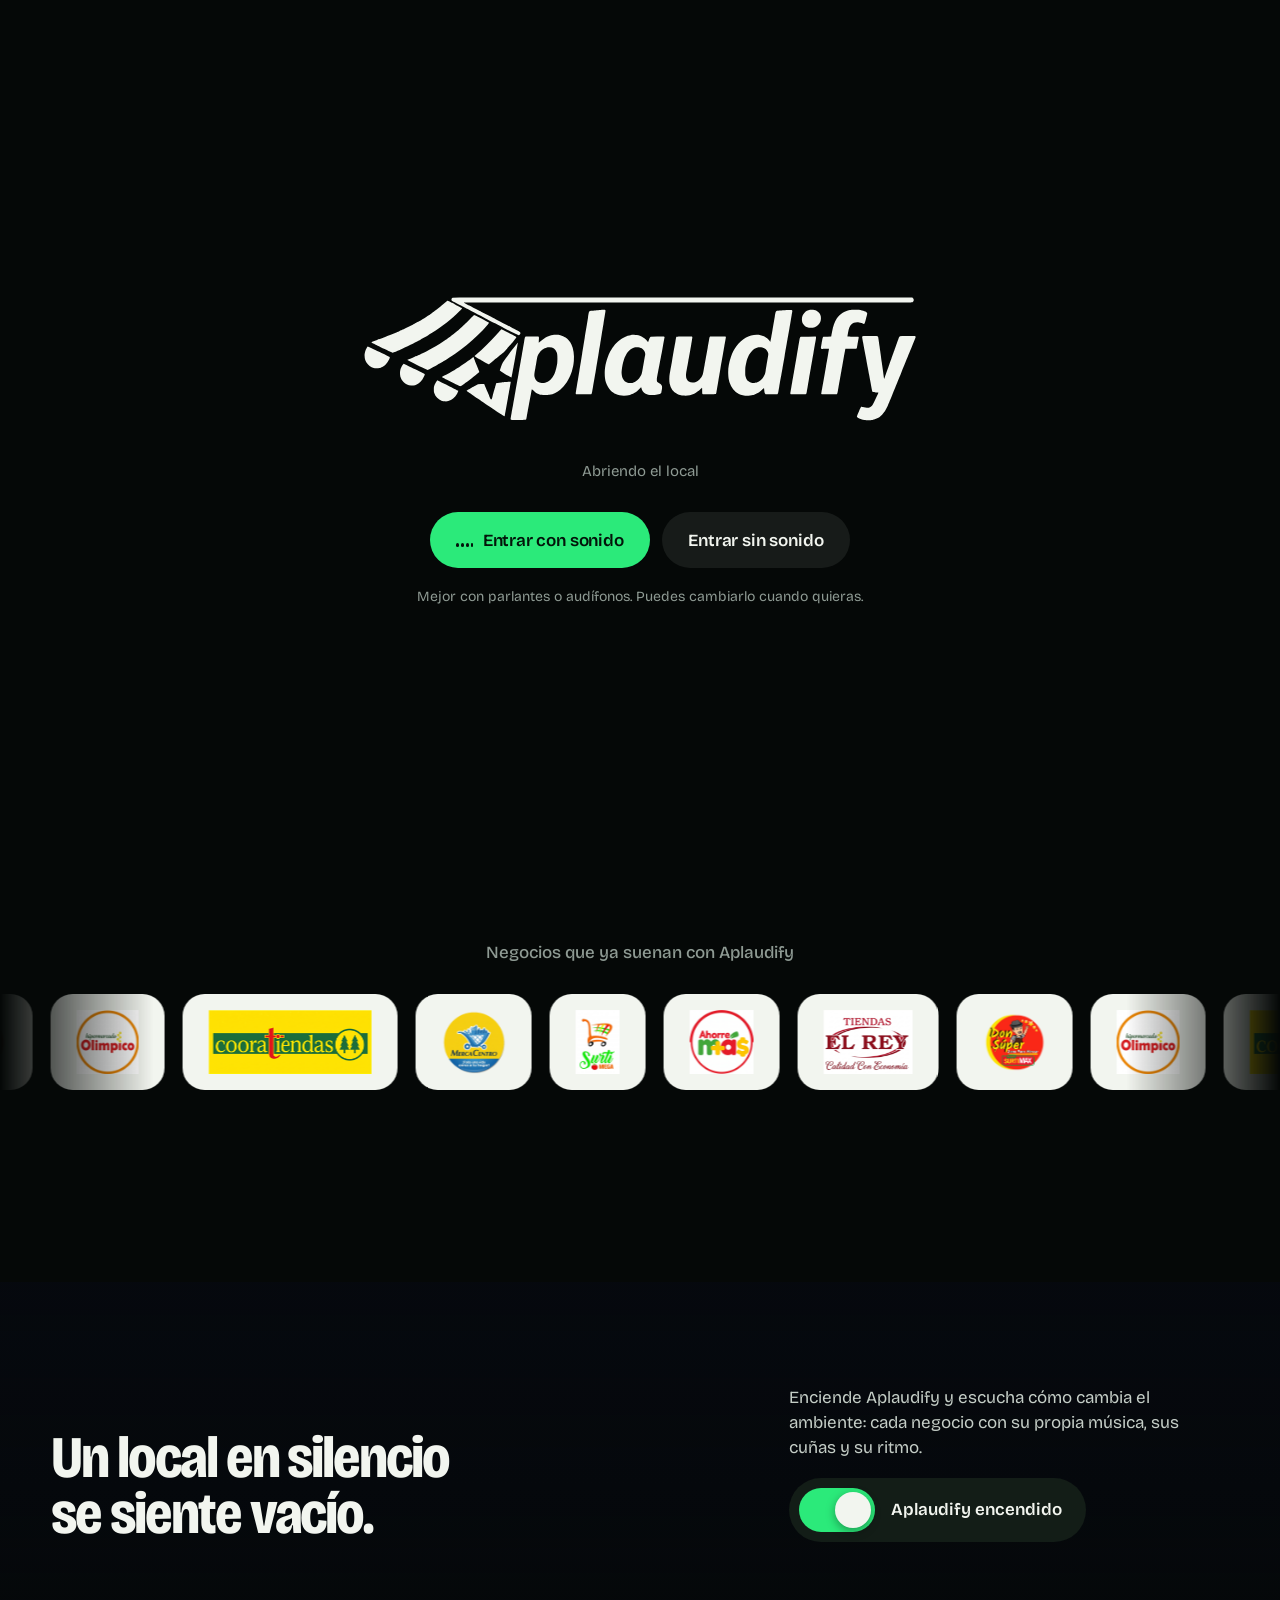
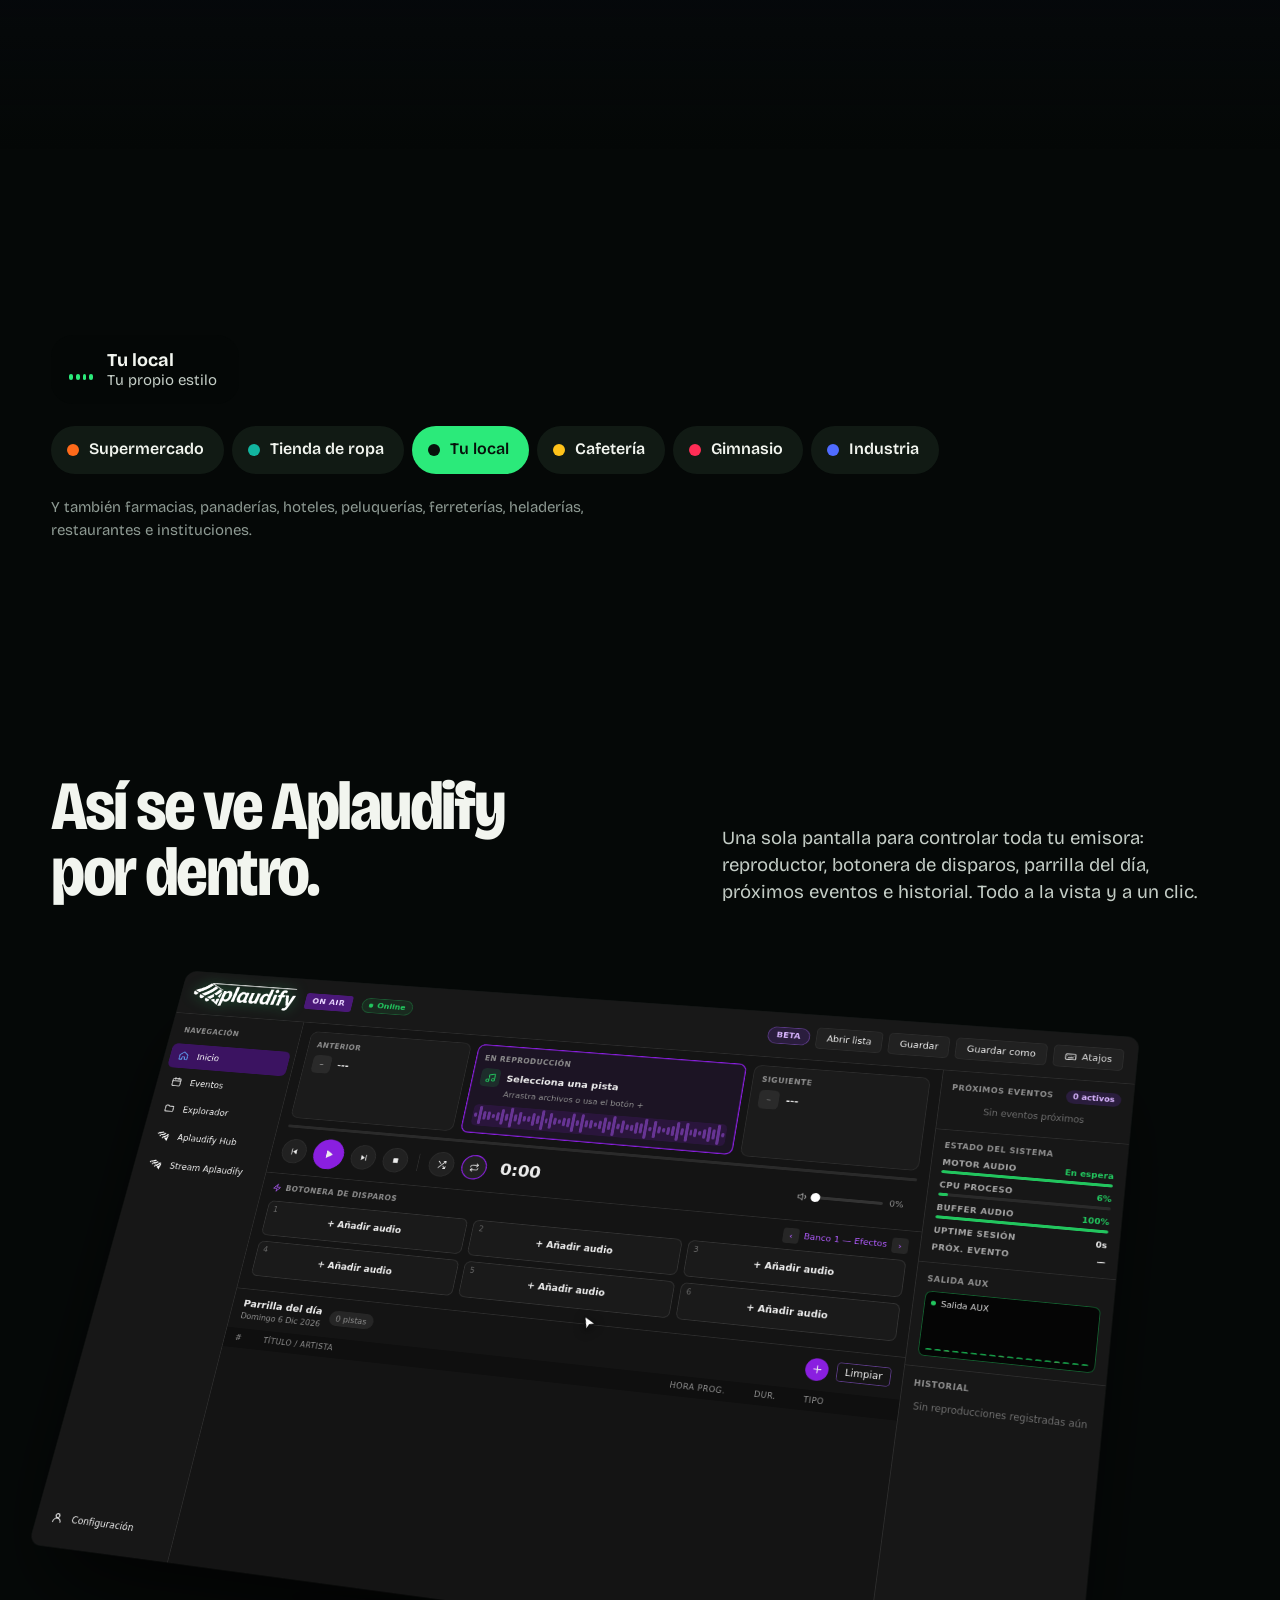
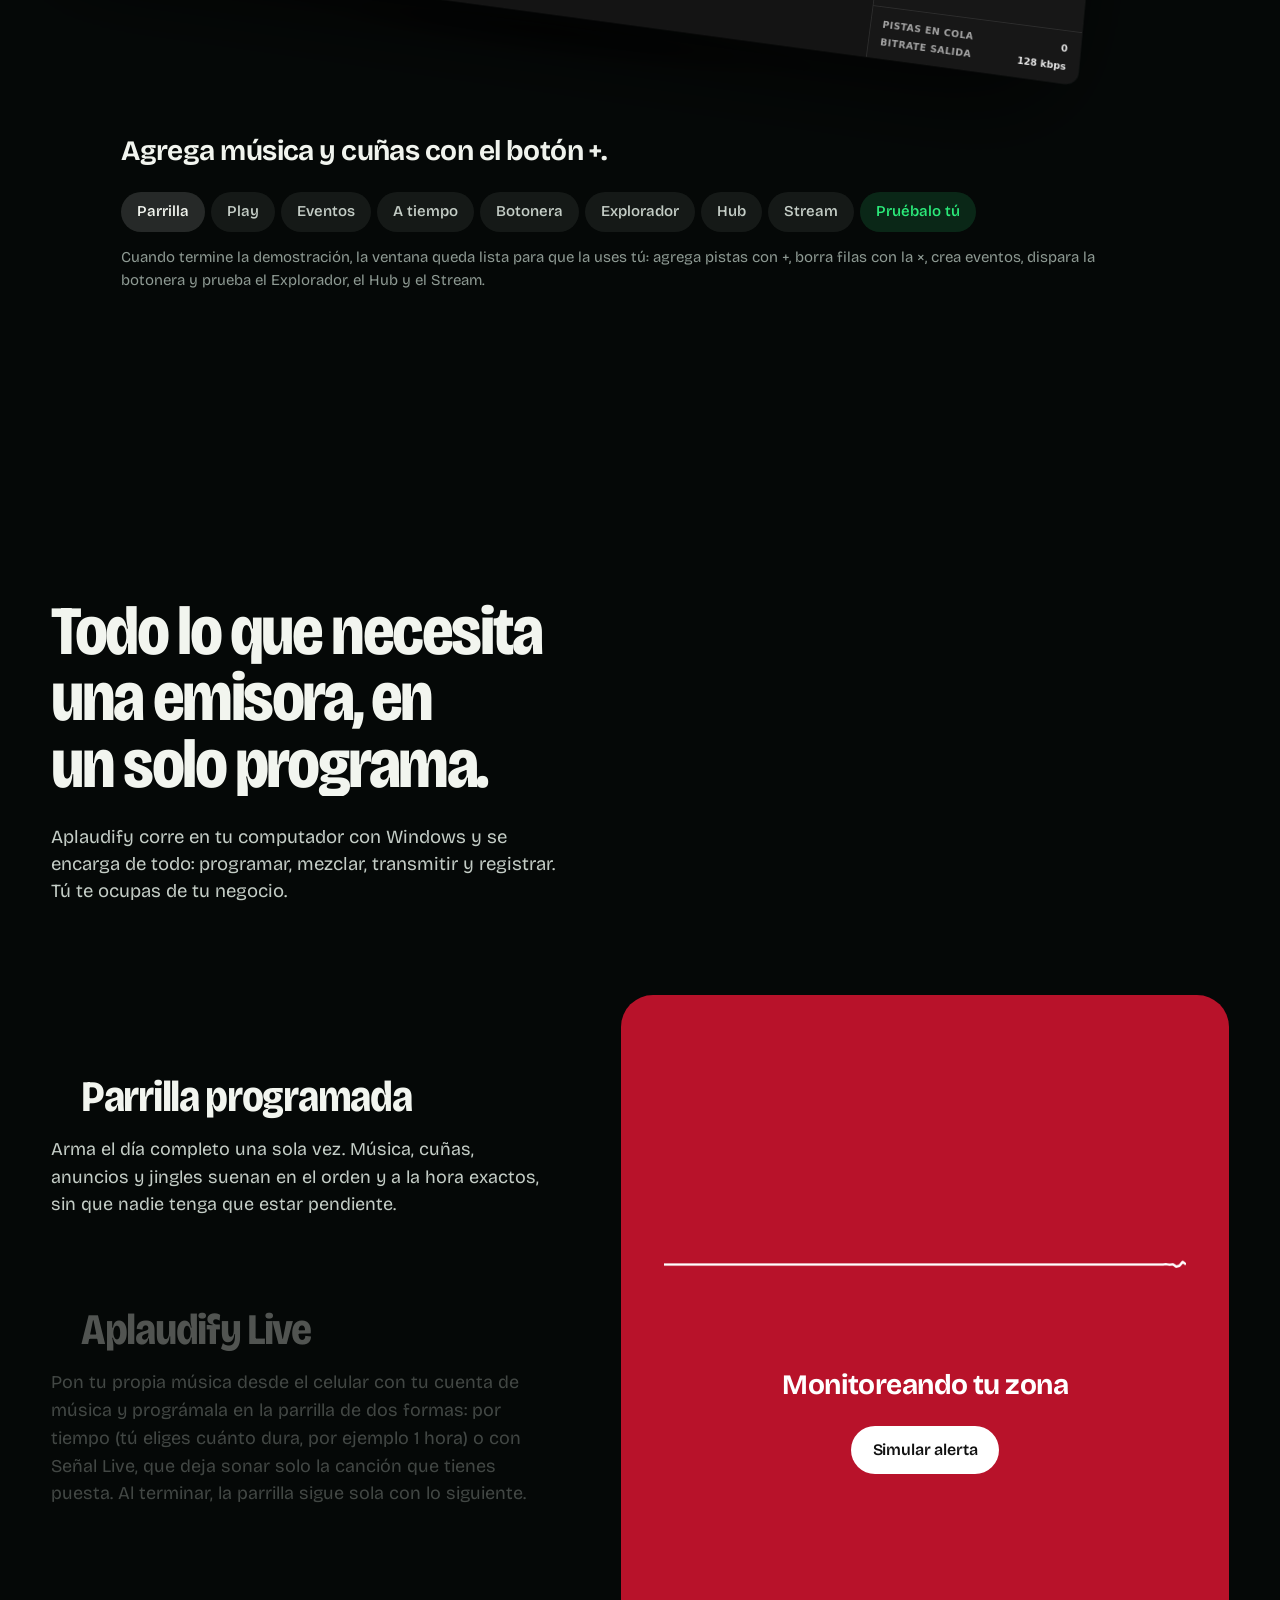
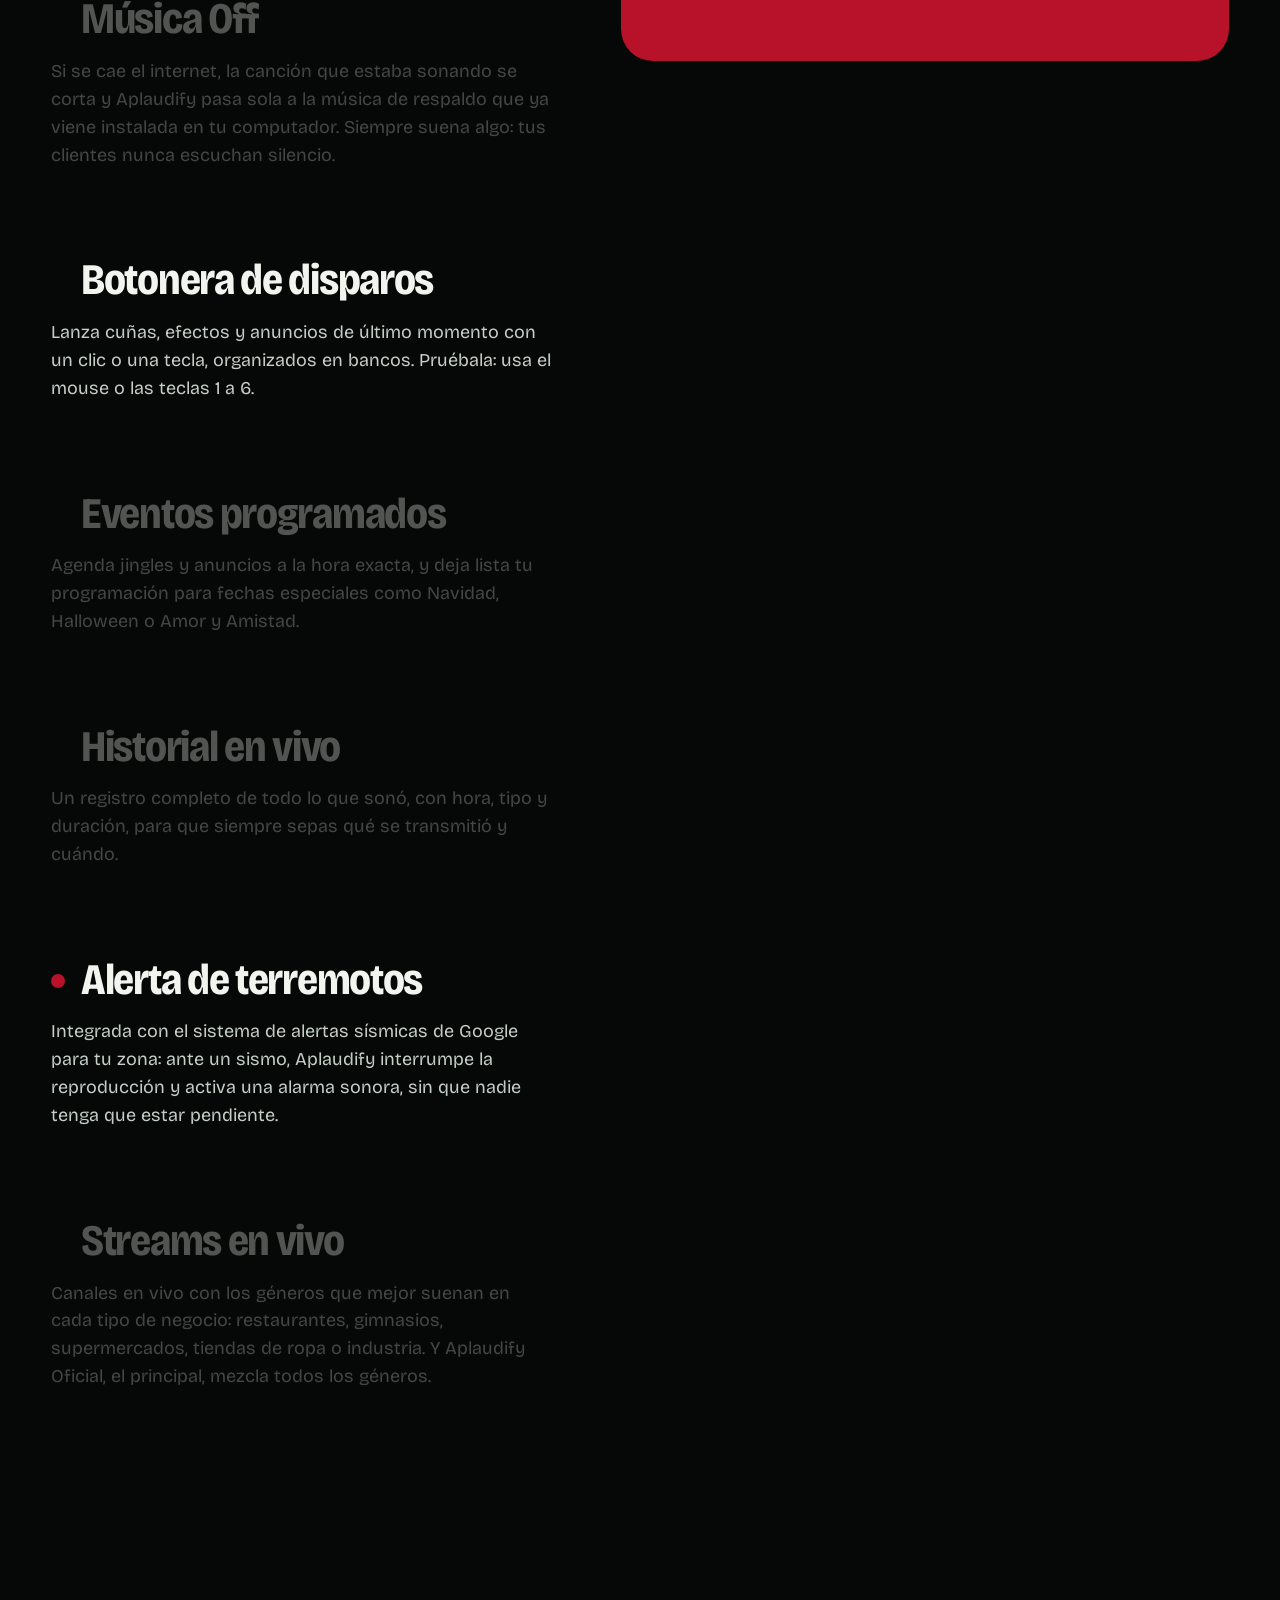
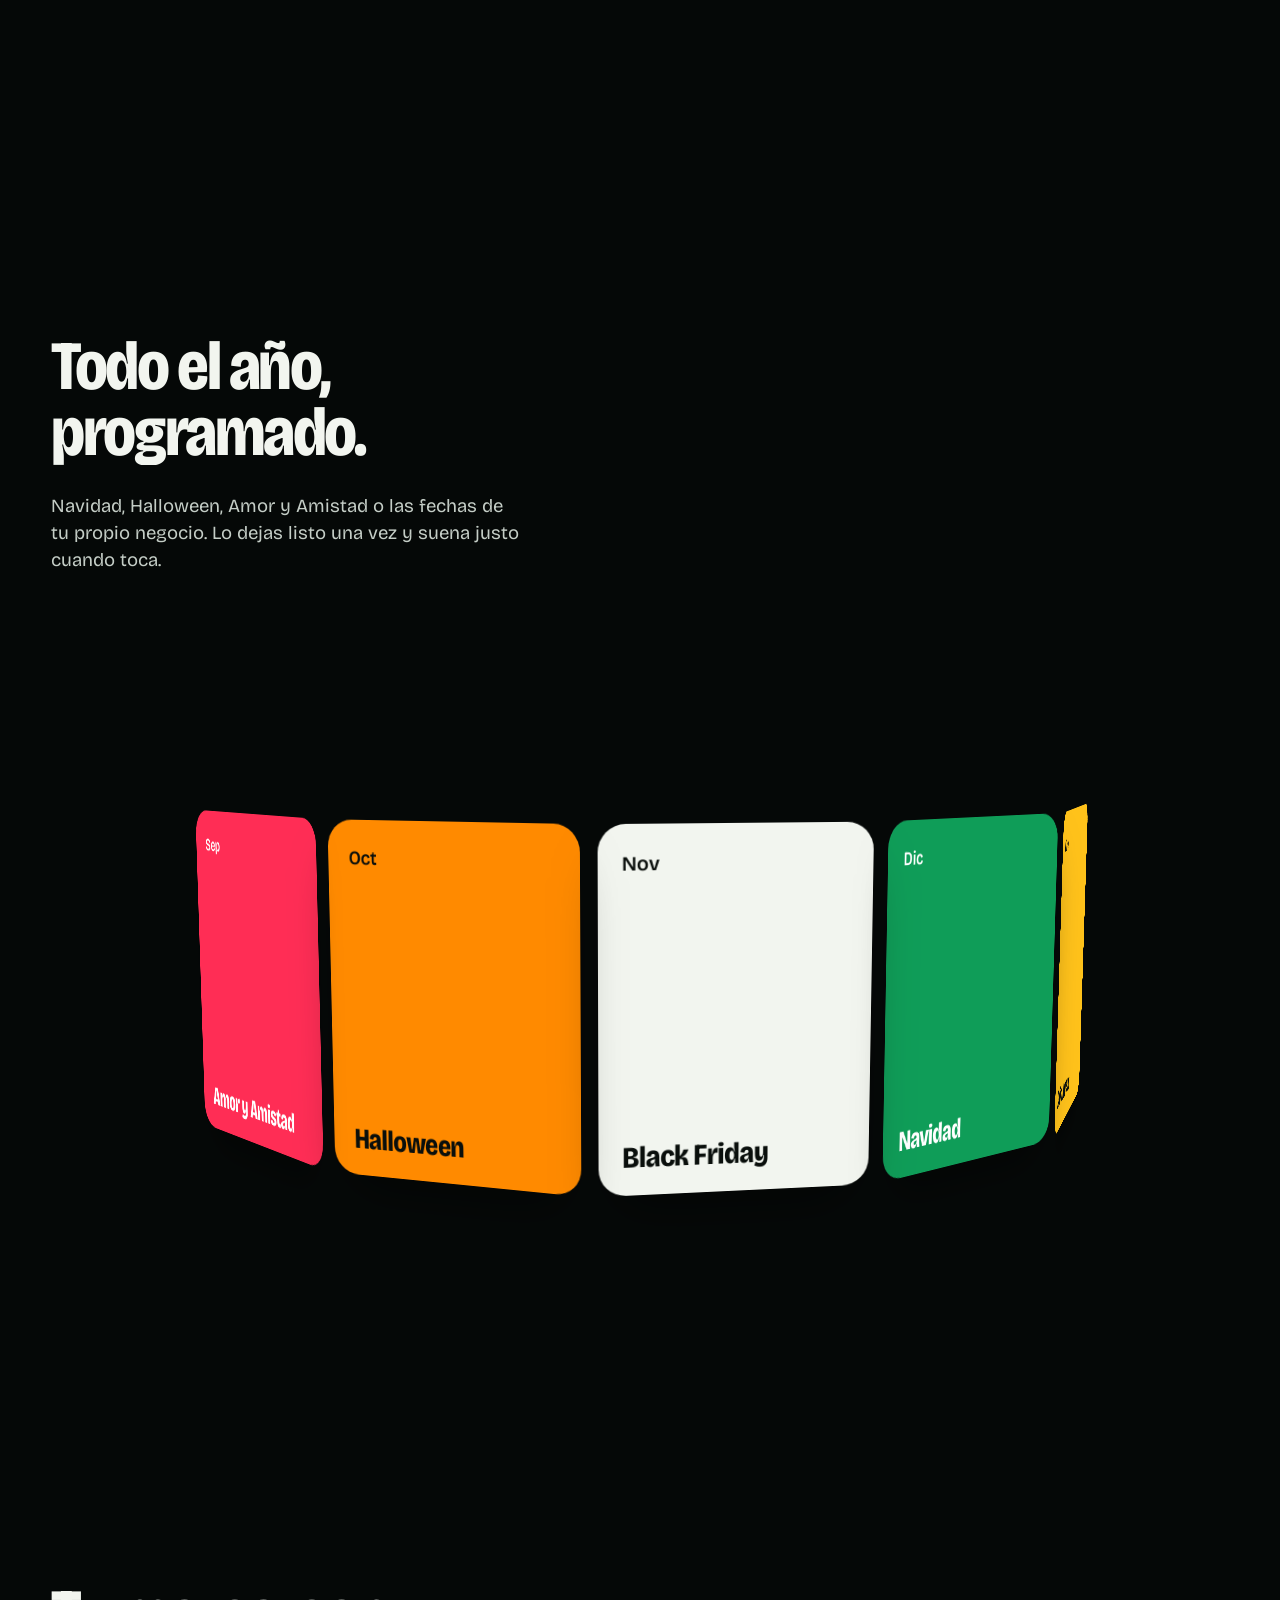
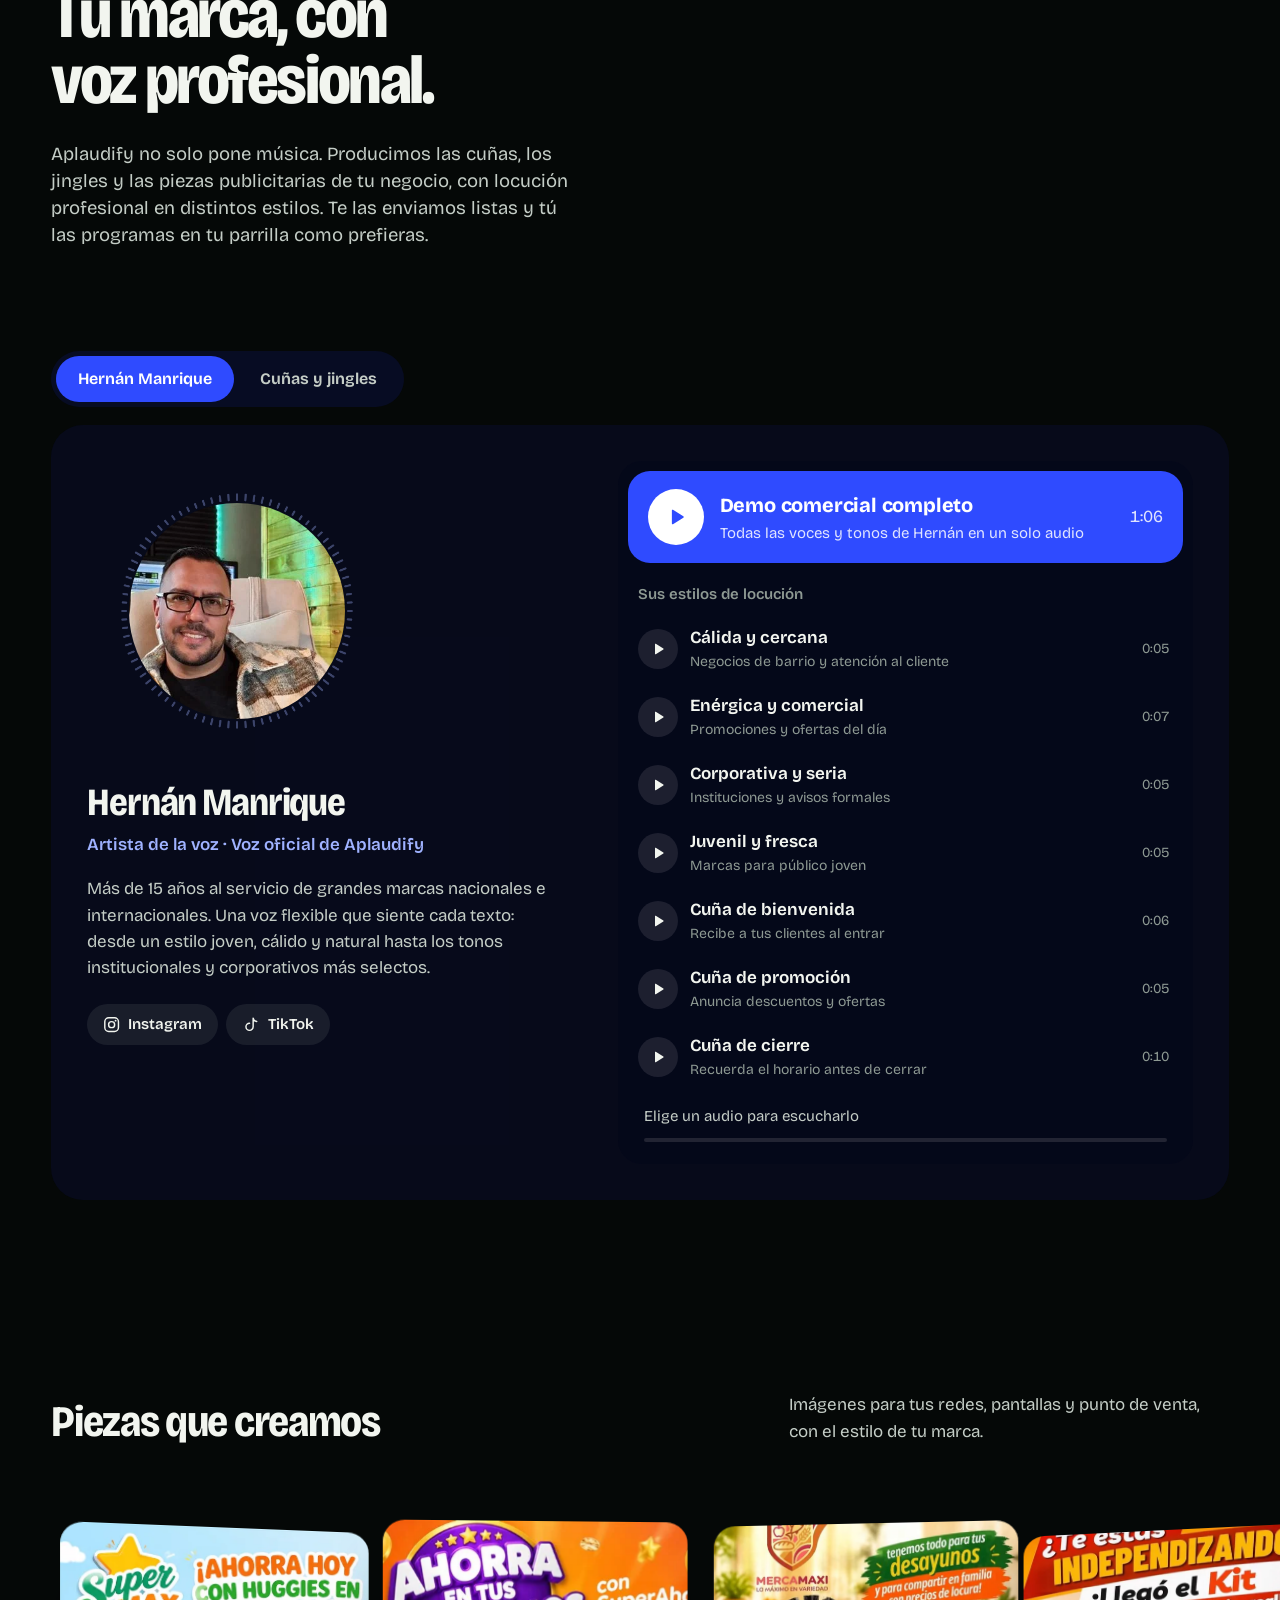
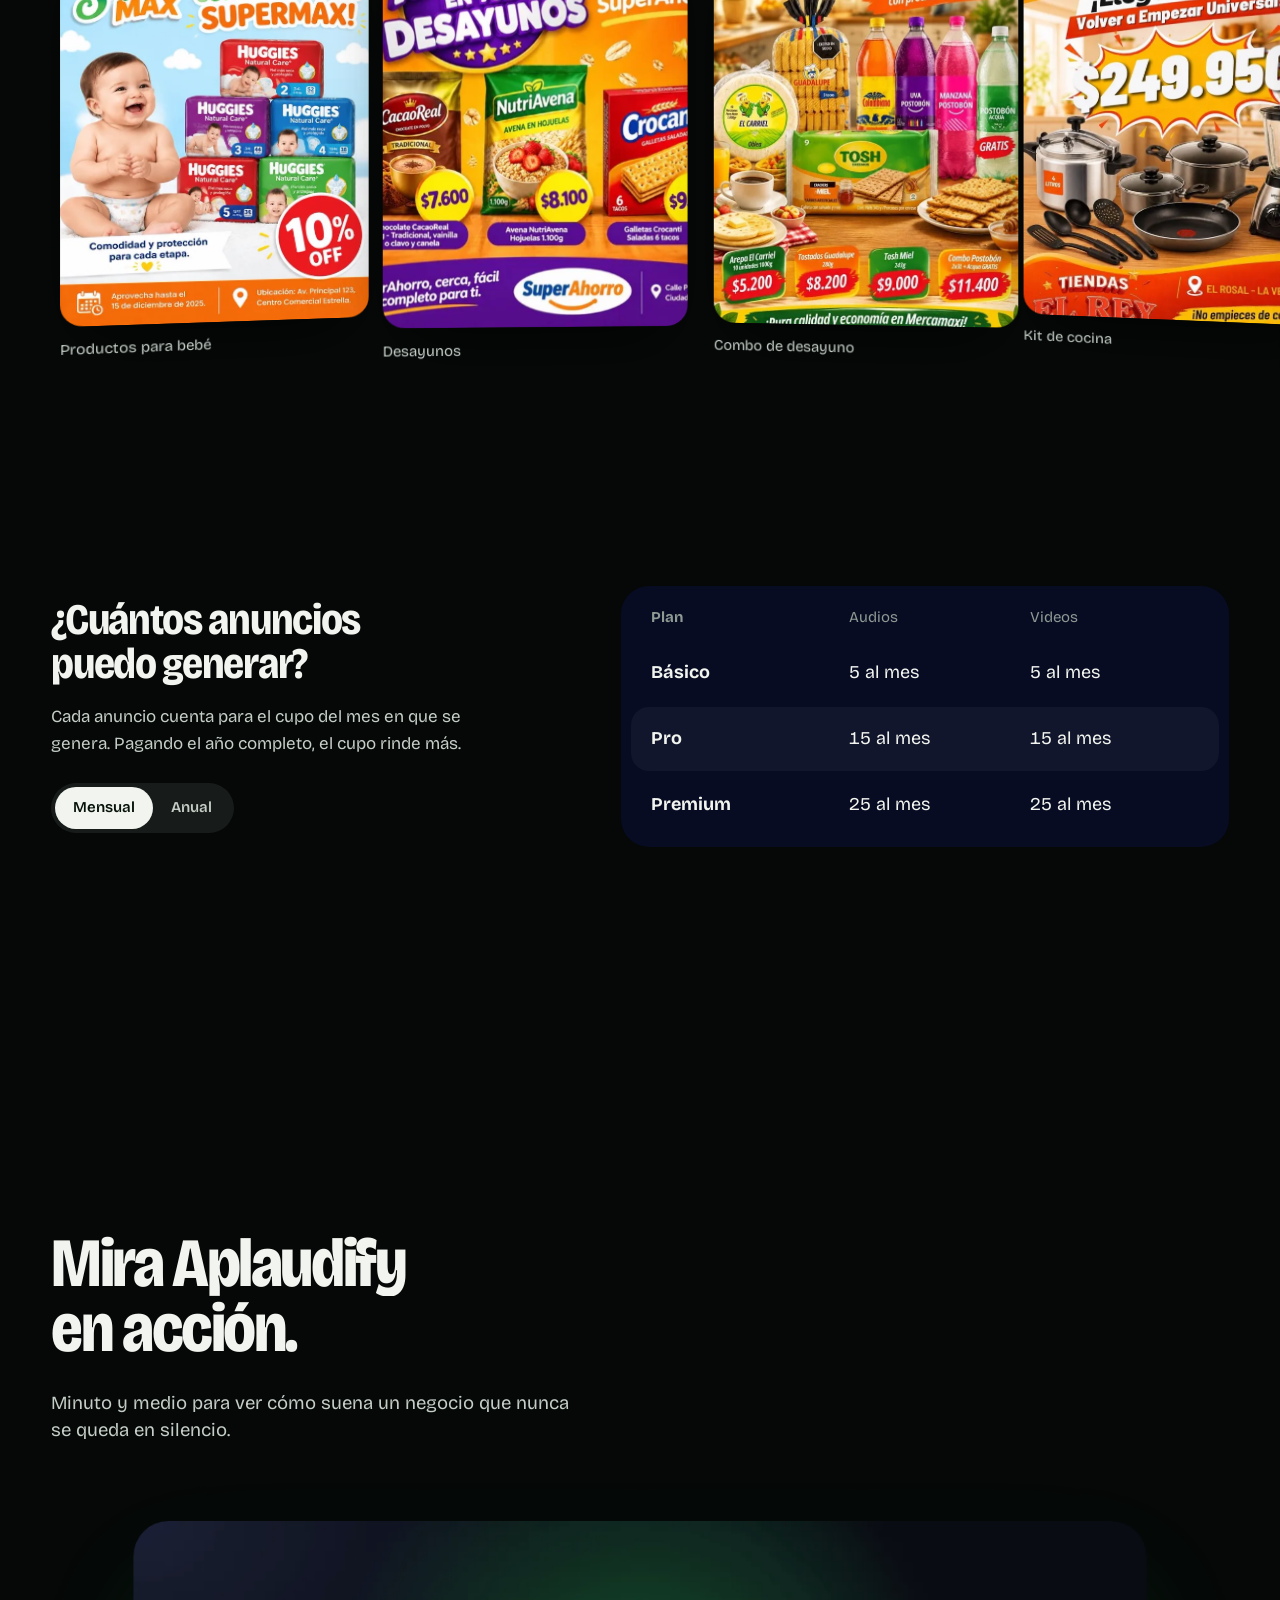
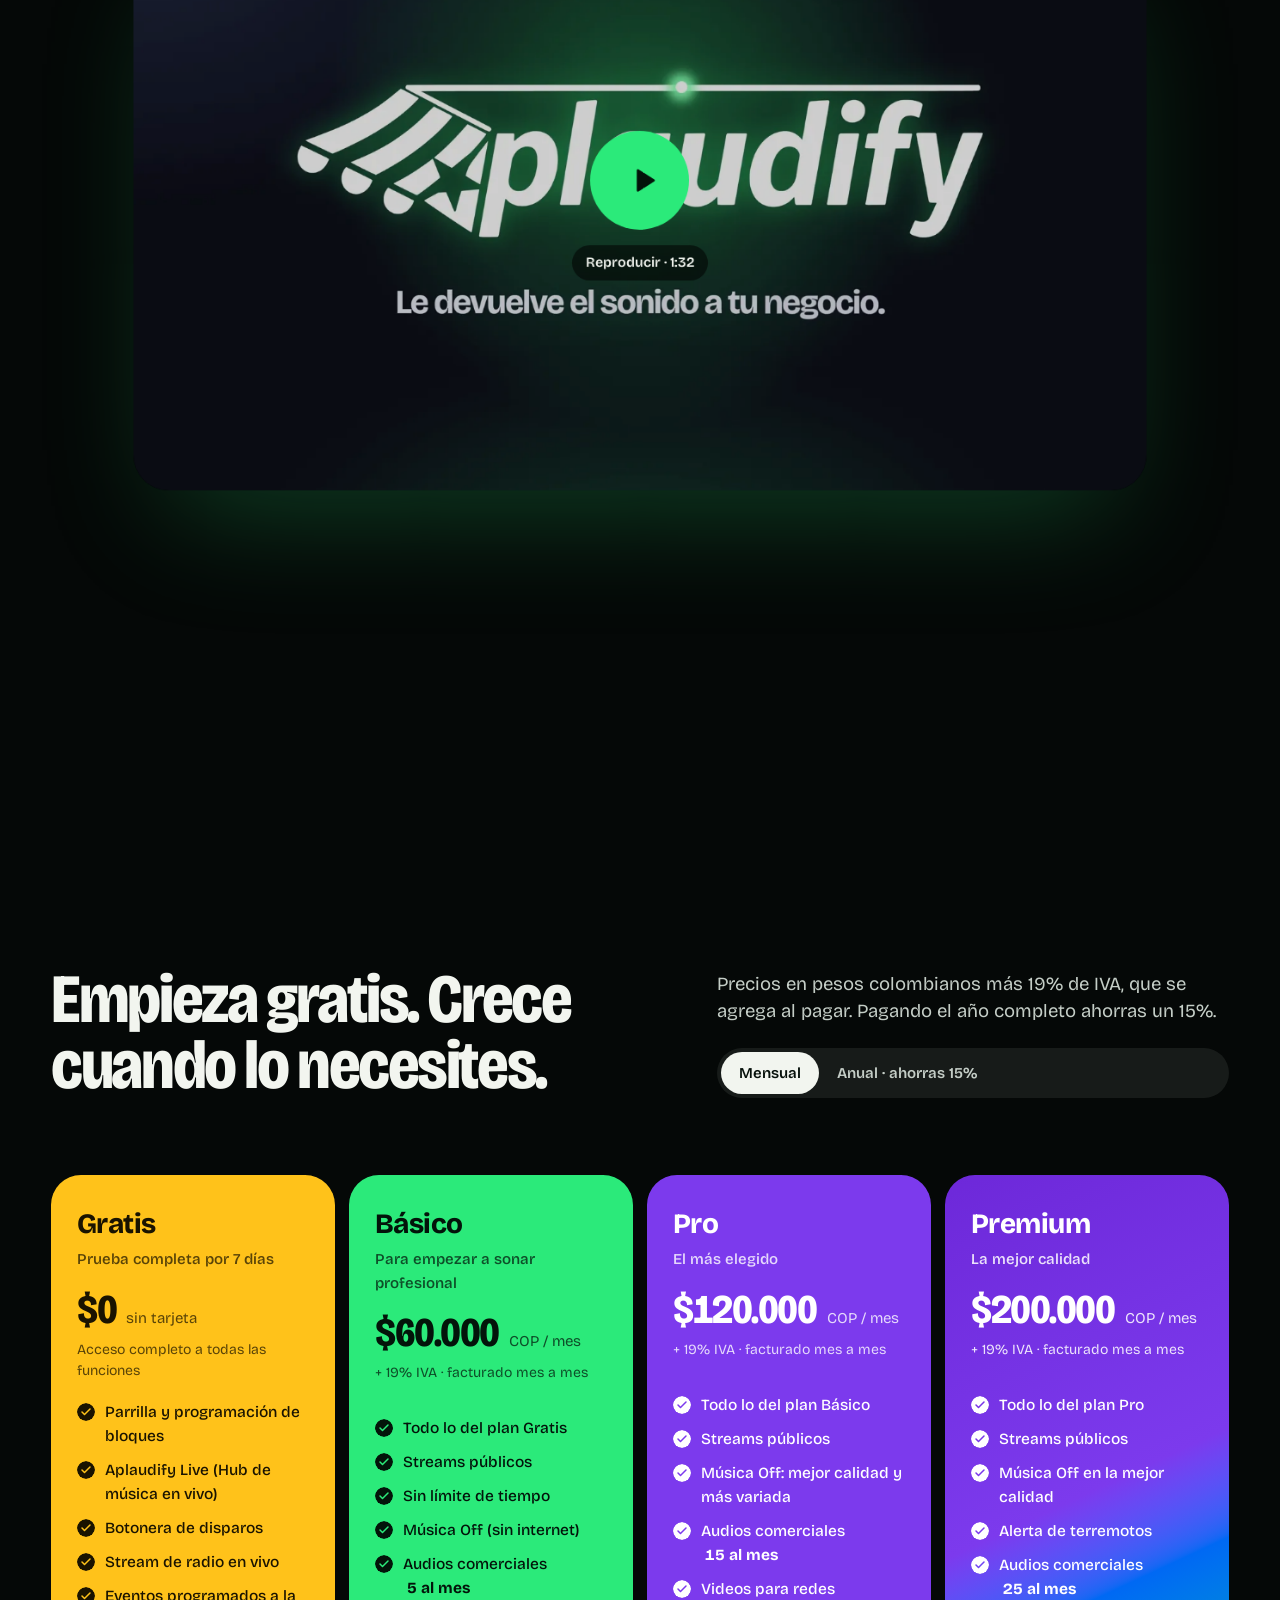
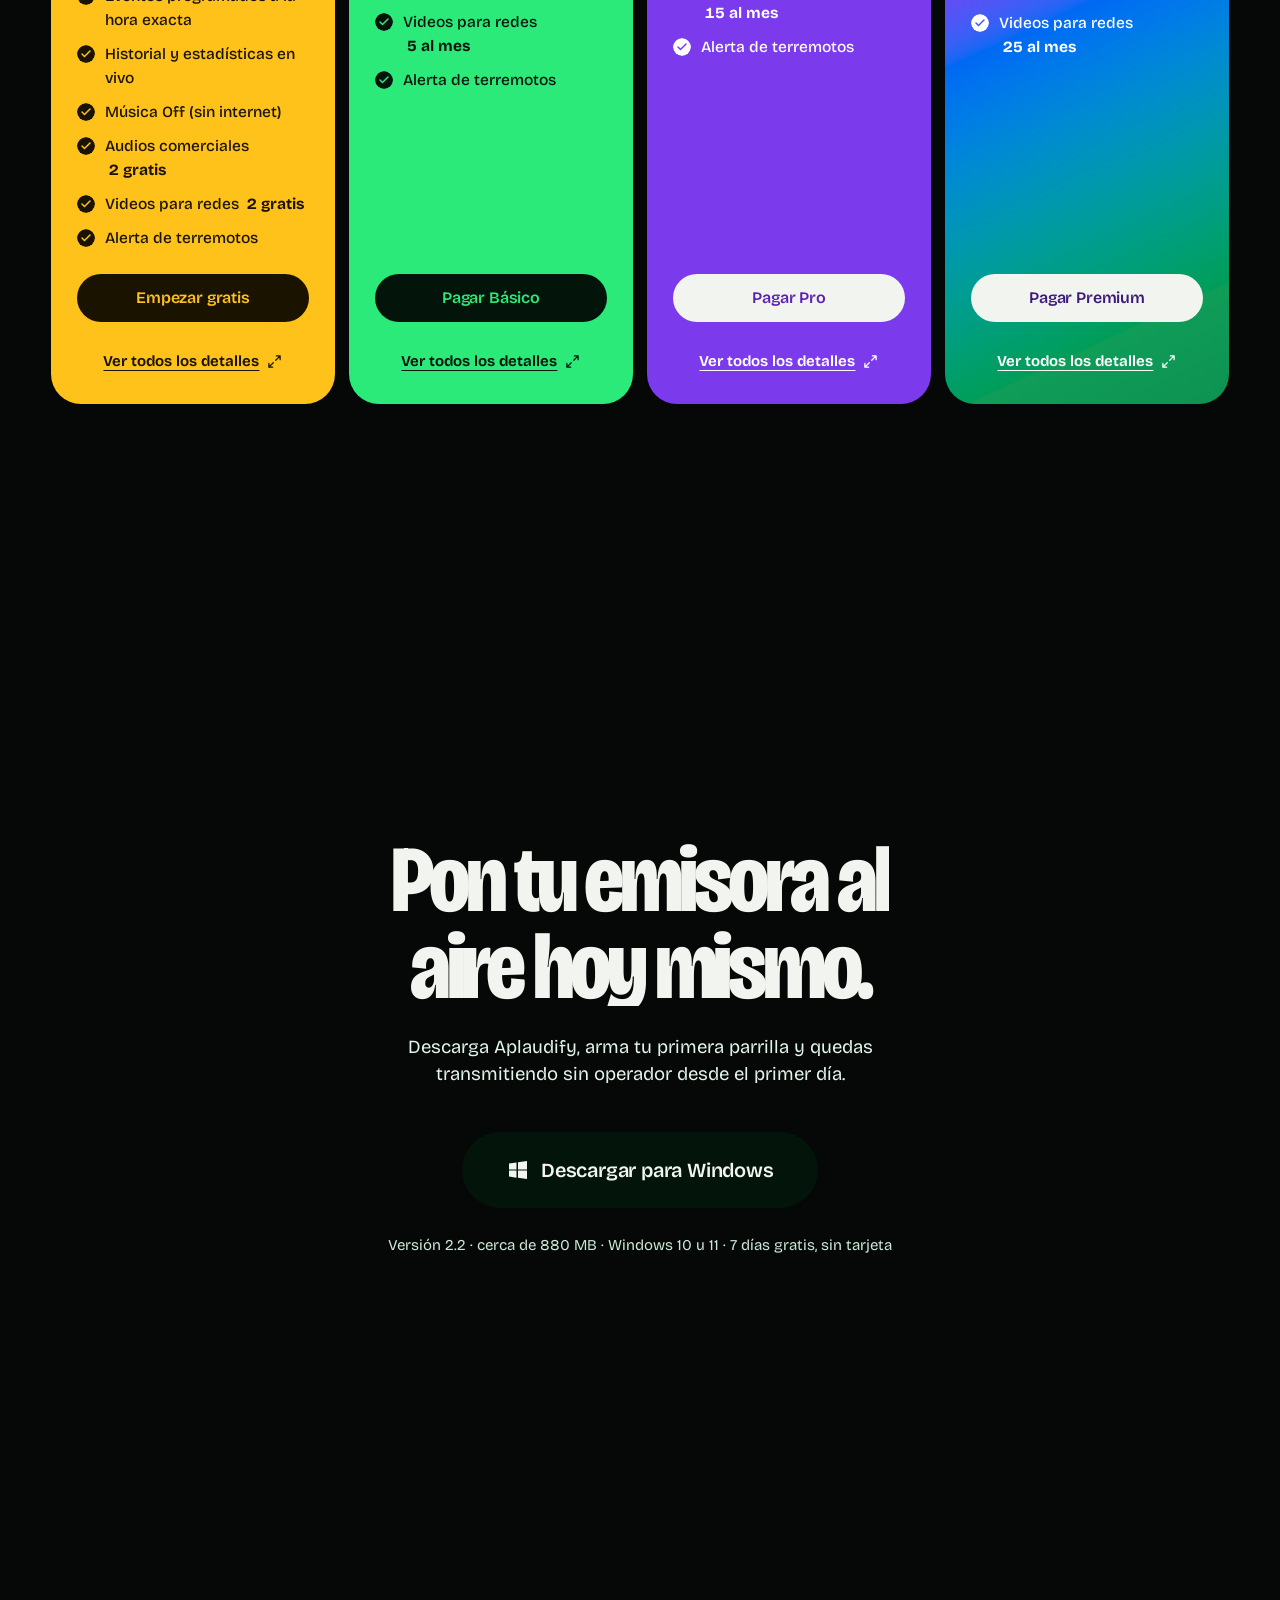
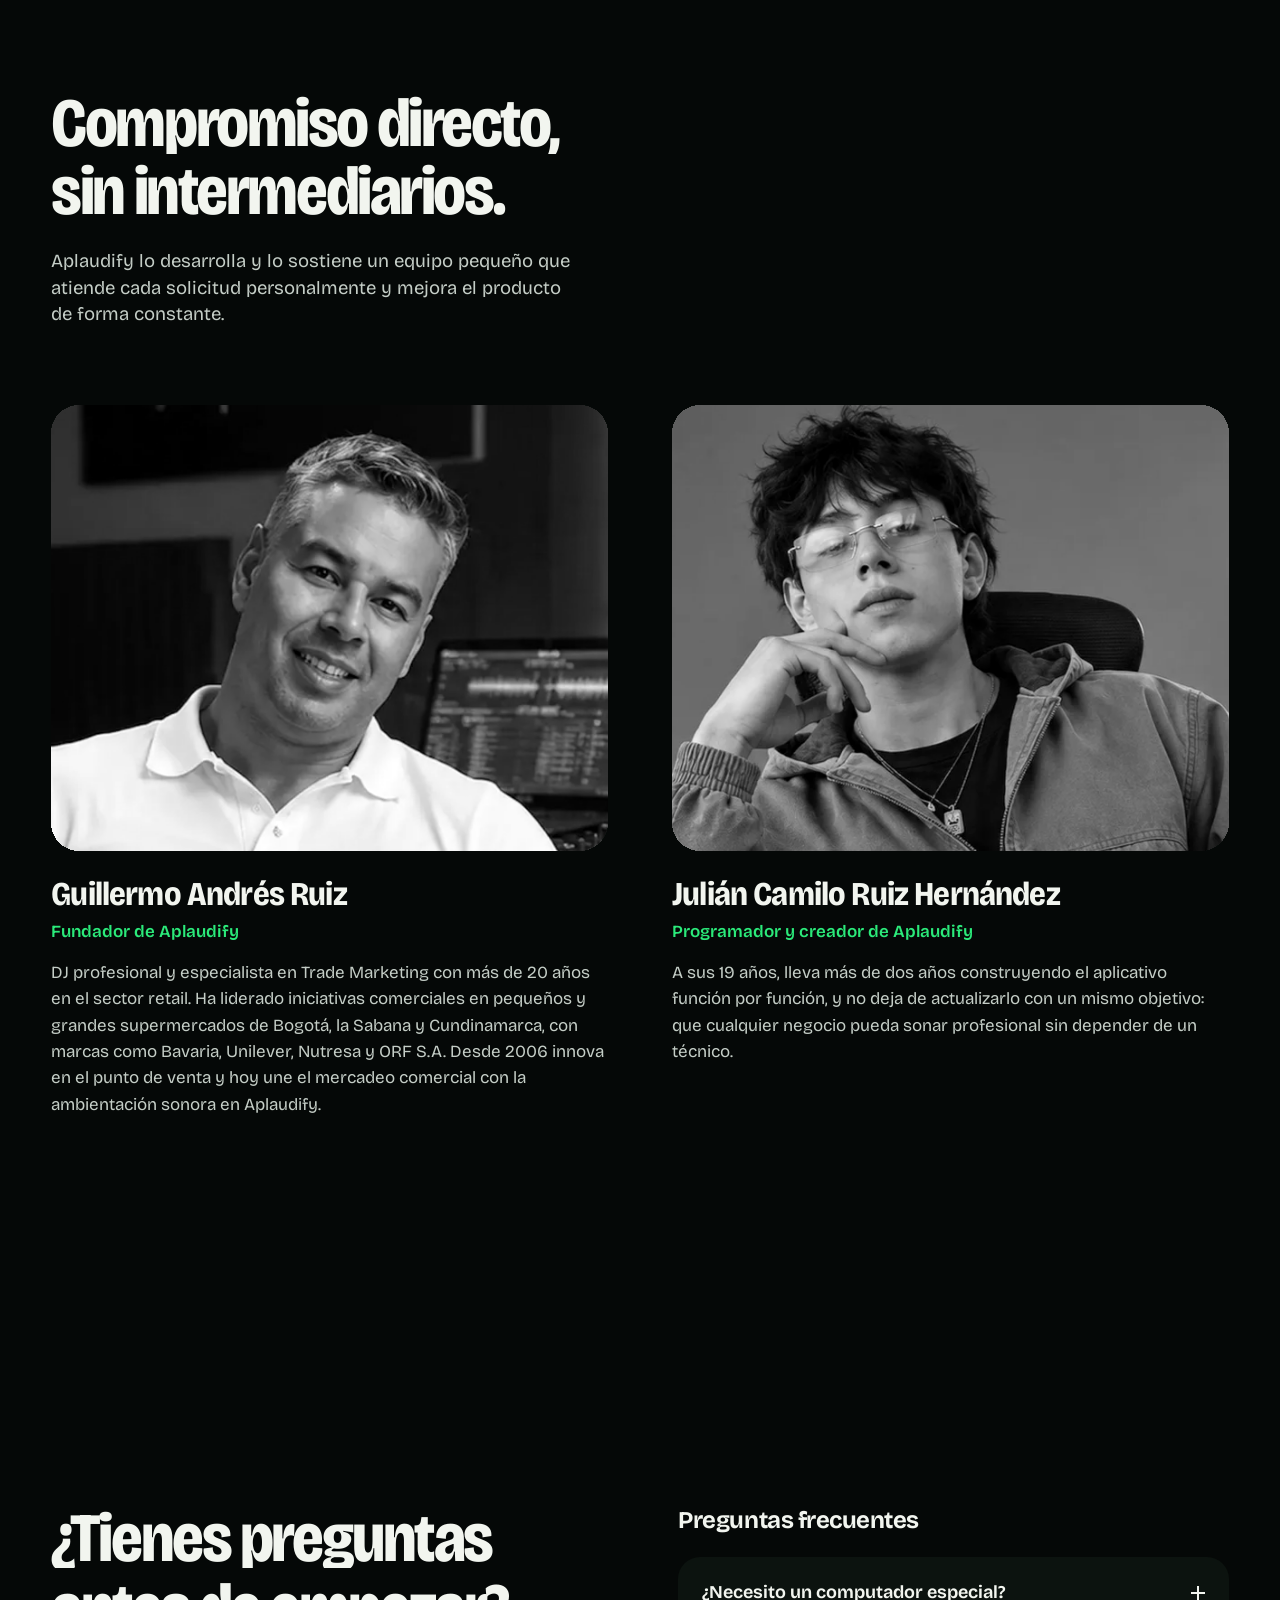
==== index.html @ 0aa70146 "Nueva web de Aplaudify: diseño inmersivo, páginas legales y aviso de cookies - Rediseño completo con" ====
<!doctype html>
<html lang="es-CO">
<head>
  <meta charset="utf-8">
  <meta name="viewport" content="width=device-width, initial-scale=1, viewport-fit=cover">
  <title>Aplaudify · Software de sonorización para negocios</title>
  <meta name="description" content="Aplaudify programa, mezcla y transmite la música, las cuñas y los jingles de tu negocio, sin operador y a la hora exacta. Pruébalo 7 días gratis en Windows 10 y 11.">
  <meta name="theme-color" content="#050807">
  <link rel="canonical" href="https://aplaudify.com/">
  <meta property="og:type" content="website">
  <meta property="og:url" content="https://aplaudify.com/">
  <meta property="og:title" content="Aplaudify · Tu emisora, sonando siempre">
  <meta property="og:description" content="Música, cuñas y jingles de tu negocio, programados una vez y al aire todo el día. 7 días gratis, sin tarjeta.">
  <meta property="og:image" content="https://aplaudify.com/assets/video/poster.webp">
  <meta name="twitter:card" content="summary_large_image">
  <link rel="icon" type="image/png" href="favicon.png">
  <link rel="preload" href="assets/fonts/bricolage-grotesque-var.woff2" as="font" type="font/woff2" crossorigin>
  <link rel="stylesheet" href="assets/css/main.css">
  <script type="importmap">
  {
    "imports": {
      "three": "./assets/vendor/three/three.module.min.js",
      "three/addons/": "./assets/vendor/three/addons/"
    }
  }
  </script>
  <script type="application/ld+json">
  {
    "@context": "https://schema.org",
    "@type": "SoftwareApplication",
    "name": "Aplaudify",
    "operatingSystem": "Windows 10, Windows 11",
    "applicationCategory": "MultimediaApplication",
    "description": "Software de sonorización para negocios: programa música, cuñas, jingles y eventos para que suenen solos, a la hora exacta.",
    "url": "https://aplaudify.com/",
    "offers": [
      { "@type": "Offer", "name": "Gratis", "price": "0", "priceCurrency": "COP" },
      { "@type": "Offer", "name": "Básico", "price": "60000", "priceCurrency": "COP" },
      { "@type": "Offer", "name": "Pro", "price": "120000", "priceCurrency": "COP" },
      { "@type": "Offer", "name": "Premium", "price": "200000", "priceCurrency": "COP" }
    ]
  }
  </script>
</head>
<body class="is-loading">
  <a class="skip" href="#contenido">Saltar al contenido</a>

  <svg class="sprite" aria-hidden="true" xmlns="http://www.w3.org/2000/svg">
    <defs>
      <symbol id="i-home" viewBox="0 0 24 24"><path d="M3 10.5 12 3l9 7.5V20a1 1 0 0 1-1 1h-5v-6H9v6H4a1 1 0 0 1-1-1z"/></symbol>
      <symbol id="i-calendar" viewBox="0 0 24 24"><rect x="3" y="4.5" width="18" height="17" rx="2.5"/><path d="M16 2.5v4M8 2.5v4M3 10h18"/></symbol>
      <symbol id="i-folder" viewBox="0 0 24 24"><path d="M3 7a2 2 0 0 1 2-2h4l2 2h8a2 2 0 0 1 2 2v8a2 2 0 0 1-2 2H5a2 2 0 0 1-2-2z"/></symbol>
      <symbol id="i-user" viewBox="0 0 24 24"><circle cx="12" cy="8" r="4"/><path d="M4 21a8 8 0 0 1 16 0"/></symbol>
      <symbol id="i-play" viewBox="0 0 24 24"><path d="M7.5 4.8v14.4a.8.8 0 0 0 1.2.7l11.3-7.2a.8.8 0 0 0 0-1.4L8.7 4.1a.8.8 0 0 0-1.2.7z" fill="currentColor" stroke="none"/></symbol>
      <symbol id="i-pause" viewBox="0 0 24 24"><rect x="6" y="4" width="4" height="16" rx="1" fill="currentColor" stroke="none"/><rect x="14" y="4" width="4" height="16" rx="1" fill="currentColor" stroke="none"/></symbol>
      <symbol id="i-prev" viewBox="0 0 24 24"><path d="M18 19 9 12l9-7z" fill="currentColor" stroke="none"/><path d="M6 5v14"/></symbol>
      <symbol id="i-next" viewBox="0 0 24 24"><path d="m6 5 9 7-9 7z" fill="currentColor" stroke="none"/><path d="M18 5v14"/></symbol>
      <symbol id="i-stop" viewBox="0 0 24 24"><rect x="6" y="6" width="12" height="12" rx="1.5" fill="currentColor" stroke="none"/></symbol>
      <symbol id="i-shuffle" viewBox="0 0 24 24"><path d="M16 3h5v5M4 20 21 3M21 16v5h-5M15 15l6 6M4 4l5 5"/></symbol>
      <symbol id="i-repeat" viewBox="0 0 24 24"><path d="m17 2 4 4-4 4"/><path d="M3 11v-1a4 4 0 0 1 4-4h14"/><path d="m7 22-4-4 4-4"/><path d="M21 13v1a4 4 0 0 1-4 4H3"/></symbol>
      <symbol id="i-volume" viewBox="0 0 24 24"><path d="M11 5 6 9H2v6h4l5 4z"/><path d="M15.5 8.5a5 5 0 0 1 0 7"/></symbol>
      <symbol id="i-plus" viewBox="0 0 24 24"><path d="M12 5v14M5 12h14"/></symbol>
      <symbol id="i-zap" viewBox="0 0 24 24"><path d="M13 2 3 14h9l-1 8 10-12h-9z"/></symbol>
      <symbol id="i-music" viewBox="0 0 24 24"><path d="M9 18V5l12-2v13"/><circle cx="6" cy="18" r="3"/><circle cx="18" cy="16" r="3"/></symbol>
      <symbol id="i-wifi" viewBox="0 0 24 24"><path d="M2 8.8a15 15 0 0 1 20 0M5 12.6a10 10 0 0 1 14 0M8.5 16.4a5 5 0 0 1 7 0"/><path d="M12 20h.01" stroke-width="3"/></symbol>
      <symbol id="i-wifi-off" viewBox="0 0 24 24"><path d="m2 2 20 20M8.5 16.4a5 5 0 0 1 7 0M5 12.6a10 10 0 0 1 5.2-2.7M16.7 10.6a10 10 0 0 1 2.3 2M2 8.8a15 15 0 0 1 4.2-2.6M10.7 5.1A15 15 0 0 1 22 8.8"/><path d="M12 20h.01" stroke-width="3"/></symbol>
      <symbol id="i-mic" viewBox="0 0 24 24"><rect x="9" y="2" width="6" height="12" rx="3"/><path d="M5 10a7 7 0 0 0 14 0M12 17v5"/></symbol>
      <symbol id="i-download" viewBox="0 0 24 24"><path d="M12 3v12M7 10l5 5 5-5M5 21h14"/></symbol>
      <symbol id="i-arrow" viewBox="0 0 24 24"><path d="M5 12h14M13 6l6 6-6 6"/></symbol>
      <symbol id="i-check" viewBox="0 0 24 24"><path d="M20 6 9 17l-5-5"/></symbol>
      <symbol id="i-clock" viewBox="0 0 24 24"><circle cx="12" cy="12" r="9"/><path d="M12 7v5l3 2"/></symbol>
      <symbol id="i-radio" viewBox="0 0 24 24"><circle cx="12" cy="12" r="2"/><path d="M16.2 7.8a6 6 0 0 1 0 8.4M7.8 16.2a6 6 0 0 1 0-8.4M19.1 4.9a10 10 0 0 1 0 14.2M4.9 19.1a10 10 0 0 1 0-14.2"/></symbol>
      <symbol id="i-pulse" viewBox="0 0 24 24"><path d="M22 12h-4l-3 9L9 3l-3 9H2"/></symbol>
      <symbol id="i-chat" viewBox="0 0 24 24"><path d="M7.9 20A9 9 0 1 0 4 16.1L2 22z"/></symbol>
      <symbol id="i-mail" viewBox="0 0 24 24"><rect x="2" y="4" width="20" height="16" rx="2.5"/><path d="m22 7-10 6L2 7"/></symbol>
      <symbol id="i-instagram" viewBox="0 0 24 24"><rect x="2.5" y="2.5" width="19" height="19" rx="5.5"/><circle cx="12" cy="12" r="4.2"/><path d="M17.5 6.5h.01" stroke-width="2.6"/></symbol>
      <symbol id="i-tiktok" viewBox="0 0 24 24"><path d="M15.5 3c.4 2.6 2.2 4.4 5 4.6M15.5 3v12a5 5 0 1 1-5-5"/></symbol>
      <symbol id="i-star" viewBox="0 0 24 24"><path d="m12 2.8 2.7 5.6 6.1.8-4.5 4.2 1.1 6.1L12 16.6l-5.4 2.9 1.1-6.1-4.5-4.2 6.1-.8z"/></symbol>
      <symbol id="i-windows" viewBox="0 0 24 24"><path d="M3 5.6 10.5 4.5v7.1H3zM12 4.3 21 3v8.6h-9zM3 12.6h7.5v7.2L3 18.6zM12 12.6h9V21l-9-1.3z" fill="currentColor" stroke="none"/></symbol>
      <symbol id="i-keyboard" viewBox="0 0 24 24"><rect x="2" y="6" width="20" height="12" rx="2"/><path d="M6 10h.01M10 10h.01M14 10h.01M18 10h.01M7 14h10"/></symbol>
      <symbol id="i-chev-l" viewBox="0 0 24 24"><path d="m15 18-6-6 6-6"/></symbol>
      <symbol id="i-chev-r" viewBox="0 0 24 24"><path d="m9 18 6-6-6-6"/></symbol>
      <symbol id="i-lock" viewBox="0 0 24 24"><rect x="4" y="11" width="16" height="10" rx="2"/><path d="M8 11V7a4 4 0 0 1 8 0v4"/></symbol>
      <symbol id="i-headphones" viewBox="0 0 24 24"><path d="M3 18v-6a9 9 0 0 1 18 0v6"/><path d="M21 19a2 2 0 0 1-2 2h-1v-6h3zM3 19a2 2 0 0 0 2 2h1v-6H3z"/></symbol>
      <symbol id="i-expand" viewBox="0 0 24 24"><path d="M15 3h6v6M9 21H3v-6M21 3l-7 7M3 21l7-7"/></symbol>
      <symbol id="i-awning" viewBox="0 0 24 24"><path d="M3 9h18l-1.5-5h-15z"/><path d="M3 9a2.25 2.25 0 0 0 4.5 0 2.25 2.25 0 0 0 4.5 0 2.25 2.25 0 0 0 4.5 0 2.25 2.25 0 0 0 4.5 0"/><path d="M5 12v8h14v-8M10 20v-5h4v5"/></symbol>
    </defs>
  </svg>

  <!-- Intro: el local abre -->
  <div class="intro" id="intro">
    <div class="intro__center">
      <div class="intro__logo" id="introLogo" role="img" aria-label="Aplaudify"></div>
      <p class="intro__status" id="introStatus" aria-live="polite">Preparando el escenario</p>
      <div class="intro__actions" id="introActions">
        <button class="btn btn--primary btn--lg" type="button" data-enter="sound">
          <span class="eq eq--dark eq--live" aria-hidden="true"><i></i><i></i><i></i><i></i></span>
          Entrar con sonido
        </button>
        <button class="btn btn--quiet btn--lg" type="button" data-enter="mute">Entrar sin sonido</button>
      </div>
      <p class="intro__hint" id="introHint">Mejor con parlantes o audífonos. Puedes cambiarlo cuando quieras.</p>
    </div>
    <div class="intro__awning" id="introAwning" aria-hidden="true"></div>
  </div>

  <canvas class="stage" id="stage" aria-hidden="true"></canvas>
  <div class="spot" id="spot" aria-hidden="true"></div>

  <div class="cursor" id="cursor" aria-hidden="true">
    <span class="cursor__dot"></span>
    <span class="cursor__ring"><span class="cursor__label" id="cursorLabel"></span></span>
  </div>

  <header class="nav" id="nav">
    <a class="nav__brand" href="#inicio" aria-label="Aplaudify, ir al inicio">
      <img src="assets/img/logo/aplaudify-logo-blanco.svg" alt="Aplaudify" width="136" height="32">
    </a>
    <nav class="nav__links" aria-label="Principal">
      <a href="#producto">Producto</a>
      <a href="#funciones">Funciones</a>
      <a href="#publicidad">Publicidad</a>
      <a href="#planes">Planes</a>
      <a href="#contacto">Contacto</a>
    </nav>
    <div class="nav__actions">
      <button class="sound" id="soundToggle" type="button" aria-pressed="false" aria-label="Activar sonido">
        <span class="eq" aria-hidden="true"><i></i><i></i><i></i><i></i></span>
        <span class="sound__txt" id="soundTxt">Sonido</span>
      </button>
      <a class="btn btn--primary btn--sm nav__cta" href="#descargar" data-magnetic>Descargar gratis</a>
      <button class="nav__burger" id="burger" type="button" aria-expanded="false" aria-controls="menu">
        <span></span><span></span><span class="sr-only">Abrir menú</span>
      </button>
    </div>
  </header>

  <div class="menu" id="menu" hidden>
    <nav aria-label="Menú móvil">
      <a href="#producto">Producto</a>
      <a href="#funciones">Funciones</a>
      <a href="#locales">Tu local</a>
      <a href="#publicidad">Publicidad</a>
      <a href="#video">Video</a>
      <a href="#planes">Planes</a>
      <a href="#equipo">Equipo</a>
      <a href="#contacto">Contacto</a>
    </nav>
    <a class="btn btn--primary btn--lg" href="#descargar">Descargar gratis</a>
  </div>

  <main id="contenido">

    <!-- HERO -->
    <section class="hero" id="inicio" data-shot="hero" data-world="#050807">
      <div class="hero__copy">
        <h1 class="hero__title"><span class="line"><span class="line__in">Tu emisora,</span></span> <span class="line"><span class="line__in">sonando siempre.</span></span></h1>
        <p class="hero__lead">Aplaudify programa, mezcla y transmite la música, las cuñas y los jingles de tu negocio. Sin operador, sin silencios y a la hora exacta.</p>
        <div class="hero__ctas">
          <a class="btn btn--primary btn--lg" href="#descargar" data-magnetic>
            <svg class="ic"><use href="#i-download"/></svg>Descargar gratis
          </a>
          <a class="btn btn--quiet btn--lg" href="#producto">Ver cómo funciona<svg class="ic"><use href="#i-arrow"/></svg></a>
        </div>
        <p class="hero__meta"><svg class="ic"><use href="#i-windows"/></svg>Windows 10 y 11 · 7 días gratis, sin tarjeta</p>
      </div>
      <div class="hero__stage" id="heroStage" data-cursor="Dale play"></div>
      <p class="hero__tip" id="heroTip">Haz clic sobre el logo y hazlo sonar</p>
    </section>

    <!-- CLIENTES -->
    <section class="clients" aria-labelledby="clientsTitle" data-shot="hero2">
      <h2 class="clients__title" id="clientsTitle">Negocios que ya suenan con Aplaudify</h2>
      <div class="marquee" id="marquee">
        <div class="marquee__track">
          <img src="assets/img/clientes/don-super.png" alt="Don Súper" loading="lazy" width="120" height="120">
          <img src="assets/img/clientes/hipermercado-olimpico.png" alt="Hipermercado Olímpico" loading="lazy" width="117" height="120">
          <img src="assets/img/clientes/cooratiendas.png" alt="Cooratiendas" loading="lazy" width="305" height="120">
          <img src="assets/img/clientes/mercacentro.png" alt="MercaCentro" loading="lazy" width="120" height="120">
          <img src="assets/img/clientes/surtimega.png" alt="SurtiMega" loading="lazy" width="83" height="120">
          <img src="assets/img/clientes/ahorre-mas.png" alt="Ahorre Más" loading="lazy" width="120" height="120">
          <img src="assets/img/clientes/tiendas-el-rey.png" alt="Tiendas El Rey" loading="lazy" width="167" height="120">
        </div>
      </div>
    </section>

    <!-- LA CALLE: música según tu local -->
    <section class="street" id="locales" data-shot="street" data-world="#06090f">
      <div class="street__intro" id="streetIntro">
        <h2 class="h2" data-split>Un local en silencio se siente vacío.</h2>
        <p class="lead">Enciende Aplaudify y escucha cómo cambia el ambiente: cada negocio con su propia música, sus cuñas y su ritmo.</p>
        <button class="power" id="powerBtn" type="button" aria-pressed="false">
          <span class="power__track"><span class="power__knob"></span></span>
          <span class="power__label" id="powerLabel">Encender Aplaudify</span>
        </button>
      </div>
      <div class="street__ui" id="streetUi">
        <div class="street__now" id="nowPlaying" aria-live="polite">
          <span class="eq" aria-hidden="true"><i></i><i></i><i></i><i></i></span>
          <p><span class="street__now-place" id="nowPlace">Tu local</span><span class="street__now-list" id="nowList">Tu propio estilo</span></p>
        </div>
        <div class="street__picker" id="storePicker" role="radiogroup" aria-label="Elige un tipo de negocio">
          <button type="button" role="radio" aria-checked="false" data-store="0" style="--c:#ff6a1a">Supermercado</button>
          <button type="button" role="radio" aria-checked="false" data-store="1" style="--c:#12b5a0">Tienda de ropa</button>
          <button type="button" role="radio" aria-checked="true" data-store="2" style="--c:#2bea7a">Tu local</button>
          <button type="button" role="radio" aria-checked="false" data-store="3" style="--c:#ffc21a">Cafetería</button>
          <button type="button" role="radio" aria-checked="false" data-store="4" style="--c:#ff2d55">Gimnasio</button>
          <button type="button" role="radio" aria-checked="false" data-store="5" style="--c:#4f6bff">Industria</button>
        </div>
        <p class="street__more">Y también farmacias, panaderías, hoteles, peluquerías, ferreterías, heladerías, restaurantes e instituciones.</p>
      </div>
    </section>

    <!-- PRODUCTO: la app por dentro -->
    <section class="product" id="producto" data-shot="product" data-world="#07080b">
      <div class="product__head">
        <h2 class="h2" data-split>Así se ve Aplaudify por dentro.</h2>
        <p class="lead">Una sola pantalla para controlar toda tu emisora: reproductor, botonera de disparos, parrilla del día, próximos eventos e historial. Todo a la vista y a un clic.</p>
      </div>

      <div class="product__stage" id="productStage">
        <div class="product__tilt" id="appTilt">
          <div class="appwin" id="appwin" data-ui tabindex="-1">
            <div class="ap-top">
              <img class="ap-logo" src="assets/img/logo/aplaudify-logo-blanco.svg" alt="" width="150" height="36">
              <span class="ap-onair" id="apOnAir">ON AIR</span>
              <span class="ap-online"><i></i>Online</span>
              <div class="ap-top__btns">
                <span class="ap-beta">BETA</span>
                <button type="button" class="ap-tb" data-ap-nav="explorador">Abrir lista</button>
                <button type="button" class="ap-tb" data-ap-act="guardar">Guardar</button>
                <button type="button" class="ap-tb" data-ap-act="guardar">Guardar como</button>
                <span class="ap-tb"><svg class="ic"><use href="#i-keyboard"/></svg>Atajos</span>
              </div>
            </div>

            <aside class="ap-side">
              <span class="ap-label">Navegación</span>
              <button type="button" class="ap-nav is-active" data-ap-nav="inicio"><svg class="ic"><use href="#i-home"/></svg>Inicio</button>
              <button type="button" class="ap-nav" data-ap-nav="eventos"><svg class="ic"><use href="#i-calendar"/></svg>Eventos</button>
              <button type="button" class="ap-nav" data-ap-nav="explorador"><svg class="ic"><use href="#i-folder"/></svg>Explorador</button>
              <button type="button" class="ap-nav" data-ap-nav="hub"><img src="assets/img/logo/isotipo.png" alt="" width="18" height="18">Aplaudify Hub</button>
              <button type="button" class="ap-nav ap-nav--stream" data-ap-nav="stream"><img src="assets/img/logo/isotipo.png" alt="" width="18" height="18">Stream Aplaudify</button>
              <button type="button" class="ap-nav ap-nav--cfg" data-ap-nav="config"><svg class="ic"><use href="#i-user"/></svg>Configuración</button>
            </aside>

            <div class="ap-main">
              <div class="ap-views">
                <section class="ap-view is-on" data-view="inicio">
                  <div class="ap-deck">
                    <div class="ap-card">
                      <span class="ap-label">Anterior</span>
                      <div class="ap-card__row"><i class="ap-chip">–</i><b id="apPrev">---</b></div>
                    </div>
                    <div class="ap-card ap-card--now" id="apNowCard">
                      <span class="ap-label">En reproducción</span>
                      <div class="ap-card__row"><i class="ap-chip ap-chip--music"><svg class="ic"><use href="#i-music"/></svg></i><b id="apNowTitle">Selecciona una pista</b></div>
                      <small id="apNowSub">Arrastra archivos o usa el botón +</small>
                      <div class="ap-wave" id="apWave"></div>
                    </div>
                    <div class="ap-card">
                      <span class="ap-label">Siguiente</span>
                      <div class="ap-card__row"><i class="ap-chip">–</i><b id="apNext">---</b></div>
                    </div>
                  </div>
                  <div class="ap-progress"><i id="apProg"></i></div>
                  <div class="ap-transport">
                    <button type="button" class="ap-round" data-ap-act="prev" aria-label="Anterior"><svg class="ic"><use href="#i-prev"/></svg></button>
                    <button class="ap-play" id="apPlay" type="button" data-ap-act="play" aria-label="Reproducir"><svg class="ic"><use href="#i-play"/></svg></button>
                    <button type="button" class="ap-round" data-ap-act="next" aria-label="Siguiente"><svg class="ic"><use href="#i-next"/></svg></button>
                    <button type="button" class="ap-round" data-ap-act="stop" aria-label="Detener"><svg class="ic"><use href="#i-stop"/></svg></button>
                    <span class="ap-sep"></span>
                    <button type="button" class="ap-round" data-ap-act="shuffle" aria-label="Aleatorio"><svg class="ic"><use href="#i-shuffle"/></svg></button>
                    <button type="button" class="ap-round ap-round--on" data-ap-act="repeat" aria-label="Repetir lista"><svg class="ic"><use href="#i-repeat"/></svg></button>
                    <b class="ap-time" id="apTime">0:00</b>
                    <span class="ap-vol"><svg class="ic"><use href="#i-volume"/></svg><i><b id="apVol"></b></i><em id="apVolTxt">0%</em></span>
                  </div>
                  <div class="ap-cart">
                    <div class="ap-cart__head">
                      <span class="ap-label"><svg class="ic"><use href="#i-zap"/></svg>Botonera de disparos</span>
                      <span class="ap-bank"><button type="button" data-ap-act="bank-prev" aria-label="Banco anterior">‹</button><span id="apBank">Banco 1 — Efectos</span><button type="button" data-ap-act="bank-next" aria-label="Banco siguiente">›</button></span>
                    </div>
                    <div class="ap-pads" id="apPads">
                      <button type="button" class="ap-pad" data-pad="timbre"><em>1</em><b>Timbre</b></button>
                      <button type="button" class="ap-pad" data-pad="bienvenida"><em>2</em><b>Bienvenida</b></button>
                      <button type="button" class="ap-pad" data-pad="oferta"><em>3</em><b>Oferta del día</b></button>
                      <button type="button" class="ap-pad" data-pad="brillo"><em>4</em><b>Brillo</b></button>
                      <button type="button" class="ap-pad" data-pad="cierre"><em>5</em><b>Cierre</b></button>
                      <button type="button" class="ap-pad" data-pad="impacto"><em>6</em><b>Impacto</b></button>
                    </div>
                  </div>
                </section>

                <section class="ap-view" data-view="explorador">
                  <div class="ap-ex">
                    <div class="ap-ex__col">
                      <div class="ap-ex__head"><b>Proyectos guardados</b><button type="button" class="ap-mini" data-ap-act="guardar">+ Guardar</button></div>
                      <ul class="ap-ex__projects" id="apProjects"></ul>
                      <p class="ap-hint">Doble clic: abrir (reemplaza la parrilla) · Arrastra: agrega al final</p>
                    </div>
                    <div class="ap-ex__col">
                      <div class="ap-ex__head"><b>Archivos</b><button type="button" class="ap-mini ap-mini--orange" id="apOpenFolder" data-ap-act="open-folder">Abrir Carpeta</button></div>
                      <p class="ap-crumbs" id="apCrumbs">Elige una carpeta de tu computador</p>
                      <ul class="ap-ex__files" id="apFolderFiles"></ul>
                      <p class="ap-hint">Arrastra MP3 a la Parrilla del día</p>
                    </div>
                  </div>
                </section>

                <section class="ap-view" data-view="hub">
                  <div class="ap-hub" id="apHub" data-state="off">
                    <div class="ap-hub__connect">
                      <img src="assets/img/logo/isotipo.png" alt="" width="54" height="54">
                      <b>Aplaudify Hub</b>
                      <p>Conecta tu cuenta de música para transmitir desde Aplaudify</p>
                      <button type="button" class="ap-green" id="apHubConnect" data-ap-act="hub-connect">Conectar cuenta</button>
                      <small id="apHubNote">Requiere cuenta de música Premium para reproducir audio.</small>
                    </div>
                    <div class="ap-hub__on">
                      <div class="ap-hub__left">
                        <div class="ap-ex__head"><b>Aplaudify Hub</b><span class="ap-prem">● Premium</span></div>
                        <div class="ap-search">Artista, canción, álbum...</div>
                        <div class="ap-hub__tabs"><span class="is-on">Para ti</span><span>Listas</span><span>Resultados</span></div>
                        <div class="ap-hub__lists">
                          <span style="--c:#1DB954">Éxitos chill</span><span style="--c:#ff6a1a">Pop en español</span><span style="--c:#ffc21a">Tropical clásico</span><span style="--c:#4f6bff">Lounge</span>
                        </div>
                        <p class="ap-hub__phone"><svg class="ic"><use href="#i-music"/></svg>Sonando desde tu celular: <b>Tu playlist favorita</b></p>
                      </div>
                      <div class="ap-hub__plan">
                        <b>Programar en Parrilla</b>
                        <div class="ap-seg" id="apHubSeg"><button type="button" class="is-on" data-hub-mode="tiempo">Bloque por Tiempo</button><button type="button" data-hub-mode="live">Señal Live</button></div>
                        <div class="ap-hub__dur" id="apHubDur"><span>Duración</span><label><input type="number" id="apHubH" min="0" max="12" value="2">h</label><label><input type="number" id="apHubM" min="0" max="59" value="0">m</label></div>
                        <p class="ap-hint" id="apHubHint">Suena durante la duración fija que elijas.</p>
                        <button type="button" class="ap-green" id="apHubAdd" data-ap-act="hub-add">Confirmar bloque de tiempo</button>
                      </div>
                    </div>
                  </div>
                </section>

                <section class="ap-view" data-view="stream">
                  <div class="ap-st">
                    <div class="ap-st__panel" id="apStPanel">
                      <div class="ap-st__sel"><i class="ap-bulb"></i><b id="apStName">Sin canal seleccionado</b></div>
                      <label class="ap-field2"><span>Nombre en parrilla</span><input type="text" id="apStLabel" placeholder="Elige un canal abajo"></label>
                      <label class="ap-check"><input type="checkbox" id="apStLive" checked>⟳ Live Stream continuo</label>
                      <button type="button" class="ap-purple" id="apStAdd" data-ap-act="stream-add">+ Añadir a la Parrilla</button>
                    </div>
                    <div class="ap-ex__head"><b>Canales recomendados</b></div>
                    <div class="ap-st__grid" id="apChannels"></div>
                  </div>
                </section>
              </div>

              <div class="ap-grid" id="apGrid">
                <div class="ap-grid__head">
                  <div><b>Parrilla del día</b><small id="apDate">Hoy</small></div>
                  <span class="ap-count" id="apCount">0 pistas</span>
                  <div class="ap-plus-wrap">
                    <button type="button" class="ap-add" id="apAdd" data-ap-act="plus" aria-label="Añadir a la parrilla"><svg class="ic"><use href="#i-plus"/></svg></button>
                    <div class="ap-plus" id="apPlus">
                      <div class="ap-plus__main">
                        <button type="button" class="ap-pm" data-pm="track"><i><svg class="ic"><use href="#i-music"/></svg></i><span><b>Añadir Pista</b><small>MP3, WAV, OGG, AAC…</small></span></button>
                        <button type="button" class="ap-pm" data-pm="folder"><i><svg class="ic"><use href="#i-folder"/></svg></i><span><b>Añadir Carpeta</b><small>Rota archivos al azar, sin repetir</small></span></button>
                        <button type="button" class="ap-pm" data-pm="url"><i><svg class="ic"><use href="#i-radio"/></svg></i><span><b>Añadir URL</b><small>Stream de radio en línea</small></span></button>
                        <button type="button" class="ap-pm" data-pm="pause"><i><svg class="ic"><use href="#i-pause"/></svg></i><span><b>Añadir Pausa</b><small>Insertar silencio de duración fija</small></span></button>
                      </div>
                      <div class="ap-plus__type">
                        <span class="ap-plus__title"><button type="button" data-pm="back">‹</button>Tipo de contenido</span>
                        <button type="button" class="ap-pm ap-pm--music" data-pm="music"><i><svg class="ic"><use href="#i-music"/></svg></i><span><b>MUSIC</b><small>Música regular</small></span></button>
                        <button type="button" class="ap-pm ap-pm--spot" data-pm="spot"><i><svg class="ic"><use href="#i-pulse"/></svg></i><span><b>SPOT</b><small>Anuncio comercial</small></span></button>
                      </div>
                    </div>
                  </div>
                  <button type="button" class="ap-clear" data-ap-act="clear">Limpiar</button>
                </div>
                <div class="ap-thead"><span>#</span><span>Título / artista</span><span>Hora prog.</span><span>Dur.</span><span>Tipo</span></div>
                <div class="ap-rows" id="apRows"></div>
              </div>
            </div>

            <aside class="ap-right">
              <div class="ap-sec">
                <div class="ap-sec__head"><span class="ap-label">Próximos eventos</span><em id="apEvCount">0 activos</em></div>
                <div id="apEvents"><p class="ap-empty">Sin eventos próximos</p></div>
              </div>
              <div class="ap-sec">
                <span class="ap-label">Estado del sistema</span>
                <div class="ap-stat"><span>Motor audio</span><em id="apMotor">En espera</em><i><b id="apBarMotor" style="width:100%"></b></i></div>
                <div class="ap-stat"><span>CPU proceso</span><em id="apCpuTxt">6%</em><i><b id="apBarCpu" style="width:6%"></b></i></div>
                <div class="ap-stat"><span>Buffer audio</span><em>100%</em><i><b style="width:100%"></b></i></div>
                <div class="ap-kv"><span>Uptime sesión</span><em id="apUptime">0s</em></div>
                <div class="ap-kv"><span>Próx. evento</span><em id="apNextEv">—</em></div>
              </div>
              <div class="ap-sec">
                <span class="ap-label">Salida AUX</span>
                <div class="ap-aux"><span><i></i>Salida AUX</span><div class="ap-meter" id="apMeter"></div></div>
              </div>
              <div class="ap-sec ap-sec--grow">
                <span class="ap-label">Historial</span>
                <div class="ap-hist" id="apHist"><p class="ap-empty">Sin reproducciones registradas aún</p></div>
              </div>
              <div class="ap-foot">
                <div class="ap-kv"><span>Pistas en cola</span><em id="apQueue">0</em></div>
                <div class="ap-kv"><span>Bitrate salida</span><em>128 kbps</em></div>
              </div>
            </aside>

            <div class="ap-modal" id="apModal" aria-hidden="true">
              <div class="ap-modal__card">
                <div class="ap-modal__head"><span><svg class="ic"><use href="#i-calendar"/></svg>Agregar evento</span><button type="button" class="ap-x" data-ap-act="ev-cancel" aria-label="Cerrar">×</button></div>
                <div class="ap-modal__body">
                  <label class="ap-field">
                    <span>Nombre del evento</span>
                    <input class="ap-input" id="apEvName" type="text" placeholder="Ej: Noticiero 8AM" autocomplete="off">
                  </label>
                  <div class="ap-field">
                    <span>Hora de disparo</span>
                    <input class="ap-clock" id="apEvClock" type="time" value="08:00">
                  </div>
                  <div class="ap-field">
                    <span>Días de la semana</span>
                    <div class="ap-days" id="apDays"><button type="button">Lu</button><button type="button">Ma</button><button type="button">Mi</button><button type="button">Ju</button><button type="button">Vi</button><button type="button">Sa</button><button type="button">Do</button></div>
                  </div>
                  <div class="ap-field">
                    <span>Modo de ejecución</span>
                    <div class="ap-modes" id="apModes">
                      <button type="button" class="ap-mode"><i></i><b>Interrupción con fundido</b><small>Baja la música, suena el evento y vuelve sola</small></button>
                      <button type="button" class="ap-mode"><i></i><b>Siguiente pista</b><small>Se inserta justo después de la pista actual</small></button>
                      <button type="button" class="ap-mode"><i></i><b>Simultáneo (ducking)</b><small>Suena encima, bajando la música</small></button>
                    </div>
                  </div>
                </div>
                <div class="ap-modal__foot"><button type="button" class="ap-tb" data-ap-act="ev-cancel">Cancelar</button><button type="button" class="ap-save" id="apSave" data-ap-act="ev-save"><svg class="ic"><use href="#i-check"/></svg>Guardar evento</button></div>
              </div>
            </div>

            <div class="ap-modal" id="apCfg" aria-hidden="true">
              <div class="ap-modal__card ap-cfg">
                <div class="ap-modal__head"><span><svg class="ic"><use href="#i-user"/></svg>Configuración</span><button type="button" class="ap-x" data-ap-act="cfg-close" aria-label="Cerrar">×</button></div>
                <div class="ap-modal__body">
                  <span class="ap-label">Audio</span>
                  <div class="ap-sliders" id="apSliders"></div>
                  <span class="ap-label">General</span>
                  <div class="ap-toggles">
                    <label class="ap-check"><input type="checkbox" checked>Iniciar con Windows</label>
                    <label class="ap-check"><input type="checkbox" checked>Reiniciar el programa si se cuelga</label>
                    <label class="ap-check"><input type="checkbox">Preguntar antes de cerrar</label>
                    <label class="ap-check"><input type="checkbox" checked>Iniciar reproducción de la lista</label>
                  </div>
                </div>
                <div class="ap-modal__foot"><button type="button" class="ap-save" data-ap-act="cfg-close"><svg class="ic"><use href="#i-check"/></svg>Listo</button></div>
              </div>
            </div>

            <div class="ap-modal" id="apFiles" aria-hidden="true">
              <div class="ap-modal__card ap-files">
                <div class="ap-modal__head"><span><svg class="ic"><use href="#i-folder"/></svg><span id="apFilesTitle">Abrir</span></span><button type="button" class="ap-x" data-ap-act="files-cancel" aria-label="Cerrar">×</button></div>
                <div class="ap-files__body">
                  <ul class="ap-files__side"><li class="is-on">Escritorio</li><li>Música</li><li>Descargas</li></ul>
                  <ul class="ap-files__list" id="apFileList"></ul>
                </div>
                <div class="ap-modal__foot"><span class="ap-files__tip" id="apFilesTip">Elige uno o varios archivos</span><button type="button" class="ap-tb" data-ap-act="files-cancel">Cancelar</button><button type="button" class="ap-save" id="apFilesOk" data-ap-act="files-ok">Abrir</button></div>
              </div>
            </div>

            <div class="ap-flash" id="apFlash"></div>
            <div class="ap-cursor" id="apCursor" aria-hidden="true"><svg viewBox="0 0 24 24"><path d="M5 3l14 8-6.5 1.6L9.5 19z"/></svg></div>
          </div>
        </div>
      </div>

      <div class="product__bar">
        <p class="product__caption" id="demoCaption" aria-live="polite">Agrega música y cuñas con el botón +.</p>
        <div class="product__steps" id="demoSteps" role="tablist" aria-label="Partes de la demostración">
          <button type="button" role="tab" data-step="0" aria-selected="true">Parrilla</button>
          <button type="button" role="tab" data-step="1" aria-selected="false">Play</button>
          <button type="button" role="tab" data-step="2" aria-selected="false">Eventos</button>
          <button type="button" role="tab" data-step="3" aria-selected="false">A tiempo</button>
          <button type="button" role="tab" data-step="4" aria-selected="false">Botonera</button>
          <button type="button" role="tab" data-step="5" aria-selected="false">Explorador</button>
          <button type="button" role="tab" data-step="6" aria-selected="false">Hub</button>
          <button type="button" role="tab" data-step="7" aria-selected="false">Stream</button>
          <button type="button" role="tab" data-step="8" aria-selected="false" class="product__try">Pruébalo tú</button>
        </div>
      </div>
      <p class="product__help" id="demoHelp">Cuando termine la demostración, la ventana queda lista para que la uses tú: agrega pistas con +, borra filas con la ×, crea eventos, dispara la botonera y prueba el Explorador, el Hub y el Stream.</p>
    </section>

    <!-- FUNCIONES -->
    <section class="features" id="funciones" data-shot="features" data-world="#050807">
      <div class="features__head">
        <h2 class="h2" data-split>Todo lo que necesita una emisora, en un solo programa.</h2>
        <p class="lead">Aplaudify corre en tu computador con Windows y se encarga de todo: programar, mezclar, transmitir y registrar. Tú te ocupas de tu negocio.</p>
      </div>
      <div class="features__body">
        <ul class="features__list" id="featureList">
          <li class="feature is-active" data-feature="parrilla" style="--c:#2f4bff">
            <h3>Parrilla programada</h3>
            <p>Arma el día completo una sola vez. Música, cuñas, anuncios y jingles suenan en el orden y a la hora exactos, sin que nadie tenga que estar pendiente.</p>
          </li>
          <li class="feature" data-feature="live" style="--c:#0f9d58">
            <h3>Aplaudify Live</h3>
            <p>Pon tu propia música desde el celular con tu cuenta de música y prográmala en la parrilla de dos formas: por tiempo (tú eliges cuánto dura, por ejemplo 1 hora) o con Señal Live, que deja sonar solo la canción que tienes puesta. Al terminar, la parrilla sigue sola con lo siguiente.</p>
          </li>
          <li class="feature" data-feature="off" style="--c:#e5242b">
            <h3>Música Off</h3>
            <p>Si se cae el internet, la canción que estaba sonando se corta y Aplaudify pasa sola a la música de respaldo que ya viene instalada en tu computador. Siempre suena algo: tus clientes nunca escuchan silencio.</p>
          </li>
          <li class="feature" data-feature="botonera" style="--c:#ff6a1a">
            <h3>Botonera de disparos</h3>
            <p>Lanza cuñas, efectos y anuncios de último momento con un clic o una tecla, organizados en bancos. Pruébala: usa el mouse o las teclas 1 a 6.</p>
          </li>
          <li class="feature" data-feature="eventos" style="--c:#ffc21a" data-ink="dark">
            <h3>Eventos programados</h3>
            <p>Agenda jingles y anuncios a la hora exacta, y deja lista tu programación para fechas especiales como Navidad, Halloween o Amor y Amistad.</p>
          </li>
          <li class="feature" data-feature="historial" style="--c:#0f8f80">
            <h3>Historial en vivo</h3>
            <p>Un registro completo de todo lo que sonó, con hora, tipo y duración, para que siempre sepas qué se transmitió y cuándo.</p>
          </li>
          <li class="feature" data-feature="sismo" style="--c:#b8122a">
            <h3>Alerta de terremotos</h3>
            <p>Integrada con el sistema de alertas sísmicas de Google para tu zona: ante un sismo, Aplaudify interrumpe la reproducción y activa una alarma sonora, sin que nadie tenga que estar pendiente.</p>
          </li>
          <li class="feature" data-feature="stream" style="--c:#0b7fc1">
            <h3>Streams en vivo</h3>
            <p>Canales en vivo con los géneros que mejor suenan en cada tipo de negocio: restaurantes, gimnasios, supermercados, tiendas de ropa o industria. Y Aplaudify Oficial, el principal, mezcla todos los géneros.</p>
          </li>
        </ul>

        <div class="features__stage" id="featureStage">
          <div class="fx" data-fx="parrilla">
            <div class="fx-day" aria-hidden="true">
              <div class="fx-day__hours"><span>8 a. m.</span><span>12 p. m.</span><span>4 p. m.</span><span>8 p. m.</span></div>
              <div class="fx-day__row"><b>Música</b><i class="fx-bar fx-bar--music" style="--x:0;--w:100"></i></div>
              <div class="fx-day__row"><b>Cuñas</b><i class="fx-bar" style="--x:2;--w:9"></i><i class="fx-bar" style="--x:33;--w:9"></i><i class="fx-bar" style="--x:64;--w:9"></i><i class="fx-bar" style="--x:90;--w:9"></i></div>
              <div class="fx-day__row"><b>Jingles</b><i class="fx-bar fx-bar--alt" style="--x:20;--w:8"></i><i class="fx-bar fx-bar--alt" style="--x:52;--w:8"></i><i class="fx-bar fx-bar--alt" style="--x:78;--w:8"></i></div>
              <div class="fx-day__row"><b>Eventos</b><i class="fx-bar fx-bar--ev" style="--x:0;--w:4"></i><i class="fx-bar fx-bar--ev" style="--x:47;--w:4"></i><i class="fx-bar fx-bar--ev" style="--x:96;--w:4"></i></div>
              <i class="fx-day__head" aria-hidden="true"></i>
            </div>
          </div>
          <div class="fx" data-fx="live">
            <div class="fx-live" id="fxLive" data-mode="tiempo">
              <div class="fx-live__modes" role="tablist" aria-label="Cómo se programa tu música en la parrilla">
                <button type="button" role="tab" aria-selected="true" data-live-mode="tiempo"><svg class="ic"><use href="#i-clock"/></svg>Bloque por tiempo</button>
                <button type="button" role="tab" aria-selected="false" data-live-mode="cancion"><svg class="ic"><use href="#i-repeat"/></svg>Señal Live</button>
              </div>
              <div class="fx-phone" aria-hidden="true">
                <div class="fx-phone__screen">
                  <span class="fx-phone__label">Tu música</span>
                  <div class="fx-phone__art"><svg class="ic"><use href="#i-music"/></svg></div>
                  <b class="fx-phone__song" id="fxLiveSong">Tu playlist favorita</b>
                  <span class="fx-phone__sub">Sonando desde tu celular</span>
                  <i class="fx-phone__bar"><b></b></i>
                  <div class="fx-phone__ctrl"><svg class="ic"><use href="#i-prev"/></svg><span><svg class="ic"><use href="#i-pause"/></svg></span><svg class="ic"><use href="#i-next"/></svg></div>
                </div>
              </div>
              <div class="fx-live__beam" aria-hidden="true"><i></i><i></i><i></i><i></i></div>
              <div class="fx-live__info">
                <ol class="fx-live__grid" aria-label="Así queda en tu parrilla">
                  <li><span>10:00 a. m.</span><b>Cuña de bienvenida</b><em>SPOT</em></li>
                  <li class="fx-live__row" id="fxLiveRow"><span>10:01 a. m.</span><b id="fxLiveTitle">Tu música · 1 hora</b><span class="fx-eq" id="fxEq" aria-hidden="true"></span><em><i class="fx-dot"></i>LIVE</em><i class="fx-live__bar" aria-hidden="true"></i></li>
                  <li id="fxLiveNext"><span id="fxLiveNextAt">11:01 a. m.</span><b>Promoción del día</b><em>SPOT</em></li>
                </ol>
                <p class="fx-live__block" id="fxLiveText">Tu música suena el tiempo que tú elijas, por ejemplo <b>1 hora</b>. Cuando se cumple, la parrilla sigue sola con lo que viene.</p>
              </div>
            </div>
          </div>
          <div class="fx" data-fx="off">
            <div class="fx-off" id="fxOff">
              <div class="fx-off__top">
                <svg class="fx-off__icon"><use href="#i-wifi" id="fxOffUse"/></svg>
                <p class="fx-off__state" id="fxOffState">Conectado a internet</p>
              </div>
              <div class="fx-off__now" id="fxOffNow">
                <span class="fx-off__tag" id="fxOffTag">Sonando</span>
                <b id="fxOffSong">Gardens</b>
                <span id="fxOffArtist">Tu parrilla · penguinmusic</span>
              </div>
              <canvas class="fx-off__wave" id="fxOffWave" width="640" height="140"></canvas>
              <p class="fx-off__note" id="fxOffNote">Dale clic para escuchar qué pasa cuando se va el internet.</p>
              <button class="btn btn--light" type="button" id="fxOffBtn">Simular caída de internet</button>
            </div>
          </div>
          <div class="fx" data-fx="botonera">
            <div class="fx-pads" id="fxPads">
              <button type="button" data-pad="timbre"><kbd>1</kbd>Timbre de anuncio</button>
              <button type="button" data-pad="bienvenida"><kbd>2</kbd>Bienvenida</button>
              <button type="button" data-pad="oferta"><kbd>3</kbd>Oferta del día</button>
              <button type="button" data-pad="brillo"><kbd>4</kbd>Brillo</button>
              <button type="button" data-pad="cierre"><kbd>5</kbd>Cierre</button>
              <button type="button" data-pad="impacto"><kbd>6</kbd>Impacto</button>
            </div>
          </div>
          <div class="fx" data-fx="eventos">
            <div class="fx-clock">
              <p class="fx-clock__time" id="fxClock">07:59</p>
              <ul class="fx-clock__list" id="fxClockList">
                <li data-at="480"><b>8:00 a. m.</b>Cuña de bienvenida</li>
                <li data-at="720"><b>12:00 p. m.</b>Promoción del día</li>
                <li data-at="1080"><b>6:00 p. m.</b>Jingle de la casa</li>
                <li data-at="1200"><b>8:00 p. m.</b>Cuña de cierre</li>
              </ul>
            </div>
          </div>
          <div class="fx" data-fx="historial">
            <div class="fx-log" id="fxLog"></div>
          </div>
          <div class="fx" data-fx="sismo">
            <div class="fx-quake" id="fxQuake">
              <canvas class="fx-quake__wave" id="fxQuakeWave" width="640" height="200"></canvas>
              <p class="fx-quake__state" id="fxQuakeState">Monitoreando tu zona</p>
              <button class="btn btn--light" type="button" id="fxQuakeBtn">Simular alerta</button>
            </div>
          </div>
          <div class="fx" data-fx="stream">
            <div class="fx-stream">
              <ul class="fx-stream__grid" id="fxStations">
                <li class="st st--main is-on"><span class="st__badge"><svg class="ic"><use href="#i-radio"/></svg>Principal</span><b>Aplaudify Oficial</b><span class="st__genres">Todos los géneros disponibles, combinados</span></li>
                <li class="st"><b>Restaurantes</b><span class="st__genres">Acústico · Bossa nova · Jazz suave · Baladas</span></li>
                <li class="st"><b>Gimnasios</b><span class="st__genres">Electrónica · Reggaetón · Rock · Hip hop</span></li>
                <li class="st"><b>Supermercados</b><span class="st__genres">Pop · Tropical · Salsa · Vallenato</span></li>
                <li class="st"><b>Tiendas de ropa</b><span class="st__genres">Urbano · Pop · House · Electrónica</span></li>
                <li class="st"><b>Industria</b><span class="st__genres">Instrumental · Lounge · Clásicos suaves</span></li>
                <li class="st"><b>Cafeterías</b><span class="st__genres">Lo-fi · Acústico · Jazz</span></li>
              </ul>
              <p class="fx-stream__foot"><i class="st__bulb"></i>Al aire 24/7 · 128 kbps</p>
            </div>
          </div>
        </div>
      </div>
    </section>

    <!-- CALENDARIO -->
    <section class="calendar" id="temporadas" data-shot="calendar" data-world="#12040c">
      <div class="calendar__head">
        <h2 class="h2" data-split>Todo el año, programado.</h2>
        <p class="lead">Navidad, Halloween, Amor y Amistad o las fechas de tu propio negocio. Lo dejas listo una vez y suena justo cuando toca.</p>
      </div>
      <div class="ring" id="ring" data-cursor="Arrastra">
        <div class="ring__spin" id="ringSpin">
          <article class="month" style="--c:#ffc21a"><span>Ene</span><b>Año Nuevo</b></article>
          <article class="month" style="--c:#2f4bff"><span>Feb</span><b>Regreso a clases</b></article>
          <article class="month" style="--c:#e0337a"><span>Mar</span><b>Día de la Mujer</b></article>
          <article class="month" style="--c:#12b5a0"><span>Abr</span><b>Semana Santa</b></article>
          <article class="month" style="--c:#ff6a1a"><span>May</span><b>Día de la Madre</b></article>
          <article class="month" style="--c:#0ea5e9"><span>Jun</span><b>Día del Padre</b></article>
          <article class="month month--own"><span>Jul · Tu evento</span><b>Liquidación</b></article>
          <article class="month month--own"><span>Ago · Tu evento</span><b>Aniversario</b></article>
          <article class="month" style="--c:#ff2d55"><span>Sep</span><b>Amor y Amistad</b></article>
          <article class="month" style="--c:#ff8a00"><span>Oct</span><b>Halloween</b></article>
          <article class="month" style="--c:#f2f5ef"><span>Nov</span><b>Black Friday</b></article>
          <article class="month" style="--c:#0f9d58"><span>Dic</span><b>Navidad</b></article>
        </div>
      </div>
    </section>

    <!-- PUBLICIDAD -->
    <section class="ads" id="publicidad" data-shot="ads" data-world="#070b24">
      <div class="ads__head">
        <h2 class="h2" data-split>Tu marca, con voz profesional.</h2>
        <p class="lead">Aplaudify no solo pone música. Producimos las cuñas, los jingles y las piezas publicitarias de tu negocio, con locución profesional en distintos estilos. Te las enviamos listas y tú las programas en tu parrilla como prefieras.</p>
      </div>

      <div class="voice" id="voice" data-who="hernan">
        <div class="voice__tabs" role="tablist" aria-label="Voces de Aplaudify">
          <button type="button" role="tab" aria-selected="true" data-who="hernan">Hernán Manrique</button>
          <button type="button" role="tab" aria-selected="false" data-who="equipo">Cuñas y jingles</button>
        </div>
        <div class="voice__card">
          <div class="voice__profile">
            <figure class="voice__photo">
              <canvas class="voice__viz" id="voiceViz" width="560" height="560" aria-hidden="true"></canvas>
              <img class="voice__face voice__face--hernan" src="assets/img/equipo/hernan-manrique.webp" alt="Hernán Manrique, voz oficial de Aplaudify" width="340" height="340" loading="lazy">
              <span class="voice__face voice__face--equipo"><img src="assets/img/logo/isotipo.png" alt="Equipo Aplaudify" width="923" height="923" loading="lazy"></span>
            </figure>
            <div class="voice__bio voice__bio--hernan">
              <h3>Hernán Manrique</h3>
              <p class="voice__role">Artista de la voz · Voz oficial de Aplaudify</p>
              <p>Más de 15 años al servicio de grandes marcas nacionales e internacionales. Una voz flexible que siente cada texto: desde un estilo joven, cálido y natural hasta los tonos institucionales y corporativos más selectos.</p>
              <div class="voice__social">
                <a href="https://www.instagram.com/hernanmanrique.vo/?hl=es" target="_blank" rel="noopener"><svg class="ic"><use href="#i-instagram"/></svg>Instagram</a>
                <a href="https://www.tiktok.com/@hernan.vo" target="_blank" rel="noopener"><svg class="ic"><use href="#i-tiktok"/></svg>TikTok</a>
              </div>
            </div>
            <div class="voice__bio voice__bio--equipo">
              <h3>Equipo Aplaudify</h3>
              <p class="voice__role">Cuñas y jingles a la medida de tu negocio</p>
              <p>Producimos tus cuñas con distintas voces y estilos, y los jingles de cada temporada. Te los enviamos listos y tú los programas en tu parrilla a tu gusto.</p>
            </div>
          </div>
          <div class="player" id="player">
            <div class="player__panel" data-panel="hernan">
              <button class="demo-track" type="button" data-src="assets/audio/voces/demo-comercial.mp3"><svg class="ic"><use href="#i-play"/></svg><b>Demo comercial completo</b><span>Todas las voces y tonos de Hernán en un solo audio</span><em>1:06</em></button>
              <p class="tracks__label">Sus estilos de locución</p>
              <ul class="tracks">
                <li><button type="button" data-src="assets/audio/voces/calida.mp3"><svg class="ic"><use href="#i-play"/></svg><b>Cálida y cercana</b><span>Negocios de barrio y atención al cliente</span><em>0:05</em></button></li>
                <li><button type="button" data-src="assets/audio/voces/energica.mp3"><svg class="ic"><use href="#i-play"/></svg><b>Enérgica y comercial</b><span>Promociones y ofertas del día</span><em>0:07</em></button></li>
                <li><button type="button" data-src="assets/audio/voces/corporativa.mp3"><svg class="ic"><use href="#i-play"/></svg><b>Corporativa y seria</b><span>Instituciones y avisos formales</span><em>0:05</em></button></li>
                <li><button type="button" data-src="assets/audio/voces/juvenil.mp3"><svg class="ic"><use href="#i-play"/></svg><b>Juvenil y fresca</b><span>Marcas para público joven</span><em>0:05</em></button></li>
                <li><button type="button" data-src="assets/audio/voces/cuna-bienvenida.mp3"><svg class="ic"><use href="#i-play"/></svg><b>Cuña de bienvenida</b><span>Recibe a tus clientes al entrar</span><em>0:06</em></button></li>
                <li><button type="button" data-src="assets/audio/voces/cuna-promocion.mp3"><svg class="ic"><use href="#i-play"/></svg><b>Cuña de promoción</b><span>Anuncia descuentos y ofertas</span><em>0:05</em></button></li>
                <li><button type="button" data-src="assets/audio/voces/cuna-cierre.mp3"><svg class="ic"><use href="#i-play"/></svg><b>Cuña de cierre</b><span>Recuerda el horario antes de cerrar</span><em>0:10</em></button></li>
              </ul>
            </div>
            <div class="player__panel" data-panel="equipo" hidden>
              <p class="tracks__label">Cuñas con otras voces</p>
              <ul class="tracks">
                <li><button type="button" data-src="assets/audio/voces/estilo-calida.mp3"><svg class="ic"><use href="#i-play"/></svg><b>Restaurantes y panaderías</b><span>Voz cálida y cercana</span><em>0:28</em></button></li>
                <li><button type="button" data-src="assets/audio/voces/estilo-energica.mp3"><svg class="ic"><use href="#i-play"/></svg><b>Supermercados y promociones</b><span>Voz enérgica y comercial</span><em>0:38</em></button></li>
                <li><button type="button" data-src="assets/audio/voces/estilo-juvenil.mp3"><svg class="ic"><use href="#i-play"/></svg><b>Vitrinas y moda</b><span>Voz juvenil y fresca</span><em>0:26</em></button></li>
                <li><button type="button" data-src="assets/audio/voces/estilo-elegante.mp3"><svg class="ic"><use href="#i-play"/></svg><b>Elegante y boutique</b><span>Dale estilo a tu marca</span><em>0:30</em></button></li>
                <li><button type="button" data-src="assets/audio/voces/estilo-animada.mp3"><svg class="ic"><use href="#i-play"/></svg><b>Animada y de pasadía</b><span>Zonas de entretenimiento y recreación</span><em>0:24</em></button></li>
              </ul>
              <p class="tracks__label">Jingles</p>
              <ul class="tracks">
                <li><button type="button" data-src="assets/audio/jingles/noche-magica.mp3"><svg class="ic"><use href="#i-play"/></svg><b>Noche Mágica</b><span>Para eventos nocturnos</span><em>0:34</em></button></li>
                <li><button type="button" data-src="assets/audio/jingles/mes-de-las-mamitas.mp3"><svg class="ic"><use href="#i-play"/></svg><b>Mes de las Mamitas</b><span>Para el Día de la Madre</span><em>0:31</em></button></li>
                <li><button type="button" data-src="assets/audio/jingles/cumpleanos-de-precios.mp3"><svg class="ic"><use href="#i-play"/></svg><b>Cumpleaños de Precios</b><span>Para aniversarios y ofertas especiales</span><em>0:38</em></button></li>
                <li><button type="button" data-src="assets/audio/jingles/amor-y-amistad.mp3"><svg class="ic"><use href="#i-play"/></svg><b>Celebra el Amor y la Amistad</b><span>Para la temporada de septiembre</span><em>0:37</em></button></li>
                <li><button type="button" data-src="assets/audio/jingles/navidad.mp3"><svg class="ic"><use href="#i-play"/></svg><b>Navidad</b><span>Para la temporada decembrina</span><em>2:16</em></button></li>
              </ul>
            </div>
            <div class="player__now" id="playerNow">
              <span id="playerTitle">Elige un audio para escucharlo</span>
              <i class="player__bar"><b id="playerBar"></b></i>
            </div>
          </div>
        </div>
      </div>

      <div class="gallery">
        <div class="gallery__head">
          <h3>Piezas que creamos</h3>
          <p>Imágenes para tus redes, pantallas y punto de venta, con el estilo de tu marca.</p>
        </div>
        <div class="gallery__rail" id="gallery" data-cursor="Arrastra">
          <figure><img src="assets/img/publicidad/bebe.webp" alt="Promoción de productos para bebé" loading="lazy" width="600" height="800"><figcaption>Productos para bebé</figcaption></figure>
          <figure><img src="assets/img/publicidad/desayunos.webp" alt="Promoción de desayunos" loading="lazy" width="600" height="800"><figcaption>Desayunos</figcaption></figure>
          <figure><img src="assets/img/publicidad/combo-desayuno.webp" alt="Combo de desayuno" loading="lazy" width="600" height="800"><figcaption>Combo de desayuno</figcaption></figure>
          <figure><img src="assets/img/publicidad/kit-cocina.webp" alt="Kit de cocina" loading="lazy" width="600" height="800"><figcaption>Kit de cocina</figcaption></figure>
          <figure><img src="assets/img/publicidad/ofertas-supermercado.webp" alt="Ofertas de supermercado" loading="lazy" width="600" height="800"><figcaption>Ofertas de supermercado</figcaption></figure>
          <figure><img src="assets/img/publicidad/pan.webp" alt="Promoción de pan" loading="lazy" width="600" height="800"><figcaption>Promoción de pan</figcaption></figure>
          <figure><img src="assets/img/publicidad/amor-amistad.webp" alt="Campaña de Amor y Amistad" loading="lazy" width="600" height="800"><figcaption>Amor y Amistad</figcaption></figure>
          <figure><img src="assets/img/publicidad/navidad.webp" alt="Campaña de Navidad" loading="lazy" width="600" height="800"><figcaption>Navidad</figcaption></figure>
        </div>
      </div>

      <div class="quota">
        <div class="quota__copy">
          <h3>¿Cuántos anuncios puedo generar?</h3>
          <p>Cada anuncio cuenta para el cupo del mes en que se genera. Pagando el año completo, el cupo rinde más.</p>
          <div class="cycle" role="group" aria-label="Ciclo de los cupos">
            <button type="button" class="is-on" data-quota-cycle="m" aria-pressed="true">Mensual</button>
            <button type="button" data-quota-cycle="a" aria-pressed="false">Anual</button>
          </div>
        </div>
        <div class="quota__table" role="table" aria-label="Cupos de anuncios por plan">
          <div role="row" class="quota__row quota__row--head"><span role="columnheader">Plan</span><span role="columnheader">Audios</span><span role="columnheader">Videos</span></div>
          <div role="row" class="quota__row"><span role="cell">Básico</span><span role="cell" data-m="5 al mes" data-a="70 al año">5 al mes</span><span role="cell" data-m="5 al mes" data-a="70 al año">5 al mes</span></div>
          <div role="row" class="quota__row"><span role="cell">Pro</span><span role="cell" data-m="15 al mes" data-a="210 al año">15 al mes</span><span role="cell" data-m="15 al mes" data-a="210 al año">15 al mes</span></div>
          <div role="row" class="quota__row"><span role="cell">Premium</span><span role="cell" data-m="25 al mes" data-a="350 al año">25 al mes</span><span role="cell" data-m="25 al mes" data-a="350 al año">25 al mes</span></div>
        </div>
      </div>
    </section>

    <!-- VIDEO OFICIAL -->
    <section class="film" id="video" data-shot="film" data-world="#020303">
      <div class="film__head">
        <h2 class="h2" data-split>Mira Aplaudify en acción.</h2>
        <p class="lead">Minuto y medio para ver cómo suena un negocio que nunca se queda en silencio.</p>
      </div>
      <div class="film__frame" id="filmFrame" data-cursor="Reproducir">
        <video id="film" playsinline preload="none" poster="assets/video/poster.webp" width="1920" height="1080">
          <source src="assets/video/aplaudify-oficial-1080p.mp4" type="video/mp4">
        </video>
        <button class="film__play" id="filmPlay" type="button" aria-label="Reproducir el video de Aplaudify">
          <span class="film__btn"><svg class="ic"><use href="#i-play"/></svg></span>
          <span class="film__len">Reproducir · 1:32</span>
        </button>
      </div>
    </section>

    <!-- PLANES -->
    <section class="plans" id="planes" data-shot="plans" data-world="#04100a">
      <div class="plans__head">
        <h2 class="h2" data-split>Empieza gratis. Crece cuando lo necesites.</h2>
        <p class="lead">Precios en pesos colombianos más 19% de IVA, que se agrega al pagar. Pagando el año completo ahorras un 15%.</p>
        <div class="cycle" role="group" aria-label="Ciclo de pago">
          <button type="button" class="is-on" data-cycle="m" aria-pressed="true">Mensual</button>
          <button type="button" data-cycle="a" aria-pressed="false">Anual · ahorras 15%</button>
        </div>
      </div>

      <div class="plans__grid" id="plansGrid">
        <article class="plan plan--free" data-tilt>
          <header><h3>Gratis</h3><p class="plan__note">Prueba completa por 7 días</p></header>
          <p class="plan__price"><b>$0</b><span>sin tarjeta</span></p>
          <p class="plan__bill">Acceso completo a todas las funciones</p>
          <ul class="plan__list">
            <li>Parrilla y programación de bloques</li>
            <li>Aplaudify Live (Hub de música en vivo)</li>
            <li>Botonera de disparos</li>
            <li>Stream de radio en vivo</li>
            <li>Eventos programados a la hora exacta</li>
            <li>Historial y estadísticas en vivo</li>
            <li>Música Off (sin internet)</li>
            <li>Audios comerciales <em>2 gratis</em></li>
            <li>Videos para redes <em>2 gratis</em></li>
            <li>Alerta de terremotos</li>
          </ul>
          <a class="btn btn--dark plan__cta" href="#descargar">Empezar gratis</a>
          <button class="plan__more" type="button" data-details="gratis">Ver todos los detalles<svg class="ic"><use href="#i-expand"/></svg></button>
        </article>

        <article class="plan plan--basic" data-tilt>
          <header><h3>Básico</h3><p class="plan__note">Para empezar a sonar profesional</p></header>
          <p class="plan__price"><b data-m="60.000" data-a="51.000">$60.000</b><span>COP / mes</span></p>
          <p class="plan__bill" data-m="+ 19% IVA · facturado mes a mes" data-a="+ 19% IVA · $612.000 una vez al año">+ 19% IVA · facturado mes a mes</p>
          <ul class="plan__list">
            <li>Todo lo del plan Gratis</li>
            <li>Streams públicos</li>
            <li>Sin límite de tiempo</li>
            <li>Música Off (sin internet)</li>
            <li>Audios comerciales <em data-m="5 al mes" data-a="70 al año">5 al mes</em></li>
            <li>Videos para redes <em data-m="5 al mes" data-a="70 al año">5 al mes</em></li>
            <li>Alerta de terremotos</li>
          </ul>
          <button class="btn btn--dark plan__cta" type="button" data-pay="basic">Pagar Básico</button>
          <button class="plan__more" type="button" data-details="basic">Ver todos los detalles<svg class="ic"><use href="#i-expand"/></svg></button>
        </article>

        <article class="plan plan--pro" data-tilt>
          <header><h3>Pro</h3><p class="plan__note">El más elegido</p></header>
          <p class="plan__price"><b data-m="120.000" data-a="102.000">$120.000</b><span>COP / mes</span></p>
          <p class="plan__bill" data-m="+ 19% IVA · facturado mes a mes" data-a="+ 19% IVA · $1.224.000 una vez al año">+ 19% IVA · facturado mes a mes</p>
          <ul class="plan__list">
            <li>Todo lo del plan Básico</li>
            <li>Streams públicos</li>
            <li>Música Off: mejor calidad y más variada</li>
            <li>Audios comerciales <em data-m="15 al mes" data-a="210 al año">15 al mes</em></li>
            <li>Videos para redes <em data-m="15 al mes" data-a="210 al año">15 al mes</em></li>
            <li>Alerta de terremotos</li>
          </ul>
          <button class="btn btn--light plan__cta" type="button" data-pay="pro">Pagar Pro</button>
          <button class="plan__more" type="button" data-details="pro">Ver todos los detalles<svg class="ic"><use href="#i-expand"/></svg></button>
        </article>

        <article class="plan plan--premium" data-tilt>
          <header><h3>Premium</h3><p class="plan__note">La mejor calidad</p></header>
          <p class="plan__price"><b data-m="200.000" data-a="170.000">$200.000</b><span>COP / mes</span></p>
          <p class="plan__bill" data-m="+ 19% IVA · facturado mes a mes" data-a="+ 19% IVA · $2.040.000 una vez al año">+ 19% IVA · facturado mes a mes</p>
          <ul class="plan__list">
            <li>Todo lo del plan Pro</li>
            <li>Streams públicos</li>
            <li>Música Off en la mejor calidad</li>
            <li>Alerta de terremotos</li>
            <li>Audios comerciales <em data-m="25 al mes" data-a="350 al año">25 al mes</em></li>
            <li>Videos para redes <em data-m="25 al mes" data-a="350 al año">25 al mes</em></li>
          </ul>
          <button class="btn btn--light plan__cta" type="button" data-pay="premium">Pagar Premium</button>
          <button class="plan__more" type="button" data-details="premium">Ver todos los detalles<svg class="ic"><use href="#i-expand"/></svg></button>
        </article>
      </div>

      <div class="plan-detail" id="planDetail" hidden>
        <div class="plan-detail__scrim" data-close></div>
        <div class="plan-detail__panel" id="pdPanel" role="dialog" aria-modal="true" aria-labelledby="pdTitle">
          <header class="pd-head">
            <div><h3 id="pdTitle">Plan</h3><p class="pd-note" id="pdNote"></p></div>
            <p class="pd-price"><b id="pdPrice"></b><span id="pdBill"></span></p>
            <button class="pd-close" type="button" data-close aria-label="Cerrar los detalles"><svg class="ic"><use href="#i-plus"/></svg></button>
          </header>
          <div class="pd-body" id="pdBody"></div>
          <footer class="pd-foot">
            <p id="pdFoot">Precios en pesos colombianos más 19% de IVA, que se agrega al pagar.</p>
            <a class="btn btn--lg pd-cta" id="pdCta" href="#descargar">Pagar</a>
          </footer>
        </div>
      </div>
    </section>

    <!-- DESCARGAR -->
    <section class="download" id="descargar" data-shot="download" data-world="#06703f">
      <div class="download__inner">
        <h2 class="download__title" data-split>Pon tu emisora al aire hoy mismo.</h2>
        <p class="lead">Descarga Aplaudify, arma tu primera parrilla y quedas transmitiendo sin operador desde el primer día.</p>
        <a class="btn btn--dark btn--xl" href="https://github.com/Aplaudify/aplaudify-releases/releases/latest/download/Aplaudify-Setup.exe" data-magnetic data-sfx="pop-b">
          <svg class="ic"><use href="#i-windows"/></svg>Descargar para Windows
        </a>
        <p class="download__meta">Versión 2.2 · cerca de 880 MB · Windows 10 u 11 · 7 días gratis, sin tarjeta</p>
      </div>
    </section>

    <!-- EQUIPO -->
    <section class="team" id="equipo" data-shot="team" data-world="#050807">
      <div class="team__head">
        <h2 class="h2" data-split>Compromiso directo, sin intermediarios.</h2>
        <p class="lead">Aplaudify lo desarrolla y lo sostiene un equipo pequeño que atiende cada solicitud personalmente y mejora el producto de forma constante.</p>
      </div>
      <div class="team__grid">
        <article class="person">
          <div class="person__photo"><img src="assets/img/equipo/andres-ruiz.webp" alt="Guillermo Andrés Ruiz, fundador de Aplaudify" width="640" height="640" loading="lazy"></div>
          <h3>Guillermo Andrés Ruiz</h3>
          <p class="person__role">Fundador de Aplaudify</p>
          <p>DJ profesional y especialista en Trade Marketing con más de 20 años en el sector retail. Ha liderado iniciativas comerciales en pequeños y grandes supermercados de Bogotá, la Sabana y Cundinamarca, con marcas como Bavaria, Unilever, Nutresa y ORF S.A. Desde 2006 innova en el punto de venta y hoy une el mercadeo comercial con la ambientación sonora en Aplaudify.</p>
        </article>
        <article class="person">
          <div class="person__photo"><img src="assets/img/equipo/julian-ruiz.webp" alt="Julián Camilo Ruiz Hernández, programador y creador de Aplaudify" width="640" height="640" loading="lazy"></div>
          <h3>Julián Camilo Ruiz Hernández</h3>
          <p class="person__role">Programador y creador de Aplaudify</p>
          <p>A sus 19 años, lleva más de dos años construyendo el aplicativo función por función, y no deja de actualizarlo con un mismo objetivo: que cualquier negocio pueda sonar profesional sin depender de un técnico.</p>
        </article>
      </div>
    </section>

    <!-- CONTACTO + FAQ -->
    <section class="contact" id="contacto" data-shot="contact" data-world="#050807">
      <div class="contact__main">
        <h2 class="h2" data-split>¿Tienes preguntas antes de empezar?</h2>
        <p class="lead">Escríbenos y te ayudamos a dejar tu negocio sonando profesional: instalación, planes, cuñas y jingles a tu medida.</p>
        <div class="contact__ways">
          <a class="way" href="https://wa.me/573108883571?text=Hola%2C%20quiero%20m%C3%A1s%20informaci%C3%B3n%20sobre%20Aplaudify" target="_blank" rel="noopener" data-magnetic>
            <svg class="ic"><use href="#i-chat"/></svg><span><b>WhatsApp</b>+57 310 888 3571</span>
          </a>
          <a class="way" href="mailto:aplaudify@gmail.com" data-mail="aplaudify@gmail.com" data-magnetic>
            <svg class="ic"><use href="#i-mail"/></svg><span><b>Correo</b>aplaudify@gmail.com</span>
          </a>
        </div>
      </div>
      <div class="faq">
        <h3>Preguntas frecuentes</h3>
        <details>
          <summary>¿Necesito un computador especial?</summary>
          <p>No. Aplaudify funciona en computadores con Windows 10 u 11.</p>
        </details>
        <details>
          <summary>¿Puedo probarlo antes de pagar?</summary>
          <p>Sí. El plan Gratis incluye 7 días de prueba con acceso completo, sin tarjeta.</p>
        </details>
        <details>
          <summary>¿Tengo que estar operando la aplicación todo el tiempo?</summary>
          <p>No. Programas una vez y Aplaudify reproduce todo solo, a la hora exacta, todos los días.</p>
        </details>
        <details>
          <summary>¿Qué pasa si se cae el internet?</summary>
          <p>Aplaudify pasa sola a la música de respaldo que viene instalada en tu computador, así tu negocio nunca se queda en silencio. Música Off está incluido en todos los planes; en Pro y Premium la música de respaldo es de mejor calidad y más variada.</p>
        </details>
      </div>
    </section>
  </main>

  <footer class="footer" data-shot="footer">
    <div class="footer__logo" id="footerLogo" role="img" aria-label="Aplaudify"></div>
    <div class="footer__row">
      <nav class="footer__nav" aria-label="Pie de página">
        <a href="#producto">Producto</a>
        <a href="#funciones">Funciones</a>
        <a href="#publicidad">Publicidad</a>
        <a href="#planes">Planes</a>
        <a href="#equipo">Equipo</a>
        <a href="#contacto">Contacto</a>
      </nav>
      <nav class="footer__legal" aria-label="Legal">
        <a href="terminos.html">Términos y condiciones</a>
        <a href="privacidad.html">Tratamiento de datos</a>
        <a href="reembolsos.html">Reembolsos y retracto</a>
        <a href="cookies.html">Política de cookies</a>
        <a href="#cookies" data-cookies>Preferencias de cookies</a>
      </nav>
    </div>
    <p class="footer__copy">© <span id="year">2026</span> Aplaudify · Hecho en Colombia · <a href="mailto:aplaudify@gmail.com">aplaudify@gmail.com</a> · WhatsApp +57 310 888 3571</p>
    <p class="footer__credits">Música de fondo: “Gardens” de penguinmusic (Pixabay), y “Lounge” de CyberSDF, “Lazy beach breaks” de K4MMERER y “Upbeat Lounge Background” de Soundrider/Dope, bajo licencia <a href="https://creativecommons.org/licenses/by/3.0/" target="_blank" rel="noopener">CC BY 3.0</a>.</p>
  </footer>

  <div class="toast" id="toast" role="status" aria-live="polite"></div>

  <script src="assets/vendor/gsap.min.js" defer></script>
  <script src="assets/vendor/ScrollTrigger.min.js" defer></script>
  <script src="assets/vendor/SplitText.min.js" defer></script>
  <script type="module" src="assets/js/main.js"></script>
</body>
</html>
---- assets/css/main.css ----
/* ==========================================================================
   Aplaudify · sitio web
   Mundo: un local que abre de noche. Fondo casi negro con verde de marca,
   y cada capítulo de la página enciende su propio color.
   ========================================================================== */

@font-face {
  font-family: "Bricolage";
  src: url("../fonts/bricolage-grotesque-var.woff2") format("woff2-variations"),
       url("../fonts/bricolage-grotesque-var.woff2") format("woff2");
  font-weight: 200 800;
  font-stretch: 75% 100%;
  font-style: normal;
  font-display: swap;
}

:root {
  --bg: #050807;
  --surface-1: #0c130f;
  --surface-2: #131d17;
  --surface-3: #1b2820;
  --ink: #f2f5ef;
  --ink-2: #c4cdc6;
  --ink-3: #8e9a93;
  --brand: #06703f;
  --green: #2bea7a;
  --green-2: #5cf59a;
  --green-ink: #03140a;
  --violet: #7c3aed;
  --font: "Bricolage", ui-sans-serif, system-ui, -apple-system, "Segoe UI", Roboto, sans-serif;
  --gutter: clamp(16px, 4vw, 56px);
  --maxw: 1360px;
  --section: clamp(112px, 15vw, 220px);
  --ease-out: cubic-bezier(0.23, 1, 0.32, 1);
  --ease-io: cubic-bezier(0.77, 0, 0.175, 1);
  --ease-drawer: cubic-bezier(0.32, 0.72, 0, 1);
}

*, *::before, *::after { box-sizing: border-box; }

html {
  background: var(--bg);
  color: var(--ink);
  -webkit-text-size-adjust: 100%;
  scrollbar-color: #2a3a31 var(--bg);
  scrollbar-width: thin;
}

body {
  margin: 0;
  font-family: var(--font);
  font-size: 1.0625rem;
  line-height: 1.55;
  font-optical-sizing: auto;
  font-kerning: normal;
  overflow-x: clip;
  -webkit-font-smoothing: antialiased;
  -moz-osx-font-smoothing: grayscale;
  /* Los clics no seleccionan texto por accidente; los campos y el contacto sí se pueden copiar. */
  -webkit-user-select: none;
  user-select: none;
}
input, textarea, select, [contenteditable], .way span { -webkit-user-select: text; user-select: text; }

body.is-loading { overflow: hidden; }

::selection { background: var(--green); color: var(--green-ink); }
::-webkit-scrollbar { width: 10px; height: 10px; }
::-webkit-scrollbar-track { background: var(--bg); }
::-webkit-scrollbar-thumb { background: #22322a; border-radius: 10px; border: 2px solid var(--bg); }
::-webkit-scrollbar-thumb:hover { background: #2f4a3c; }

:focus { outline: none; }
:focus-visible { outline: 2px solid var(--green); outline-offset: 3px; border-radius: 8px; }

img, video, canvas, svg { display: block; max-width: 100%; }
img { height: auto; }
a { color: inherit; text-underline-offset: .2em; text-decoration-thickness: 1px; }
button { font: inherit; color: inherit; }
h1, h2, h3, p, ul, dl, figure { margin: 0; }
ul { padding: 0; list-style: none; }

.ic {
  width: 1.15em; height: 1.15em; flex: none;
  fill: none; stroke: currentColor; stroke-width: 2; stroke-linecap: round; stroke-linejoin: round;
}
.sprite { position: absolute; width: 0; height: 0; overflow: hidden; }
.sr-only { position: absolute; width: 1px; height: 1px; overflow: hidden; clip: rect(0 0 0 0); white-space: nowrap; }

.skip {
  position: fixed; left: 16px; top: -60px; z-index: 300;
  background: var(--ink); color: var(--bg); padding: 10px 16px; border-radius: 999px; font-weight: 600;
  transition: top .2s var(--ease-out);
}
.skip:focus { top: 16px; }

/* ---------- escenario 3D fijo ---------- */
.stage {
  position: fixed; inset: 0; width: 100%; height: 100%; height: 100lvh;
  z-index: 0; display: block; background: var(--bg);
}
.spot {
  position: fixed; inset: 0; z-index: 1; pointer-events: none;
  background: radial-gradient(120% 90% at 50% 40%, transparent 55%, rgba(0, 0, 0, .42) 100%);
}
main, .footer { position: relative; z-index: 2; }

/* ---------- tipografía ---------- */
.h2 {
  font-size: clamp(2.4rem, 5.4vw, 5.6rem);
  font-weight: 760;
  font-stretch: 84%;
  line-height: .95;
  letter-spacing: -0.035em;
  text-wrap: balance;
  max-width: 15ch;
}
.lead {
  margin-top: 28px;
  font-size: clamp(1.125rem, 1.45vw, 1.4rem);
  line-height: 1.45;
  color: var(--ink-2);
  max-width: 44ch;
  text-wrap: pretty;
}
.split-mask { overflow: clip; padding-bottom: .08em; margin-bottom: -.08em; }

/* ---------- botones ---------- */
.btn {
  --h: 48px;
  display: inline-flex; align-items: center; justify-content: center; gap: .55em;
  height: var(--h); padding: 0 1.35em;
  border: 0; border-radius: 999px;
  font-family: var(--font); font-size: 1rem; font-weight: 600; letter-spacing: -0.01em; line-height: 1;
  text-decoration: none; white-space: nowrap; cursor: pointer;
  transition: transform .16s var(--ease-out), background-color .25s ease, color .25s ease;
  will-change: transform;
}
.btn:active { transform: scale(.97); }
.btn .ic { width: 1.2em; height: 1.2em; }
.btn--primary { background: var(--green); color: var(--green-ink); }
.btn--primary:hover { background: var(--green-2); }
.btn--quiet { background: rgba(242, 245, 239, .08); color: var(--ink); }
.btn--quiet:hover { background: rgba(242, 245, 239, .15); }
.btn--light { background: var(--ink); color: #07110b; }
.btn--light:hover { background: #fff; }
.btn--dark { background: #03140a; color: var(--ink); }
.btn--dark:hover { background: #000; }
.btn--violet { background: var(--violet); color: #fff; }
.btn--violet:hover { background: #8d52f0; }
.btn--sm { --h: 40px; padding: 0 1.05em; font-size: .9375rem; }
.btn--lg { --h: 56px; padding: 0 1.55em; font-size: 1.0625rem; }
.btn--xl { --h: 76px; padding: 0 2.2em; font-size: 1.25rem; }

.eq { display: inline-flex; align-items: flex-end; gap: 2px; height: 14px; width: 17px; }
.eq i { width: 3px; height: 28%; background: currentColor; border-radius: 2px; }
.eq--dark i { background: var(--green-ink); }
.sound-on .eq i,
.eq--live i { animation: eq .9s var(--ease-io) infinite alternate; }
.sound-on .eq i:nth-child(2), .eq--live i:nth-child(2) { animation-delay: -.3s; animation-duration: .7s; }
.sound-on .eq i:nth-child(3), .eq--live i:nth-child(3) { animation-delay: -.55s; animation-duration: 1.1s; }
.sound-on .eq i:nth-child(4), .eq--live i:nth-child(4) { animation-delay: -.15s; animation-duration: .8s; }
@keyframes eq { from { height: 22%; } to { height: 100%; } }

/* ---------- intro ---------- */
.intro {
  position: fixed; inset: 0; z-index: 100;
  display: grid; place-items: center;
  background: var(--bg);
  padding: 24px;
}
.intro.is-gone { display: none; }
.intro__center { display: grid; justify-items: center; text-align: center; width: min(620px, 100%); }
.intro__logo { width: min(560px, 82vw); aspect-ratio: 3068 / 722; }
.intro__logo svg { width: 100%; height: 100%; overflow: visible; }
.intro__status { margin-top: 36px; color: var(--ink-3); font-size: .9375rem; min-height: 1.5em; font-variant-numeric: tabular-nums; }
.intro__actions { display: flex; flex-wrap: wrap; justify-content: center; gap: 12px; margin-top: 28px; opacity: 0; visibility: hidden; }
.intro__hint { margin-top: 18px; color: var(--ink-3); font-size: .875rem; opacity: 0; }
.intro__awning { position: absolute; inset: 0; display: flex; pointer-events: none; z-index: 2; }
.intro__stripe { position: relative; flex: 1; height: 100%; background: var(--brand); transform: scaleY(0); transform-origin: 50% 0; }
.intro__stripe:nth-child(even) { background: #f2f5ef; }
.intro__stripe::after {
  content: ""; position: absolute; left: 0; right: 0; top: calc(100% - 1px);
  aspect-ratio: 2 / 1; border-radius: 0 0 999px 999px; background: inherit;
}

/* ---------- cursor ---------- */
.cursor { position: fixed; left: 0; top: 0; z-index: 400; pointer-events: none; display: none; }
.has-cursor .cursor { display: block; }
.has-cursor, .has-cursor a, .has-cursor button, .has-cursor [data-cursor], .has-cursor summary, .has-cursor label { cursor: none; }
.cursor__dot, .cursor__ring { position: absolute; left: 0; top: 0; will-change: transform; }
.cursor__dot { width: 6px; height: 6px; margin: -3px 0 0 -3px; border-radius: 50%; background: var(--ink); }
.cursor__ring {
  width: 40px; height: 40px; margin: -20px 0 0 -20px; border-radius: 50%;
  box-shadow: inset 0 0 0 1.5px rgba(242, 245, 239, .55);
  display: grid; place-items: center;
  transition: width .35s var(--ease-out), height .35s var(--ease-out), margin .35s var(--ease-out), background-color .3s ease, box-shadow .3s ease;
}
.cursor.is-hover .cursor__ring { width: 58px; height: 58px; margin: -29px 0 0 -29px; background: rgba(242, 245, 239, .1); }
.cursor.is-label .cursor__ring { width: 100px; height: 100px; margin: -50px 0 0 -50px; background: var(--green); box-shadow: none; }
.cursor.is-label .cursor__dot { opacity: 0; }
.cursor__label { font-size: .8125rem; font-weight: 650; color: var(--green-ink); opacity: 0; transition: opacity .2s ease; white-space: nowrap; }
.cursor.is-label .cursor__label { opacity: 1; }
.cursor.is-down .cursor__ring { transform: scale(.85); }

/* ---------- nav ---------- */
.nav {
  position: fixed; inset: 0 0 auto 0; z-index: 50;
  height: 76px; padding: 0 var(--gutter);
  display: flex; align-items: center; justify-content: space-between; gap: 24px;
  transition: transform .45s var(--ease-drawer), background-color .3s ease;
}
.nav.is-solid { background: rgba(5, 8, 7, .94); }
.nav.is-hidden { transform: translateY(-100%); }
.nav__brand img { width: 136px; height: auto; }
.nav__links { display: flex; gap: 6px; }
.nav__links a {
  padding: 9px 14px; border-radius: 999px; text-decoration: none;
  font-size: .9375rem; font-weight: 500; color: var(--ink-2);
  transition: color .2s ease, background-color .2s ease;
}
.nav__links a:hover, .nav__links a.is-current { color: var(--ink); background: rgba(242, 245, 239, .08); }
.nav__actions { display: flex; align-items: center; gap: 10px; }
.sound {
  display: inline-flex; align-items: center; gap: 10px;
  height: 40px; padding: 0 14px 0 13px; border: 0; border-radius: 999px;
  background: rgba(242, 245, 239, .08); cursor: pointer; font-size: .9375rem; font-weight: 500;
  transition: background-color .2s ease;
}
.sound:hover { background: rgba(242, 245, 239, .15); }
.sound-on .sound { background: rgba(43, 234, 122, .16); color: var(--green); }
.nav__burger { display: none; width: 44px; height: 44px; border: 0; border-radius: 50%; background: rgba(242, 245, 239, .08); cursor: pointer; position: relative; }
.nav__burger span:not(.sr-only) { position: absolute; left: 13px; right: 13px; height: 2px; background: var(--ink); border-radius: 2px; transition: transform .35s var(--ease-out); }
.nav__burger span:nth-child(1) { top: 18px; }
.nav__burger span:nth-child(2) { top: 25px; }
.nav__burger[aria-expanded="true"] span:nth-child(1) { transform: translateY(3.5px) rotate(45deg); }
.nav__burger[aria-expanded="true"] span:nth-child(2) { transform: translateY(-3.5px) rotate(-45deg); }

.menu {
  position: fixed; inset: 0; z-index: 45; background: var(--bg);
  display: flex; flex-direction: column; justify-content: center; gap: 40px;
  padding: 96px var(--gutter) 48px;
}
.menu[hidden] { display: none; }
.menu nav { display: grid; gap: 2px; }
.menu nav a { font-size: clamp(2.2rem, 9vw, 3.4rem); font-weight: 720; font-stretch: 85%; letter-spacing: -0.03em; text-decoration: none; line-height: 1.12; }
.menu .btn { align-self: flex-start; }

/* ---------- hero ---------- */
.hero {
  position: relative;
  min-height: 100svh;
  display: grid; align-items: center;
  grid-template-columns: minmax(0, 1.08fr) minmax(0, .92fr);
  padding: 120px var(--gutter) 80px;
}
.hero__copy { position: relative; z-index: 3; max-width: 760px; }
.hero__title {
  font-size: clamp(2.6rem, 6.5vw, 7.25rem);
  font-weight: 780;
  font-stretch: 80%;
  line-height: .9;
  letter-spacing: -0.045em;
}
.hero__title .line { display: block; overflow: clip; padding-bottom: .07em; margin-bottom: -.07em; }
.hero__title .line__in { display: inline-block; will-change: transform; }
.hero__lead { margin-top: 30px; max-width: 34ch; font-size: clamp(1.125rem, 1.5vw, 1.375rem); line-height: 1.45; color: var(--ink-2); }
.hero__ctas { display: flex; flex-wrap: wrap; gap: 12px; margin-top: 38px; }
.hero__meta { display: flex; align-items: center; gap: 10px; margin-top: 26px; color: var(--ink-3); font-size: .9375rem; }
.hero__stage { position: absolute; z-index: 2; top: 0; bottom: 0; right: 0; width: 50%; }
.hero__tip {
  position: absolute; z-index: 3; right: var(--gutter); bottom: 32px;
  color: var(--ink-3); font-size: .875rem;
  transition: opacity .5s ease;
}
.hero__tip.is-done { opacity: 0; }

/* ---------- clientes ---------- */
.clients { padding: 40px 0 var(--section); }
.clients__title { text-align: center; font-size: 1.0625rem; font-weight: 500; color: var(--ink-3); padding: 0 var(--gutter); }
.marquee {
  margin-top: 28px; overflow: hidden;
  -webkit-mask-image: linear-gradient(90deg, transparent, #000 12%, #000 88%, transparent);
          mask-image: linear-gradient(90deg, transparent, #000 12%, #000 88%, transparent);
}
.marquee__track { display: flex; align-items: center; gap: 18px; width: max-content; will-change: transform; }
.marquee__track img {
  height: 96px; width: auto; padding: 16px 26px; box-sizing: border-box;
  background: #f2f5ef; border-radius: 22px; object-fit: contain;
  transition: transform .4s var(--ease-out);
}
.marquee__track img:hover { transform: translateY(-4px) rotate(-1.5deg); }

/* ---------- la calle ---------- */
.street {
  position: relative;
  min-height: 100svh;
  display: flex; flex-direction: column; justify-content: space-between; gap: 32px;
  padding: 104px var(--gutter) 40px;
}
.street::before {
  content: ""; position: absolute; inset: 0 0 auto 0; height: 52%; pointer-events: none;
  background: linear-gradient(rgba(6, 9, 15, .92), rgba(6, 9, 15, .6) 55%, transparent);
}
.street > * { position: relative; }
.street__intro { display: grid; grid-template-columns: minmax(0, 1fr) minmax(0, 440px); gap: 18px 56px; align-items: end; max-width: var(--maxw); }
.street__intro .h2 { grid-row: span 2; font-size: clamp(2.4rem, 4.6vw, 4.8rem); }
.street__intro .lead { max-width: 38ch; margin-top: 0; font-size: clamp(1.0625rem, 1.25vw, 1.25rem); }
.street__intro .power { margin-top: 0; justify-self: start; }
.power {
  display: inline-flex; align-items: center; gap: 16px;
  padding: 10px 24px 10px 10px; border: 0; border-radius: 999px;
  background: var(--surface-2); cursor: pointer;
  font-size: 1.0625rem; font-weight: 600;
  transition: background-color .3s ease;
}
.power:hover { background: var(--surface-3); }
.power__track { position: relative; width: 76px; height: 44px; border-radius: 999px; background: #2a3530; transition: background-color .35s var(--ease-out); }
.power__knob {
  position: absolute; left: 4px; top: 4px; width: 36px; height: 36px; border-radius: 50%; background: var(--ink);
  box-shadow: 0 3px 10px rgba(0, 0, 0, .35);
  transition: transform .45s var(--ease-drawer);
}
.power[aria-pressed="true"] .power__track { background: var(--green); }
.power[aria-pressed="true"] .power__knob { transform: translateX(32px); }
.street__ui { display: grid; gap: 22px; justify-items: start; opacity: .25; transition: opacity .6s ease; }
.street.is-on .street__ui { opacity: 1; }
.street__now {
  display: inline-flex; align-items: center; gap: 14px;
  padding: 14px 22px 14px 18px; border-radius: 22px;
  background: rgba(5, 8, 7, .78);
}
.street__now .eq { color: var(--green); height: 22px; width: 24px; gap: 3px; }
.street__now .eq i { width: 4px; }
.street__now p { display: grid; line-height: 1.25; }
.street__now-place { font-weight: 700; font-size: 1.125rem; }
.street__now-list { color: var(--ink-2); font-size: .9375rem; }
.street__picker { display: flex; flex-wrap: wrap; gap: 8px; }
.street__picker button {
  display: inline-flex; align-items: center; gap: 10px;
  height: 48px; padding: 0 20px 0 16px; border: 0; border-radius: 999px;
  background: rgba(19, 29, 23, .9); cursor: pointer; font-size: 1rem; font-weight: 600;
  transition: background-color .3s ease, color .3s ease, transform .16s var(--ease-out);
}
.street__picker button::before { content: ""; width: 12px; height: 12px; border-radius: 50%; background: var(--c); transition: background-color .3s ease; }
.street__picker button:hover { background: var(--surface-3); }
.street__picker button:active { transform: scale(.97); }
.street__picker button[aria-checked="true"] { background: var(--c); color: #07110b; }
.street__picker button[aria-checked="true"]::before { background: #07110b; }
.street__more { color: var(--ink-3); font-size: .9375rem; max-width: 60ch; }

/* ---------- producto: la app ---------- */
.product { position: relative; padding: var(--section) 0 calc(var(--section) * .6); }
.product__head { padding: 0 var(--gutter); max-width: var(--maxw); margin: 0 auto; display: grid; grid-template-columns: minmax(0, 1.1fr) minmax(0, .9fr); gap: 4vw; align-items: end; }
.product__head .lead { margin-top: 0; }
.product__stage { perspective: 2400px; perspective-origin: 50% 20%; padding: 8vh var(--gutter) 0; }
.product__tilt {
  position: relative; width: min(1140px, 100%); margin: 0 auto; aspect-ratio: 1280 / 800;
  transform-style: preserve-3d; transform-origin: 50% 0;
  will-change: transform;
}
.product__float { position: relative; transform-style: preserve-3d; }
.product__tilt::after {
  content: ""; position: absolute; left: 6%; right: 6%; bottom: -6%; height: 12%; z-index: -1;
  background: radial-gradient(50% 50% at 50% 50%, rgba(0, 0, 0, .7), transparent 70%);
  transform: translateZ(-80px);
}
.product__bar { max-width: 1140px; margin: 40px auto 0; padding: 0 var(--gutter); display: flex; flex-wrap: wrap; align-items: center; justify-content: space-between; gap: 18px; }
.product__caption { font-size: clamp(1.375rem, 2.2vw, 2rem); font-weight: 680; letter-spacing: -0.02em; min-height: 1.3em; }
.product__steps { display: flex; flex-wrap: wrap; gap: 6px; }
.product__steps button {
  height: 40px; padding: 0 16px; border: 0; border-radius: 999px;
  background: rgba(242, 245, 239, .07); color: var(--ink-2); cursor: pointer; font-size: .9375rem; font-weight: 550;
  position: relative; overflow: hidden;
  transition: color .25s ease, background-color .25s ease;
}
.product__steps button::after { content: ""; position: absolute; left: 0; bottom: 0; height: 3px; width: calc(var(--p, 0) * 100%); background: var(--green); }
.product__steps button[aria-selected="true"] { color: var(--ink); background: rgba(242, 245, 239, .14); }

/* La app (fragmento de interfaz real: conserva su propio estilo) */
.appwin {
  --ap-bg: #141414; --ap-panel: #1b1b1b; --ap-panel-2: #212121; --ap-line: #2c2c2c;
  --ap-text: #ececec; --ap-dim: #8d8d8d; --ap-purple: #8a1fe0; --ap-purple-2: #b25cff; --ap-green: #22c55e;
  position: absolute; left: 0; top: 0; width: 1280px; height: 800px;
  transform: scale(var(--s, 1)); transform-origin: 0 0;
  display: grid; grid-template-columns: 186px minmax(0, 1fr) 236px; grid-template-rows: 64px minmax(0, 1fr);
  background: var(--ap-bg); color: var(--ap-text);
  font-family: "Segoe UI", system-ui, -apple-system, Roboto, sans-serif; font-size: 12px; line-height: 1.35;
  border-radius: 14px; overflow: hidden;
  box-shadow: 0 50px 120px -30px rgba(0, 0, 0, .9), 0 0 0 1px rgba(255, 255, 255, .06);
  user-select: none;
}
.appwin .ic { width: 15px; height: 15px; }
.appwin b { font-weight: 600; }
.ap-label { display: inline-flex; align-items: center; gap: 6px; font-size: 10px; font-weight: 600; letter-spacing: .06em; text-transform: uppercase; color: var(--ap-dim); }
.ap-top { grid-column: 1 / -1; display: flex; align-items: center; gap: 14px; padding: 0 16px; background: #181818; box-shadow: inset 0 -1px 0 var(--ap-line); }
.ap-logo { width: 150px; height: auto; filter: drop-shadow(0 0 10px rgba(43, 234, 122, .35)); }
.ap-onair { padding: 5px 10px; border-radius: 4px; background: #4a1878; color: #e9d5ff; font-weight: 700; letter-spacing: .05em; font-size: 11px; transition: background-color .3s ease, box-shadow .3s ease; }
.ap-onair.is-live { background: var(--ap-purple); box-shadow: 0 0 18px rgba(138, 31, 224, .7); animation: onair 1.6s ease-in-out infinite; }
@keyframes onair { 50% { box-shadow: 0 0 6px rgba(138, 31, 224, .4); } }
.ap-online { display: inline-flex; align-items: center; gap: 6px; padding: 4px 10px; border-radius: 999px; background: rgba(34, 197, 94, .1); color: var(--ap-green); font-size: 11px; font-weight: 600; box-shadow: inset 0 0 0 1px rgba(34, 197, 94, .3); }
.ap-online i { width: 6px; height: 6px; border-radius: 50%; background: var(--ap-green); }
.ap-top__btns { margin-left: auto; display: flex; align-items: center; gap: 8px; }
.ap-beta { padding: 5px 12px; border-radius: 999px; background: #2a1d3d; color: #d8b4fe; font-weight: 700; font-size: 11px; box-shadow: inset 0 0 0 1px #5b3a86; }
.ap-tb { display: inline-flex; align-items: center; gap: 6px; padding: 7px 14px; border-radius: 6px; background: var(--ap-panel-2); color: #d4d4d4; font-size: 12px; box-shadow: inset 0 0 0 1px var(--ap-line); }
.ap-side { background: #171717; box-shadow: inset -1px 0 0 var(--ap-line); padding: 18px 8px; display: flex; flex-direction: column; gap: 3px; }
.ap-side .ap-label { padding: 0 10px 10px; }
.ap-nav { display: flex; align-items: center; gap: 12px; padding: 10px 12px; border-radius: 8px; color: #cfcfcf; font-size: 12.5px; transition: background-color .25s ease, color .25s ease; }
.ap-nav img { width: 18px; height: 18px; border-radius: 4px; }
.ap-nav.is-active { background: #3b1361; color: #fff; }
.ap-nav.is-active .ic { color: #60a5fa; }
.ap-nav--cfg { margin-top: auto; }
.ap-main { display: grid; grid-template-rows: auto auto auto auto minmax(0, 1fr); min-width: 0; }
.ap-deck { display: grid; grid-template-columns: 1fr 1.6fr 1fr; gap: 10px; padding: 12px 14px 8px; }
.ap-card { padding: 11px 12px; border-radius: 10px; background: var(--ap-panel); box-shadow: inset 0 0 0 1px var(--ap-line); min-width: 0; }
.ap-card__row { display: flex; align-items: center; gap: 9px; margin-top: 7px; }
.ap-card__row b { white-space: nowrap; overflow: hidden; text-overflow: ellipsis; font-size: 13px; }
.ap-chip { display: grid; place-items: center; width: 26px; height: 26px; border-radius: 6px; background: #2a2a2a; color: var(--ap-dim); font-style: normal; flex: none; }
.ap-chip--music { background: rgba(34, 197, 94, .14); color: var(--ap-green); }
.ap-card--now { background: #1c1424; box-shadow: inset 0 0 0 1.5px var(--ap-purple); }
.ap-card--now small { display: block; margin: 3px 0 0 35px; color: var(--ap-dim); font-size: 11px; }
.ap-card--now.is-event { background: #2a0f45; }
.ap-wave { display: flex; align-items: center; gap: 2px; height: 30px; margin-top: 8px; padding: 0 2px; border-radius: 6px; background: rgba(138, 31, 224, .12); }
.ap-wave i { flex: 1; height: 15%; border-radius: 2px; background: var(--ap-purple-2); opacity: .45; transition: opacity .3s ease; }
.ap-wave i.is-past { opacity: 1; }
.ap-progress { height: 4px; margin: 2px 14px 0; border-radius: 4px; background: #2a2a2a; overflow: hidden; }
.ap-progress i { display: block; height: 100%; width: 0; background: var(--ap-purple); }
.ap-transport { display: flex; align-items: center; gap: 10px; padding: 12px 14px; box-shadow: inset 0 -1px 0 var(--ap-line); }
.ap-round { display: grid; place-items: center; width: 34px; height: 34px; border-radius: 50%; background: var(--ap-panel-2); color: #bdbdbd; box-shadow: inset 0 0 0 1px var(--ap-line); }
.ap-round .ic { width: 13px; height: 13px; }
.ap-round--on { color: var(--ap-purple-2); box-shadow: inset 0 0 0 1.5px var(--ap-purple); }
.ap-play { display: grid; place-items: center; width: 42px; height: 42px; border: 0; border-radius: 50%; background: var(--ap-purple); color: #fff; cursor: pointer; transition: transform .14s var(--ease-out), box-shadow .3s ease; }
.ap-play:active { transform: scale(.94); }
.ap-play.is-press { transform: scale(.9); }
.ap-play .ic { width: 16px; height: 16px; }
.ap-sep { width: 1px; height: 24px; background: var(--ap-line); margin: 0 4px; }
.ap-time { font-size: 22px; font-weight: 700; margin-left: 8px; font-variant-numeric: tabular-nums; letter-spacing: -0.01em; }
.ap-vol { margin-left: auto; display: flex; align-items: center; gap: 8px; color: var(--ap-dim); }
.ap-vol i { position: relative; width: 84px; height: 4px; border-radius: 4px; background: #333; }
.ap-vol i b { position: absolute; left: 0; top: 0; bottom: 0; width: var(--v, 0%); border-radius: 4px; background: #e5e5e5; transition: width .6s var(--ease-out); }
.ap-vol i b::after { content: ""; position: absolute; right: -6px; top: -4px; width: 12px; height: 12px; border-radius: 50%; background: #fff; }
.ap-vol em { font-style: normal; font-size: 11px; width: 30px; }
.ap-cart { padding: 10px 14px 12px; box-shadow: inset 0 -1px 0 var(--ap-line); }
.ap-cart__head { display: flex; justify-content: space-between; align-items: center; margin-bottom: 8px; }
.ap-cart__head .ap-label .ic { color: var(--ap-purple-2); width: 12px; height: 12px; }
.ap-bank { color: var(--ap-purple-2); font-size: 11px; }
.ap-pads { display: grid; grid-template-columns: repeat(3, 1fr); gap: 8px; }
.ap-pad {
  position: relative; height: 48px; border: 0; border-radius: 8px; cursor: pointer;
  background: #1a1a1a; box-shadow: inset 0 0 0 1px #333; color: #9a9a9a;
  display: grid; place-items: center; font-size: 12px; overflow: hidden;
  transition: background-color .25s ease, color .25s ease, box-shadow .25s ease;
}
.ap-pad em { position: absolute; left: 8px; top: 5px; font-style: normal; font-size: 10px; color: #6b6b6b; }
.ap-pad b { font-weight: 600; }
.ap-pad.is-loaded { background: #241634; color: #f3e8ff; box-shadow: inset 0 0 0 1px #5b2a8a; }
.ap-pad.is-hit { background: var(--ap-purple); color: #fff; box-shadow: 0 0 22px rgba(138, 31, 224, .65); }
.ap-pad::after { content: ""; position: absolute; left: 0; bottom: 0; height: 3px; width: calc(var(--p, 0) * 100%); background: #fff; opacity: .8; }
.ap-grid { display: grid; grid-template-rows: auto auto minmax(0, 1fr); min-height: 0; }
.ap-grid__head { display: flex; align-items: center; gap: 10px; padding: 10px 14px; }
.ap-grid__head > div { display: grid; }
.ap-grid__head b { font-size: 13px; }
.ap-grid__head small { color: var(--ap-dim); font-size: 10.5px; }
.ap-count { padding: 3px 9px; border-radius: 999px; background: #262626; color: var(--ap-dim); font-size: 10.5px; }
.ap-add { margin-left: auto; display: grid; place-items: center; width: 28px; height: 28px; border-radius: 50%; background: var(--ap-purple); color: #fff; transition: transform .14s var(--ease-out); }
.ap-add.is-press { transform: scale(.85); }
.ap-clear { padding: 4px 10px; border-radius: 5px; color: #d8b4fe; font-size: 11px; box-shadow: inset 0 0 0 1px #5b3a86; }
.ap-thead, .ap-row { display: grid; grid-template-columns: 30px minmax(0, 1fr) 96px 52px 70px; align-items: center; gap: 8px; padding: 0 14px; }
.ap-thead { height: 26px; background: #0f0f0f; color: var(--ap-dim); font-size: 10px; letter-spacing: .05em; text-transform: uppercase; }
.ap-rows { overflow: hidden; }
.ap-row { height: 31px; box-shadow: inset 0 -1px 0 #202020; font-size: 11.5px; }
.ap-row > span:first-child { color: var(--ap-dim); }
.ap-row b { font-weight: 500; white-space: nowrap; overflow: hidden; text-overflow: ellipsis; }
.ap-row small { color: var(--ap-dim); font-size: 11px; }
.ap-row.is-now { background: rgba(138, 31, 224, .16); }
.ap-row.is-now b { color: #fff; }
.ap-type { justify-self: start; padding: 2px 8px; border-radius: 4px; font-size: 10px; font-weight: 600; }
.ap-type--musica { background: rgba(34, 197, 94, .14); color: #4ade80; }
.ap-type--cuna { background: rgba(250, 204, 21, .14); color: #facc15; }
.ap-type--jingle { background: rgba(96, 165, 250, .16); color: #93c5fd; }
.ap-right { background: #171717; box-shadow: inset 1px 0 0 var(--ap-line); display: flex; flex-direction: column; min-height: 0; }
.ap-sec { padding: 14px; box-shadow: inset 0 -1px 0 var(--ap-line); display: grid; gap: 8px; }
.ap-sec--grow { flex: 1; align-content: start; overflow: hidden; }
.ap-sec__head { display: flex; justify-content: space-between; align-items: center; }
.ap-sec__head em { font-style: normal; padding: 2px 8px; border-radius: 999px; background: #2a1d3d; color: #d8b4fe; font-size: 10px; font-weight: 600; }
.ap-empty { color: #6e6e6e; text-align: center; font-size: 11.5px; padding: 6px 0; }
.ap-ev { display: grid; grid-template-columns: auto 1fr auto; gap: 8px; align-items: center; padding: 8px 10px; border-radius: 8px; background: #221532; box-shadow: inset 0 0 0 1px #4c2a74; font-size: 11.5px; }
.ap-ev b { color: #e9d5ff; font-variant-numeric: tabular-nums; }
.ap-ev em { font-style: normal; color: #c084fc; font-variant-numeric: tabular-nums; }
.ap-ev.is-fired { background: var(--ap-purple); box-shadow: 0 0 18px rgba(138, 31, 224, .55); }
.ap-ev.is-fired b, .ap-ev.is-fired em { color: #fff; }
.ap-stat { display: grid; grid-template-columns: 1fr auto; gap: 4px 8px; font-size: 10.5px; }
.ap-stat span { text-transform: uppercase; letter-spacing: .05em; color: #a3a3a3; font-weight: 600; }
.ap-stat em { font-style: normal; color: var(--ap-green); font-weight: 600; font-variant-numeric: tabular-nums; }
.ap-stat i { grid-column: 1 / -1; height: 4px; border-radius: 4px; background: #2a2a2a; overflow: hidden; }
.ap-stat i b { display: block; height: 100%; background: var(--ap-green); border-radius: 4px; transition: width .6s var(--ease-out); }
.ap-kv { display: flex; justify-content: space-between; font-size: 10.5px; color: #a3a3a3; text-transform: uppercase; letter-spacing: .05em; font-weight: 600; }
.ap-kv em { font-style: normal; color: #e5e5e5; text-transform: none; letter-spacing: 0; font-variant-numeric: tabular-nums; }
.ap-aux { border-radius: 8px; padding: 8px; background: #050505; box-shadow: inset 0 0 0 1px rgba(34, 197, 94, .45); }
.ap-aux span { display: flex; align-items: center; gap: 6px; font-size: 10.5px; color: #d4d4d4; }
.ap-aux span i { width: 6px; height: 6px; border-radius: 50%; background: var(--ap-green); }
.ap-meter { display: flex; align-items: flex-end; gap: 3px; height: 46px; margin-top: 6px; }
.ap-meter i { flex: 1; height: 4%; border-radius: 2px 2px 0 0; background: linear-gradient(to top, #16a34a 0 60%, #facc15 60% 85%, #ef4444 85%); background-size: 100% 46px; background-position: bottom; }
.ap-hist { display: grid; gap: 6px; }
.ap-hrow { display: grid; grid-template-columns: auto 1fr auto; gap: 8px; font-size: 11px; color: #d4d4d4; }
.ap-hrow span { color: var(--ap-dim); font-variant-numeric: tabular-nums; }
.ap-hrow b { font-weight: 500; white-space: nowrap; overflow: hidden; text-overflow: ellipsis; }
.ap-hrow em { font-style: normal; color: var(--ap-dim); }
.ap-foot { padding: 12px 14px; display: grid; gap: 6px; }
.ap-modal { position: absolute; inset: 0; z-index: 5; display: grid; place-items: center; background: rgba(0, 0, 0, .55); opacity: 0; visibility: hidden; }
.ap-modal__card { width: 460px; border-radius: 12px; background: #161616; box-shadow: 0 0 0 1px #3b2a52, 0 30px 80px rgba(0, 0, 0, .7); overflow: hidden; }
.ap-modal__head { display: flex; justify-content: space-between; align-items: center; padding: 14px 18px; box-shadow: inset 0 -1px 0 var(--ap-line); font-size: 14px; font-weight: 600; }
.ap-modal__head span { display: flex; align-items: center; gap: 10px; }
.ap-modal__head .ic { color: var(--ap-purple-2); }
.ap-modal__head i { font-style: normal; color: var(--ap-dim); font-size: 18px; }
.ap-modal__body { display: grid; gap: 14px; padding: 16px 18px; }
.ap-field > span { display: block; font-size: 11px; font-weight: 600; color: #d4d4d4; margin-bottom: 6px; }
.ap-input { height: 32px; padding: 0 10px; display: flex; align-items: center; border-radius: 6px; background: #1f1f1f; box-shadow: inset 0 0 0 1px #333; font-size: 12px; }
.ap-input.is-focus { box-shadow: inset 0 0 0 1.5px var(--ap-purple); }
.ap-ph { color: #6e6e6e; }
.ap-caret { display: inline-block; width: 1px; height: 14px; margin-left: 1px; background: #fff; animation: caret 1s steps(1) infinite; }
@keyframes caret { 50% { opacity: 0; } }
.ap-clock { display: inline-block; padding: 8px 14px; border-radius: 6px; background: #1d0f2c; box-shadow: inset 0 0 0 1px #5b2a8a; color: #c084fc; font: 700 20px/1 "Consolas", ui-monospace, monospace; letter-spacing: .06em; }
.ap-days { display: flex; gap: 6px; }
.ap-days i { display: grid; place-items: center; width: 36px; height: 26px; border-radius: 5px; font-style: normal; font-size: 11px; background: #222; color: #a3a3a3; box-shadow: inset 0 0 0 1px #333; transition: background-color .2s ease, color .2s ease; }
.ap-days i.is-on { background: var(--ap-purple); color: #fff; box-shadow: none; }
.ap-modes { display: grid; gap: 6px; }
.ap-mode { display: grid; grid-template-columns: auto 1fr; gap: 0 10px; padding: 8px 10px; border-radius: 8px; background: #1c1c1c; box-shadow: inset 0 0 0 1px #2e2e2e; transition: background-color .25s ease, box-shadow .25s ease; }
.ap-mode i { grid-row: span 2; align-self: center; width: 13px; height: 13px; border-radius: 50%; box-shadow: inset 0 0 0 1.5px #777; }
.ap-mode b { font-size: 12px; }
.ap-mode small { color: var(--ap-dim); font-size: 10.5px; }
.ap-mode.is-on { background: #23122f; box-shadow: inset 0 0 0 1.5px var(--ap-purple); }
.ap-mode.is-on i { box-shadow: inset 0 0 0 4px var(--ap-purple-2); }
.ap-modal__foot { display: flex; justify-content: flex-end; gap: 8px; padding: 12px 18px; box-shadow: inset 0 1px 0 var(--ap-line); }
.ap-save { display: inline-flex; align-items: center; gap: 6px; padding: 8px 16px; border-radius: 6px; background: var(--ap-purple); color: #fff; font-weight: 600; transition: transform .14s var(--ease-out); }
.ap-save.is-press { transform: scale(.92); }
.ap-flash { position: absolute; inset: 0; z-index: 4; pointer-events: none; background: radial-gradient(60% 60% at 50% 30%, rgba(138, 31, 224, .35), transparent 70%); opacity: 0; }
.ap-cursor { position: absolute; left: 0; top: 0; z-index: 9; width: 26px; height: 26px; pointer-events: none; transform: translate(640px, 420px); }
.ap-cursor svg { width: 100%; height: 100%; fill: #fff; stroke: #111; stroke-width: 1.4; stroke-linejoin: round; filter: drop-shadow(0 3px 6px rgba(0, 0, 0, .5)); }
.ap-cursor::after { content: ""; position: absolute; left: -9px; top: -9px; width: 18px; height: 18px; border-radius: 50%; background: rgba(255, 255, 255, .55); transform: scale(0); opacity: 0; }
.ap-cursor.is-click::after { animation: apclick .45s var(--ease-out); }
@keyframes apclick { 0% { transform: scale(0); opacity: 1; } 100% { transform: scale(2.4); opacity: 0; } }

/* La app: vistas, menú +, explorador, hub, stream, diálogos y modo "Pruébalo tú" */
.appwin button { font: inherit; color: inherit; }
.ap-main { grid-template-rows: 380px minmax(0, 1fr); }
.ap-views { position: relative; min-height: 0; box-shadow: inset 0 -1px 0 var(--ap-line); }
.ap-view { position: absolute; inset: 0; opacity: 0; visibility: hidden; transition: opacity .35s ease, visibility .35s; overflow: hidden; }
.ap-view.is-on { opacity: 1; visibility: visible; }
.ap-view[data-view="inicio"] .ap-cart { box-shadow: none; }
.ap-nav { border: 0; background: transparent; width: 100%; text-align: left; cursor: pointer; }
.ap-nav:hover:not(.is-active) { background: #222; }
.ap-tb { border: 0; cursor: pointer; }
.ap-tb:hover { background: #2a2a2a; }
.ap-round { border: 0; cursor: pointer; }
.ap-round:hover { color: #fff; }
.ap-bank { display: inline-flex; align-items: center; gap: 6px; }
.ap-bank button { width: 20px; height: 20px; border: 0; border-radius: 4px; background: #262626; cursor: pointer; line-height: 1; }
.ap-add { border: 0; cursor: pointer; }
.ap-clear { background: transparent; border: 0; cursor: pointer; }
.ap-plus-wrap { position: relative; margin-left: auto; }
.ap-plus {
  position: absolute; right: 0; top: calc(100% + 8px); z-index: 6; width: 262px; padding: 6px; border-radius: 10px;
  background: #1c1c1c; box-shadow: 0 0 0 1px #333, 0 20px 50px rgba(0, 0, 0, .6);
  opacity: 0; visibility: hidden; transform: translateY(-6px) scale(.98); transform-origin: top right;
  transition: opacity .18s ease, transform .22s var(--ease-out), visibility .18s;
}
.ap-plus.is-open { opacity: 1; visibility: visible; transform: none; }
.ap-plus__type { display: none; }
.ap-plus.is-type .ap-plus__main { display: none; }
.ap-plus.is-type .ap-plus__type { display: block; }
.ap-plus__title { display: flex; align-items: center; gap: 8px; padding: 4px 6px 8px; color: #aaa; font-size: 10.5px; box-shadow: inset 0 -1px 0 #2c2c2c; margin-bottom: 4px; }
.ap-plus__title button { border: 0; border-radius: 4px; padding: 1px 7px; background: #2a2a2a; cursor: pointer; }
.ap-pm { width: 100%; display: flex; align-items: center; gap: 10px; padding: 8px; border: 0; border-radius: 7px; background: transparent; text-align: left; cursor: pointer; transition: background-color .15s ease; }
.ap-pm:hover, .ap-pm.is-hover { background: #2a2a2a; }
.ap-pm i { display: grid; place-items: center; width: 28px; height: 28px; border-radius: 6px; background: #262626; box-shadow: inset 0 0 0 1px #3a3a3a; flex: none; }
.ap-pm i .ic { width: 13px; height: 13px; }
.ap-pm span { display: grid; }
.ap-pm b { font-size: 12px; }
.ap-pm small { color: #8d8d8d; font-size: 10.5px; }
.ap-pm--music { box-shadow: inset 3px 0 0 #2ecc71; }
.ap-pm--music b { color: #2ecc71; }
.ap-pm--spot { box-shadow: inset 3px 0 0 #ff9500; }
.ap-pm--spot b { color: #ff9500; }
.ap-thead, .ap-row { grid-template-columns: 30px minmax(0, 1fr) 96px 52px 70px 22px; }
.ap-row { cursor: default; transition: background-color .15s ease; }
.ap-row:hover { background: rgba(255, 255, 255, .03); }
.ap-row.is-sel { background: rgba(138, 31, 224, .1); }
.ap-row.is-new { animation: rownew 1.4s ease; }
@keyframes rownew { 0% { background: rgba(43, 234, 122, .3); } 100% { background: transparent; } }
.ap-del { width: 20px; height: 20px; border: 0; border-radius: 4px; background: transparent; color: #777; cursor: pointer; opacity: 0; transition: opacity .15s ease, background-color .15s ease, color .15s ease; }
.ap-row:hover .ap-del, .ap-row.is-sel .ap-del { opacity: 1; }
.ap-del:hover { background: #3a1212; color: #ff6b6b; }
.ap-type.t-music { background: rgba(56, 189, 248, .14); color: #38bdf8; box-shadow: inset 0 0 0 1px rgba(56, 189, 248, .28); }
.ap-type.t-spot { background: rgba(255, 149, 0, .14); color: #ff9500; box-shadow: inset 0 0 0 1px rgba(255, 149, 0, .28); }
.ap-type.t-stream { background: rgba(127, 10, 202, .14); color: #a855f7; box-shadow: inset 0 0 0 1px rgba(127, 10, 202, .28); }
.ap-type.t-pause { background: rgba(136, 136, 136, .12); color: #888; box-shadow: inset 0 0 0 1px rgba(136, 136, 136, .2); }
.ap-type.t-spotify { background: rgba(29, 185, 84, .14); color: #1DB954; box-shadow: inset 0 0 0 1px rgba(29, 185, 84, .28); }
.ap-type.t-tracklist { background: rgba(244, 114, 182, .14); color: #f472b6; box-shadow: inset 0 0 0 1px rgba(244, 114, 182, .28); }
.ap-type.t-event { background: rgba(127, 10, 202, .18); color: #c084fc; box-shadow: inset 0 0 0 1px rgba(127, 10, 202, .3); }
.ap-type.t-offmusic { background: rgba(232, 57, 42, .14); color: #e8392a; box-shadow: inset 0 0 0 1px rgba(232, 57, 42, .28); }
.ap-row .ap-bulbs { display: inline-flex; align-items: center; gap: 4px; }
.ap-bulb { display: inline-block; width: 7px; height: 7px; border-radius: 50%; background: #22c55e; box-shadow: 0 0 6px rgba(34, 197, 94, .8); }
.ap-mini { padding: 4px 9px; border: 0; border-radius: 5px; background: #262626; box-shadow: inset 0 0 0 1px #3a3a3a; font-size: 10.5px; font-weight: 700; cursor: pointer; }
.ap-mini--orange { background: rgba(255, 149, 0, .15); color: #ff9500 !important; box-shadow: inset 0 0 0 1px rgba(255, 149, 0, .35); }
.ap-hint { color: #7a7a7a; font-size: 10.5px; }
.ap-ex { height: 100%; display: grid; grid-template-columns: minmax(0, 1fr) minmax(0, 1.25fr); gap: 0; }
.ap-ex__col { display: grid; grid-template-rows: auto auto minmax(0, 1fr) auto; gap: 8px; padding: 14px; min-height: 0; }
.ap-ex__col + .ap-ex__col { box-shadow: inset 1px 0 0 var(--ap-line); }
.ap-ex__head { display: flex; align-items: center; justify-content: space-between; gap: 8px; }
.ap-ex__head b { font-size: 13px; }
.ap-ex__projects, .ap-ex__files { display: grid; gap: 6px; align-content: start; overflow: hidden; }
.ap-ex__projects li { display: flex; align-items: center; gap: 10px; padding: 9px 10px; border-radius: 8px; background: #1b1b1b; box-shadow: inset 0 0 0 1px var(--ap-line); cursor: pointer; transition: background-color .15s ease; }
.ap-ex__projects li:hover, .ap-ex__projects li.is-hover { background: #242424; }
.ap-ex__projects li .ic { color: #ff9500; }
.ap-ex__projects li span { margin-left: auto; color: #8d8d8d; font-size: 10.5px; }
.ap-crumbs { color: #a3a3a3; font-size: 11px; }
.ap-ex__files li { display: grid; grid-template-columns: 22px minmax(0, 1fr) auto 26px; align-items: center; gap: 8px; padding: 7px 8px; border-radius: 8px; background: #1b1b1b; box-shadow: inset 0 0 0 1px var(--ap-line); cursor: grab; touch-action: none; }
.ap-ex__files li:active { cursor: grabbing; }
.ap-ex__files li .ic { color: #38bdf8; }
.ap-ex__files li b { font-weight: 500; white-space: nowrap; overflow: hidden; text-overflow: ellipsis; }
.ap-ex__files li span { color: #8d8d8d; font-size: 10.5px; font-variant-numeric: tabular-nums; }
.ap-ex__files li button { width: 24px; height: 24px; border: 0; border-radius: 5px; background: #2a1d3d; color: #d8b4fe; cursor: pointer; font-size: 14px; line-height: 1; }
.ap-ghost {
  position: fixed; z-index: 500; pointer-events: none; display: flex; align-items: center; gap: 8px; padding: 8px 12px; border-radius: 8px;
  background: #241634; color: #f3e8ff; box-shadow: 0 0 0 1px #8a1fe0, 0 18px 40px rgba(0, 0, 0, .55); font: 600 12px/1.2 "Segoe UI", system-ui, sans-serif;
  transform: translate(-30%, -60%) rotate(-3deg);
}
.appwin .ap-ghost { position: absolute; left: 0; top: 0; z-index: 9; }
.ap-sizer { display: none; }
.product__tilt.is-scroll { overflow: auto; overscroll-behavior: contain; }
.product__tilt.is-scroll .ap-sizer { display: block; width: var(--sw); height: var(--sh); }
.ap-grid.is-drop { box-shadow: inset 0 0 0 2px #8a1fe0; background: rgba(138, 31, 224, .06); }
.ap-green { padding: 9px 16px; border: 0; border-radius: 999px; background: #1DB954; color: #04140a !important; font-weight: 700; cursor: pointer; transition: transform .14s var(--ease-out); }
.ap-green.is-press, .ap-purple.is-press, .ap-mini.is-press { transform: scale(.92); }
.ap-purple { padding: 9px 16px; border: 0; border-radius: 8px; background: var(--ap-purple); color: #fff !important; font-weight: 700; cursor: pointer; transition: transform .14s var(--ease-out); }
.ap-hub { height: 100%; }
.ap-hub__connect { height: 100%; display: grid; place-content: center; justify-items: center; gap: 8px; text-align: center; }
.ap-hub__connect b { font-size: 18px; }
.ap-hub__connect p { color: #bdbdbd; max-width: 34ch; }
.ap-hub__connect small { color: #7a7a7a; }
.ap-hub__on { display: none; height: 100%; grid-template-columns: minmax(0, 1.3fr) minmax(0, 1fr); }
.ap-hub[data-state="on"] .ap-hub__connect { display: none; }
.ap-hub[data-state="on"] .ap-hub__on { display: grid; }
.ap-hub__left { display: grid; align-content: start; gap: 10px; padding: 14px; }
.ap-prem { color: #1DB954; font-weight: 700; font-size: 11px; }
.ap-search { padding: 8px 12px; border-radius: 999px; background: #1f1f1f; box-shadow: inset 0 0 0 1px #333; color: #7a7a7a; }
.ap-hub__tabs { display: flex; gap: 14px; color: #8d8d8d; font-weight: 600; }
.ap-hub__tabs .is-on { color: #fff; box-shadow: inset 0 -2px 0 #1DB954; padding-bottom: 3px; }
.ap-hub__lists { display: grid; grid-template-columns: repeat(4, minmax(0, 1fr)); gap: 8px; }
.ap-hub__lists span { aspect-ratio: 1; border-radius: 8px; padding: 8px; display: flex; align-items: flex-end; font-weight: 700; font-size: 11px; background: color-mix(in srgb, var(--c) 70%, #000); color: #fff; }
.ap-hub__phone { display: flex; align-items: center; gap: 8px; color: #bdbdbd; font-size: 11.5px; }
.ap-hub__phone .ic { color: #1DB954; }
.ap-hub__plan { display: grid; align-content: start; gap: 12px; padding: 14px; box-shadow: inset 1px 0 0 var(--ap-line); }
.ap-hub__plan > b { font-size: 13px; }
.ap-seg { display: grid; grid-template-columns: 1fr 1fr; gap: 4px; padding: 4px; border-radius: 8px; background: #1f1f1f; }
.ap-seg button { padding: 7px 6px; border: 0; border-radius: 6px; background: transparent; color: #a3a3a3; font-weight: 600; cursor: pointer; }
.ap-seg button.is-on { background: #1DB954; color: #04140a; }
.ap-hub__dur { display: flex; align-items: center; gap: 8px; color: #bdbdbd; }
.ap-hub__dur label { display: inline-flex; align-items: center; gap: 4px; }
.ap-hub__dur input, .ap-field2 input { width: 48px; padding: 6px 8px; border: 0; border-radius: 6px; background: #1f1f1f; box-shadow: inset 0 0 0 1px #333; color: #fff; font: inherit; color-scheme: dark; }
.ap-hub__dur.is-off { opacity: .35; pointer-events: none; }
.ap-st { height: 100%; display: grid; grid-template-rows: auto auto minmax(0, 1fr); gap: 10px; padding: 12px 14px; }
.ap-st__panel { display: grid; grid-template-columns: minmax(0, 1.1fr) minmax(0, 1.2fr) auto auto; align-items: end; gap: 12px; padding: 12px; border-radius: 10px; background: #1b1b1b; box-shadow: inset 0 0 0 1px var(--ap-line); }
.ap-st__sel { display: flex; align-items: center; gap: 8px; align-self: center; }
.ap-st__sel b { font-size: 13px; }
.ap-st__sel .ap-bulb { background: #555; box-shadow: none; }
.ap-st__panel.is-set .ap-st__sel .ap-bulb { background: #22c55e; box-shadow: 0 0 6px rgba(34, 197, 94, .8); }
.ap-field2 { display: grid; gap: 4px; }
.ap-field2 span { color: #a3a3a3; font-size: 10.5px; font-weight: 600; }
.ap-field2 input { width: 100%; }
.ap-check { display: inline-flex; align-items: center; gap: 6px; color: #d4d4d4; white-space: nowrap; }
.ap-check input { accent-color: #8a1fe0; }
.ap-st__grid { display: grid; grid-template-columns: repeat(3, minmax(0, 1fr)); gap: 8px; align-content: start; }
.ap-ch { position: relative; display: grid; gap: 2px; padding: 10px 12px; border: 0; border-radius: 9px; background: #1b1b1b; box-shadow: inset 0 0 0 1px var(--ap-line); text-align: left; cursor: pointer; transition: background-color .15s ease, box-shadow .15s ease; }
.ap-ch:hover, .ap-ch.is-hover { background: #232323; }
.ap-ch.is-on { box-shadow: inset 0 0 0 1.5px #a855f7; background: #20142c; }
.ap-ch b { font-size: 12px; }
.ap-ch small { color: #8d8d8d; font-size: 10px; }
.ap-ch .ap-bulb { position: absolute; right: 10px; top: 12px; }
.ap-ch em { justify-self: start; font-style: normal; padding: 1px 6px; border-radius: 4px; background: #a855f7; color: #fff; font-size: 9px; font-weight: 800; letter-spacing: .05em; margin-bottom: 2px; }
.ap-x { width: 26px; height: 26px; border: 0; border-radius: 6px; background: transparent; color: #8d8d8d; font-size: 18px; cursor: pointer; }
.ap-x:hover { background: #2a2a2a; color: #fff; }
.ap-input { width: 100%; border: 0; outline: none; color: #fff; font: inherit; }
.ap-input:focus, .ap-input.is-focus { box-shadow: inset 0 0 0 1.5px var(--ap-purple); }
.ap-clock { border: 0; outline: none; color-scheme: dark; }
.ap-days button { display: grid; place-items: center; width: 36px; height: 26px; border: 0; border-radius: 5px; font-size: 11px; background: #222; color: #a3a3a3; box-shadow: inset 0 0 0 1px #333; cursor: pointer; transition: background-color .2s ease, color .2s ease; }
.ap-days button.is-on { background: var(--ap-purple); color: #fff; box-shadow: none; }
.ap-mode { width: 100%; border: 0; text-align: left; cursor: pointer; }
.ap-modal { cursor: default; }
.ap-cfg { width: 520px; }
.ap-sliders { display: grid; grid-template-columns: 1fr 1fr; gap: 10px 20px; margin-bottom: 4px; }
.ap-slider { display: grid; grid-template-columns: 1fr auto; gap: 4px; font-size: 11px; color: #d4d4d4; }
.ap-slider input { grid-column: 1 / -1; width: 100%; accent-color: #8a1fe0; }
.ap-slider em { font-style: normal; color: #c084fc; font-variant-numeric: tabular-nums; }
.ap-toggles { display: grid; grid-template-columns: 1fr 1fr; gap: 8px; }
.ap-files { width: 560px; }
.ap-files__body { display: grid; grid-template-columns: 140px minmax(0, 1fr); min-height: 230px; }
.ap-files__side { padding: 10px; display: grid; align-content: start; gap: 2px; box-shadow: inset -1px 0 0 var(--ap-line); }
.ap-files__side li { padding: 7px 9px; border-radius: 6px; color: #bdbdbd; }
.ap-files__side li.is-on { background: #2a2a2a; color: #fff; }
.ap-files__list { padding: 10px; display: grid; align-content: start; gap: 4px; }
.ap-files__list li { display: grid; grid-template-columns: 16px minmax(0, 1fr) auto; align-items: center; gap: 10px; padding: 8px 10px; border-radius: 6px; cursor: pointer; transition: background-color .12s ease; }
.ap-files__list li:hover { background: #222; }
.ap-files__list li.is-sel { background: #3b1361; }
.ap-files__list li i { width: 14px; height: 14px; border-radius: 3px; box-shadow: inset 0 0 0 1.5px #777; }
.ap-files__list li.is-sel i { background: #b25cff; box-shadow: none; }
.ap-files__list li span { color: #8d8d8d; font-variant-numeric: tabular-nums; }
.ap-files__tip { margin-right: auto; align-self: center; color: #8d8d8d; }
.ap-toast { position: absolute; left: 50%; bottom: 18px; z-index: 8; padding: 8px 14px; border-radius: 8px; background: #241634; color: #f3e8ff; box-shadow: 0 0 0 1px #5b2a8a; font-weight: 600; transform: translate(-50%, 20px); opacity: 0; transition: opacity .25s ease, transform .3s var(--ease-out); pointer-events: none; }
.ap-toast.is-on { opacity: 1; transform: translate(-50%, 0); }
.appwin.is-try .ap-cursor { display: none; }
.product__steps .product__try { background: rgba(43, 234, 122, .14); color: var(--green); }
.product__steps .product__try[aria-selected="true"] { background: var(--green); color: var(--green-ink); }
.product__help { max-width: 1140px; margin: 14px auto 0; padding: 0 var(--gutter); color: var(--ink-3); font-size: .9375rem; }
.product.is-try .product__help { color: var(--ink); }

/* ---------- funciones ---------- */
.features { padding: var(--section) 0 0; }
.features__head { padding: 0 var(--gutter); max-width: var(--maxw); margin: 0 auto; }
.features__body {
  max-width: var(--maxw); margin: 0 auto; padding: 0 var(--gutter);
  display: grid; grid-template-columns: minmax(0, 5fr) minmax(0, 6fr); gap: clamp(32px, 5vw, 88px);
}
.features__list { padding: 14vh 0 34vh; }
.feature { padding: 5vh 0; opacity: .32; transition: opacity .45s ease; }
.feature.is-active { opacity: 1; }
.feature h3 {
  display: flex; align-items: center; gap: 16px;
  font-size: clamp(2rem, 3.4vw, 3.4rem); font-weight: 730; font-stretch: 86%; line-height: 1; letter-spacing: -0.03em;
}
.feature h3::before { content: ""; width: .32em; height: .32em; border-radius: 50%; background: var(--c); flex: none; transform: scale(0); transition: transform .45s var(--ease-out); }
.feature.is-active h3::before { transform: scale(1); }
.feature p { margin-top: 16px; max-width: 42ch; color: var(--ink-2); font-size: 1.125rem; }
.features__stage {
  position: sticky; top: 13vh; height: 74vh; margin-top: 10vh; border-radius: 32px; overflow: hidden;
  background: var(--fx-c, #2f4bff); color: #fff;
  transition: color .4s ease;
}
.features__wipe { position: absolute; inset: 0; clip-path: inset(100% 0 0 0); pointer-events: none; }
.features__stage.is-dark { color: #120d00; }
.fx { position: absolute; inset: 0; display: grid; place-items: center; padding: 7%; opacity: 0; visibility: hidden; transform: scale(.97); transition: opacity .45s ease, visibility .45s, transform .6s var(--ease-out); }
.fx.is-active { opacity: 1; visibility: visible; transform: none; }
.fx .btn--light { background: #fff; color: #111; }

.fx-day { width: 100%; display: grid; gap: 14px; position: relative; }
.fx-day__hours { display: flex; justify-content: space-between; margin-left: 96px; font-size: .9375rem; opacity: .75; font-variant-numeric: tabular-nums; }
.fx-day__row { position: relative; height: 54px; margin-left: 96px; border-radius: 12px; background: rgba(255, 255, 255, .12); }
.fx-day__row b { position: absolute; right: calc(100% + 16px); top: 50%; transform: translateY(-50%); font-size: 1rem; font-weight: 600; }
.fx-bar { position: absolute; top: 8px; bottom: 8px; left: calc(var(--x) * 1%); width: calc(var(--w) * 1%); border-radius: 8px; background: #fff; transform-origin: left; }
.fx-bar--music { background: rgba(255, 255, 255, .9); }
.fx-bar--alt { background: #ffc21a; }
.fx-bar--ev { background: #2bea7a; }
.fx-day__head { position: absolute; top: 30px; bottom: -8px; left: 96px; width: 3px; border-radius: 3px; background: #fff; box-shadow: 0 0 0 4px rgba(255, 255, 255, .25); animation: playhead 14s linear infinite; }
@keyframes playhead { from { transform: translateX(0); } to { transform: translateX(calc(var(--track, 400px))); } }

.fx-live {
  width: 100%; display: grid; grid-template-columns: auto 34px minmax(0, 1fr); grid-template-areas: "modes modes modes" "phone beam info";
  align-items: center; gap: 26px 16px;
}
.fx-live > .fx-live__modes { grid-area: modes; justify-self: start; }
.fx-live > .fx-phone { grid-area: phone; }
.fx-live > .fx-live__beam { grid-area: beam; }
.fx-live > .fx-live__info { grid-area: info; }
.fx-phone { width: clamp(132px, 11vw, 168px); aspect-ratio: 9 / 18.5; border-radius: 28px; padding: 8px; background: #0b130e; box-shadow: 0 30px 60px -24px rgba(0, 0, 0, .55); }
.fx-phone__screen { height: 100%; border-radius: 21px; background: #121d16; color: #f2f5ef; display: flex; flex-direction: column; align-items: center; padding: 14px 10px 12px; gap: 6px; text-align: center; overflow: hidden; }
.fx-phone__label { font-size: .6875rem; opacity: .7; }
.fx-phone__art { width: 66%; aspect-ratio: 1; border-radius: 14px; display: grid; place-items: center; background: #0f9d58; margin: 6px 0 4px; animation: art 2.4s ease-in-out infinite; }
.fx-phone__art .ic { width: 42%; height: 42%; }
@keyframes art { 50% { transform: scale(1.04); } }
.fx-phone__song { font-size: .8125rem; line-height: 1.15; }
.fx-phone__sub { font-size: .6875rem; line-height: 1.2; opacity: .7; }
.fx-phone__bar { width: 100%; height: 4px; border-radius: 4px; background: rgba(255, 255, 255, .18); margin-top: auto; overflow: hidden; }
.fx-phone__bar b { display: block; height: 100%; width: 40%; background: #2bea7a; animation: phonebar 9s linear infinite; }
@keyframes phonebar { from { width: 0; } to { width: 100%; } }
.fx-phone__ctrl { display: flex; align-items: center; gap: 12px; margin-top: 6px; }
.fx-phone__ctrl span { display: grid; place-items: center; width: 30px; height: 30px; border-radius: 50%; background: #f2f5ef; color: #0b130e; }
.fx-phone__ctrl .ic { width: 15px; height: 15px; }
.fx-live__beam { display: flex; justify-content: space-between; align-items: center; }
.fx-live__beam i { width: 6px; height: 6px; border-radius: 50%; background: #fff; animation: beam 1.2s ease-in-out infinite; opacity: .2; }
.fx-live__beam i:nth-child(2) { animation-delay: .15s; }
.fx-live__beam i:nth-child(3) { animation-delay: .3s; }
.fx-live__beam i:nth-child(4) { animation-delay: .45s; }
@keyframes beam { 40% { opacity: 1; transform: scale(1.3); } }
.fx-live__info { display: grid; justify-items: start; gap: 16px; min-width: 0; }
.fx-live__modes { display: inline-flex; gap: 4px; padding: 4px; border-radius: 999px; background: rgba(0, 0, 0, .22); }
.fx-live__modes button {
  display: inline-flex; align-items: center; gap: 7px; height: 38px; padding: 0 15px; border: 0; border-radius: 999px;
  background: transparent; color: #fff; font: inherit; font-size: .9063rem; font-weight: 650; cursor: pointer;
  transition: background-color .3s var(--ease-out), color .3s ease;
}
.fx-live__modes button:hover:not([aria-selected="true"]) { background: rgba(255, 255, 255, .12); }
.fx-live__modes button[aria-selected="true"] { background: #fff; color: #0a6b3b; }
.fx-live__modes .ic { width: 16px; height: 16px; }
.fx-live__grid { width: 100%; display: grid; gap: 6px; margin: 0; padding: 0; list-style: none; }
.fx-live__grid li {
  position: relative; display: grid; grid-template-columns: 66px minmax(0, 1fr) auto; align-items: center; gap: 8px;
  min-height: 46px; padding: 0 10px 0 12px; border-radius: 12px; background: rgba(0, 0, 0, .16); font-size: .875rem; overflow: hidden;
  transition: background-color .4s ease, color .4s ease, box-shadow .4s ease;
}
.fx-live__grid li > span:first-child { opacity: .78; font-size: .75rem; font-variant-numeric: tabular-nums; white-space: nowrap; }
.fx-live__grid b { font-weight: 650; white-space: nowrap; overflow: hidden; text-overflow: ellipsis; }
.fx-live__grid em { display: inline-flex; align-items: center; gap: 6px; padding: 4px 8px; border-radius: 6px; background: rgba(255, 255, 255, .18); font-style: normal; font-size: .6875rem; font-weight: 800; letter-spacing: .06em; }
.fx-live__grid li.fx-live__row { grid-template-columns: 66px minmax(0, 1fr) auto auto; background: #fff; color: #08391f; box-shadow: 0 14px 30px -18px rgba(0, 0, 0, .5); }
.fx-live__row em { background: #0f9d58; color: #fff; }
.fx-live__row.is-done { background: rgba(255, 255, 255, .72); }
.fx-live__grid li.is-on { background: rgba(255, 255, 255, .3); box-shadow: inset 0 0 0 2px #fff; }
.fx-live__bar { position: absolute; left: 0; bottom: 0; height: 3px; width: calc(var(--p, 0) * 100%); background: #0f9d58; }
.fx-dot { width: 7px; height: 7px; border-radius: 50%; background: #ff3b5c; animation: blink 1.2s ease-in-out infinite; }
.fx-live__row.is-done .fx-dot { animation: none; background: rgba(255, 255, 255, .6); }
@keyframes blink { 50% { opacity: .25; } }
.fx-eq { display: flex; align-items: flex-end; gap: 2px; width: 30px; height: 16px; }
.fx-eq i { flex: 1; height: 12%; border-radius: 2px; background: #0f9d58; will-change: height; }
.fx-live__block { font-size: 1.0625rem; line-height: 1.45; max-width: 36ch; }
.fx-live__block b { font-weight: 750; }

.fx-off { width: 100%; display: grid; justify-items: center; gap: 16px; text-align: center; }
.fx-off__top { display: flex; align-items: center; gap: 14px; }
.fx-off__icon { width: 52px; height: 52px; fill: none; stroke: #fff; stroke-width: 1.8; stroke-linecap: round; stroke-linejoin: round; }
.fx-off__state { font-size: clamp(1.25rem, 2vw, 1.75rem); font-weight: 700; letter-spacing: -0.02em; }
.fx-off__now { display: grid; justify-items: center; gap: 2px; padding: 16px 26px; border-radius: 20px; background: rgba(0, 0, 0, .22); min-width: min(320px, 100%); }
.fx-off__now b { font-size: clamp(1.5rem, 2.6vw, 2.25rem); font-weight: 760; letter-spacing: -0.02em; line-height: 1.1; transition: opacity .3s ease; }
.fx-off__now span { font-size: .9375rem; opacity: .85; }
.fx-off__tag { padding: 3px 12px; border-radius: 999px; background: #fff; color: #b8122a; font-weight: 700; font-size: .8125rem; opacity: 1 !important; margin-bottom: 6px; }
.fx-off__now.is-cut b { text-decoration: line-through; opacity: .55; }
.fx-off__wave { width: 100%; height: auto; }
.fx-off__note { max-width: 42ch; font-size: 1rem; line-height: 1.4; opacity: .92; min-height: 2.8em; }
.fx-off .btn:disabled { opacity: .6; cursor: progress; }
.features__stage.is-offline { background: #3a0710 !important; }

.fx-pads { width: 100%; display: grid; grid-template-columns: repeat(3, minmax(0, 1fr)); gap: 14px; }
.fx-pads button {
  position: relative; aspect-ratio: 1.25; border: 0; border-radius: 22px; cursor: pointer;
  background: rgba(0, 0, 0, .2); color: #fff; font-size: clamp(1rem, 1.4vw, 1.25rem); font-weight: 700; letter-spacing: -0.01em;
  display: grid; place-items: end start; padding: 18px; overflow: hidden; text-align: left;
  transition: background-color .2s ease, color .2s ease, transform .14s var(--ease-out);
}
.fx-pads button:hover { background: rgba(0, 0, 0, .3); }
.fx-pads button:active, .fx-pads button.is-hit { transform: scale(.96); background: #fff; color: #c2410c; }
.fx-pads kbd { position: absolute; left: 16px; top: 14px; font: 600 .875rem/1 var(--font); opacity: .75; }
.fx-pads button::after { content: ""; position: absolute; left: 0; bottom: 0; height: 5px; width: calc(var(--p, 0) * 100%); background: currentColor; opacity: .7; }

.fx-clock { width: 100%; display: grid; gap: 28px; }
.fx-clock__time { font-size: clamp(5rem, 12vw, 11rem); font-weight: 780; font-stretch: 80%; line-height: .85; letter-spacing: -0.04em; font-variant-numeric: tabular-nums; }
.fx-clock__time small { font-size: .26em; font-stretch: 100%; font-weight: 650; letter-spacing: 0; margin-left: .3em; }
.fx-clock__list { display: grid; gap: 8px; }
.fx-clock__list li { display: grid; grid-template-columns: 9ch 1fr; padding: 12px 18px; border-radius: 14px; background: rgba(18, 13, 0, .08); font-size: 1.0625rem; transition: background-color .3s ease, color .3s ease; }
.fx-clock__list li b { font-variant-numeric: tabular-nums; }
.fx-clock__list li.is-done { opacity: .55; }
.fx-clock__list li.is-now { background: #120d00; color: #ffc21a; }

.fx-log { width: 100%; height: 100%; display: flex; flex-direction: column; justify-content: center; gap: 10px; overflow: hidden; }
.fx-log__row { display: grid; grid-template-columns: 7.5ch minmax(0, 1fr) auto 5ch; align-items: center; gap: 14px; padding: 14px 18px; border-radius: 14px; background: rgba(0, 0, 0, .2); font-size: 1.0625rem; }
.fx-log__row span { opacity: .8; font-variant-numeric: tabular-nums; }
.fx-log__row b { font-weight: 600; white-space: nowrap; overflow: hidden; text-overflow: ellipsis; }
.fx-log__row em { font-style: normal; padding: 3px 10px; border-radius: 999px; background: rgba(255, 255, 255, .16); font-size: .875rem; }
.fx-log__row i { font-style: normal; text-align: right; opacity: .8; font-variant-numeric: tabular-nums; }

.fx-quake { width: 100%; display: grid; justify-items: center; gap: 18px; text-align: center; }
.fx-quake__wave { width: 100%; height: auto; }
.fx-quake__state { font-size: clamp(1.375rem, 2.2vw, 2rem); font-weight: 700; letter-spacing: -0.02em; }
.features__stage.is-alarm { animation: alarm .5s steps(2) 6; }
@keyframes alarm { 50% { background-color: #ff2d55; } }

.fx-stream { width: 100%; display: grid; gap: 14px; }
.fx-stream__grid { display: grid; grid-template-columns: repeat(2, minmax(0, 1fr)); gap: 10px; }
.st { position: relative; display: grid; align-content: start; gap: 4px; padding: 14px 16px; border-radius: 16px; background: rgba(0, 0, 0, .2); transition: background-color .35s ease, color .35s ease, transform .35s var(--ease-out); }
.st b { font-size: 1.125rem; letter-spacing: -0.01em; }
.st__genres { font-size: .875rem; opacity: .85; line-height: 1.35; }
.st--main { grid-column: 1 / -1; padding: 18px 20px; }
.st--main b { font-size: clamp(1.375rem, 2.2vw, 1.875rem); font-weight: 760; }
.st__badge { display: inline-flex; align-items: center; gap: 6px; justify-self: start; padding: 3px 10px; border-radius: 999px; background: rgba(255, 255, 255, .18); font-size: .8125rem; font-weight: 650; margin-bottom: 4px; }
.st__badge .ic { width: 14px; height: 14px; }
.st.is-on { background: #fff; color: #0b4f78; transform: scale(1.015); }
.st.is-on .st__badge { background: #0b7fc1; color: #fff; }
.fx-stream__foot { display: flex; align-items: center; gap: 8px; font-size: .9375rem; opacity: .9; }
.st__bulb { width: 9px; height: 9px; border-radius: 50%; background: #2bea7a; box-shadow: 0 0 0 4px rgba(43, 234, 122, .25); animation: blink 1.6s ease-in-out infinite; }

/* ---------- calendario ---------- */
.calendar { padding: var(--section) 0 calc(var(--section) * .5); overflow: clip; }
.calendar__head { padding: 0 var(--gutter); max-width: var(--maxw); margin: 0 auto; }
.ring { height: min(78vh, 720px); perspective: 1700px; display: grid; place-items: center; margin-top: 2vh; touch-action: pan-y; user-select: none; }
.ring__spin { position: relative; width: clamp(210px, 22vw, 290px); aspect-ratio: 3 / 4; transform-style: preserve-3d; will-change: transform; }
.month {
  position: absolute; inset: 0; border-radius: 28px; padding: 24px;
  background: var(--c, #fff); color: var(--ci, #0a0f0c);
  display: flex; flex-direction: column; justify-content: space-between;
  backface-visibility: hidden; -webkit-backface-visibility: hidden;
  box-shadow: 0 30px 60px -20px rgba(0, 0, 0, .6);
}
.month span { font-size: 1.25rem; font-weight: 600; }
.month b { font-size: clamp(1.75rem, 2.4vw, 2.4rem); font-weight: 760; font-stretch: 86%; line-height: .98; letter-spacing: -0.03em; }
.month--own { background: #0b1a12; color: var(--green); box-shadow: inset 0 0 0 2px var(--green), 0 30px 60px -20px rgba(0, 0, 0, .6); }

/* ---------- publicidad ---------- */
.ads { padding: var(--section) var(--gutter) var(--section); }
.ads__head { max-width: var(--maxw); margin: 0 auto; }
.voice { max-width: var(--maxw); margin: clamp(56px, 8vw, 112px) auto 0; }
.voice__tabs { display: inline-flex; gap: 4px; padding: 5px; border-radius: 999px; background: rgba(9, 13, 40, .85); margin-bottom: 18px; }
.voice__tabs button { height: 46px; padding: 0 22px; border: 0; border-radius: 999px; background: transparent; color: var(--ink-2); cursor: pointer; font-weight: 650; font-size: 1rem; transition: background-color .3s var(--ease-out), color .3s ease; }
.voice__tabs button[aria-selected="true"] { background: #2f4bff; color: #fff; }
.voice__card {
  display: grid; grid-template-columns: minmax(0, 5fr) minmax(0, 6fr); gap: clamp(24px, 4vw, 56px); align-items: start;
  padding: clamp(18px, 3vw, 36px); border-radius: 32px; background: rgba(9, 13, 40, .6);
}
.voice__profile { display: grid; justify-items: start; gap: 22px; position: sticky; top: 110px; }
.voice__photo { position: relative; width: min(300px, 70%); aspect-ratio: 1; display: grid; place-items: center; }
.voice__face { grid-area: 1 / 1; width: 72%; aspect-ratio: 1; border-radius: 50%; position: relative; z-index: 1; transition: opacity .5s ease, transform .6s var(--ease-out); }
img.voice__face { object-fit: cover; }
/* Cuñas y jingles: el isotipo original de Aplaudify, plano, en un círculo verde como la foto de Hernán. */
.voice__face--equipo {
  display: grid; place-items: center;
  background: radial-gradient(circle at 30% 25%, #1fc874 0%, #0f9d58 45%, #08703d 100%);
  box-shadow: inset 0 0 0 1px rgba(255, 255, 255, .14), 0 24px 60px -20px rgba(15, 157, 88, .55);
}
.voice__face--equipo img { width: 68%; height: auto; filter: drop-shadow(0 6px 14px rgba(0, 40, 20, .35)); }
.voice[data-who="hernan"] .voice__face--equipo, .voice[data-who="equipo"] .voice__face--hernan { opacity: 0; transform: scale(.85) rotate(-8deg); }
.voice__bio { grid-area: 2 / 1; }
.voice__photo + .voice__bio, .voice__bio { grid-column: 1; }
.voice[data-who="hernan"] .voice__bio--equipo, .voice[data-who="equipo"] .voice__bio--hernan { display: none; }
.voice__viz { position: absolute; inset: 0; width: 100%; height: 100%; }
.player__panel { display: grid; gap: 6px; }
.player__panel[hidden] { display: none; }
.demo-track {
  display: grid; grid-template-columns: 56px minmax(0, 1fr) auto; grid-template-rows: auto auto; column-gap: 16px; align-items: center;
  padding: 18px 20px; border: 0; border-radius: 22px; background: #2f4bff; color: #fff; text-align: left; cursor: pointer;
  transition: transform .2s var(--ease-out), background-color .25s ease;
}
.demo-track:hover { background: #3d58ff; }
.demo-track:active { transform: scale(.985); }
.demo-track .ic { grid-row: span 2; width: 56px; height: 56px; padding: 17px; border-radius: 50%; background: #fff; color: #2f4bff; }
.demo-track b { font-size: 1.25rem; font-weight: 750; letter-spacing: -0.01em; }
.demo-track span { grid-column: 2; opacity: .85; font-size: .9375rem; }
.demo-track em { grid-row: 1 / span 2; grid-column: 3; font-style: normal; font-variant-numeric: tabular-nums; opacity: .85; }
.demo-track.is-playing { background: #1f36d6; }
.tracks__label { margin: 14px 10px 2px; color: var(--ink-3); font-size: .9375rem; font-weight: 600; }
.voice__bio h3 { font-size: clamp(2rem, 3vw, 2.8rem); font-weight: 740; font-stretch: 86%; letter-spacing: -0.03em; line-height: 1; }
.voice__role { margin: 10px 0 18px; color: #9fb2ff; font-weight: 600; }
.voice__bio p:not(.voice__role) { color: var(--ink-2); }
.voice__social { display: flex; gap: 8px; margin-top: 22px; }
.voice__social a { display: inline-flex; align-items: center; gap: 8px; padding: 9px 16px; border-radius: 999px; background: rgba(242, 245, 239, .08); text-decoration: none; font-weight: 600; font-size: .9375rem; transition: background-color .2s ease; }
.voice__social a:hover { background: rgba(242, 245, 239, .16); }
.player { border-radius: 24px; background: rgba(5, 8, 26, .7); padding: 10px; }
.tracks { display: block; }
.tracks button {
  width: 100%; display: grid; grid-template-columns: 40px minmax(0, 1fr) auto; grid-template-rows: auto auto; column-gap: 12px; align-items: center;
  padding: 10px 14px 10px 10px; border: 0; border-radius: 18px; background: transparent; text-align: left; cursor: pointer;
  transition: background-color .2s ease;
}
.tracks button:hover { background: rgba(242, 245, 239, .06); }
.tracks button .ic { grid-row: span 2; width: 40px; height: 40px; padding: 12px; border-radius: 50%; background: rgba(242, 245, 239, .1); transition: background-color .2s ease, color .2s ease; }
.tracks button b { font-weight: 650; }
.tracks button span { grid-column: 2; color: var(--ink-3); font-size: .875rem; }
.tracks button em { grid-row: 1 / span 2; grid-column: 3; font-style: normal; color: var(--ink-3); font-size: .875rem; font-variant-numeric: tabular-nums; }
.tracks button.is-playing { background: rgba(47, 75, 255, .22); }
.tracks button.is-playing .ic { background: #2f4bff; color: #fff; }
.player__now { display: grid; gap: 10px; padding: 14px 16px 12px; }
.player__now span { font-size: .9375rem; color: var(--ink-2); }
.player__bar { height: 4px; border-radius: 4px; background: rgba(242, 245, 239, .12); overflow: hidden; }
.player__bar b { display: block; height: 100%; width: 0; background: #7c8fff; }

.gallery { margin-top: var(--section); }
.gallery__head { max-width: var(--maxw); margin: 0 auto; display: flex; flex-wrap: wrap; justify-content: space-between; align-items: end; gap: 12px 32px; }
.gallery__head h3 { font-size: clamp(2rem, 3.4vw, 3.2rem); font-weight: 740; font-stretch: 86%; letter-spacing: -0.03em; line-height: 1; }
.gallery__head p { color: var(--ink-2); max-width: 40ch; }
.gallery__rail {
  display: flex; gap: clamp(14px, 2vw, 28px); margin: 44px calc(var(--gutter) * -1) 0; padding: 30px var(--gutter);
  perspective: 1400px; touch-action: pan-y; user-select: none; overflow: hidden;
}
.gallery__rail figure { flex: none; width: clamp(220px, 24vw, 340px); transform-style: preserve-3d; will-change: transform; }
.gallery__rail img { width: 100%; aspect-ratio: 3 / 4; object-fit: cover; border-radius: 22px; pointer-events: none; -webkit-user-drag: none; box-shadow: 0 30px 60px -24px rgba(0, 0, 0, .8); }
.gallery__rail figcaption { margin-top: 12px; color: var(--ink-2); font-size: .9375rem; }

.quota {
  max-width: var(--maxw); margin: var(--section) auto 0;
  display: grid; grid-template-columns: minmax(0, 1fr) minmax(0, 1.2fr); gap: clamp(28px, 5vw, 80px); align-items: center;
}
.quota h3 { font-size: clamp(2rem, 3.4vw, 3.2rem); font-weight: 740; font-stretch: 86%; letter-spacing: -0.03em; line-height: 1; max-width: 14ch; }
.quota__copy p { margin-top: 18px; color: var(--ink-2); max-width: 40ch; }
.quota__copy .cycle { margin-top: 26px; }
.quota__table { border-radius: 28px; background: rgba(9, 13, 40, .85); padding: 10px; }
.quota__row { display: grid; grid-template-columns: 1.1fr 1fr 1fr; gap: 12px; padding: 18px 20px; border-radius: 18px; font-size: 1.125rem; font-variant-numeric: tabular-nums; }
.quota__row + .quota__row { margin-top: 2px; }
.quota__row:not(.quota__row--head):nth-child(odd) { background: rgba(242, 245, 239, .04); }
.quota__row span:first-child { font-weight: 700; }
.quota__row--head { color: var(--ink-3); font-size: .9375rem; padding-block: 10px; }

.cycle { display: inline-flex; padding: 4px; border-radius: 999px; background: rgba(242, 245, 239, .08); }
.cycle button { height: 42px; padding: 0 18px; border: 0; border-radius: 999px; background: transparent; color: var(--ink-2); cursor: pointer; font-weight: 600; font-size: .9375rem; transition: background-color .3s var(--ease-out), color .3s ease; }
.cycle button.is-on { background: var(--ink); color: #07110b; }

/* ---------- video ---------- */
.film { padding: var(--section) var(--gutter); }
.film__head { max-width: var(--maxw); margin: 0 auto; }
.film__frame {
  position: relative; max-width: 1560px; margin: clamp(40px, 6vw, 80px) auto 0;
  aspect-ratio: 16 / 9; border-radius: 28px; overflow: hidden; background: #000;
  transform-origin: 50% 0; will-change: transform;
  box-shadow: 0 60px 140px -40px rgba(43, 234, 122, .25);
}
.film__frame video { width: 100%; height: 100%; object-fit: cover; }
.film__play {
  position: absolute; inset: 0; display: grid; place-items: center; align-content: center; gap: 18px;
  border: 0; background: rgba(0, 0, 0, .18); cursor: pointer; color: var(--ink);
  transition: opacity .4s ease, visibility .4s;
}
.film__btn { display: grid; place-items: center; width: clamp(84px, 9vw, 128px); aspect-ratio: 1; border-radius: 50%; background: var(--green); color: var(--green-ink); transition: transform .4s var(--ease-out); }
.film__btn .ic { width: 34%; height: 34%; margin-left: 6%; }
.film__play:hover .film__btn { transform: scale(1.08); }
.film__len { font-weight: 600; font-size: 1rem; padding: 8px 16px; border-radius: 999px; background: rgba(0, 0, 0, .55); }
.film.is-playing .film__play { opacity: 0; visibility: hidden; }

/* ---------- planes ---------- */
.plans { padding: var(--section) var(--gutter); }
.plans__head { max-width: var(--maxw); margin: 0 auto; display: grid; grid-template-columns: minmax(0, 1.2fr) minmax(0, 1fr); gap: 20px 4vw; align-items: end; }
.plans__head .h2 { grid-row: span 2; }
.plans__head .lead { margin-top: 0; }
.plans__grid { max-width: var(--maxw); margin: clamp(48px, 6vw, 88px) auto 0; display: grid; grid-template-columns: repeat(4, minmax(0, 1fr)); gap: 14px; perspective: 1600px; }
.plan {
  --mx: 50%; --my: 0%;
  --pc: var(--ink); --pc-2: rgba(242, 245, 239, .72); --check: var(--green);
  position: relative; display: flex; flex-direction: column; gap: 18px;
  padding: 28px 26px 22px; border-radius: 30px; background: var(--surface-1); color: var(--pc);
  transform-style: preserve-3d; will-change: transform; isolation: isolate;
}
.plan::before {
  content: ""; position: absolute; inset: 0; border-radius: inherit; z-index: -1; pointer-events: none;
  background: radial-gradient(360px circle at var(--mx) var(--my), rgba(255, 255, 255, .28), transparent 65%);
  opacity: 0; transition: opacity .4s ease;
}
.plan:hover::before { opacity: 1; }
.plan header h3 { font-size: 1.75rem; font-weight: 760; letter-spacing: -0.02em; }
.plan__note { color: var(--pc-2); font-size: .9375rem; margin-top: 2px; font-weight: 550; }
.plan__price { display: flex; align-items: baseline; gap: 10px; flex-wrap: wrap; }
.plan__price b { font-size: clamp(2.4rem, 3.2vw, 3.3rem); font-weight: 780; font-stretch: 84%; letter-spacing: -0.035em; line-height: 1; font-variant-numeric: tabular-nums; }
.plan__price span { color: var(--pc-2); font-size: .9375rem; }
.plan__bill { color: var(--pc-2); font-size: .875rem; margin-top: -10px; min-height: 2.6em; }
.plan__list { display: grid; gap: 10px; flex: 1; align-content: start; font-size: .9688rem; font-weight: 500; }
.plan__list li { position: relative; padding-left: 28px; }
.plan__list li::before {
  content: ""; position: absolute; left: 0; top: 3px; width: 18px; height: 18px; border-radius: 50%; background: var(--check);
  -webkit-mask: url("data:image/svg+xml,%3Csvg xmlns='http://www.w3.org/2000/svg' viewBox='0 0 24 24'%3E%3Cpath d='M20 6 9 17l-5-5' fill='none' stroke='%23000' stroke-width='3' stroke-linecap='round' stroke-linejoin='round'/%3E%3C/svg%3E") center / 12px no-repeat, linear-gradient(#000 0 0);
  -webkit-mask-composite: xor; mask-composite: exclude;
}
.plan__list em { display: inline-block; font-style: normal; font-weight: 700; margin-left: 4px; font-variant-numeric: tabular-nums; white-space: nowrap; }
.plan__cta { width: 100%; margin-top: 6px; }
.plan__more {
  display: inline-flex; align-items: center; justify-content: center; gap: 8px; width: 100%; height: 42px;
  border: 0; border-radius: 999px; background: transparent; color: var(--pc); cursor: pointer;
  font-size: .9375rem; font-weight: 650; text-decoration: underline; text-underline-offset: .25em;
  transition: background-color .2s ease;
}
.plan__more .ic { width: 15px; height: 15px; }
.plan__more:hover { background: rgba(0, 0, 0, .1); }
.plan--free { background: #ffc21a; --pc: #1a1300; --pc-2: rgba(26, 19, 0, .72); --check: #1a1300; }
.plan--free .btn--dark { background: #1a1300; color: #ffc21a; }
.plan--basic { background: #2bea7a; --pc: #03140a; --pc-2: rgba(3, 20, 10, .72); --check: #03140a; }
.plan--basic .btn--dark { background: #03140a; color: #2bea7a; }
.plan--pro { background: #7c3aed; --pc: #fff; --pc-2: rgba(255, 255, 255, .8); --check: #fff; }
.plan--pro .btn--light { color: #5b21b6; }
/* Premium: morado y verde fusionados siempre a la vista (sin tener que pasar el cursor);
   el degradado se mueve despacio para que se sienta vivo. */
.plan--premium {
  background: linear-gradient(155deg, #6d28d9 0%, #7c3aed 22%, #3b5bdb 50%, #12946a 78%, #0b7a45 100%);
  background: linear-gradient(in oklch 155deg, #6d28d9 0%, #7c3aed 32%, #0f9d58 70%, #0b7a45 100%);
  background-size: 125% 125%; background-position: 0% 0%;
  --pc: #fff; --pc-2: rgba(255, 255, 255, .86); --check: #fff;
  animation: premium 9s ease-in-out infinite alternate;
}
@keyframes premium { to { background-position: 100% 100%; } }
.plan--premium .btn--light { color: #3b1a7a; }

/* Pago en línea: resumen con IVA, aceptación de términos y salida a ePayco */
.pay { position: fixed; inset: 0; z-index: 160; display: grid; place-items: center; padding: 20px; }
.pay__scrim { position: absolute; inset: 0; background: rgba(2, 5, 3, .74); opacity: 0; transition: opacity .3s ease; }
.pay__panel {
  position: relative; width: min(460px, 100%); max-height: calc(100dvh - 40px); overflow: auto; overscroll-behavior: contain;
  padding: 30px 28px 22px; border-radius: 26px; background: #0c120e; color: var(--ink);
  box-shadow: 0 0 0 1px rgba(242, 245, 239, .1), 0 40px 100px -30px rgba(0, 0, 0, .9);
  opacity: 0; transform: translateY(16px) scale(.97); transition: opacity .3s ease, transform .4s var(--ease-out);
}
.pay.is-open .pay__scrim { opacity: 1; }
.pay.is-open .pay__panel { opacity: 1; transform: none; }
.pay__x { position: absolute; right: 14px; top: 12px; width: 36px; height: 36px; border: 0; border-radius: 50%; background: rgba(242, 245, 239, .08); color: var(--ink); font-size: 22px; line-height: 1; cursor: pointer; }
.pay__x:hover { background: rgba(242, 245, 239, .16); }
.pay__eyebrow { color: var(--green); font-size: .8125rem; font-weight: 700; letter-spacing: .08em; text-transform: uppercase; }
.pay__title { margin: 6px 0 18px; font-size: 1.75rem; font-weight: 760; letter-spacing: -0.02em; line-height: 1.1; }
.pay__title span { color: var(--ink-2); font-weight: 600; font-size: 1.125rem; }
.pay__sum { display: grid; gap: 8px; margin: 0 0 16px; padding: 14px 16px; border-radius: 16px; background: rgba(242, 245, 239, .05); }
.pay__sum div { display: flex; justify-content: space-between; gap: 12px; color: var(--ink-2); font-size: .9375rem; }
.pay__sum dd { margin: 0; font-variant-numeric: tabular-nums; color: var(--ink); }
.pay__sum .is-total { padding-top: 8px; border-top: 1px solid rgba(242, 245, 239, .1); color: var(--ink); font-weight: 700; font-size: 1.0625rem; }
.pay__sum .is-total small { color: var(--ink-2); font-weight: 500; font-size: .8125rem; }
.pay__text { color: var(--ink-2); font-size: .9375rem; line-height: 1.5; }
.pay__check { display: grid; grid-template-columns: 22px minmax(0, 1fr); gap: 10px; align-items: start; margin: 16px 0 14px; font-size: .9063rem; line-height: 1.45; cursor: pointer; }
.pay__check input { width: 20px; height: 20px; margin: 1px 0 0; accent-color: var(--green); cursor: pointer; }
.pay__check a { color: var(--green); }
.pay__error { margin: 0 0 12px; padding: 10px 12px; border-radius: 12px; background: rgba(229, 36, 43, .14); color: #ffb3b6; font-size: .875rem; }
.pay__btn { width: 100%; }
.pay__btn:disabled { opacity: .45; cursor: not-allowed; }
.pay__btn.is-loading { pointer-events: none; opacity: .7; }
.pay__link { display: block; width: 100%; margin-top: 12px; padding: 6px; border: 0; background: none; color: var(--ink-2); font: inherit; font-size: .9063rem; text-align: center; text-decoration: underline; text-underline-offset: .25em; cursor: pointer; }
.pay__link:hover { color: var(--ink); }
.pay__steps { margin: 14px 0; padding-left: 20px; color: var(--ink-2); line-height: 1.6; }
.pay__steps b, .pay__text b { color: var(--ink); }
.pay__fine { margin-bottom: 16px; color: var(--ink-3); font-size: .8125rem; }
.pay__force { position: fixed; top: 14px; right: 14px; z-index: 999999; padding: 8px 14px; border: 1px solid rgba(255, 255, 255, .3); border-radius: 10px; background: #1a1a1a; color: #fff; font: 700 12px/1.2 system-ui, sans-serif; cursor: pointer; }

/* Detalles completos de un plan: la tarjeta se transforma en un panel grande */
.plan-detail { position: fixed; inset: 0; z-index: 150; display: grid; place-items: center; padding: 24px; }
.plan-detail[hidden] { display: none; }
.plan-detail__scrim { position: absolute; inset: 0; background: rgba(2, 5, 3, .72); }
.plan-detail__panel {
  --pc: #fff; --pc-2: rgba(255, 255, 255, .8); --check: #fff;
  position: relative; width: min(1100px, 100%); max-height: min(860px, calc(100svh - 48px));
  display: grid; grid-template-rows: auto minmax(0, 1fr) auto; border-radius: 32px; overflow: hidden;
  background: #7c3aed; color: var(--pc); transform-origin: 0 0;
  box-shadow: 0 60px 160px -40px rgba(0, 0, 0, .8);
}
.plan-detail__panel[data-plan="gratis"] { background: #ffc21a; --pc: #1a1300; --pc-2: rgba(26, 19, 0, .74); --check: #1a1300; }
.plan-detail__panel[data-plan="basic"] { background: #2bea7a; --pc: #03140a; --pc-2: rgba(3, 20, 10, .74); --check: #03140a; }
.plan-detail__panel[data-plan="premium"] {
  background: linear-gradient(155deg, #6d28d9 0%, #7c3aed 22%, #3b5bdb 50%, #12946a 78%, #0b7a45 100%);
  background: linear-gradient(in oklch 155deg, #6d28d9 0%, #7c3aed 32%, #0f9d58 70%, #0b7a45 100%);
}
.pd-head { display: grid; grid-template-columns: minmax(0, 1fr) auto 48px; align-items: center; gap: 16px 28px; padding: 28px 32px 18px; }
.pd-head h3 { font-size: clamp(2rem, 3.4vw, 3rem); font-weight: 780; font-stretch: 86%; letter-spacing: -0.03em; line-height: 1; }
.pd-note { color: var(--pc-2); margin-top: 6px; font-weight: 550; }
.pd-price { display: grid; justify-items: end; text-align: right; }
.pd-price b { font-size: clamp(1.75rem, 2.6vw, 2.5rem); font-weight: 780; font-stretch: 86%; letter-spacing: -0.03em; font-variant-numeric: tabular-nums; }
.pd-price span { color: var(--pc-2); font-size: .875rem; }
.pd-close { width: 48px; height: 48px; border: 0; border-radius: 50%; background: rgba(0, 0, 0, .14); color: inherit; cursor: pointer; display: grid; place-items: center; transition: background-color .2s ease; }
.pd-close:hover { background: rgba(0, 0, 0, .24); }
.pd-close .ic { width: 22px; height: 22px; transform: rotate(45deg); }
.pd-body { overflow-y: auto; padding: 6px 32px 18px; display: grid; grid-template-columns: minmax(0, 2fr) minmax(0, 1fr); gap: 18px 36px; align-content: start; }
.pd-body.is-single { grid-template-columns: 1fr; }
.pd-right { display: grid; gap: 20px; align-content: start; }
.pd-group--core ul { grid-template-columns: repeat(2, minmax(0, 1fr)); column-gap: 28px; row-gap: 12px; }
.pd-group h4 { font-size: 1rem; font-weight: 750; margin-bottom: 10px; padding-bottom: 8px; box-shadow: inset 0 -2px 0 rgba(0, 0, 0, .12); }
.pd-group ul { display: grid; gap: 10px; }
.pd-group--wide { grid-column: 1 / -1; }
.pd-group--wide ul { grid-template-columns: repeat(auto-fit, minmax(240px, 1fr)); column-gap: 32px; }
.pd-group li { position: relative; padding-left: 28px; display: grid; gap: 1px; }
.pd-group li::before {
  content: ""; position: absolute; left: 0; top: 3px; width: 18px; height: 18px; border-radius: 50%; background: var(--check);
  -webkit-mask: url("data:image/svg+xml,%3Csvg xmlns='http://www.w3.org/2000/svg' viewBox='0 0 24 24'%3E%3Cpath d='M20 6 9 17l-5-5' fill='none' stroke='%23000' stroke-width='3' stroke-linecap='round' stroke-linejoin='round'/%3E%3C/svg%3E") center / 12px no-repeat, linear-gradient(#000 0 0);
  -webkit-mask-composite: xor; mask-composite: exclude;
}
.pd-group li b { font-weight: 720; font-size: .9688rem; }
.pd-group li span { color: var(--pc-2); font-size: .875rem; line-height: 1.4; }
.pd-foot { display: flex; flex-wrap: wrap; align-items: center; justify-content: space-between; gap: 14px 24px; padding: 18px 32px 24px; background: rgba(0, 0, 0, .1); }
.pd-foot p { color: var(--pc-2); font-size: .875rem; max-width: 52ch; }
.pd-cta { background: var(--pc); color: #7c3aed; min-width: 220px; }
.plan-detail__panel[data-plan="gratis"] .pd-cta { background: #1a1300; color: #ffc21a; }
.plan-detail__panel[data-plan="basic"] .pd-cta { background: #03140a; color: #2bea7a; }
.plan-detail__panel[data-plan="premium"] .pd-cta { color: #3b1a7a; }

/* ---------- descargar ---------- */
.download { min-height: 100svh; display: grid; place-items: center; padding: var(--section) var(--gutter); text-align: center; }
.download__inner { display: grid; justify-items: center; }
.download__title { font-size: clamp(2.8rem, 7.4vw, 8rem); font-weight: 790; font-stretch: 80%; line-height: .9; letter-spacing: -0.045em; max-width: 13ch; text-wrap: balance; }
.download .lead { color: #e2f5ea; margin-inline: auto; max-width: 40ch; margin-bottom: 44px; }
.download__meta { margin-top: 26px; color: #cde8d7; font-size: .9375rem; }

/* ---------- equipo ---------- */
.team { padding: var(--section) var(--gutter); }
.team__head { max-width: var(--maxw); margin: 0 auto; }
.team__grid { max-width: var(--maxw); margin: clamp(48px, 6vw, 96px) auto 0; display: grid; grid-template-columns: repeat(2, minmax(0, 1fr)); gap: clamp(28px, 5vw, 80px); }
.person__photo { aspect-ratio: 5 / 4; border-radius: 28px; overflow: hidden; background: var(--surface-2); }
.person__photo img { width: 100%; height: 100%; object-fit: cover; object-position: 50% 30%; filter: grayscale(1) contrast(1.05); transform: scale(1.04); transition: filter .8s var(--ease-out), transform 1.2s var(--ease-out); }
.person:hover .person__photo img { filter: none; transform: scale(1); }
.person h3 { margin-top: 26px; font-size: clamp(1.75rem, 2.6vw, 2.4rem); font-weight: 740; font-stretch: 88%; letter-spacing: -0.025em; line-height: 1.05; }
.person__role { margin: 8px 0 14px; color: var(--green); font-weight: 600; }
.person p:not(.person__role) { color: var(--ink-2); max-width: 54ch; }

/* ---------- contacto ---------- */
.contact { padding: var(--section) var(--gutter); max-width: calc(var(--maxw) + var(--gutter) * 2); margin: 0 auto; display: grid; grid-template-columns: minmax(0, 1fr) minmax(0, 1fr); gap: clamp(40px, 6vw, 96px); align-items: start; }
.contact__ways { display: grid; gap: 10px; margin-top: 40px; max-width: 460px; }
.way { display: flex; align-items: center; gap: 18px; padding: 20px 24px; border-radius: 24px; background: var(--surface-1); text-decoration: none; transition: background-color .25s ease; }
.way:hover { background: var(--surface-2); }
.way .ic { width: 28px; height: 28px; color: var(--green); }
.way span { display: grid; color: var(--ink-2); }
.way b { color: var(--ink); font-size: 1.125rem; }
.faq h3 { font-size: 1.5rem; font-weight: 700; letter-spacing: -0.02em; margin-bottom: 18px; }
.faq details { border-radius: 22px; background: var(--surface-1); margin-bottom: 8px; transition: background-color .25s ease; }
.faq details[open] { background: var(--surface-2); }
.faq summary { list-style: none; display: flex; justify-content: space-between; align-items: center; gap: 16px; padding: 22px 24px; cursor: pointer; font-weight: 650; font-size: 1.125rem; }
.faq summary::-webkit-details-marker { display: none; }
.faq summary::after { content: ""; flex: none; width: 14px; height: 14px; background: linear-gradient(currentColor 0 0) center / 100% 2px no-repeat, linear-gradient(currentColor 0 0) center / 2px 100% no-repeat; transition: transform .35s var(--ease-out); }
.faq details[open] summary::after { transform: rotate(45deg); }
.faq details p { padding: 0 24px 22px; color: var(--ink-2); max-width: 56ch; }

/* ---------- footer ---------- */
.footer { padding: var(--section) var(--gutter) 36px; }
.footer__logo { position: relative; width: 100%; max-width: 1600px; margin: 0 auto; aspect-ratio: 3068 / 722; }
/* Orbes verdes (las mismas del logo en la app) que salen de detrás del logo y suben como cenizas. */
.footer__embers { position: absolute; inset: 0; z-index: 0; pointer-events: none; }
.footer__embers i {
  position: absolute; width: 6px; height: 6px; border-radius: 50%;
  background: rgb(29, 185, 84); box-shadow: 0 0 10px 2px rgba(29, 185, 84, .6), 0 0 22px 4px rgba(29, 185, 84, .22);
  opacity: 0; will-change: transform, opacity;
}
.footer__embers i.is-sm { width: 4px; height: 4px; box-shadow: 0 0 8px 2px rgba(29, 185, 84, .5); }
.footer__embers.is-on i { animation: ember var(--dur, 4s) linear var(--delay, 0s) infinite; }
.footer__embers.is-paused i { animation-play-state: paused; }
@keyframes ember {
  0% { transform: translate(0, 0); opacity: 0; }
  12% { opacity: 1; }
  75% { opacity: .55; }
  100% { transform: translate(var(--dx, 0), calc(var(--rise, 200px) * -1)); opacity: 0; }
}
@media (prefers-reduced-motion: reduce) { .footer__embers { display: none; } }
.footer__logo svg { position: relative; z-index: 1; width: 100%; height: 100%; overflow: visible; }
.footer__logo path { fill: var(--ink); transform-box: fill-box; transform-origin: 50% 100%; }
.footer__row { max-width: 1600px; margin: 56px auto 0; display: flex; flex-wrap: wrap; justify-content: space-between; gap: 18px 40px; }
.footer__nav, .footer__legal { display: flex; flex-wrap: wrap; gap: 6px 22px; }
.footer a { text-decoration: none; color: var(--ink-2); font-weight: 500; transition: color .2s ease; }
.footer a:hover { color: var(--ink); }
.footer__legal a { color: var(--ink-3); font-size: .9375rem; }
.footer__copy { max-width: 1600px; margin: 28px auto 0; color: var(--ink-3); font-size: .875rem; }
.footer__credits { max-width: 1600px; margin: 8px auto 0; color: var(--ink-3); font-size: .8125rem; line-height: 1.5; }
.footer__credits a { color: var(--ink-2); text-decoration: underline; }
.footer__copy a { color: var(--ink-2); }

/* Aviso de cookies: discreto, abajo, sin tapar la página */
.consent {
  position: fixed; left: 16px; bottom: 16px; z-index: 140; width: min(440px, calc(100vw - 32px));
  display: grid; gap: 14px; padding: 18px 18px 16px; border-radius: 20px;
  background: rgba(12, 18, 14, .96); color: var(--ink); backdrop-filter: blur(12px);
  box-shadow: 0 0 0 1px rgba(242, 245, 239, .1), 0 24px 60px -20px rgba(0, 0, 0, .8);
  opacity: 0; transform: translateY(20px); transition: opacity .4s ease, transform .5s var(--ease-out);
}
.consent.is-on { opacity: 1; transform: none; }
.consent p { margin: 0; color: var(--ink-2); font-size: .9063rem; line-height: 1.5; }
.consent p b { display: block; margin-bottom: 4px; color: var(--ink); font-size: 1rem; }
.consent a { color: var(--green); }
.consent__btns { display: flex; flex-wrap: wrap; justify-content: flex-end; gap: 8px; }
@media (max-width: 520px) { .consent__btns .btn { flex: 1; } }

/* ---------- toast ---------- */
.toast {
  position: fixed; left: 50%; bottom: 24px; z-index: 300;
  max-width: calc(100vw - 32px); padding: 14px 22px; border-radius: 999px;
  background: var(--ink); color: #07110b; font-weight: 600; font-size: .9375rem;
  transform: translate(-50%, 160%); visibility: hidden;
  transition: transform .5s var(--ease-drawer), visibility 0s linear .5s;
}
.toast.is-on { transform: translate(-50%, 0); visibility: visible; transition: transform .5s var(--ease-drawer); }

/* ---------- responsive ---------- */
@media (max-width: 1100px) {
  .nav__links { display: none; }
  .nav__burger { display: block; }
  .voice__card { grid-template-columns: 1fr; }
  .voice__profile { position: static; grid-template-columns: minmax(0, 220px) minmax(0, 1fr); align-items: center; }
  .voice__photo { width: 100%; grid-row: 1; }
  .voice__bio { grid-area: 1 / 2; }
  .plans__grid { grid-template-columns: repeat(2, minmax(0, 1fr)); }
  .product__head { grid-template-columns: 1fr; }
}

@media (max-width: 860px) {
  .hero { grid-template-columns: 1fr; align-items: start; padding-top: 112px; padding-bottom: 0; min-height: 100svh; }
  .hero__copy { max-width: none; }
  .hero__stage { top: auto; height: 42svh; width: 100%; }
  .hero__tip { left: var(--gutter); right: auto; }
  .hero__ctas .btn { flex: 1 1 auto; }
  .features__body { grid-template-columns: 1fr; }
  .features__list { padding: 6vh 0 0; }
  .feature { opacity: 1; padding: 0 0 56px; }
  .feature h3::before { transform: scale(1); }
  .features__stage { display: none; }
  .feature .fx { position: relative; inset: auto; opacity: 1; visibility: visible; transform: none; margin-top: 22px; border-radius: 26px; min-height: 340px; background: var(--c); color: #fff; padding: 28px 22px; }
  .feature[data-ink="dark"] .fx { color: #120d00; }
  .fx-day__hours, .fx-day__row, .fx-day__head { margin-left: 74px; }
  .fx-day__head { left: 74px; }
  .fx-live { grid-template-columns: 1fr; grid-template-areas: "modes" "phone" "info"; justify-items: center; gap: 22px; }
  .fx-live > .fx-live__modes { justify-self: center; }
  .fx-live__beam, .fx-live > .fx-phone, .fx-live__grid .fx-eq { display: none; }
  .fx-live__modes button { height: 36px; padding: 0 12px; font-size: .8438rem; white-space: nowrap; }
  .fx-live__grid li.fx-live__row { grid-template-columns: 66px minmax(0, 1fr) auto; }
  .fx-live__info { justify-items: center; text-align: center; width: 100%; }
  .fx-live__grid { text-align: left; }
  .fx-stream__grid { grid-template-columns: 1fr; }
  .contact { grid-template-columns: 1fr; }
  .quota { grid-template-columns: 1fr; }
  .team__grid { grid-template-columns: 1fr; }
  .plans__head { grid-template-columns: 1fr; }
  .plans__head .h2 { grid-row: auto; }
  .street { padding-top: 92px; padding-bottom: 24px; }
  .street__intro { grid-template-columns: 1fr; gap: 14px; }
  .street__intro .h2 { grid-row: auto; font-size: clamp(2.1rem, 8.4vw, 3rem); }
}

@media (max-width: 760px) {
  .product__tilt { aspect-ratio: 4 / 5; overflow: hidden; border-radius: 20px; }
  .product__tilt::after { display: none; }
  .appwin { border-radius: 0; }
}

@media (max-width: 640px) {
  :root { --section: 104px; }
  body { font-size: 1rem; }
  .nav { height: 66px; }
  .nav__brand img { width: 118px; }
  .nav__cta { display: none; }
  .sound__txt { display: none; }
  .sound { padding: 0 13px; }
  .hero__title { font-stretch: 76%; }
  .voice__tabs { display: flex; width: 100%; }
  .voice__tabs button { flex: 1; padding: 0 12px; font-size: .9375rem; }
  .voice__profile { grid-template-columns: 1fr; justify-items: center; text-align: center; }
  .voice__photo { width: 70%; }
  .voice__bio { grid-area: auto; }
  .voice__social { justify-content: center; }
  .plans__grid { grid-template-columns: 1fr; }
  .plan-detail { padding: 0; }
  .plan-detail__panel { height: 100svh; max-height: 100svh; border-radius: 0; }
  .pd-head { grid-template-columns: minmax(0, 1fr) 44px; padding: 22px 20px 12px; }
  .pd-price { grid-column: 1 / -1; grid-row: 2; justify-items: start; text-align: left; }
  .pd-close { grid-column: 2; grid-row: 1; width: 44px; height: 44px; }
  .pd-body { padding: 4px 20px 16px; grid-template-columns: 1fr; }
  .pd-group--core ul { grid-template-columns: 1fr; }
  .pd-foot { padding: 14px 20px 20px; }
  .pd-cta { width: 100%; }
  .marquee__track img { height: 76px; padding: 12px 18px; border-radius: 18px; }
  .street__picker { flex-wrap: nowrap; overflow-x: auto; width: calc(100% + var(--gutter) * 2); margin-inline: calc(var(--gutter) * -1); padding: 0 var(--gutter) 6px; scrollbar-width: none; }
  .street__picker::-webkit-scrollbar { display: none; }
  .street__picker button { flex: none; }
  .fx-log__row { grid-template-columns: 7ch minmax(0, 1fr) 4.5ch; font-size: .9375rem; padding: 12px 14px; }
  .fx-log__row em { display: none; }
  .fx-clock__list li { grid-template-columns: 8.5ch 1fr; font-size: .9688rem; }
  .film__frame { border-radius: 18px; margin-inline: calc(var(--gutter) * -1 + 8px); }
  .product__stage { padding-inline: 10px; }
  .btn--xl { --h: 64px; font-size: 1.125rem; padding: 0 1.6em; }
}

@media (prefers-reduced-motion: reduce) {
  *, *::before, *::after { animation-duration: .01ms !important; animation-iteration-count: 1 !important; transition-duration: .01ms !important; scroll-behavior: auto !important; }
}
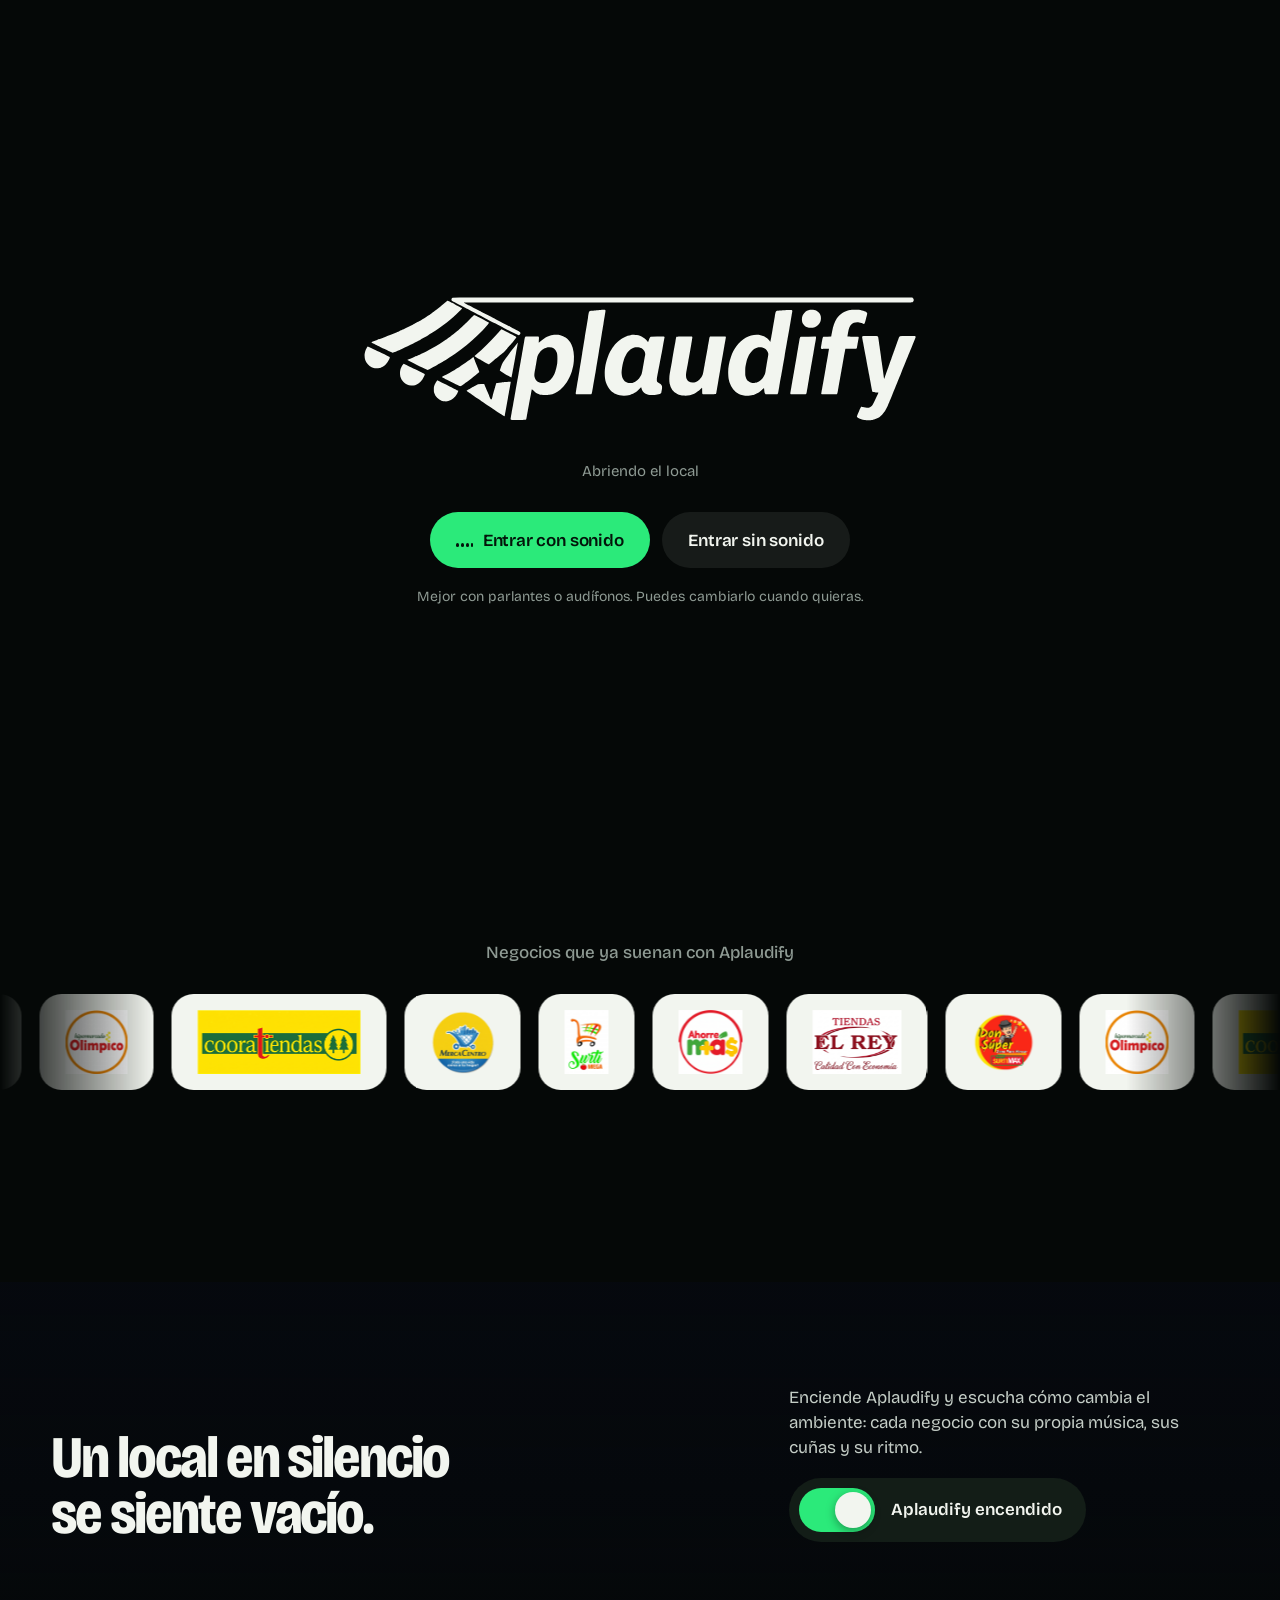
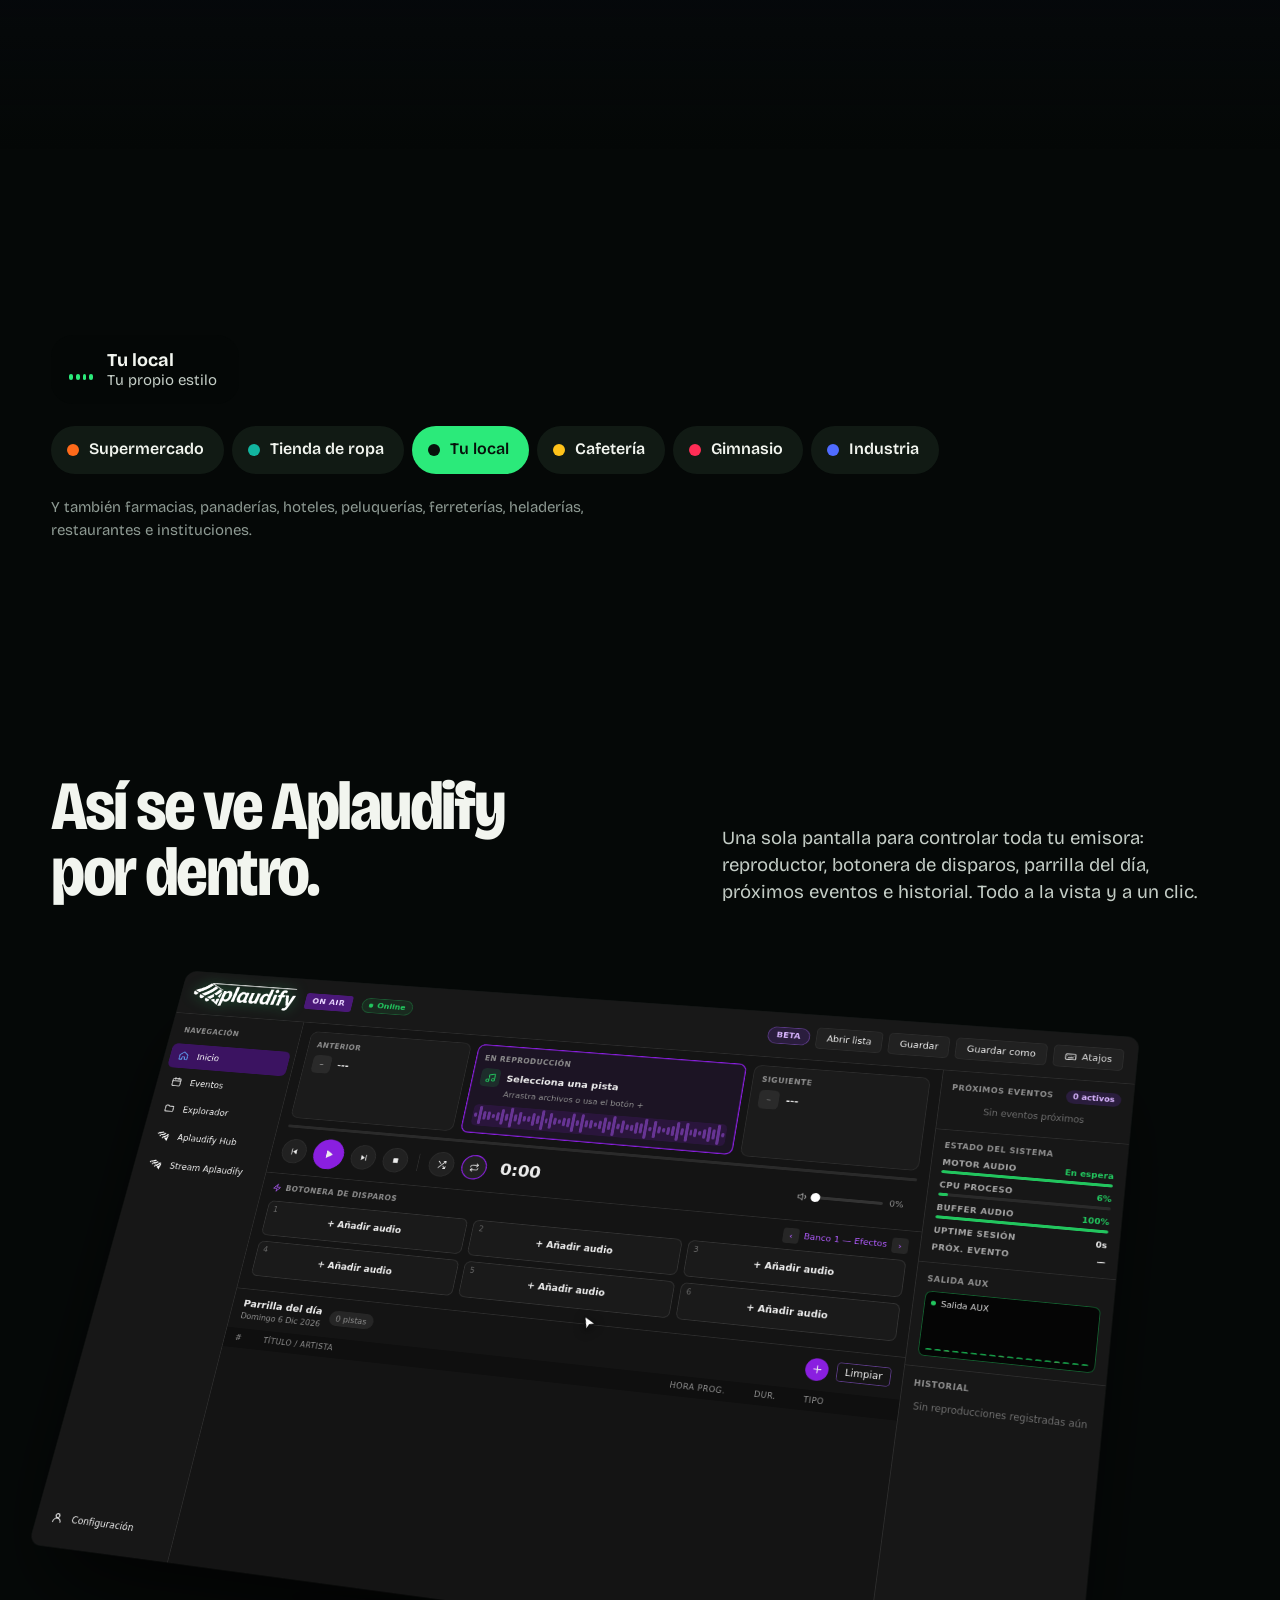
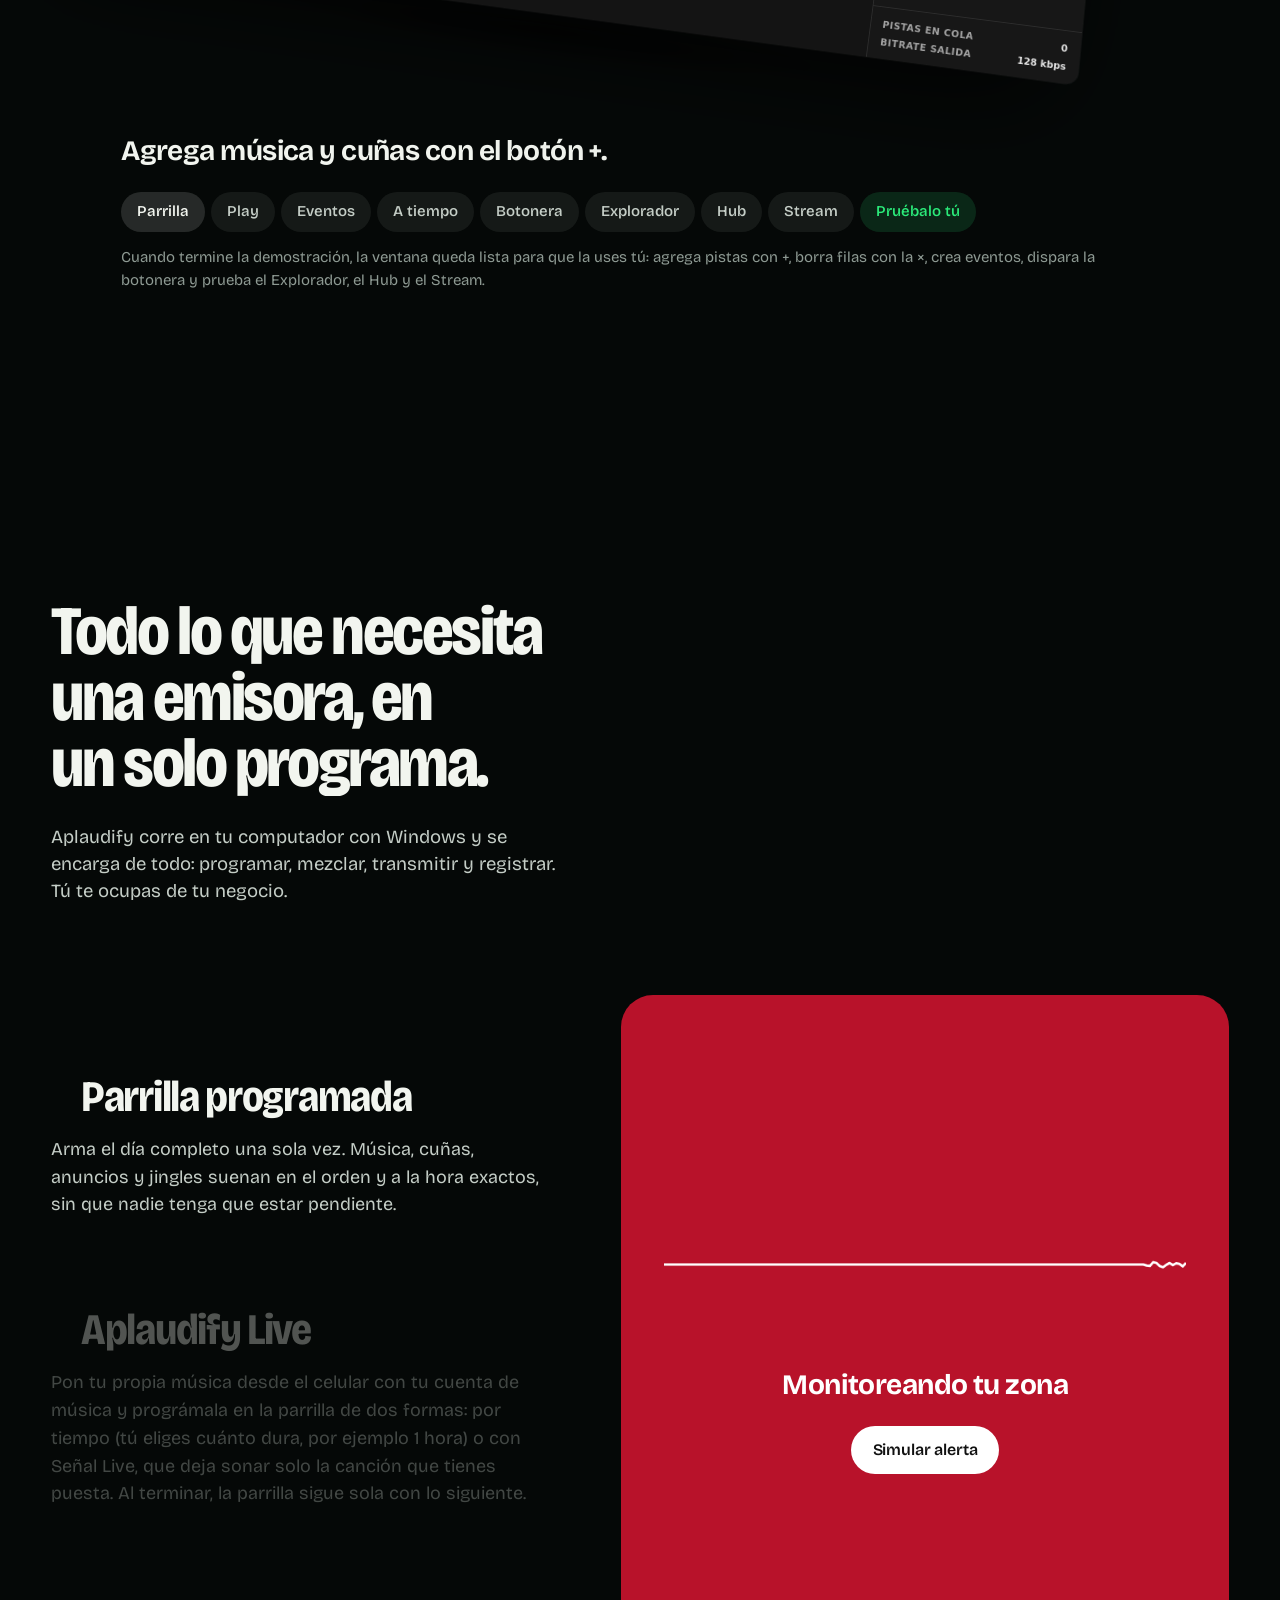
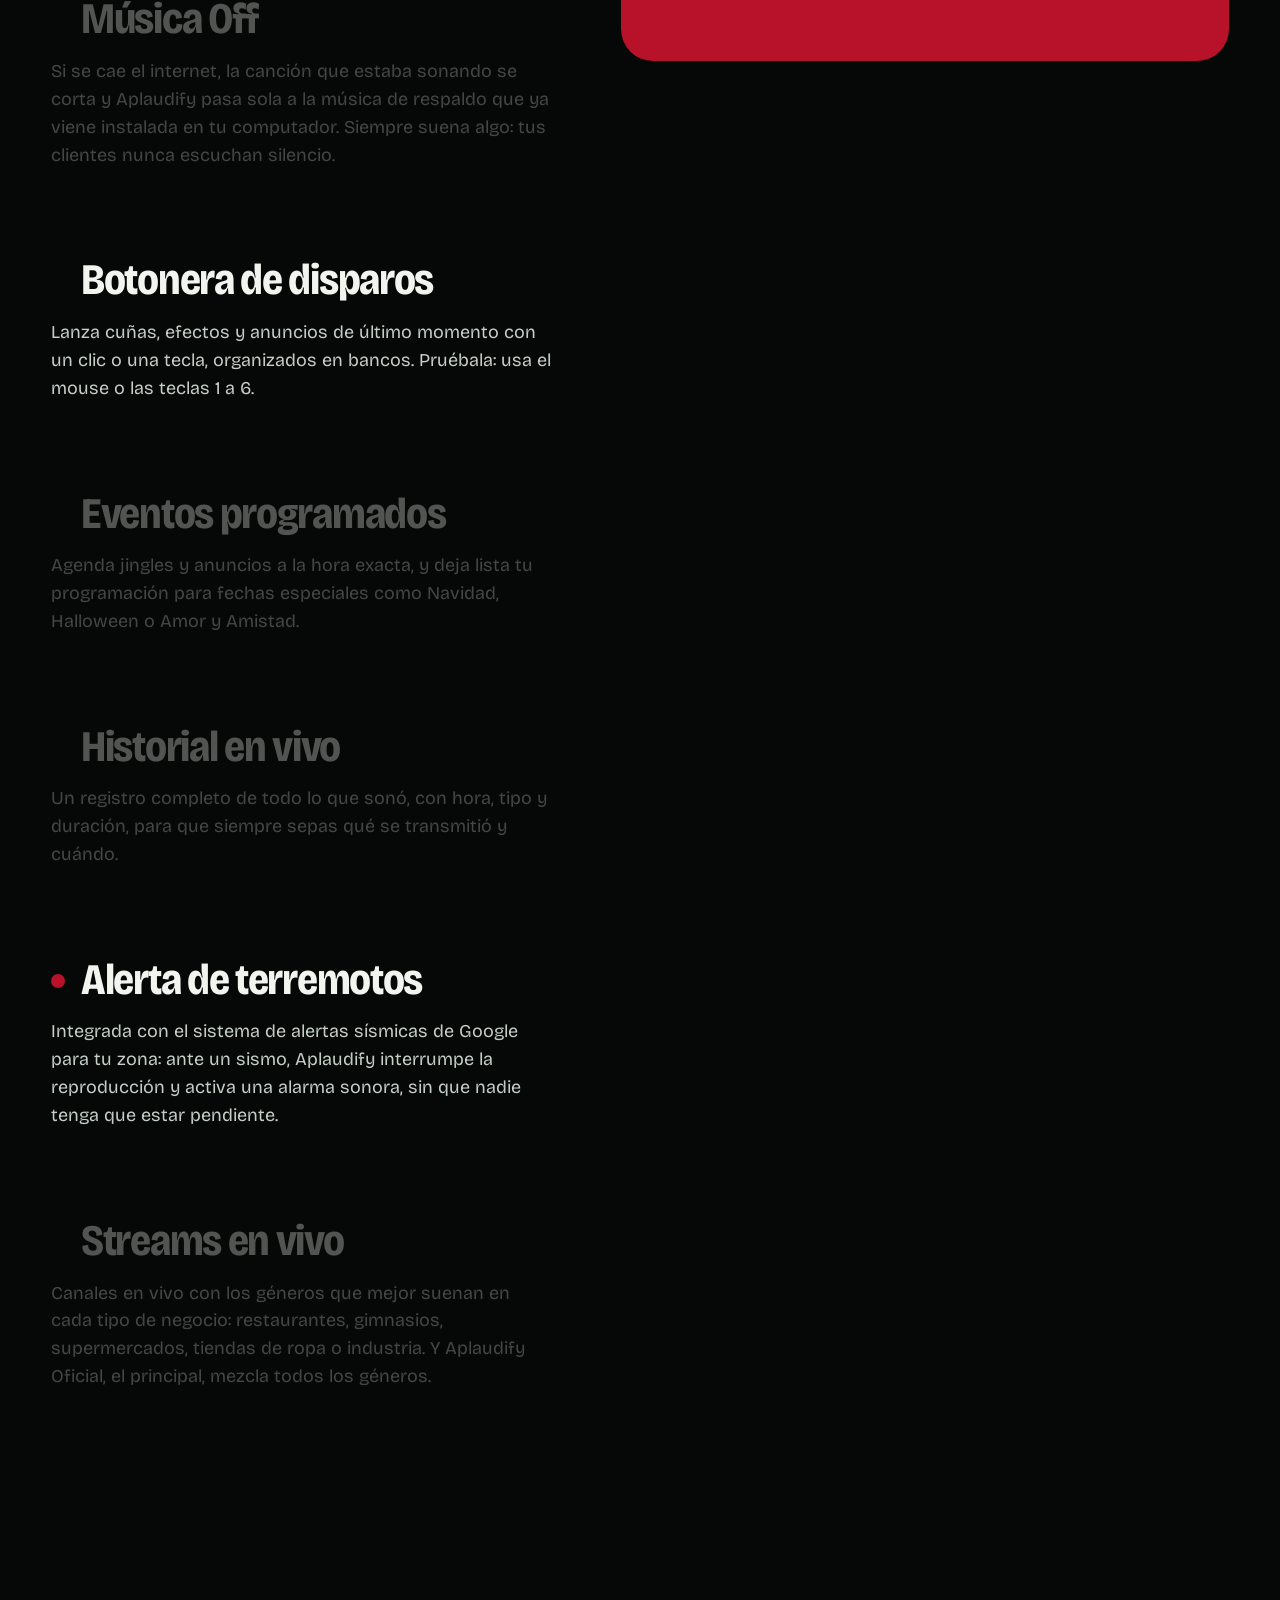
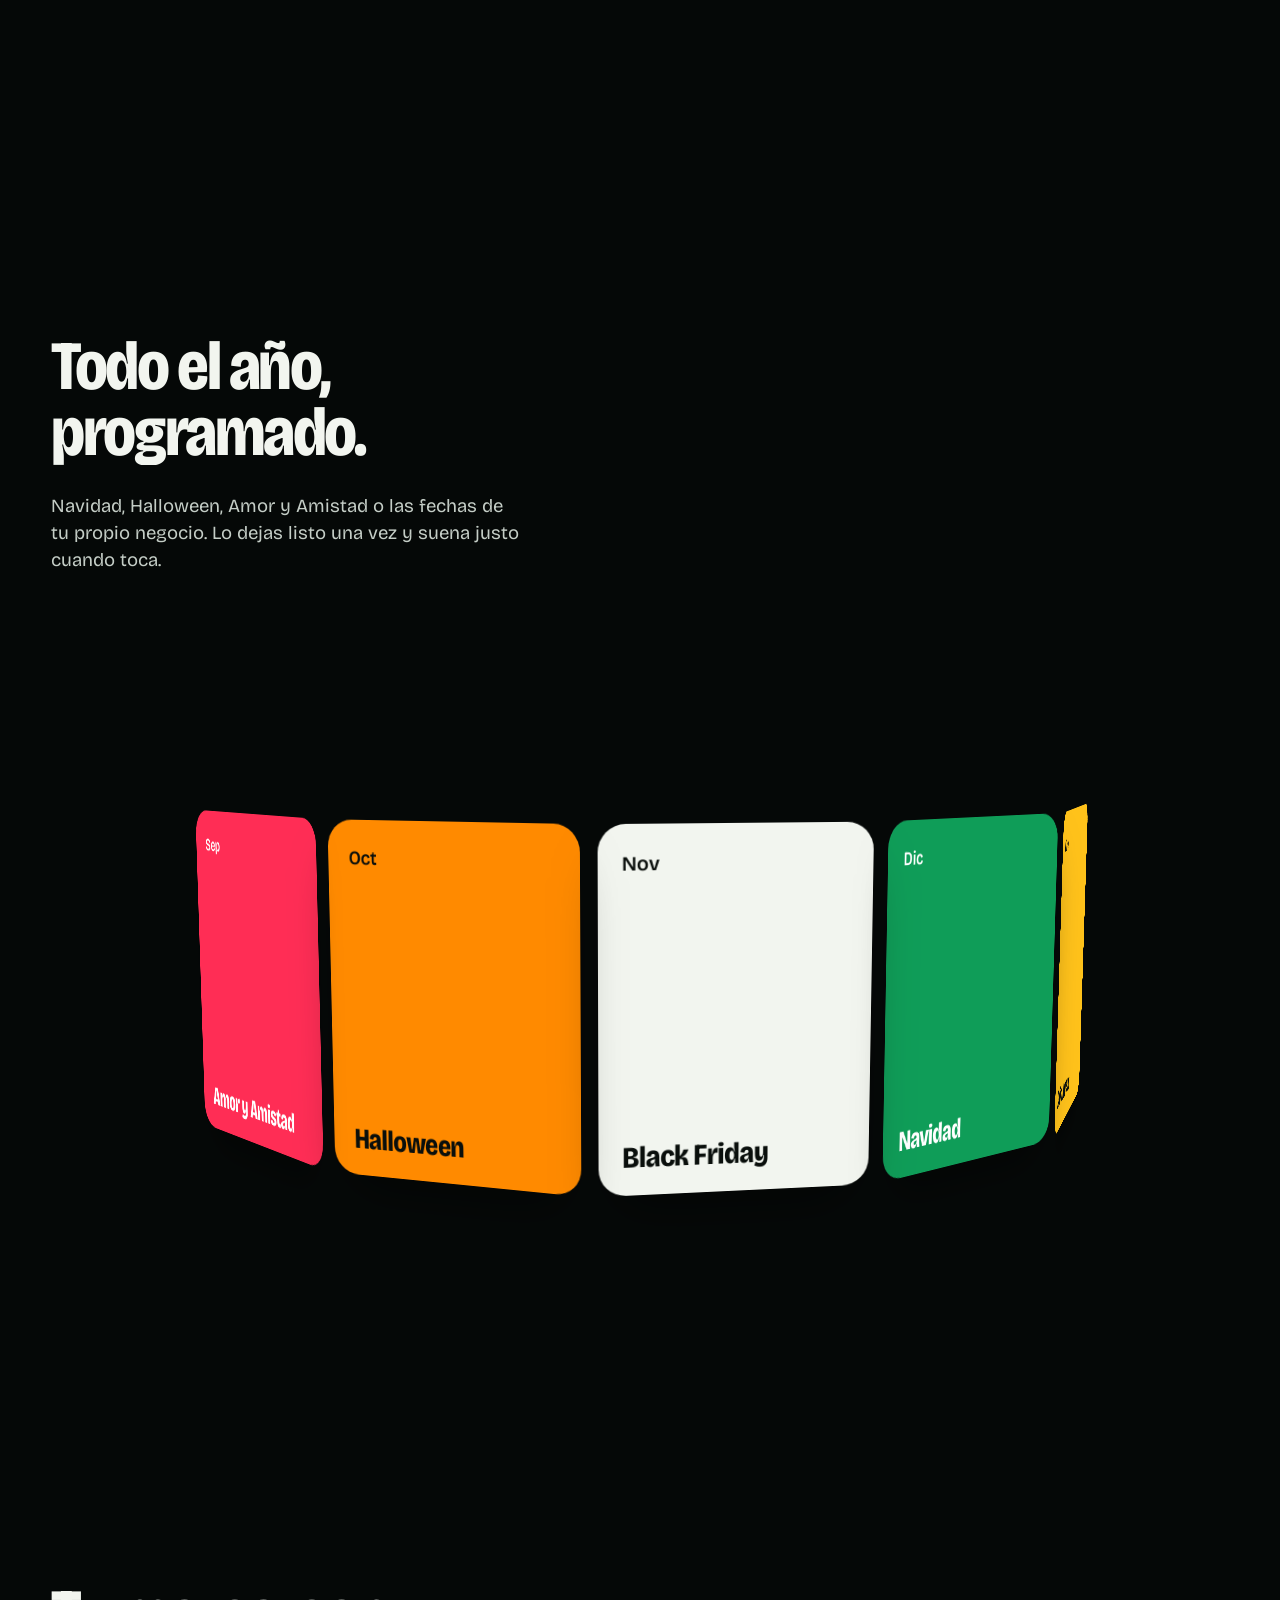
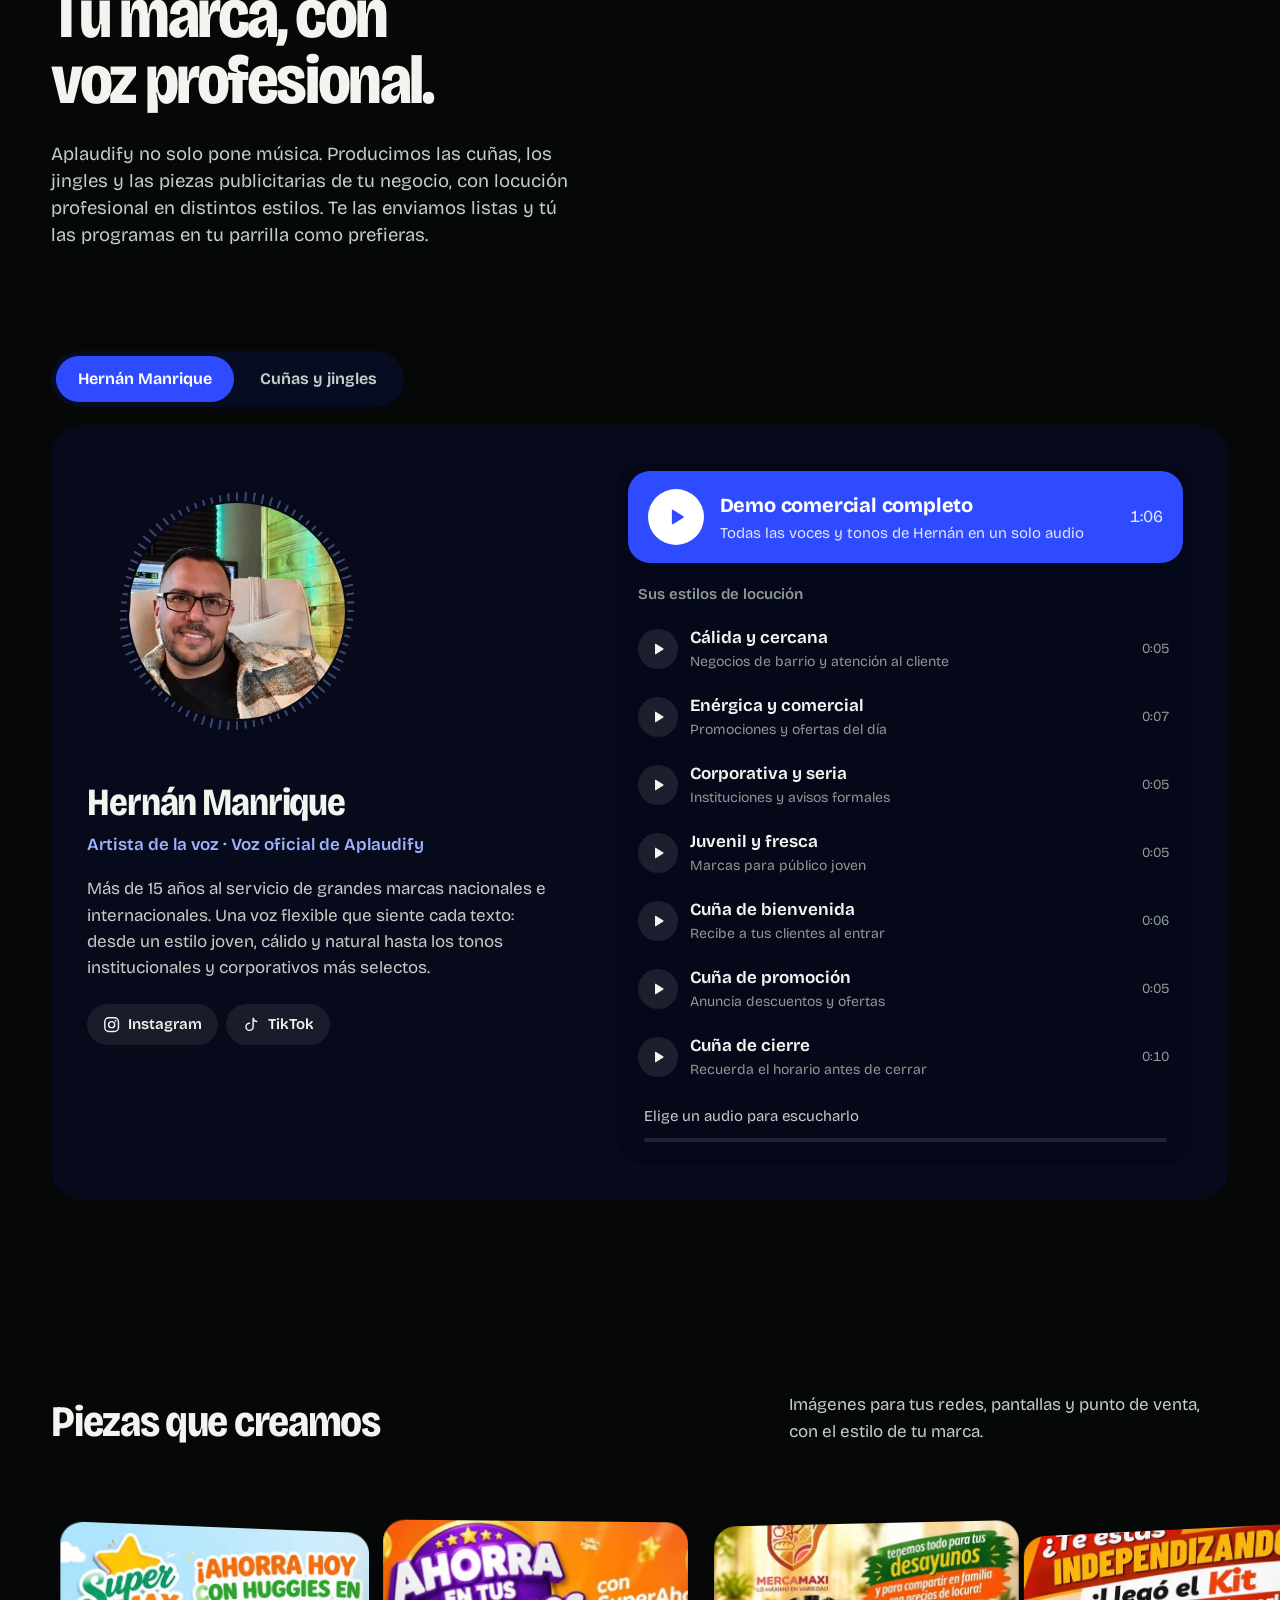
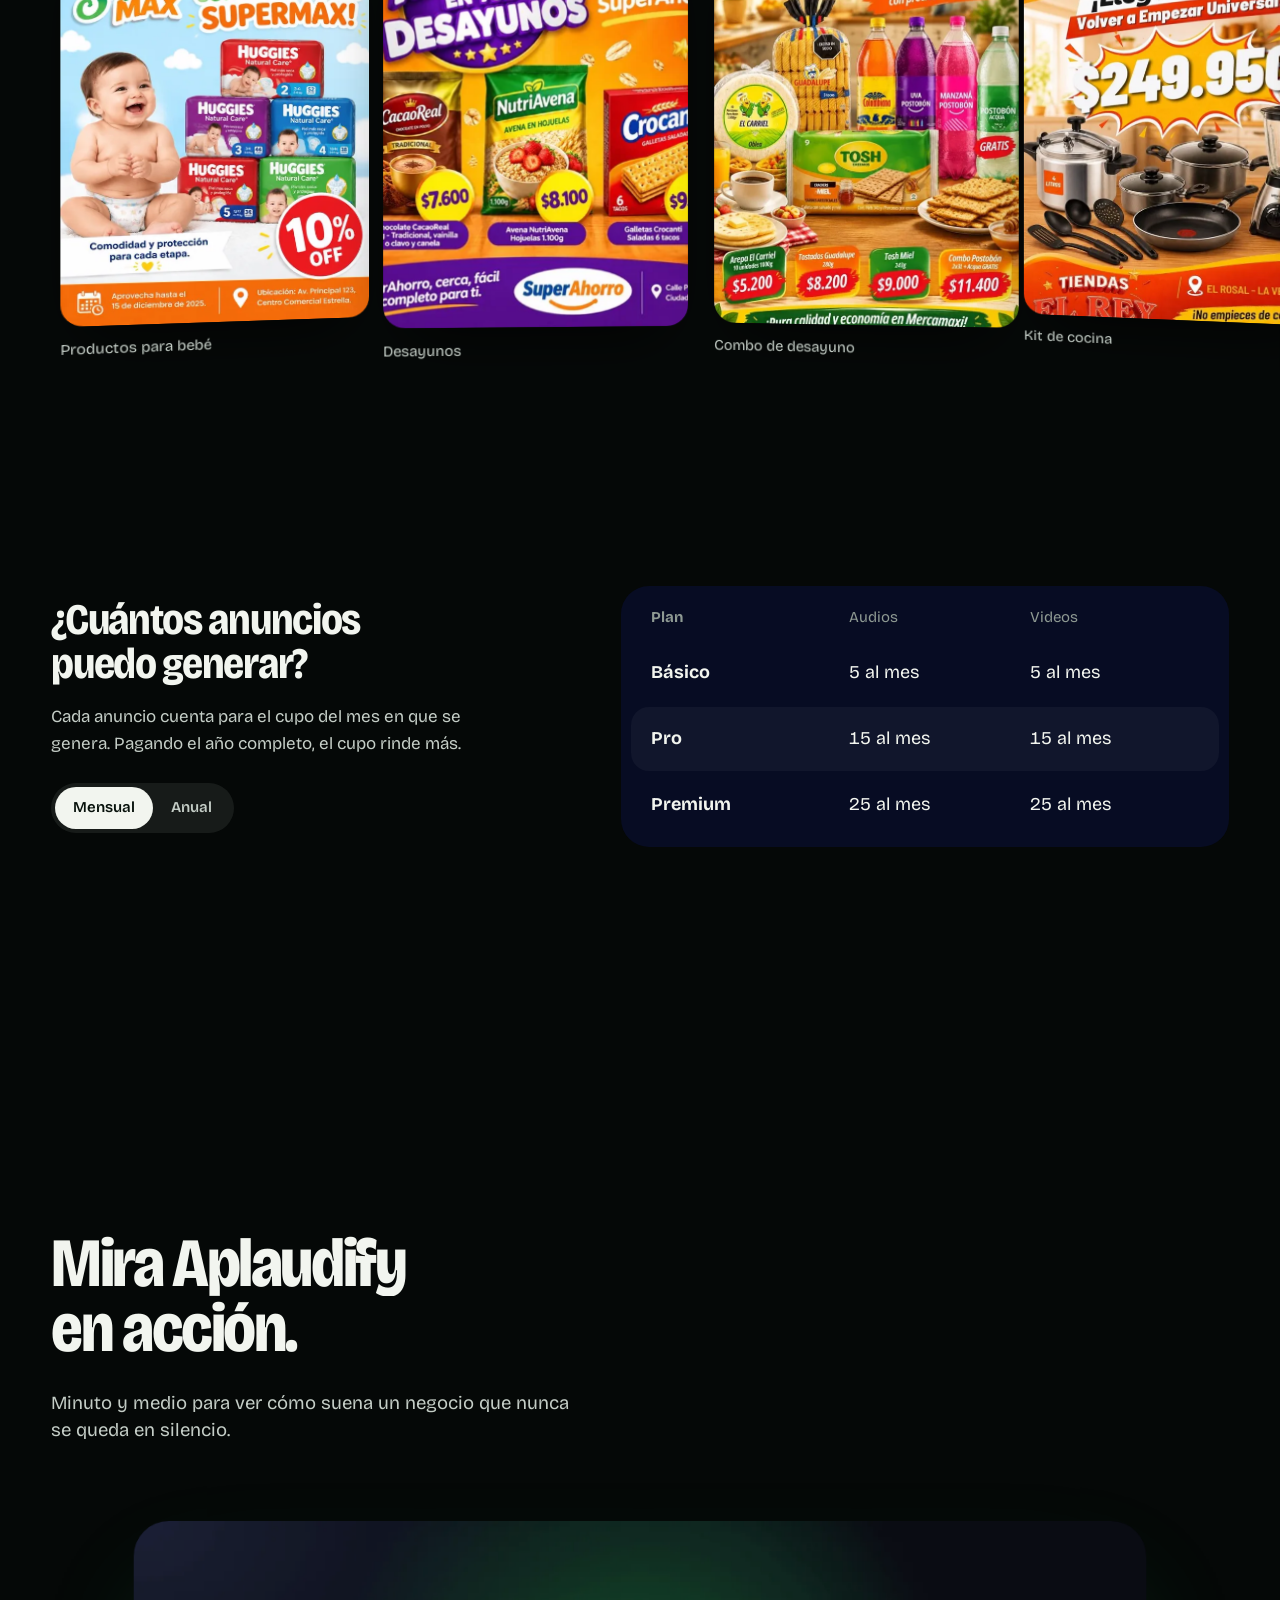
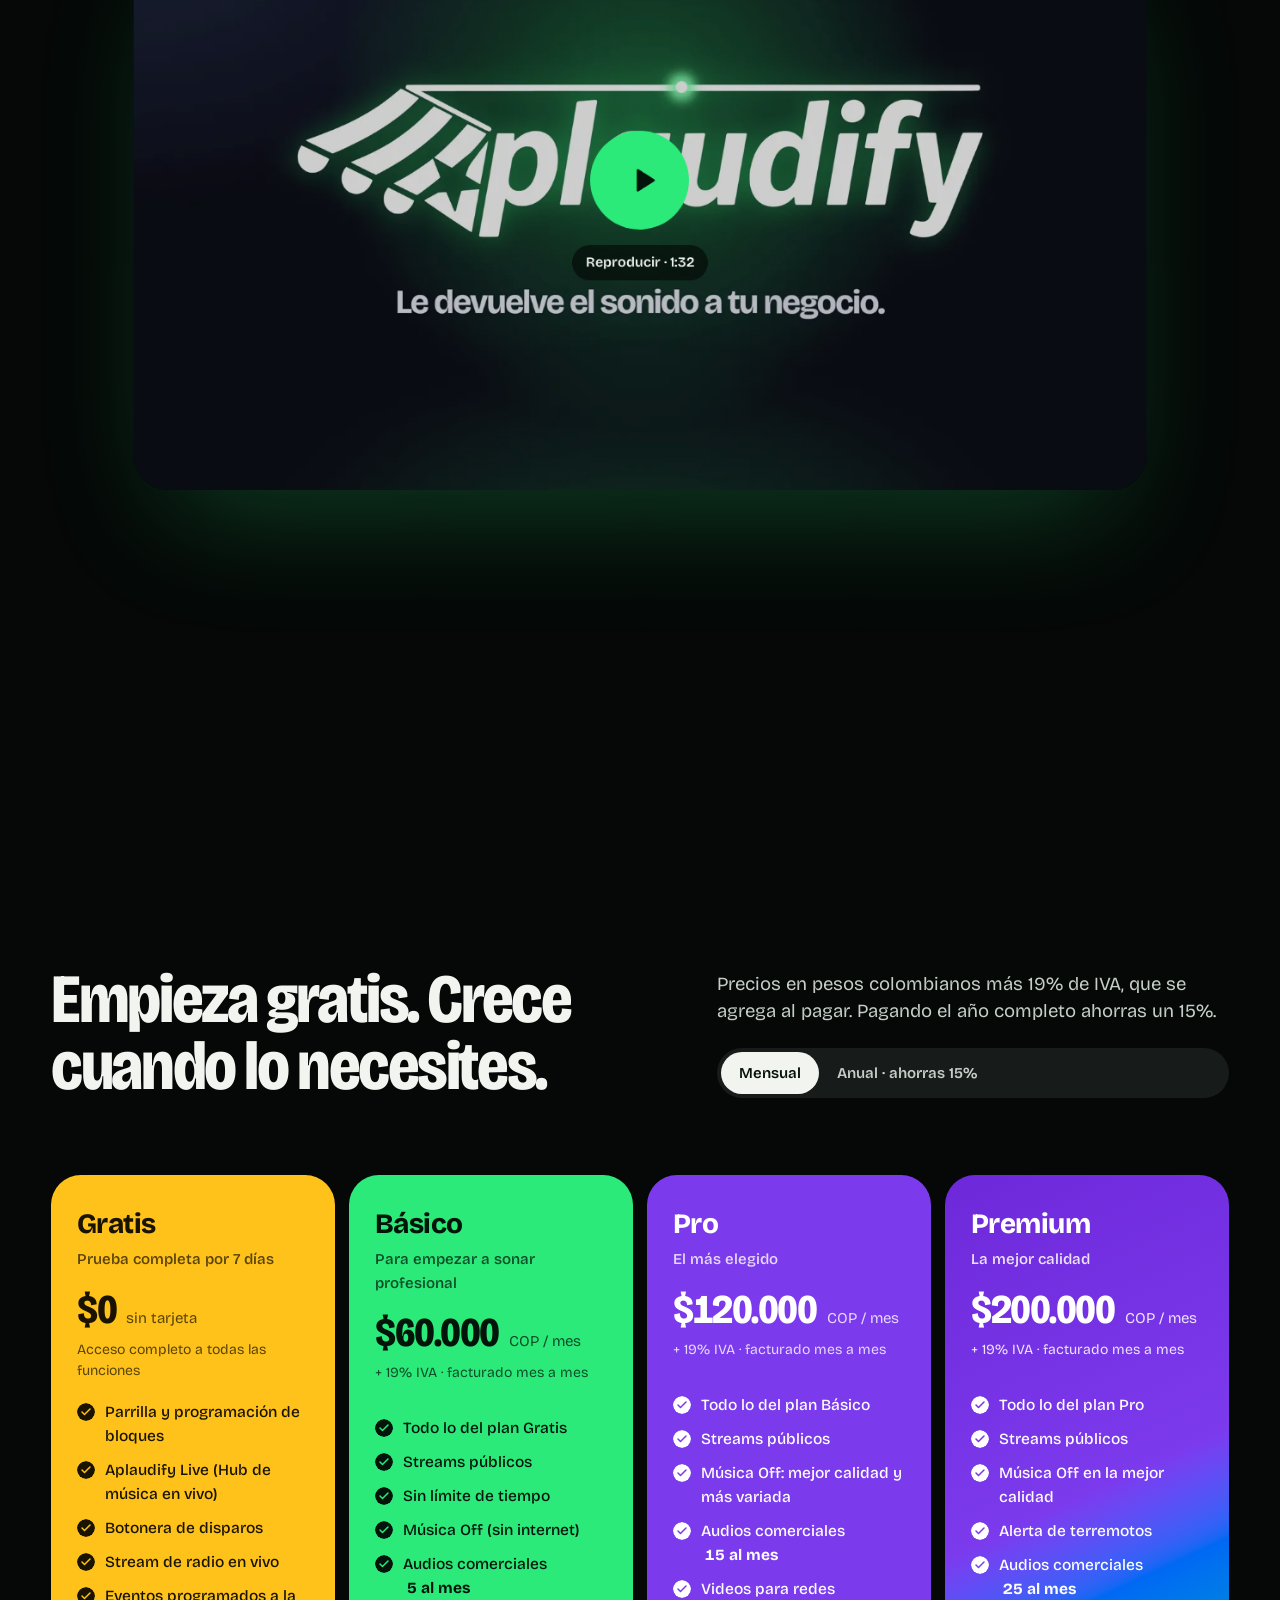
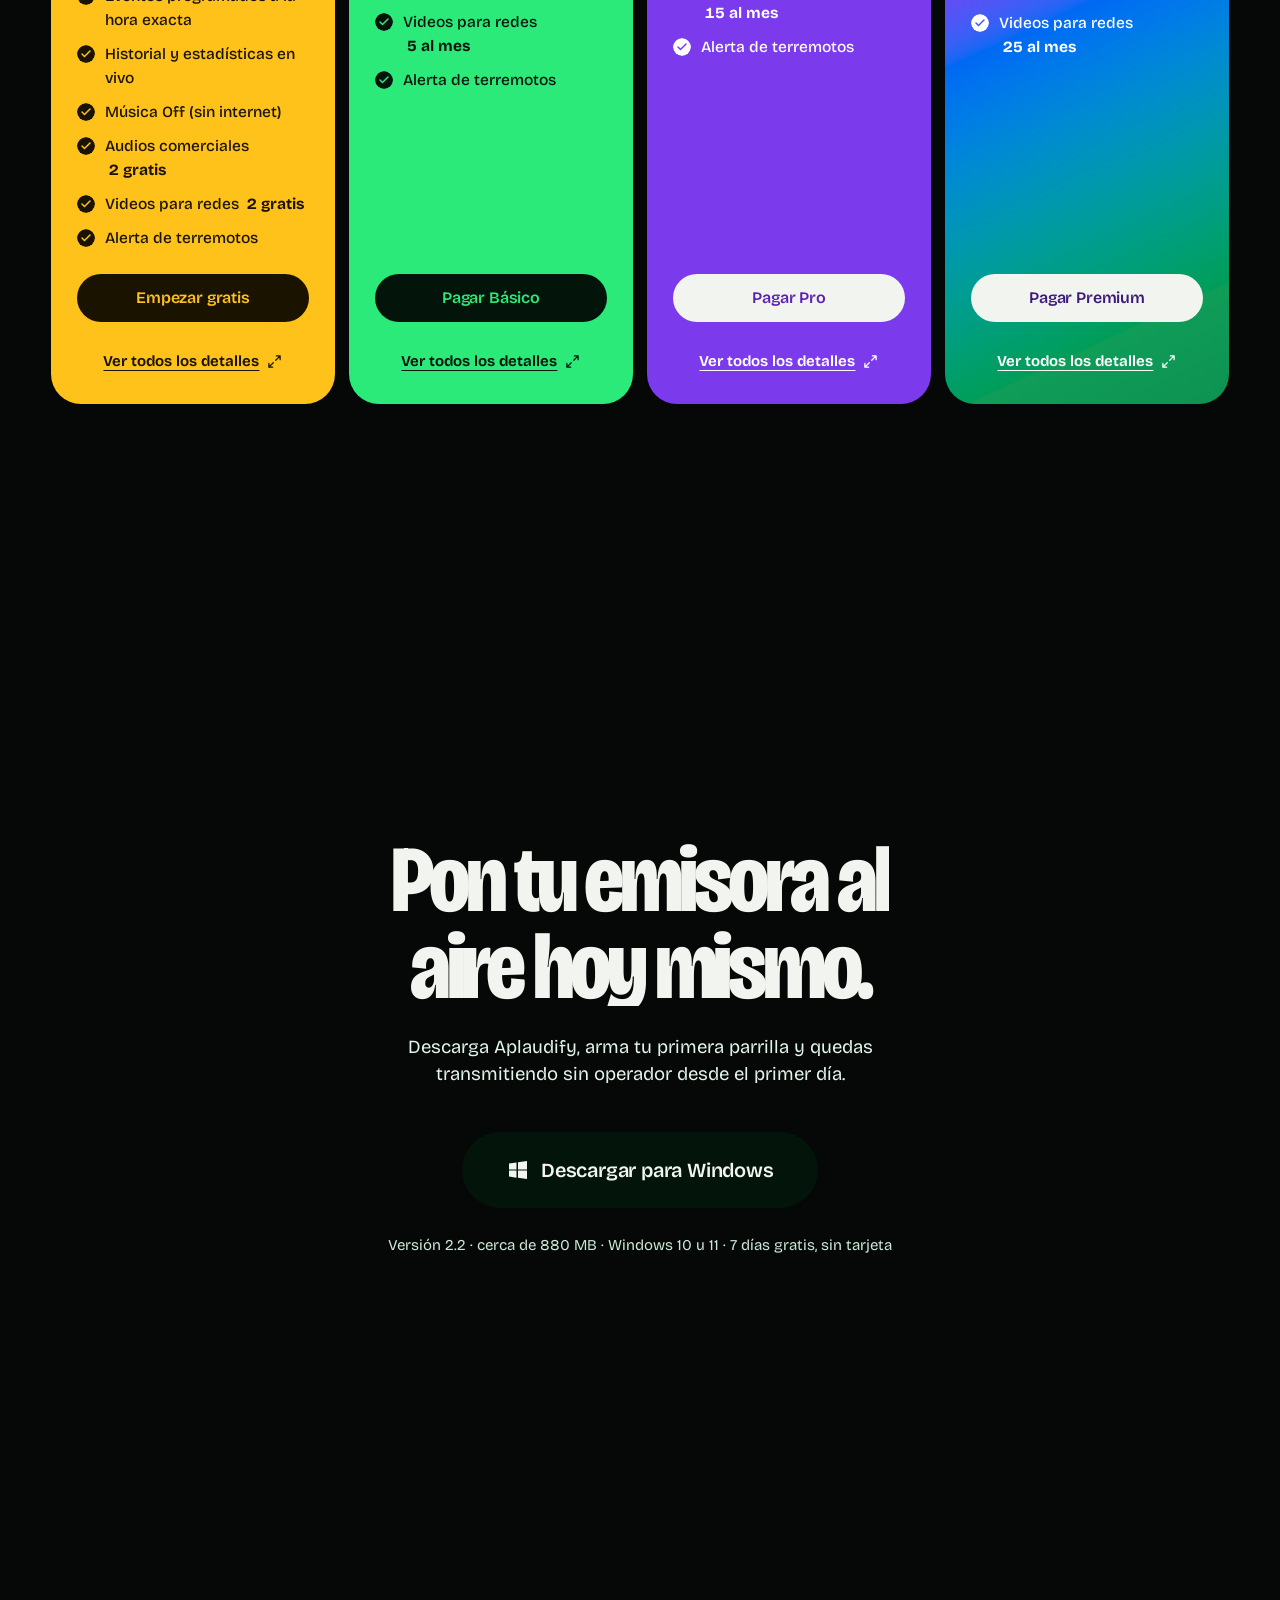
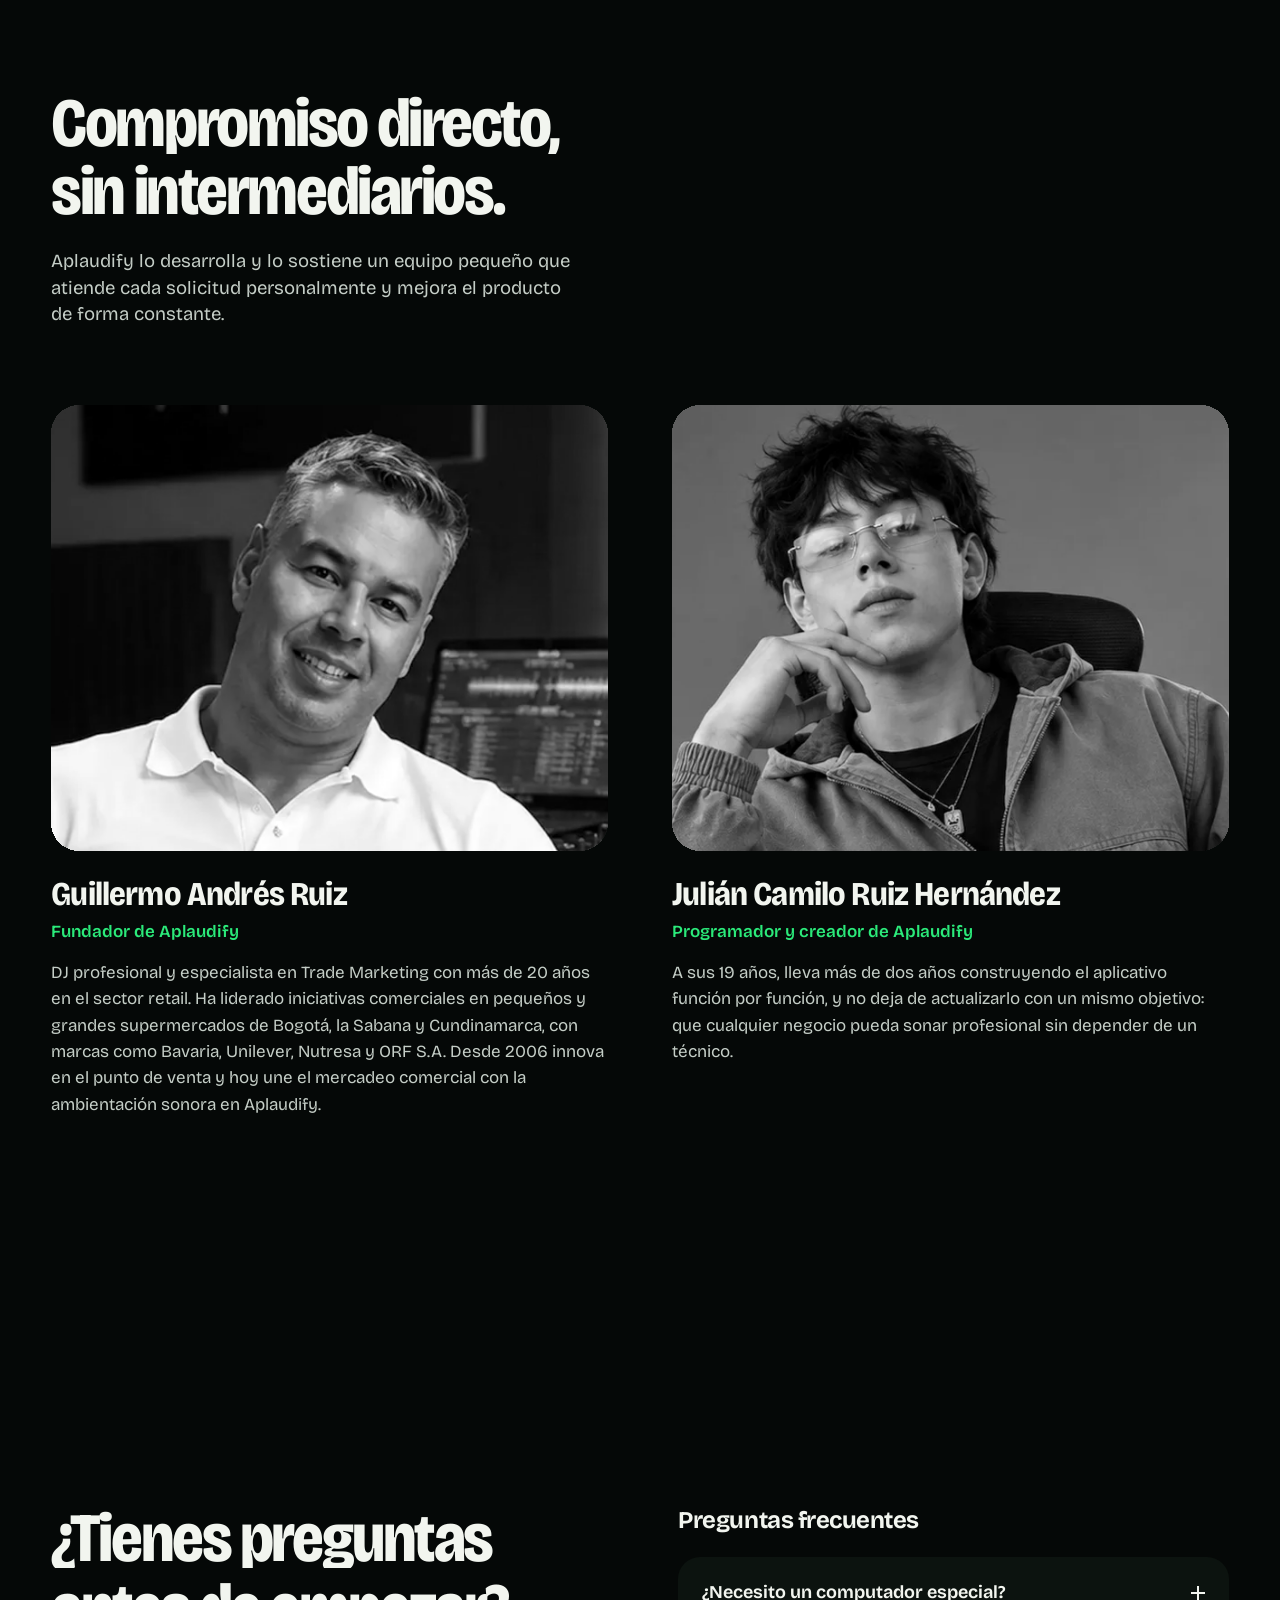
==== commit c36cb439: "Datos del responsable en el pie y en las páginas legales Co-Authored-By: Claude Opus 5.5 <noreply@an" ====
--- a/index.html
+++ b/index.html
@@ -969,7 +969,7 @@
         <a href="#cookies" data-cookies>Preferencias de cookies</a>
       </nav>
     </div>
-    <p class="footer__copy">© <span id="year">2026</span> Aplaudify · Hecho en Colombia · <a href="mailto:aplaudify@gmail.com">aplaudify@gmail.com</a> · WhatsApp +57 310 888 3571</p>
+    <p class="footer__copy">© <span id="year">2026</span> Aplaudify · Guillermo Andrés Ruiz · NIT 1074616041-7 · Cra. 4 # 7-44, Colombia · <a href="mailto:aplaudify@gmail.com">aplaudify@gmail.com</a> · WhatsApp +57 310 888 3571</p>
     <p class="footer__credits">Música de fondo: “Gardens” de penguinmusic (Pixabay), y “Lounge” de CyberSDF, “Lazy beach breaks” de K4MMERER y “Upbeat Lounge Background” de Soundrider/Dope, bajo licencia <a href="https://creativecommons.org/licenses/by/3.0/" target="_blank" rel="noopener">CC BY 3.0</a>.</p>
   </footer>
 
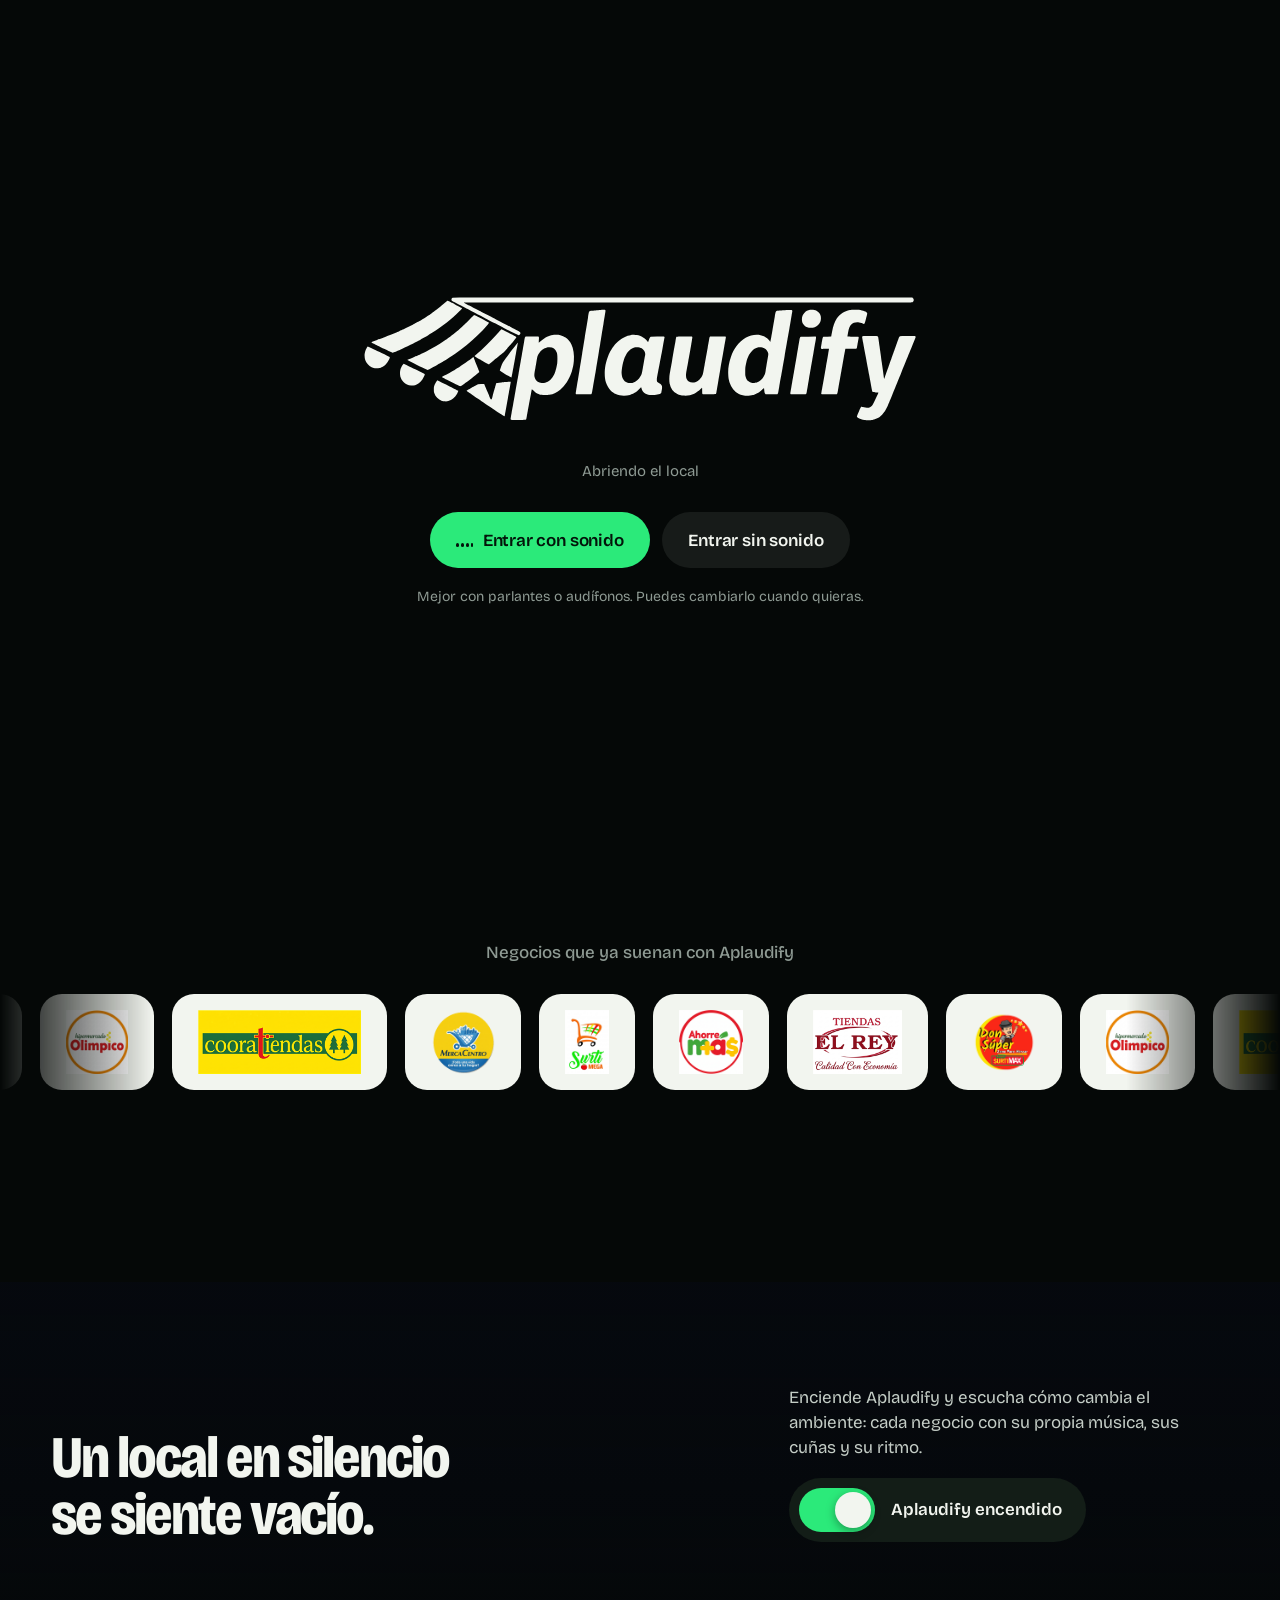
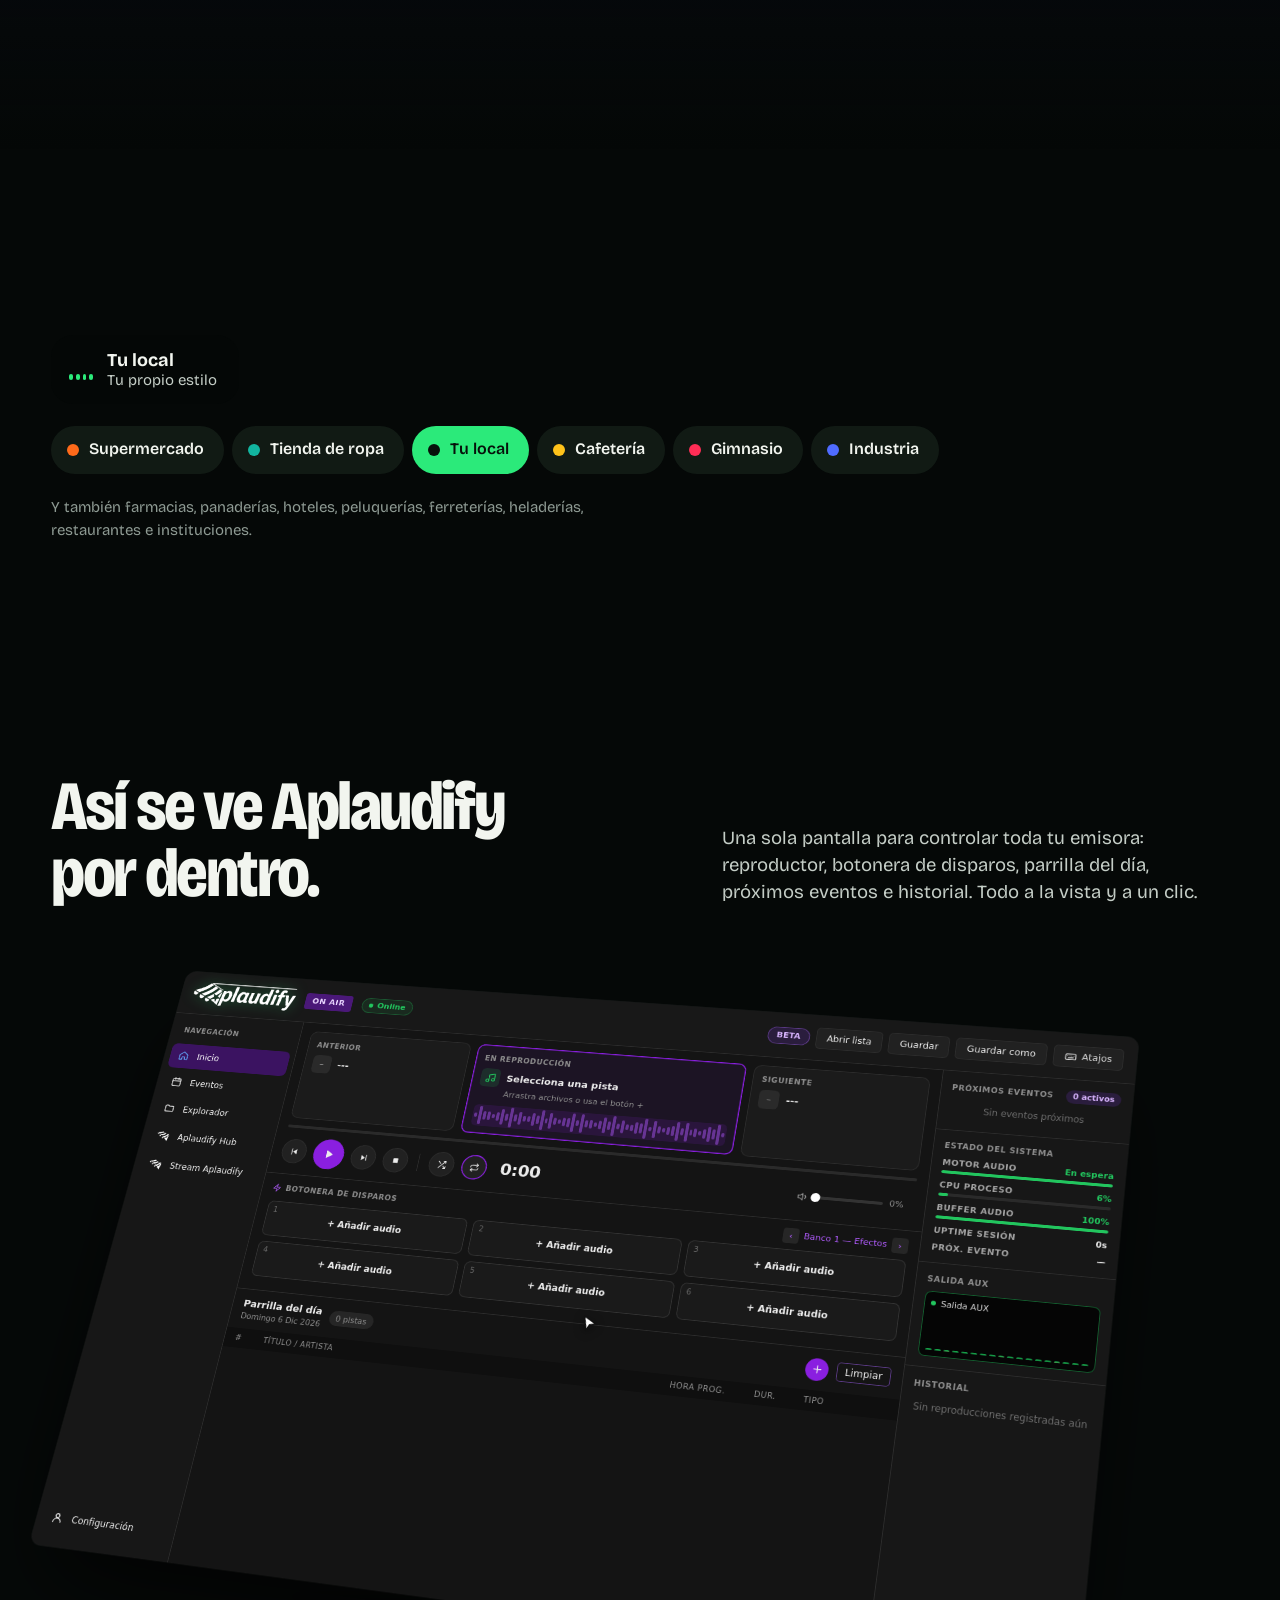
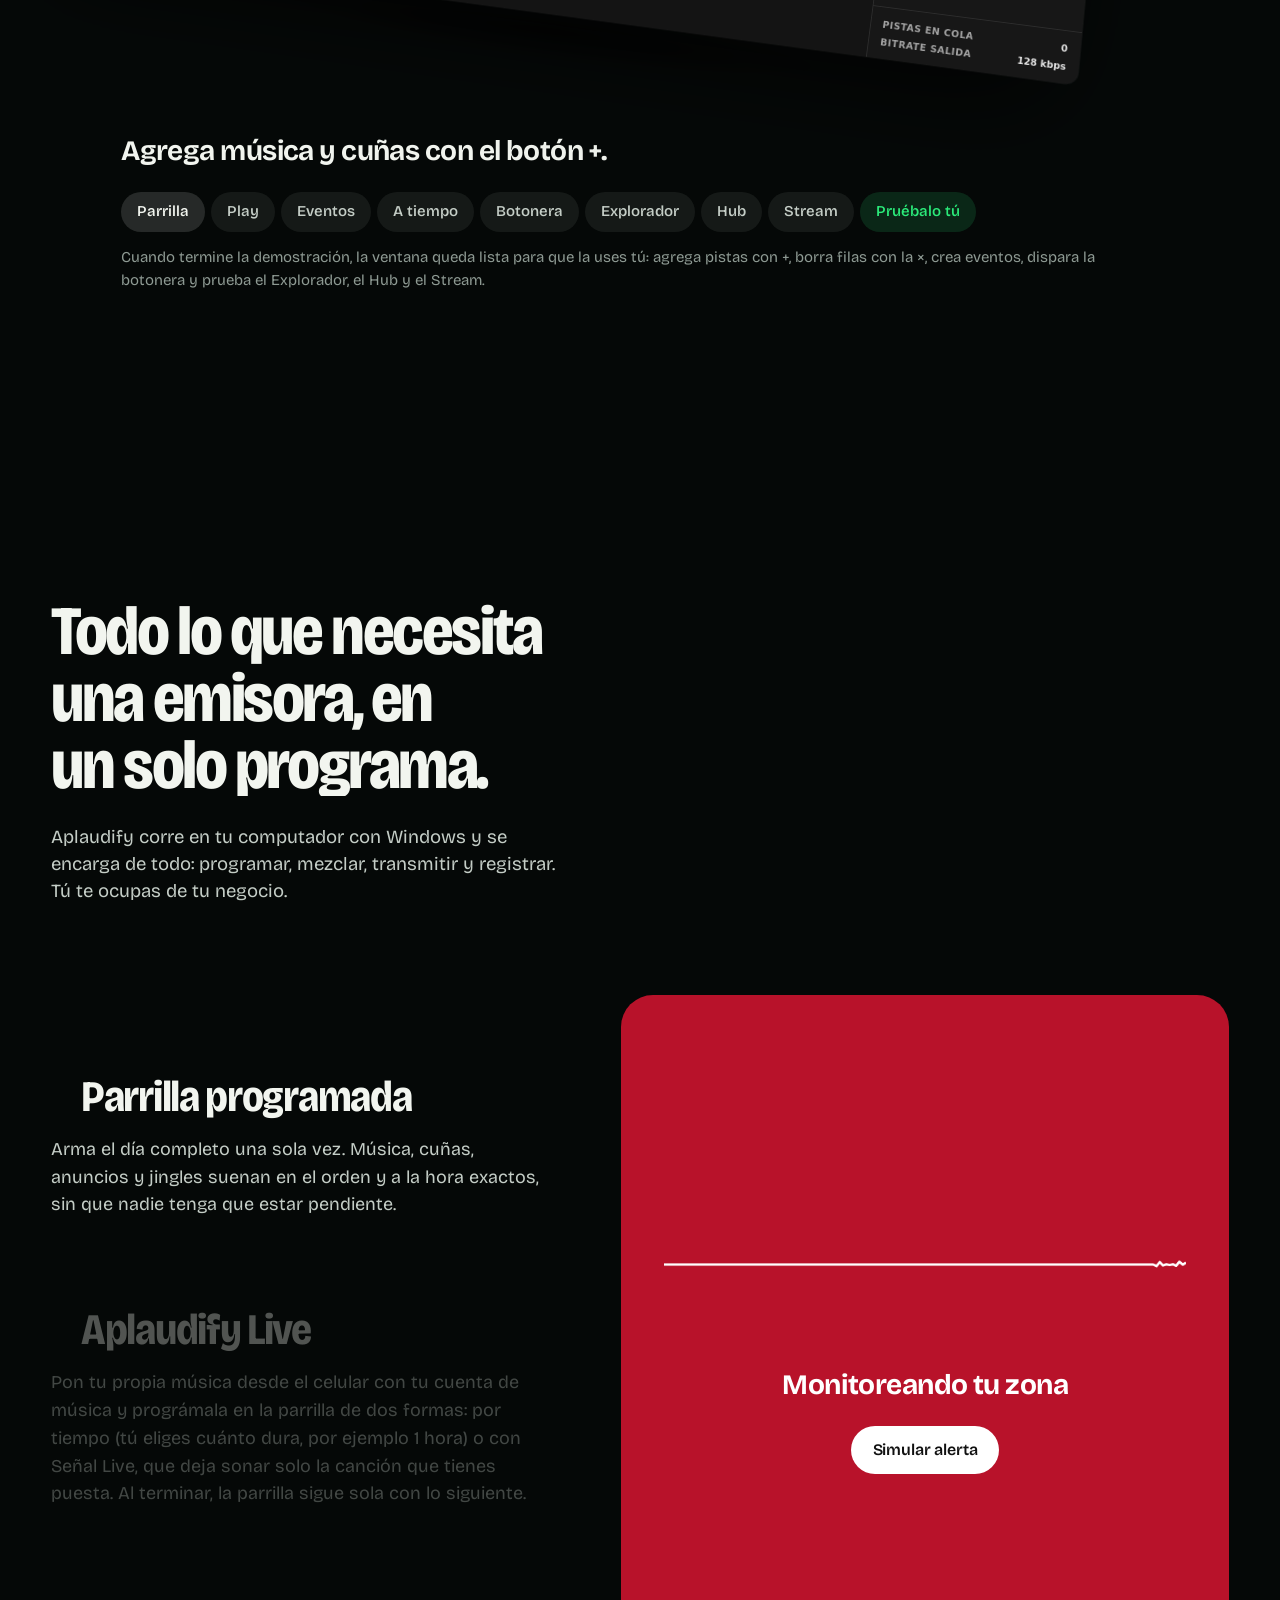
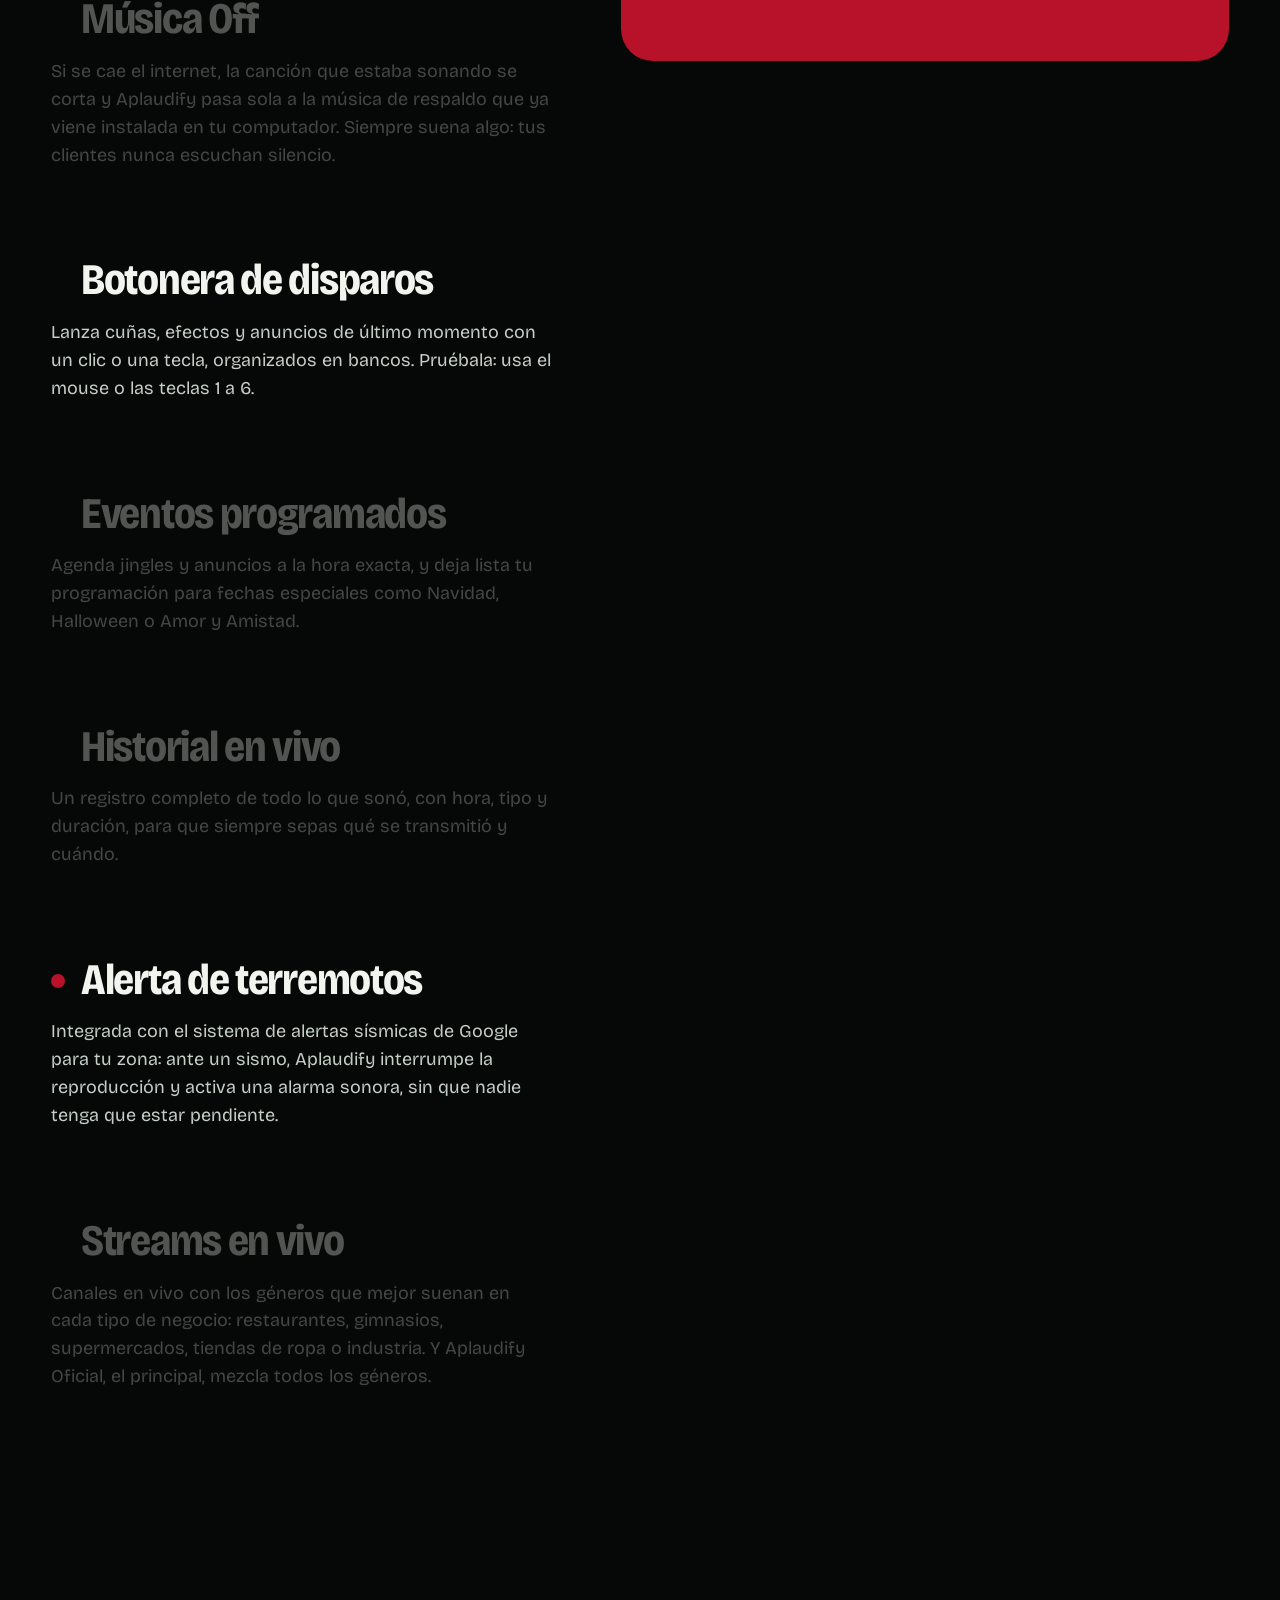
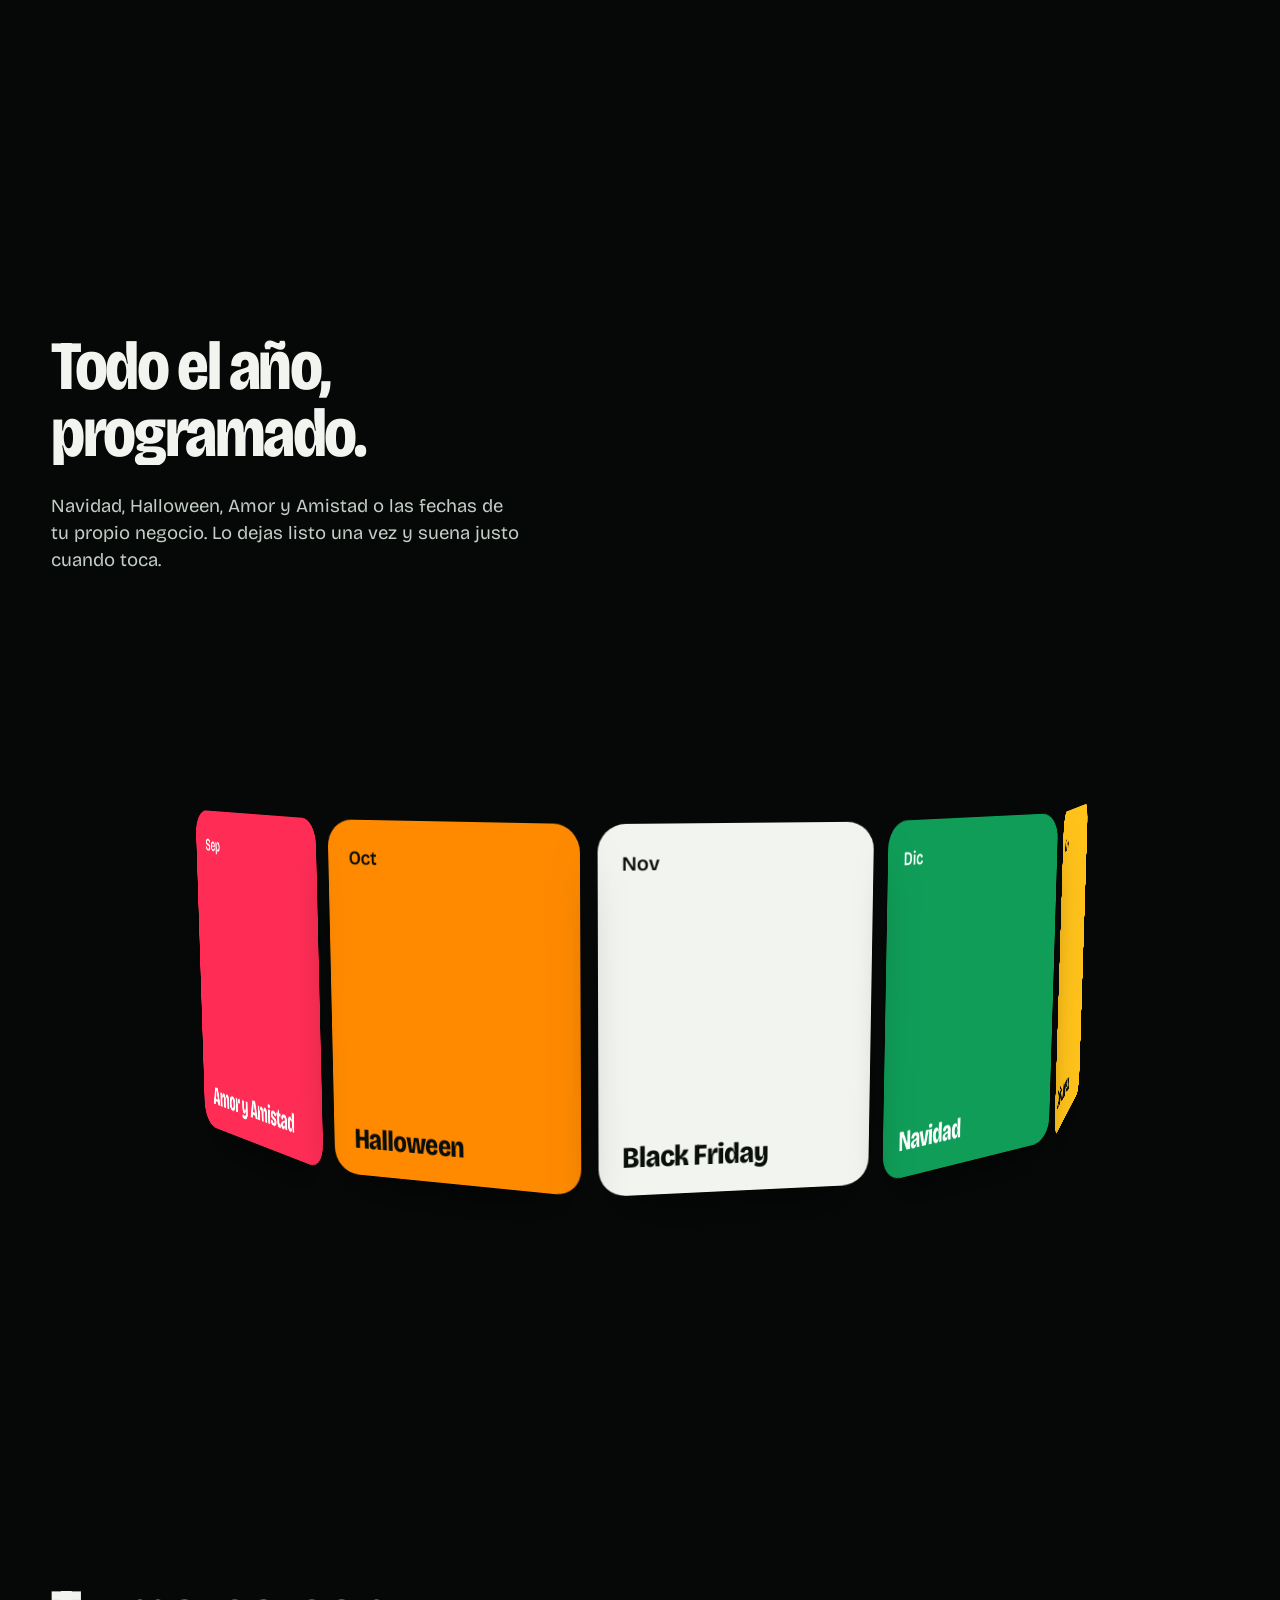
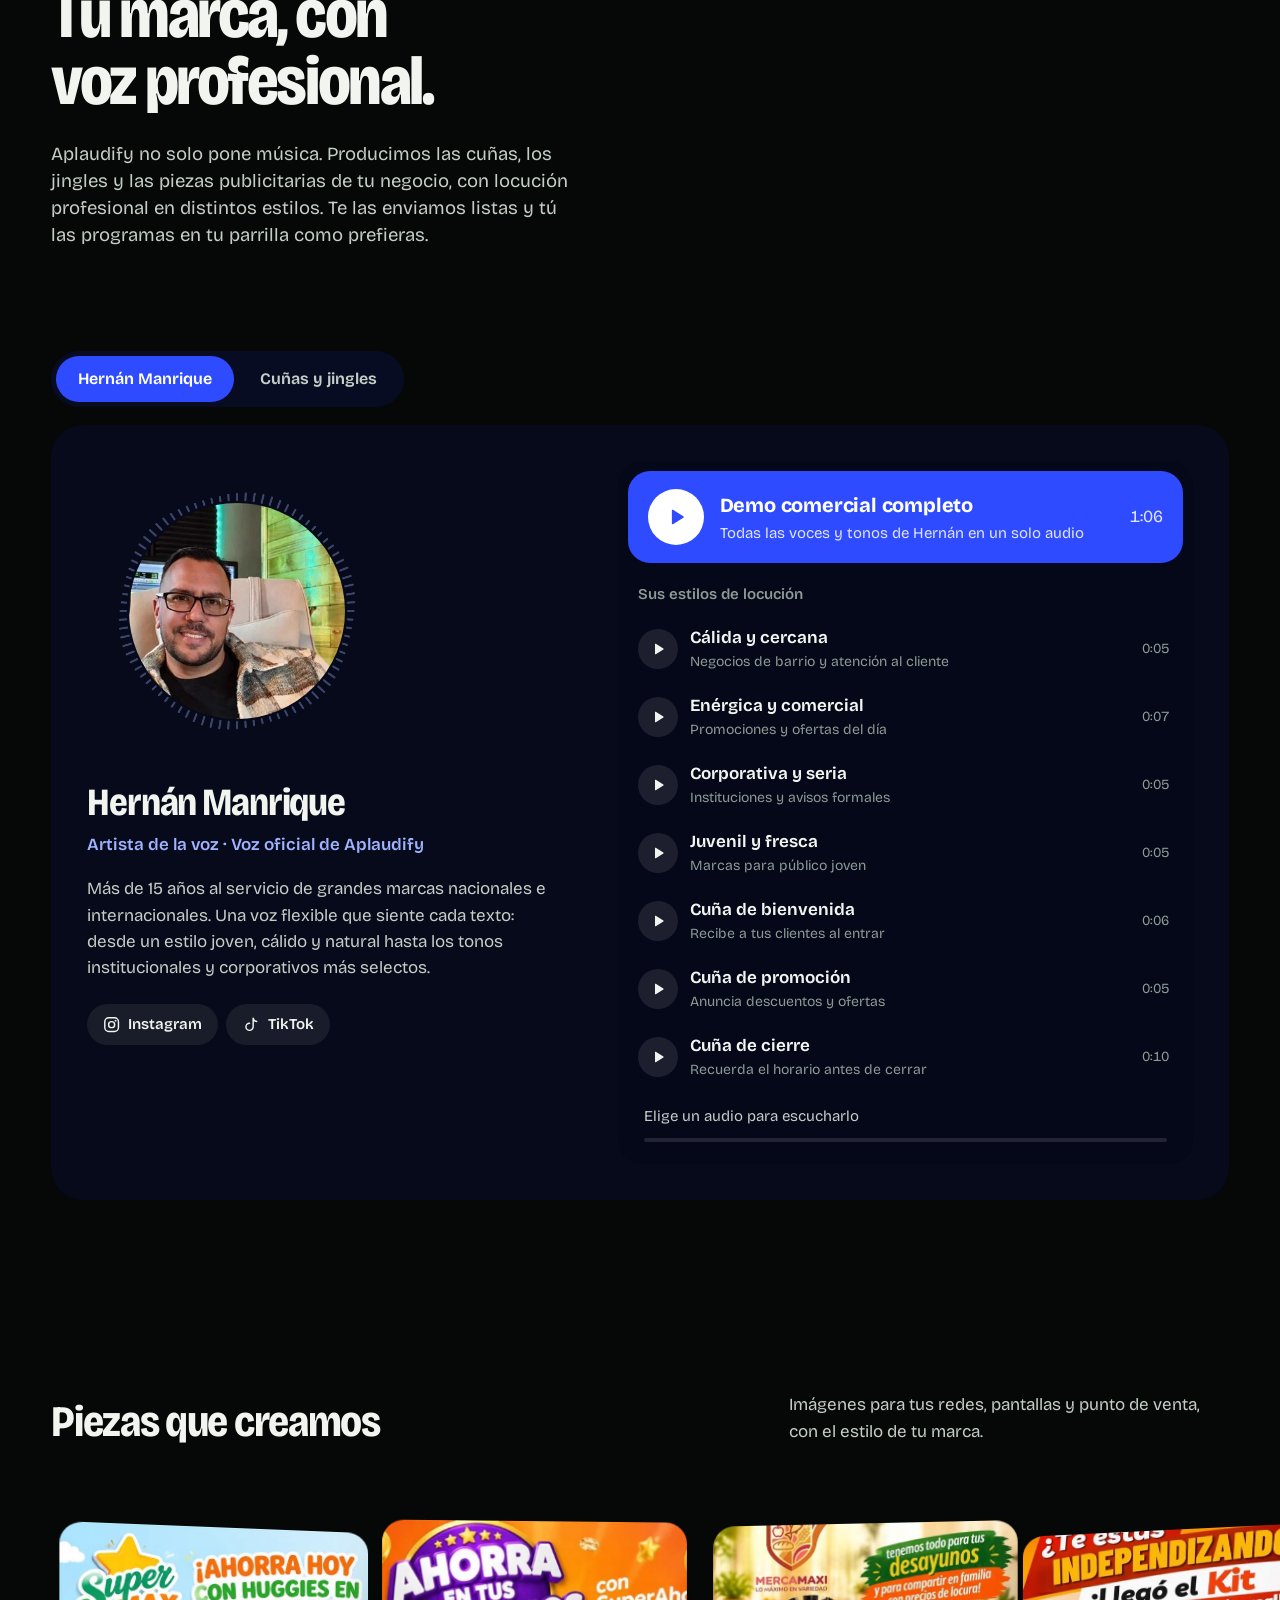
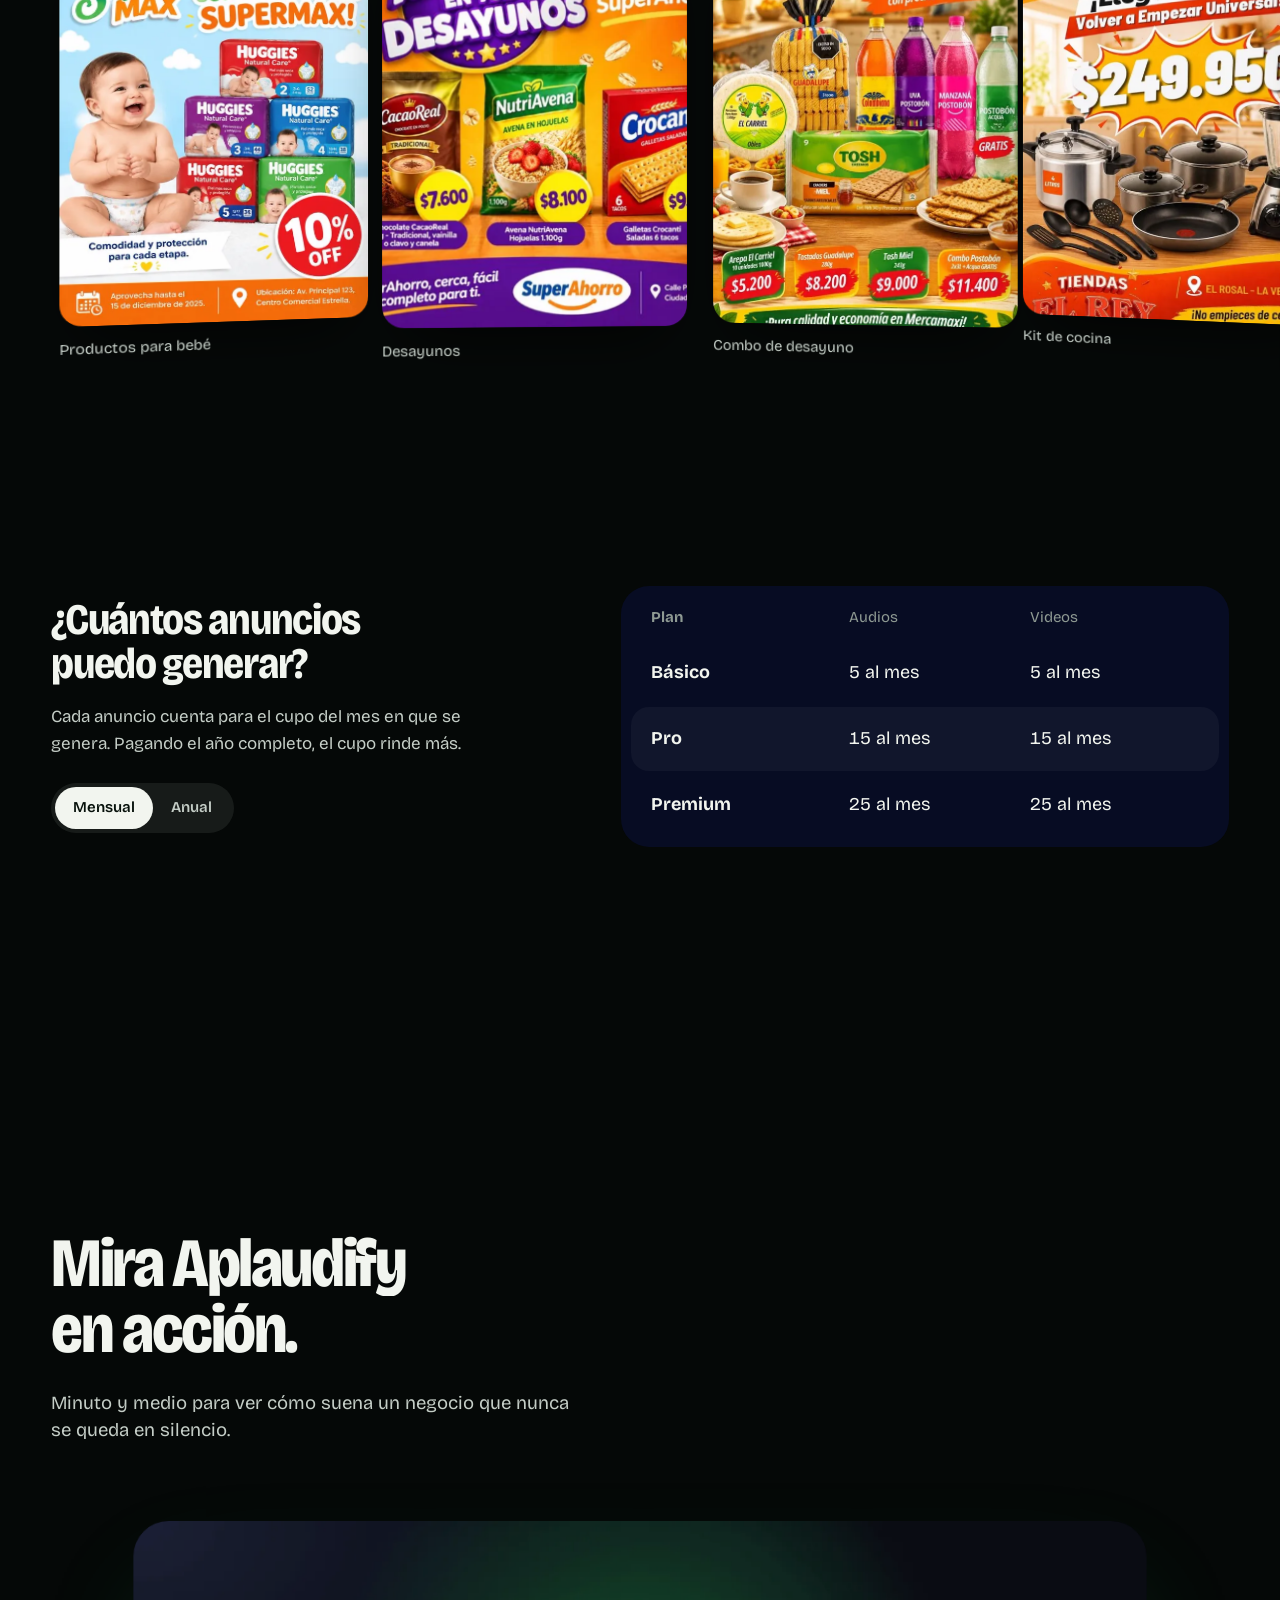
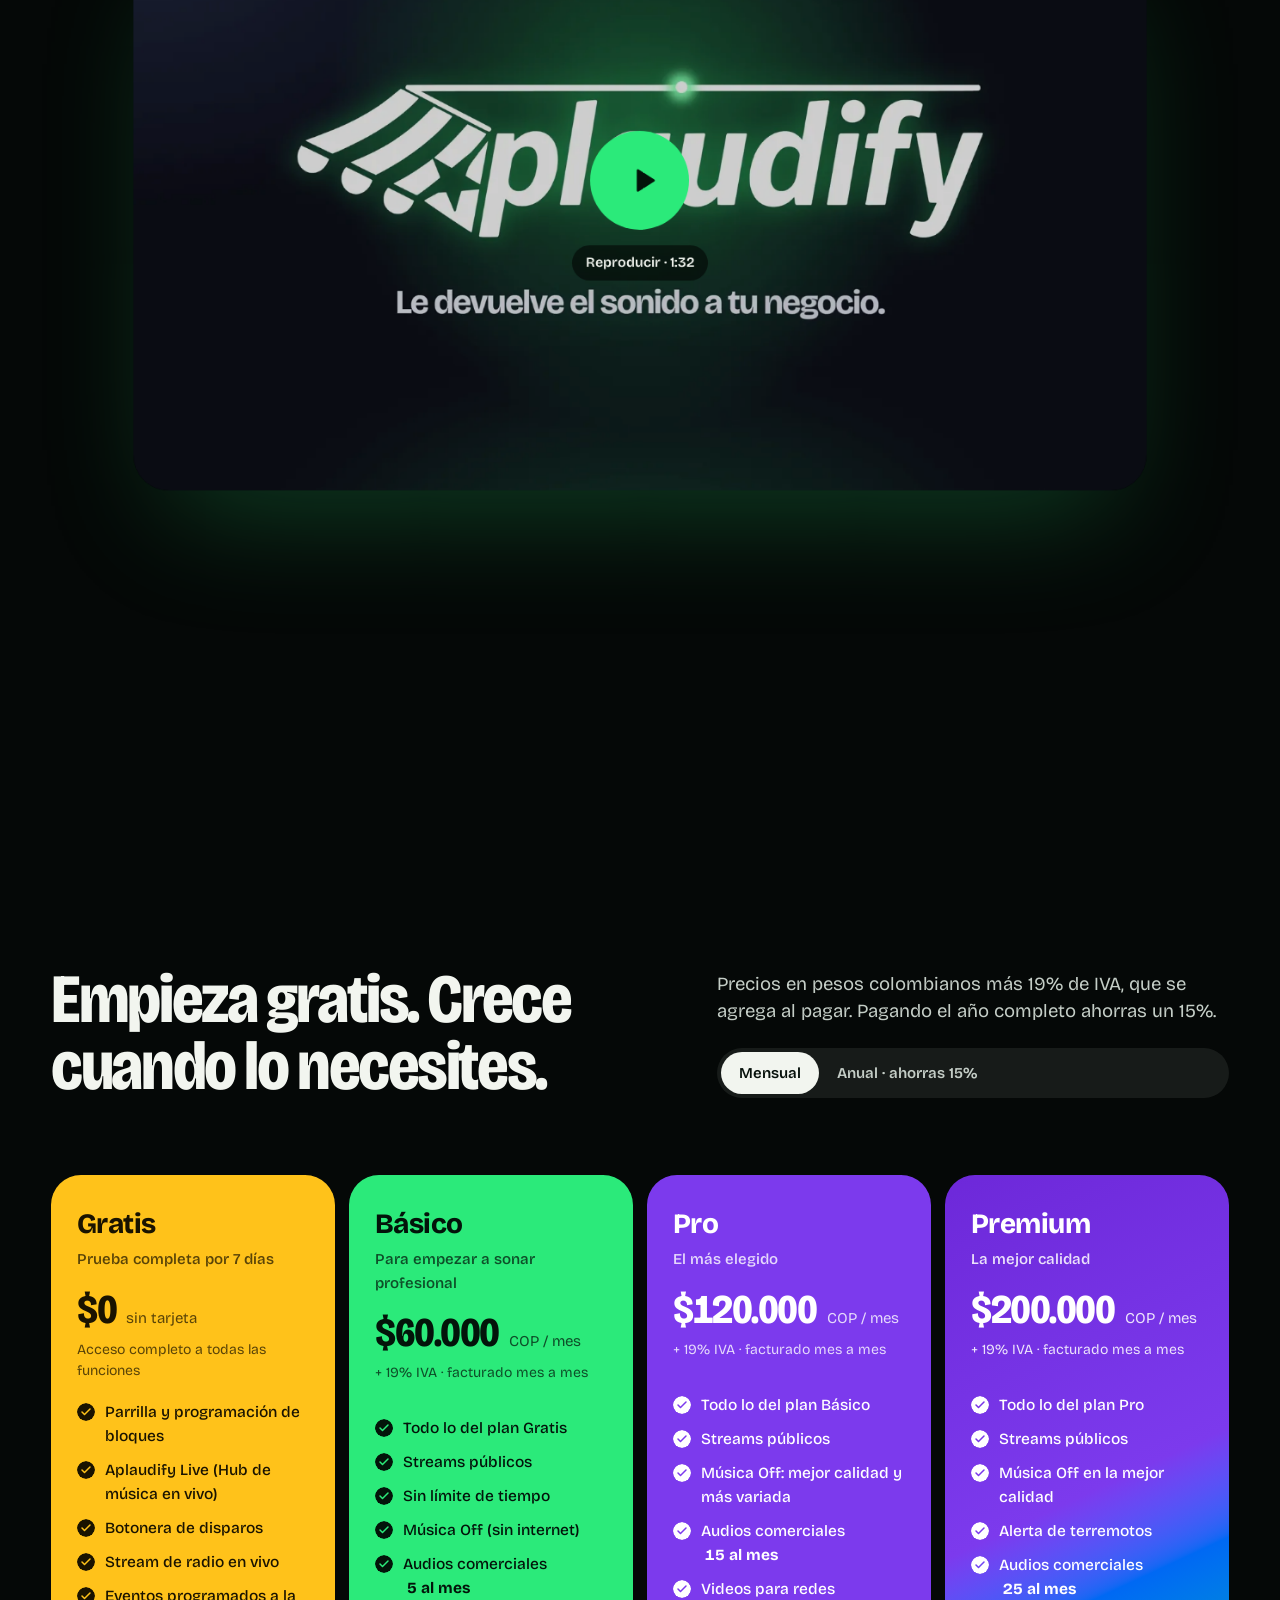
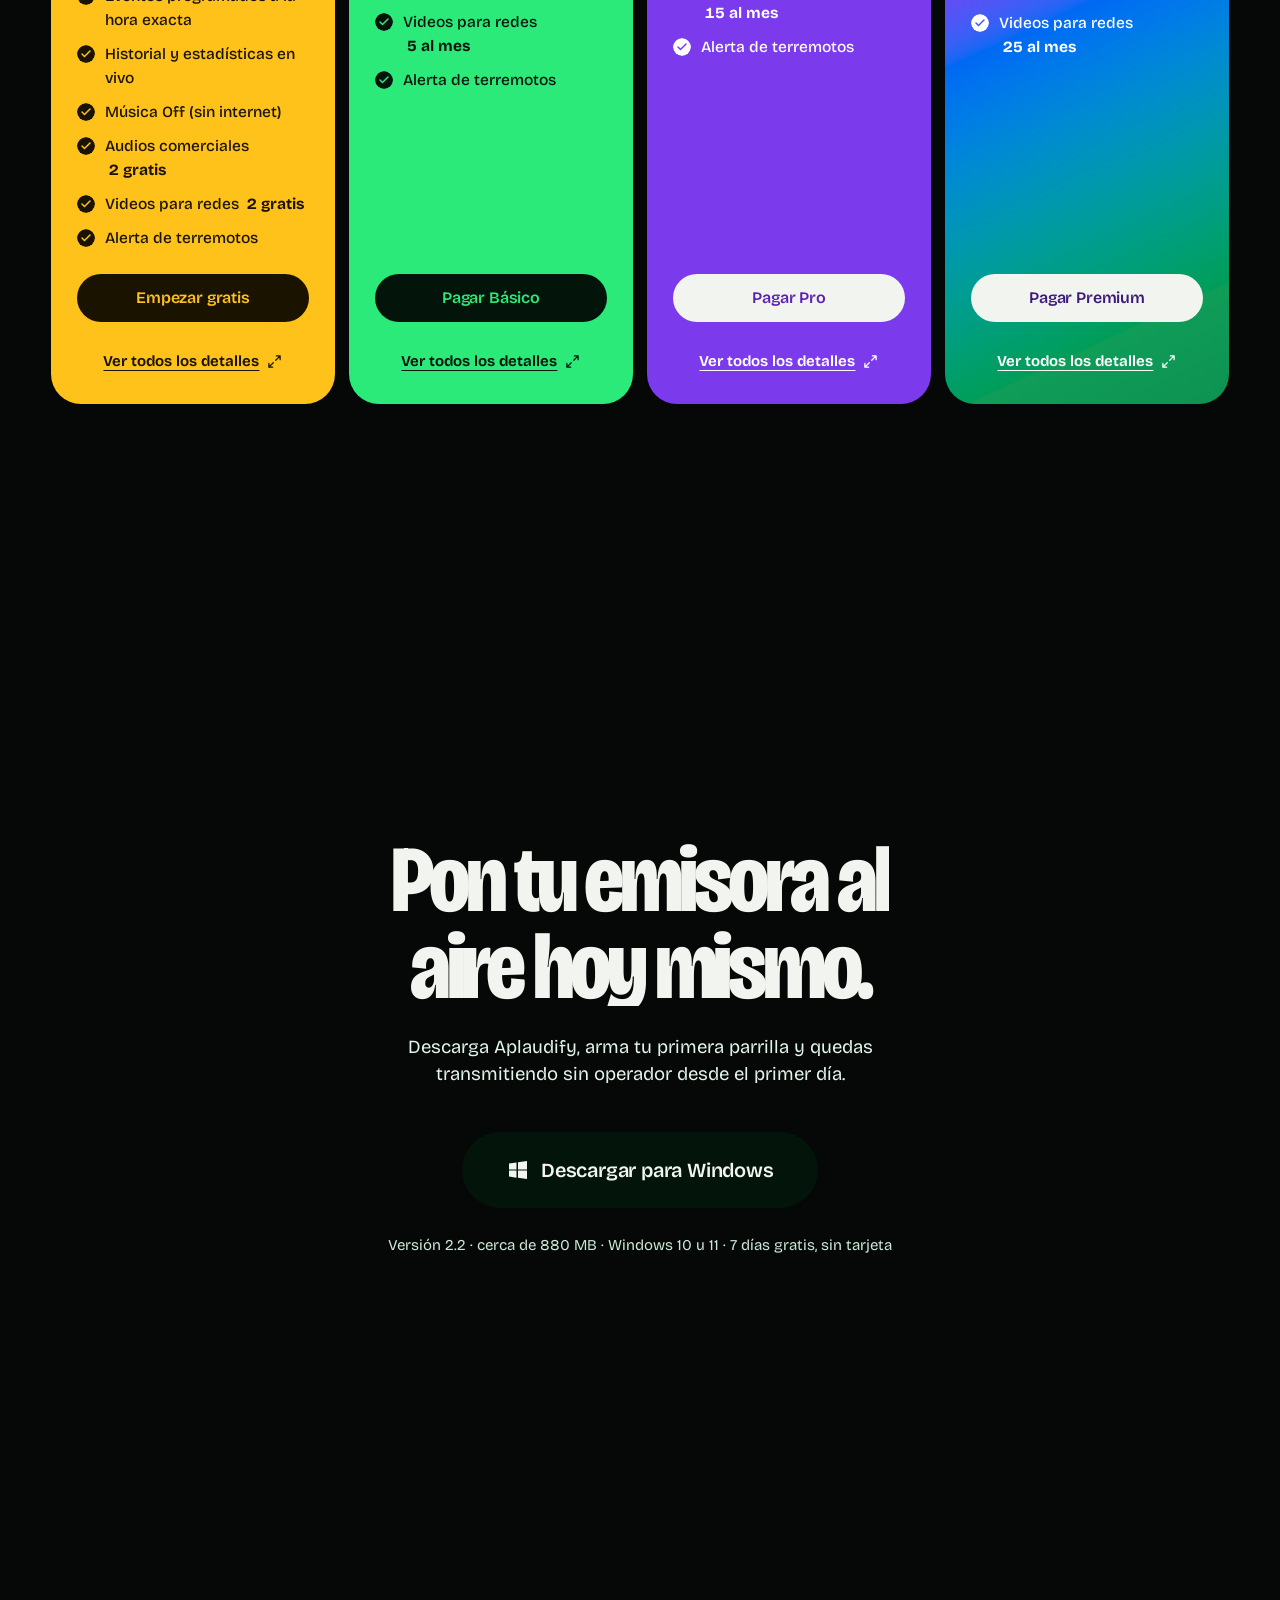
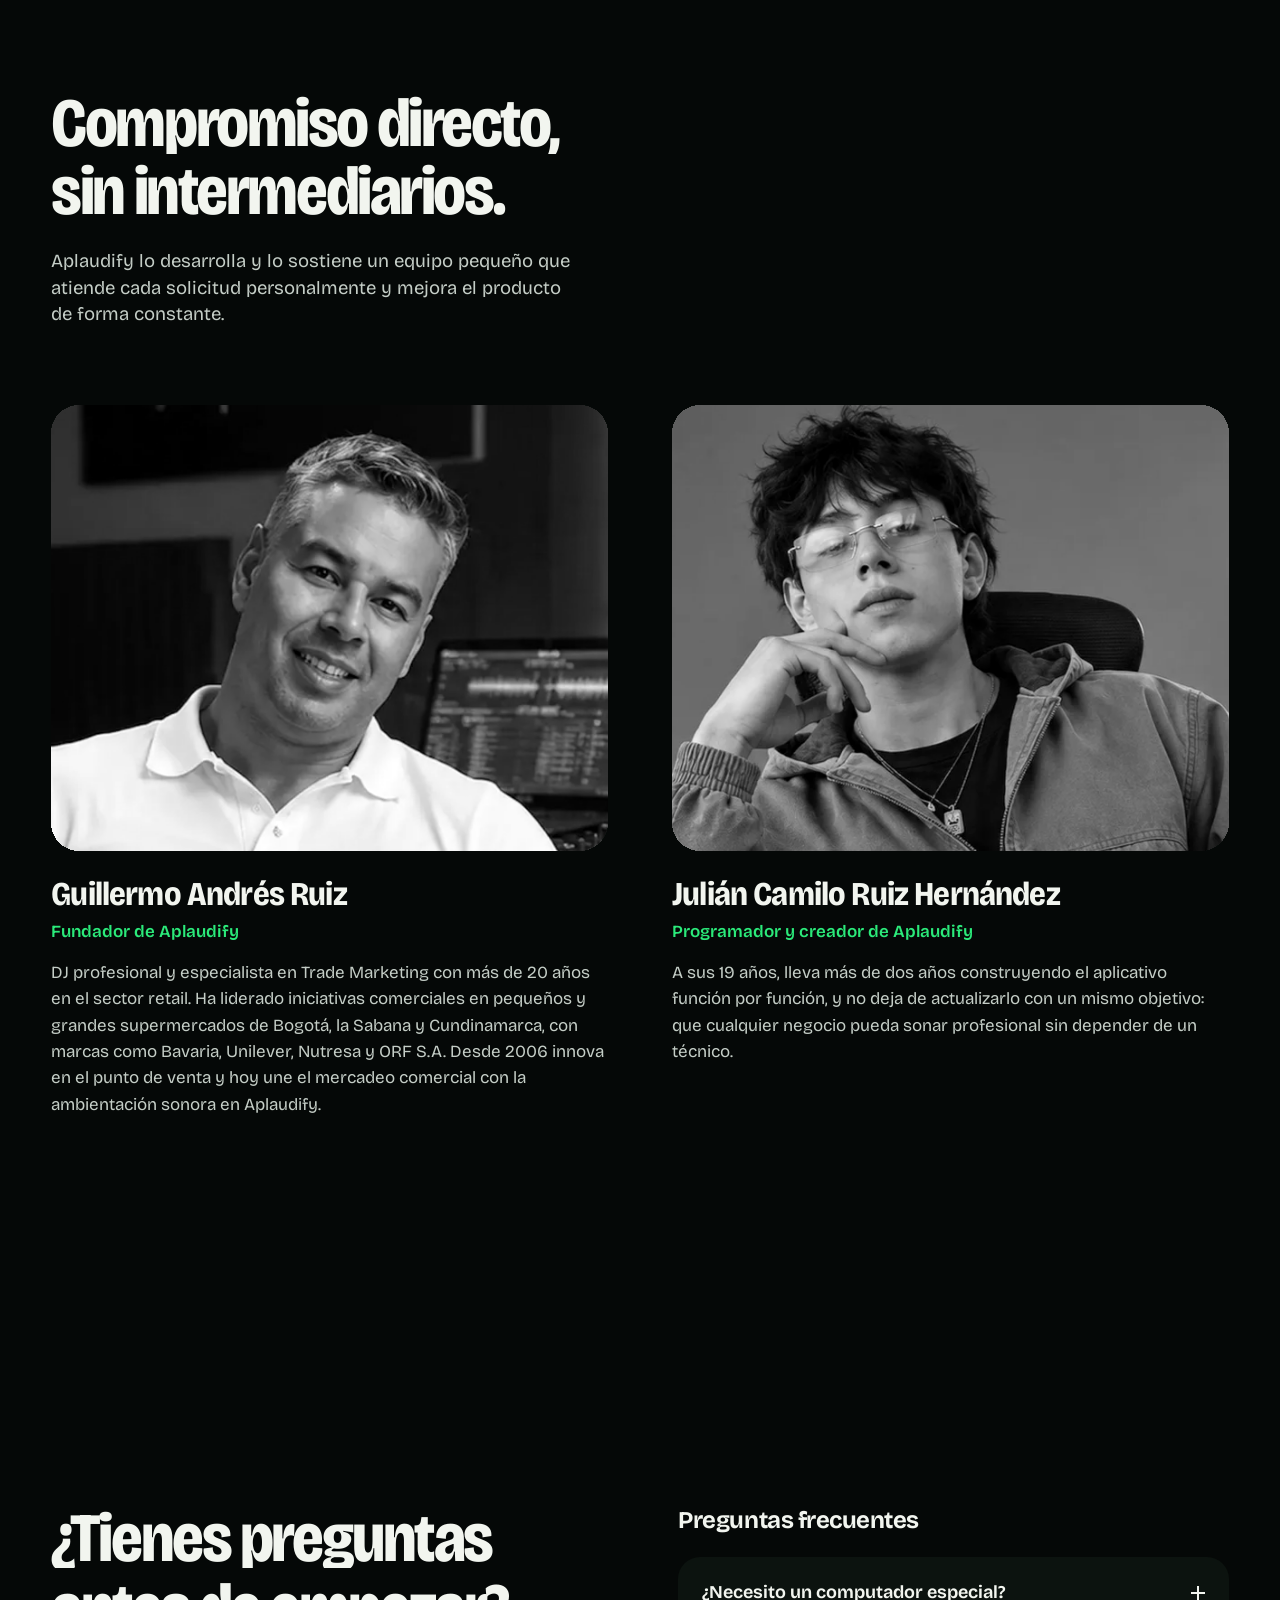
==== commit 5ef07bf3: "Dirección completa del responsable (Zipacón, Cundinamarca) Co-Authored-By: Claude Opus 5.5 <noreply@" ====
--- a/index.html
+++ b/index.html
@@ -969,7 +969,7 @@
         <a href="#cookies" data-cookies>Preferencias de cookies</a>
       </nav>
     </div>
-    <p class="footer__copy">© <span id="year">2026</span> Aplaudify · Guillermo Andrés Ruiz · NIT 1074616041-7 · Cra. 4 # 7-44, Colombia · <a href="mailto:aplaudify@gmail.com">aplaudify@gmail.com</a> · WhatsApp +57 310 888 3571</p>
+    <p class="footer__copy">© <span id="year">2026</span> Aplaudify · Guillermo Andrés Ruiz · NIT 1074616041-7 · Cra. 4 # 7-44, Zipacón, Cundinamarca · <a href="mailto:aplaudify@gmail.com">aplaudify@gmail.com</a> · WhatsApp +57 310 888 3571</p>
     <p class="footer__credits">Música de fondo: “Gardens” de penguinmusic (Pixabay), y “Lounge” de CyberSDF, “Lazy beach breaks” de K4MMERER y “Upbeat Lounge Background” de Soundrider/Dope, bajo licencia <a href="https://creativecommons.org/licenses/by/3.0/" target="_blank" rel="noopener">CC BY 3.0</a>.</p>
   </footer>
 
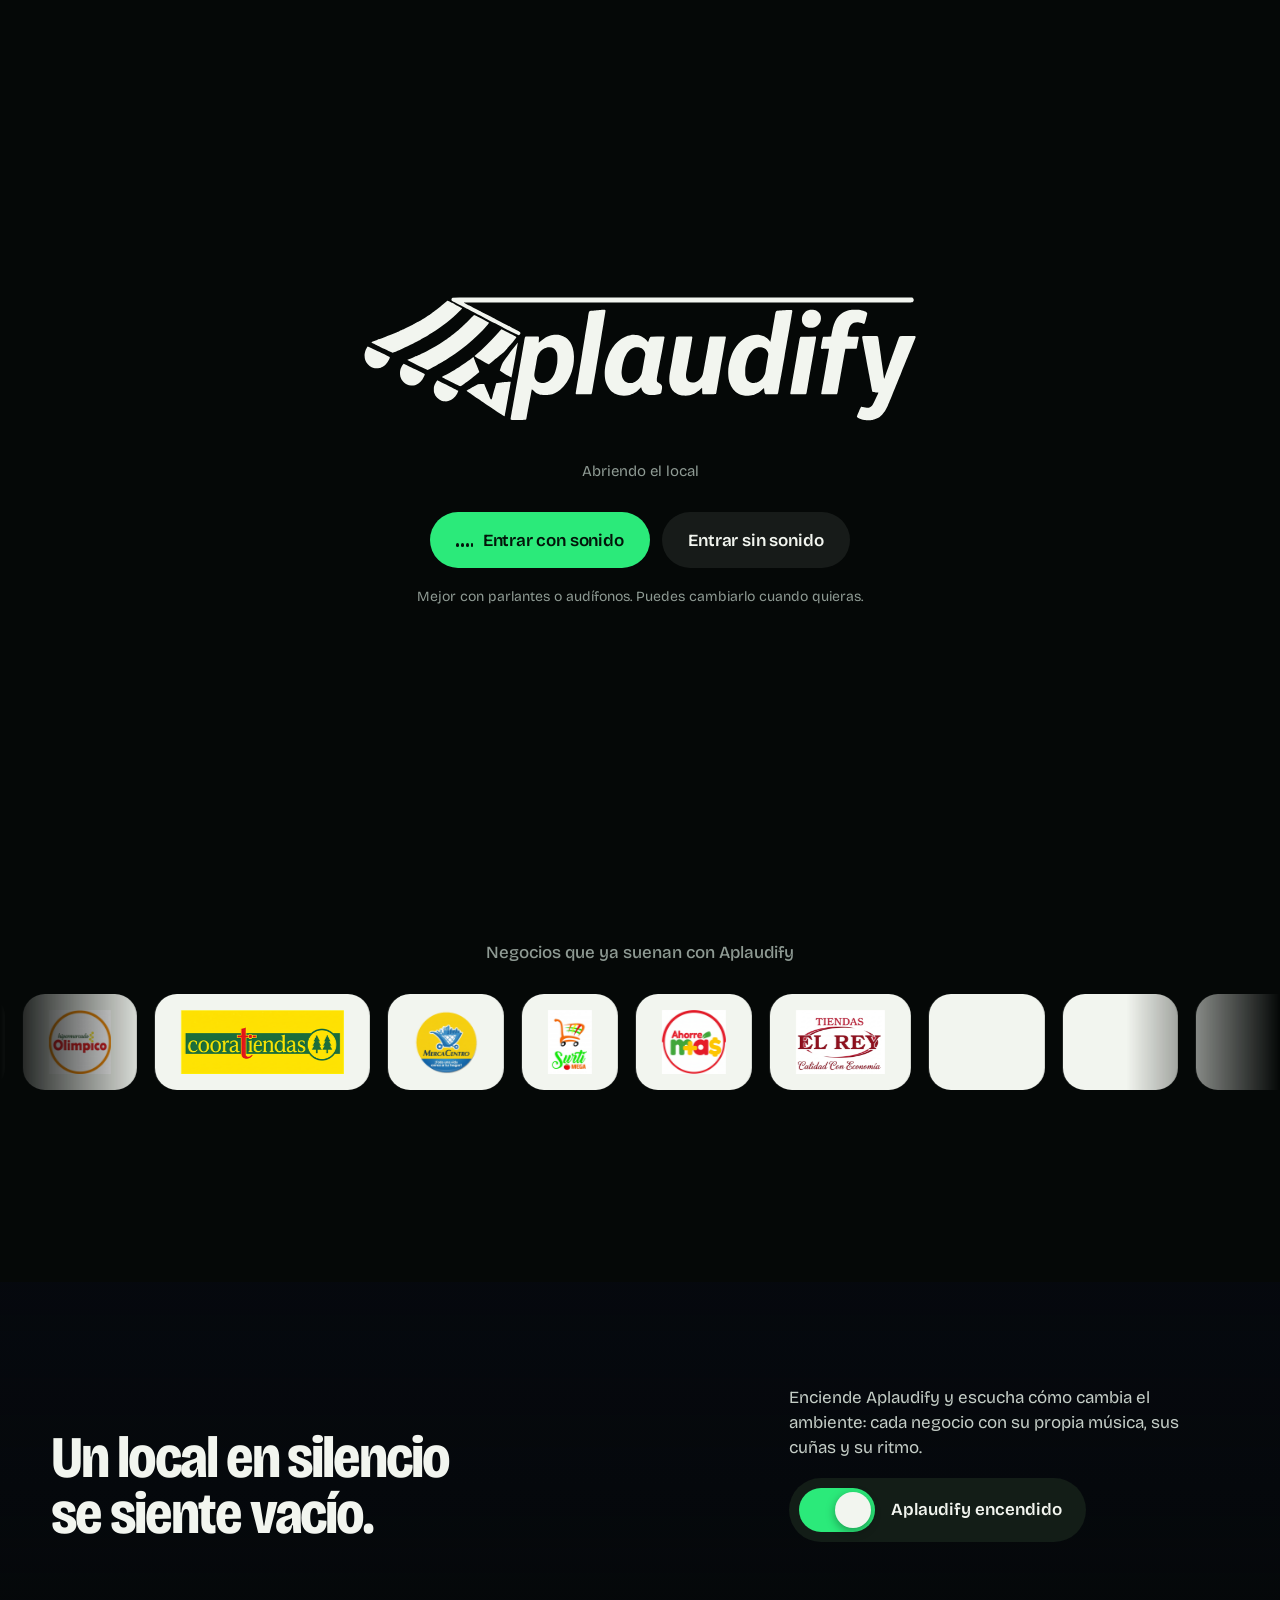
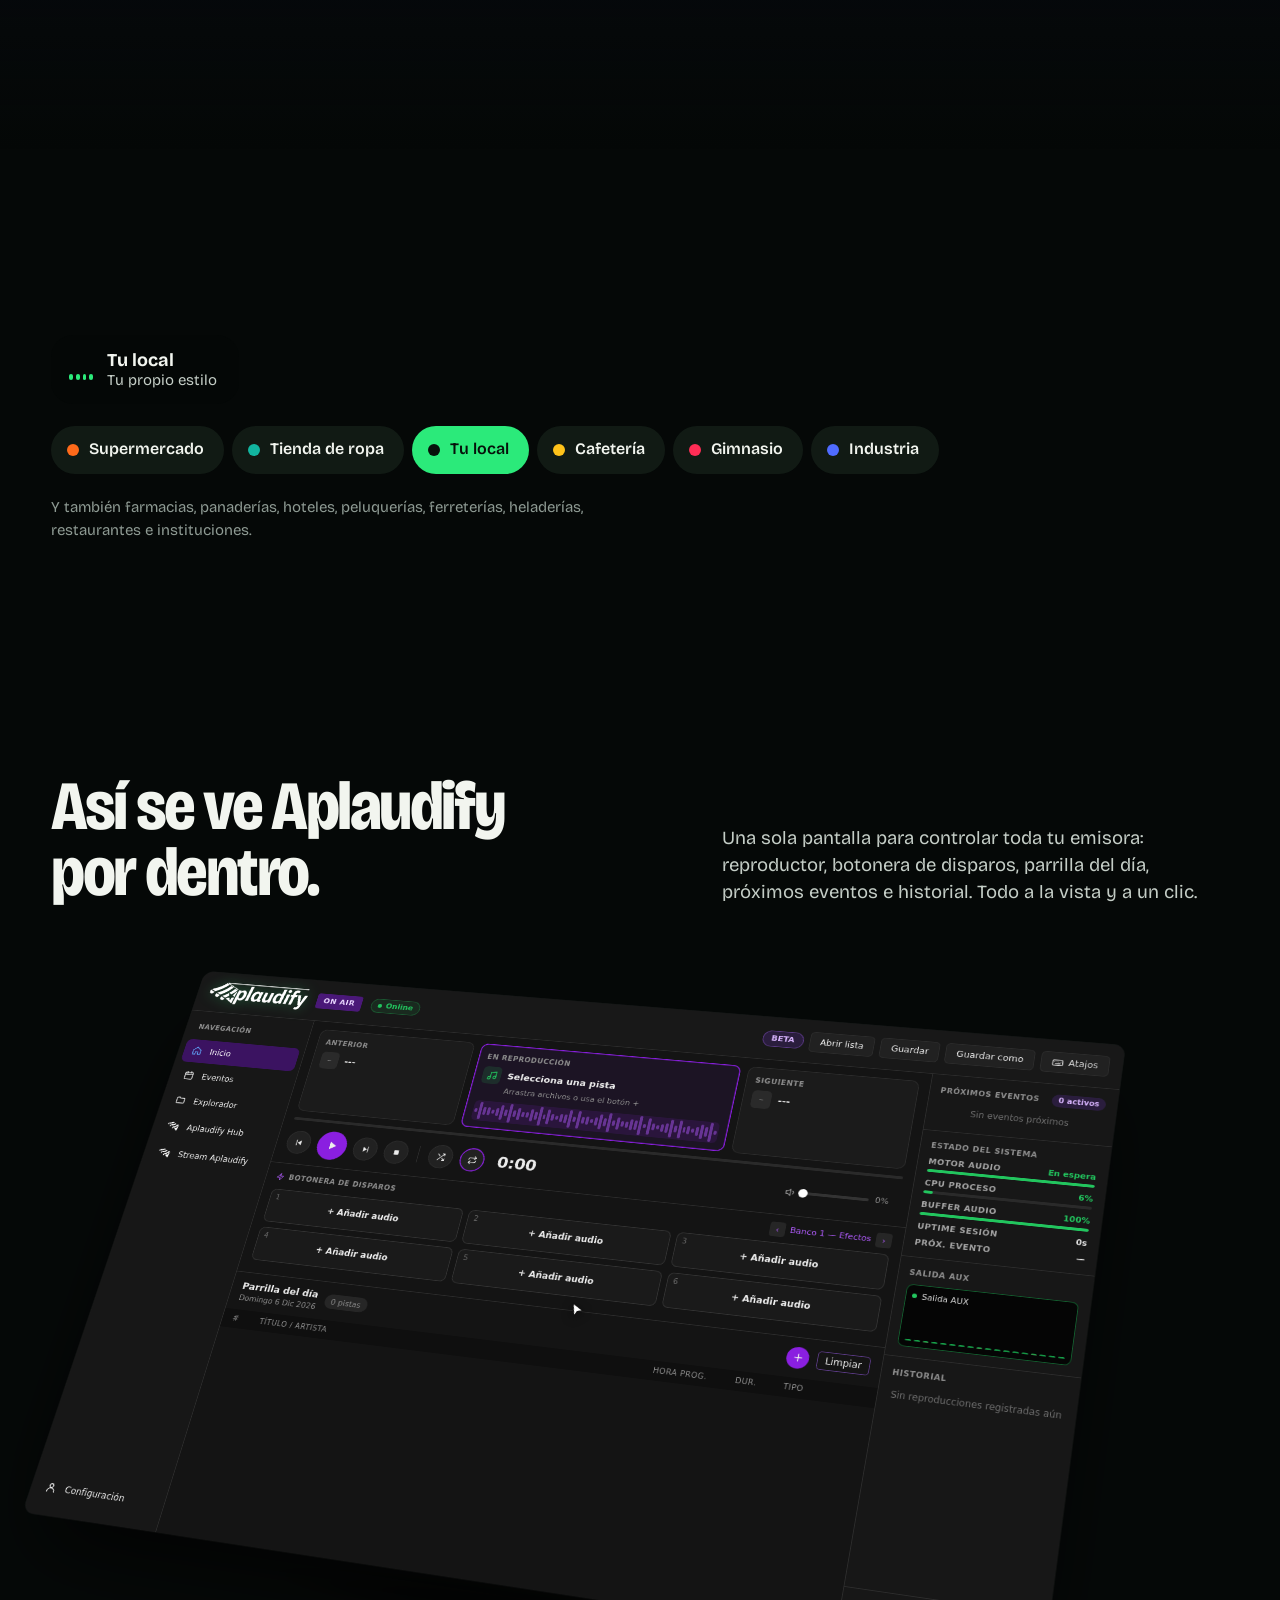
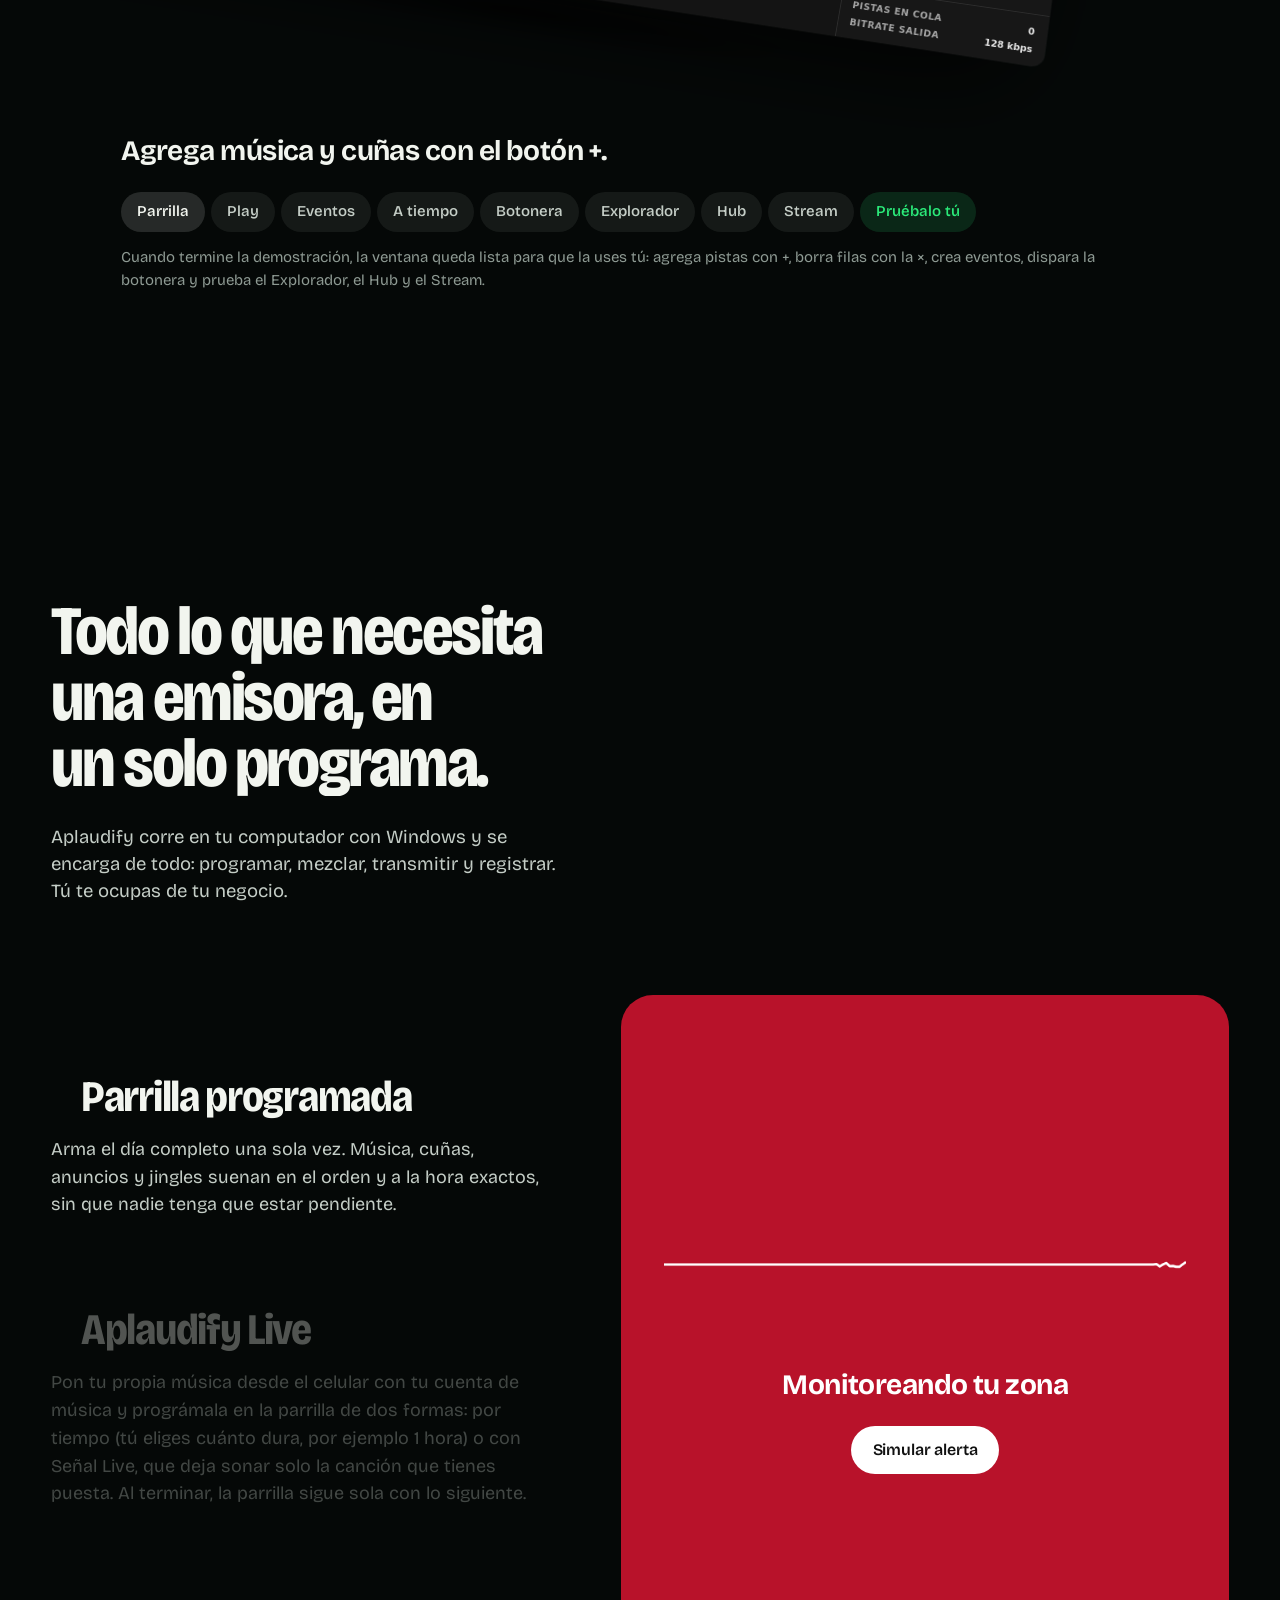
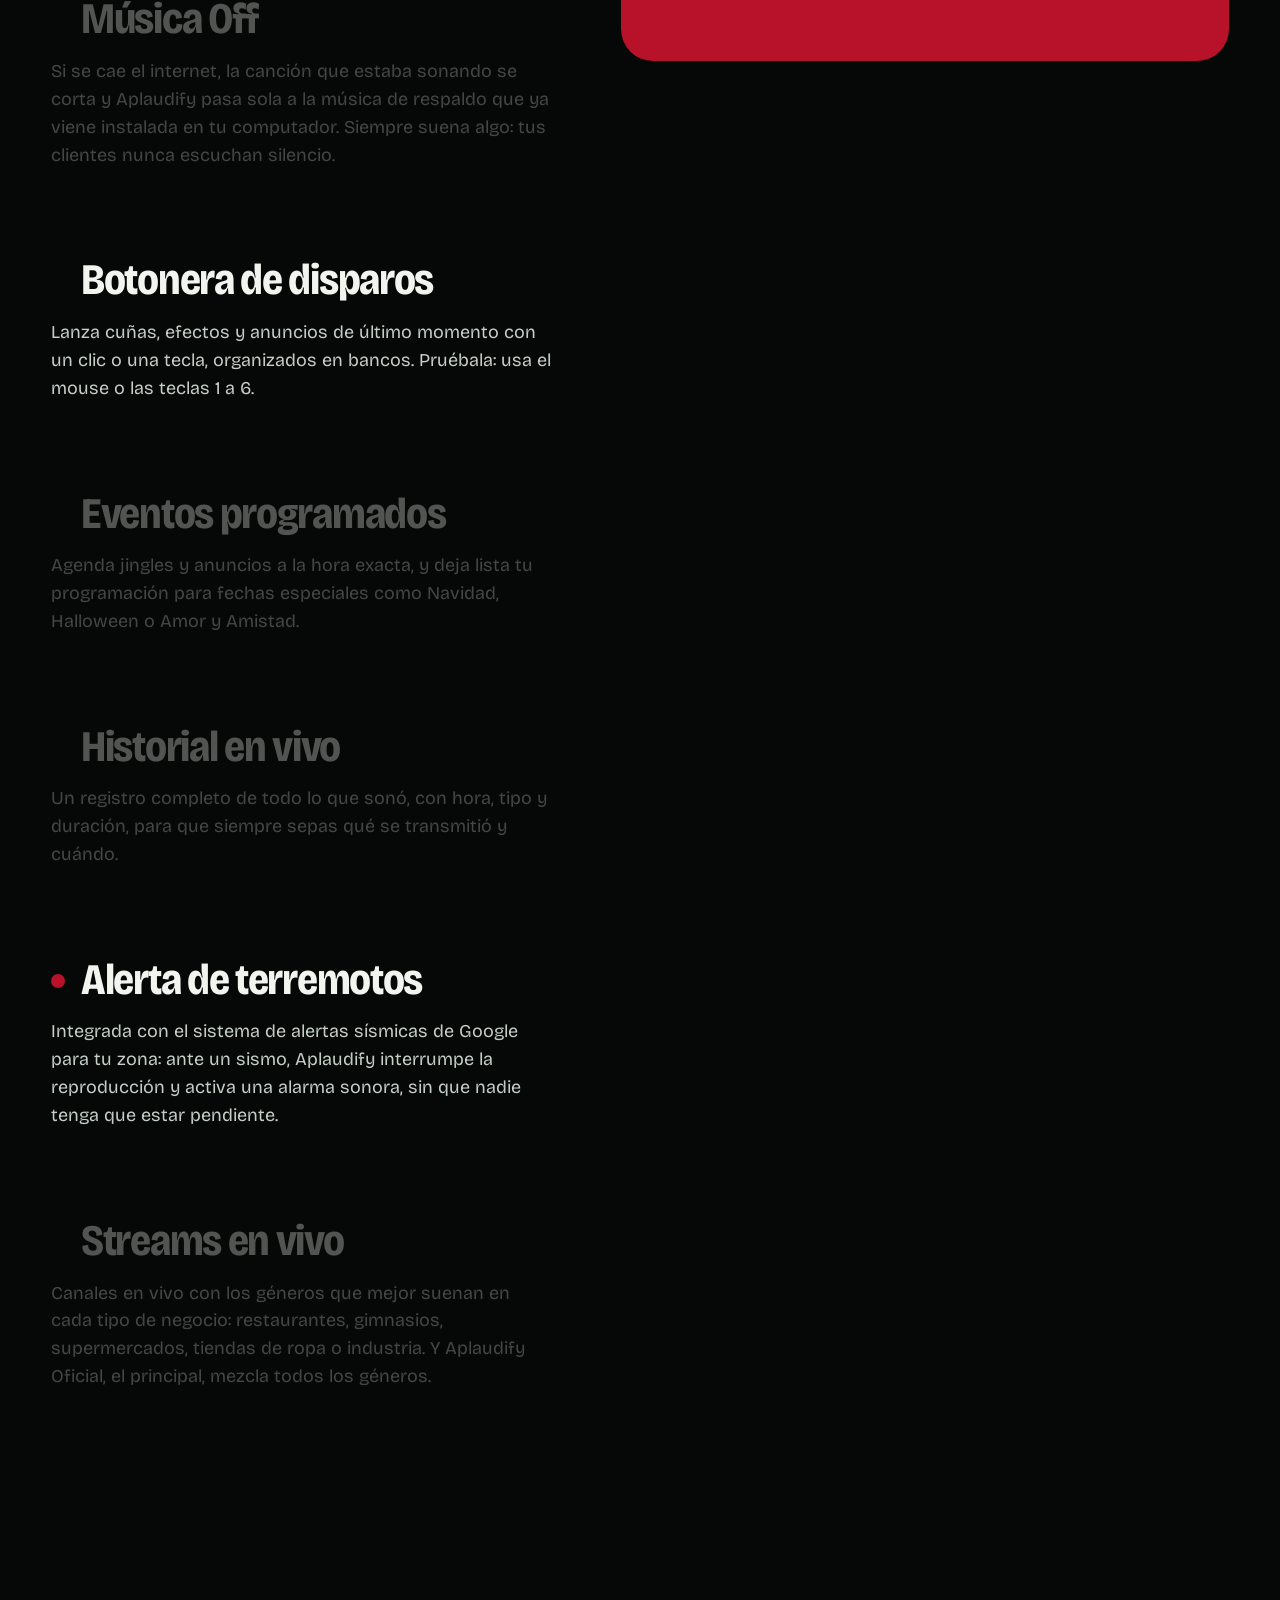
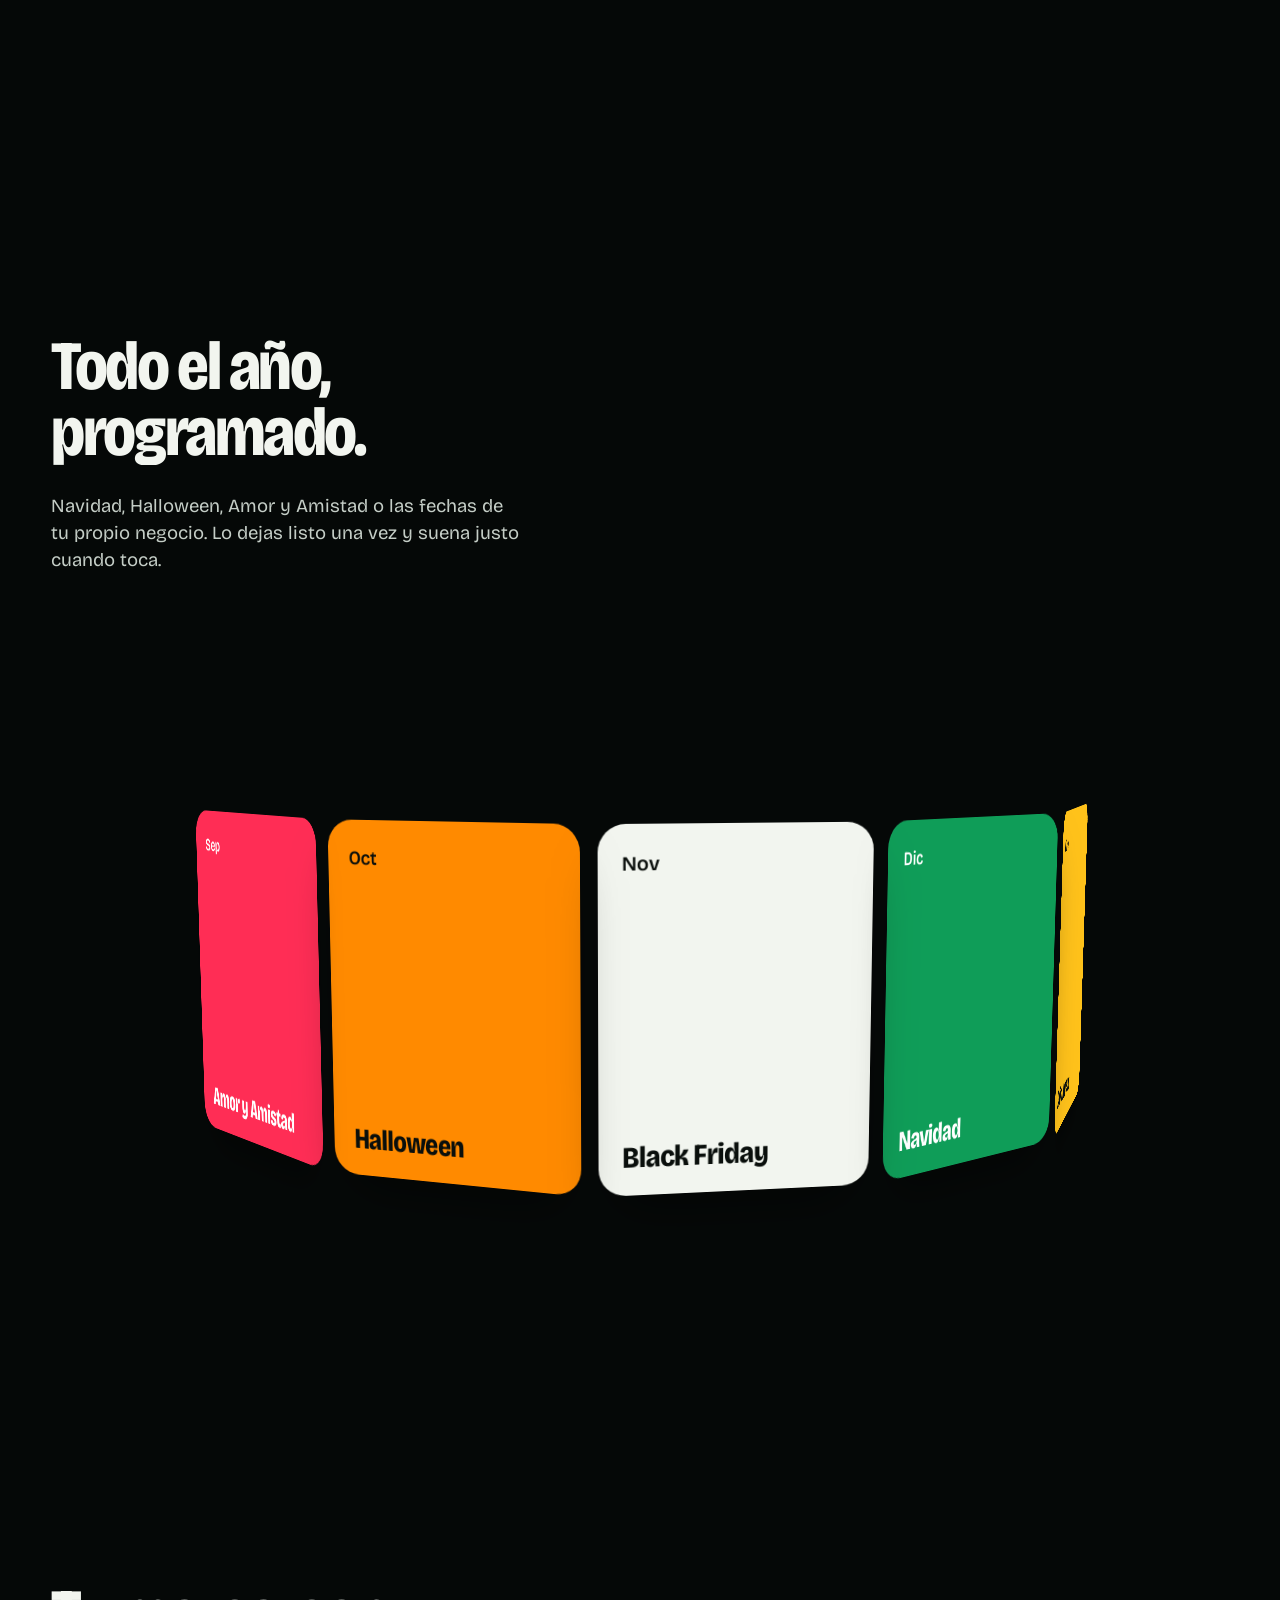
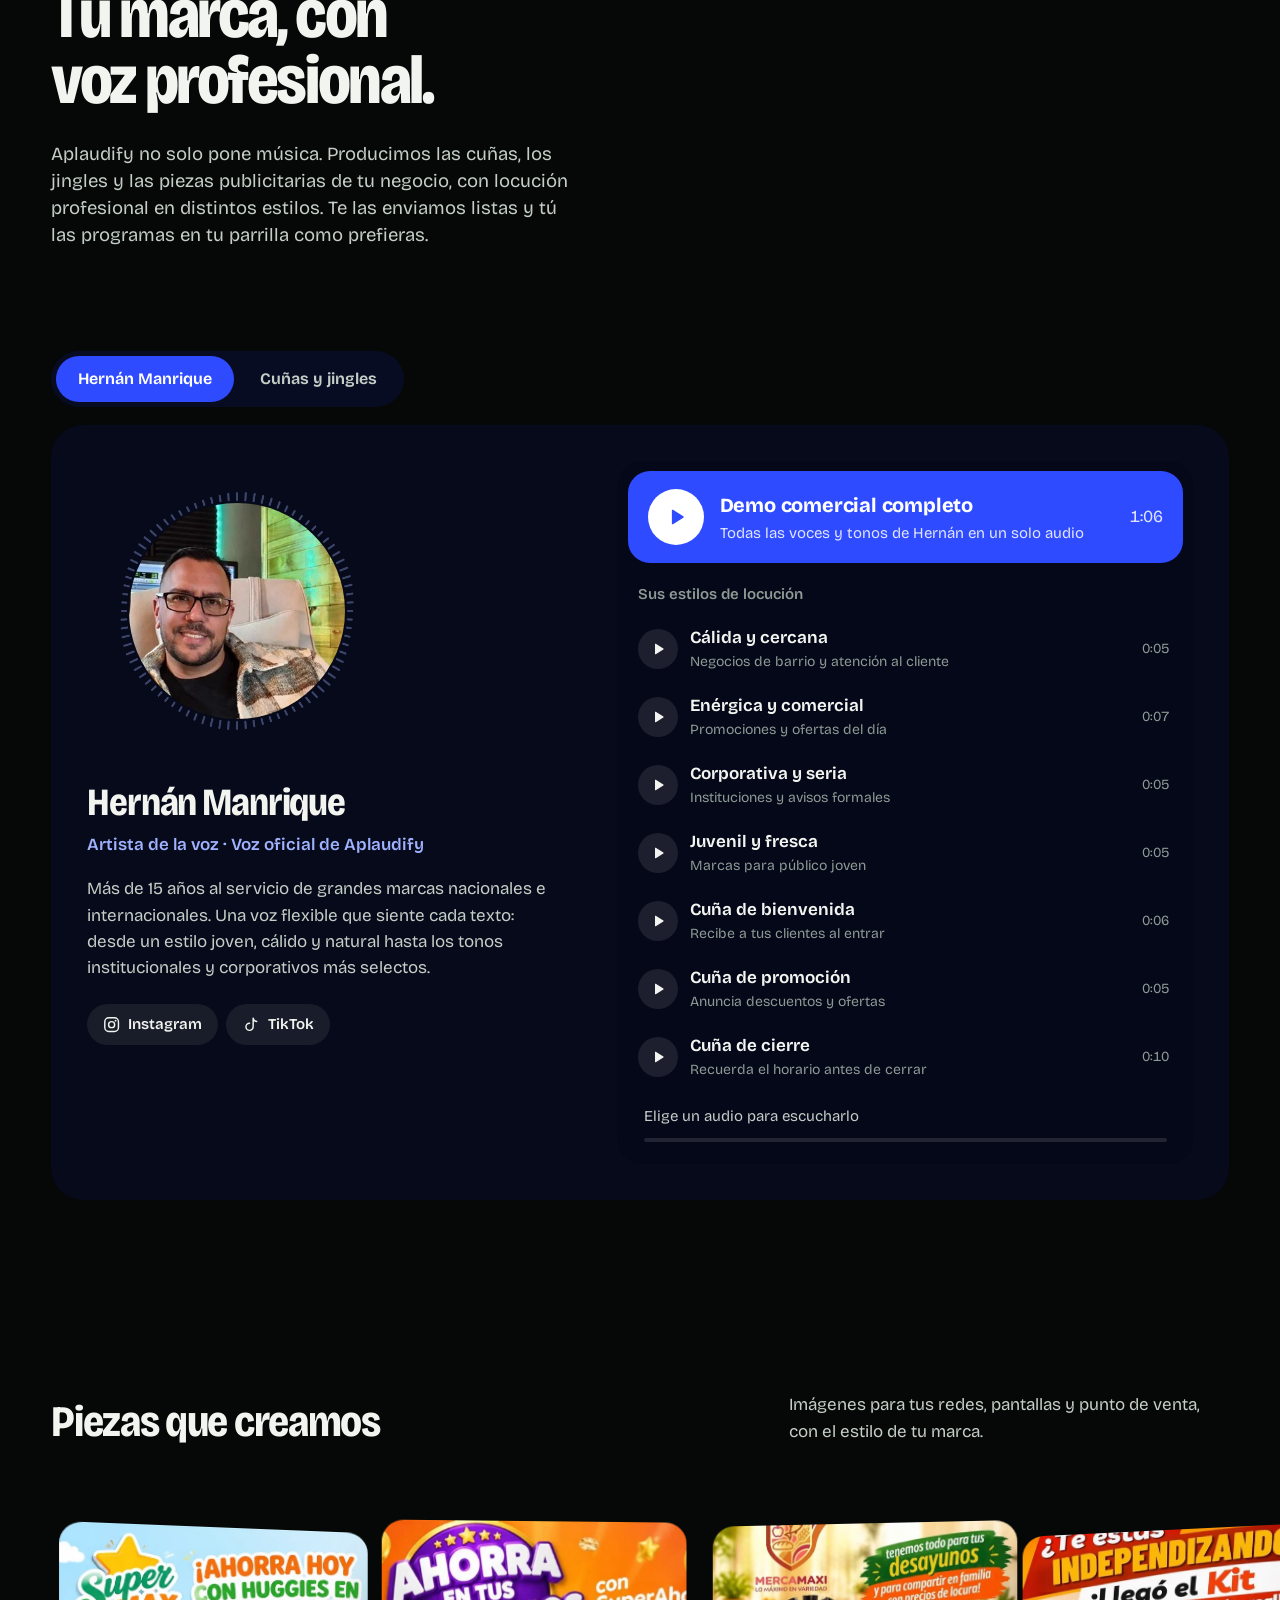
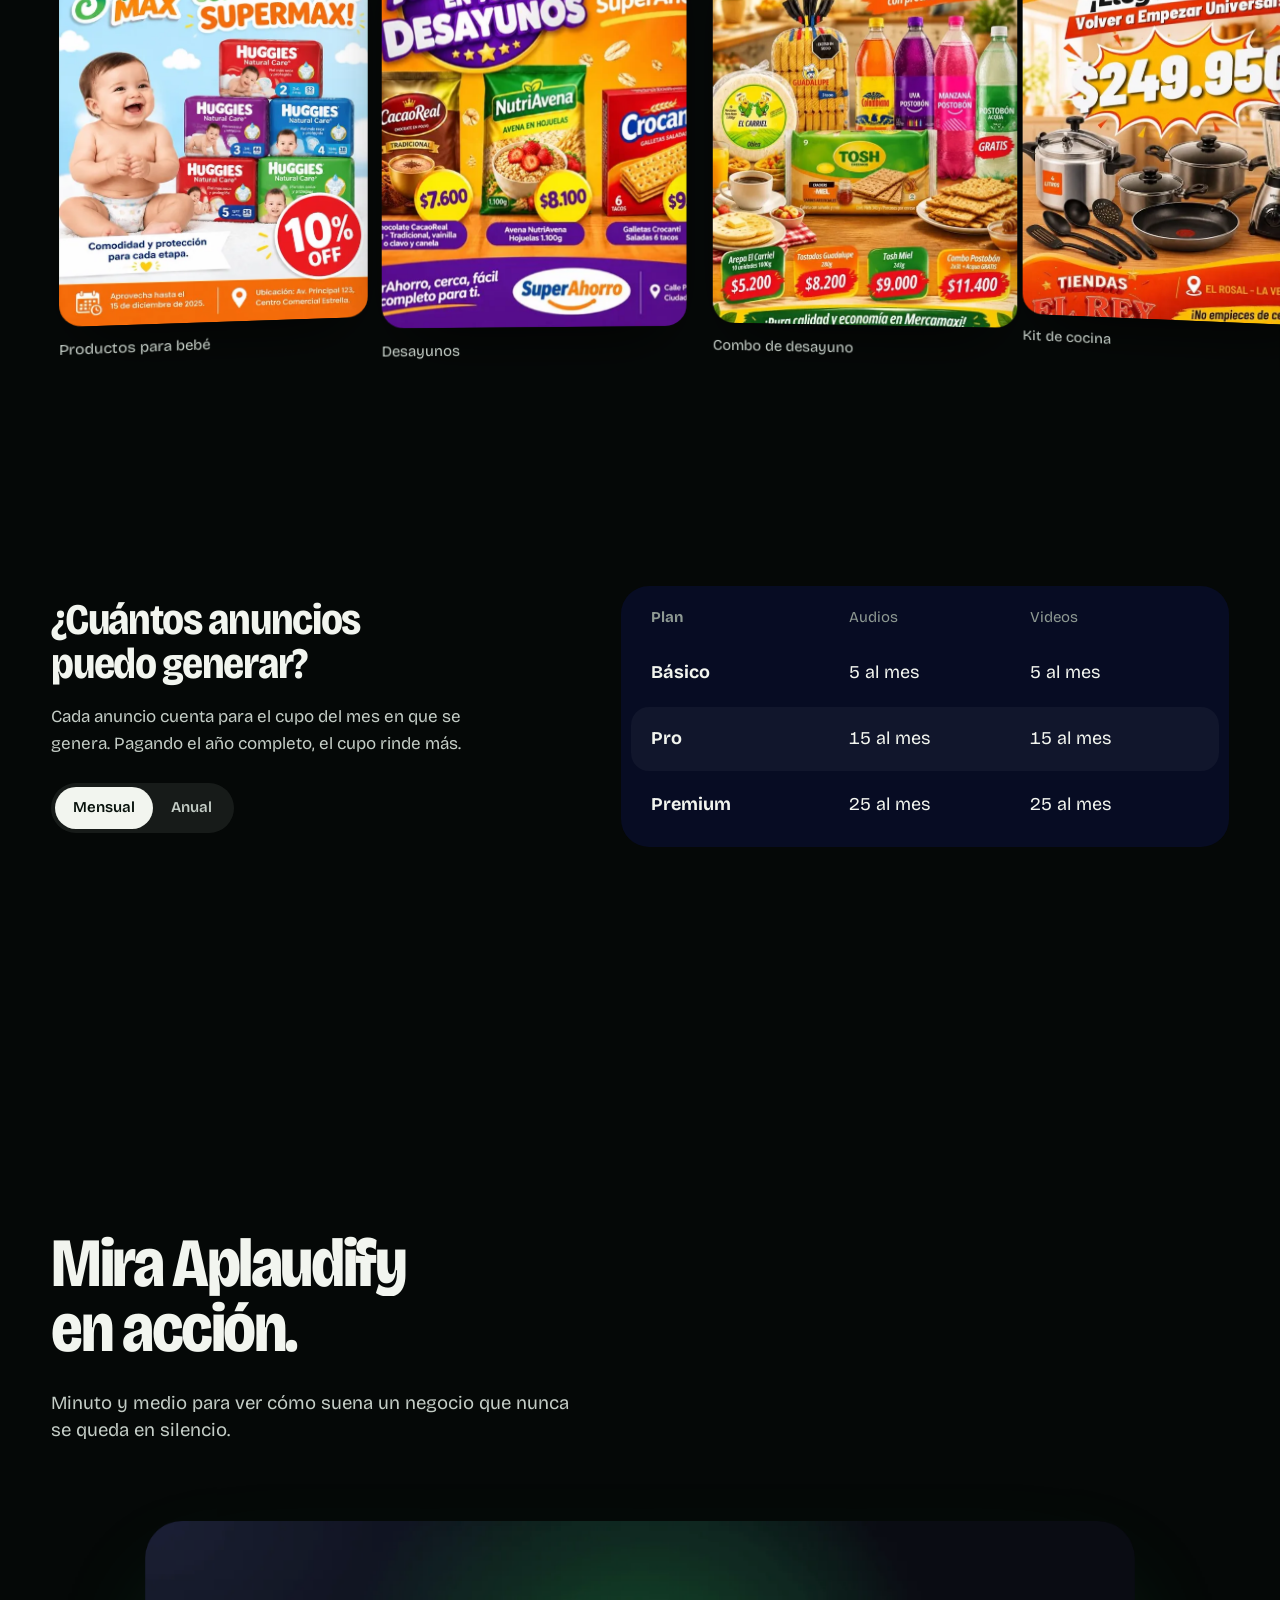
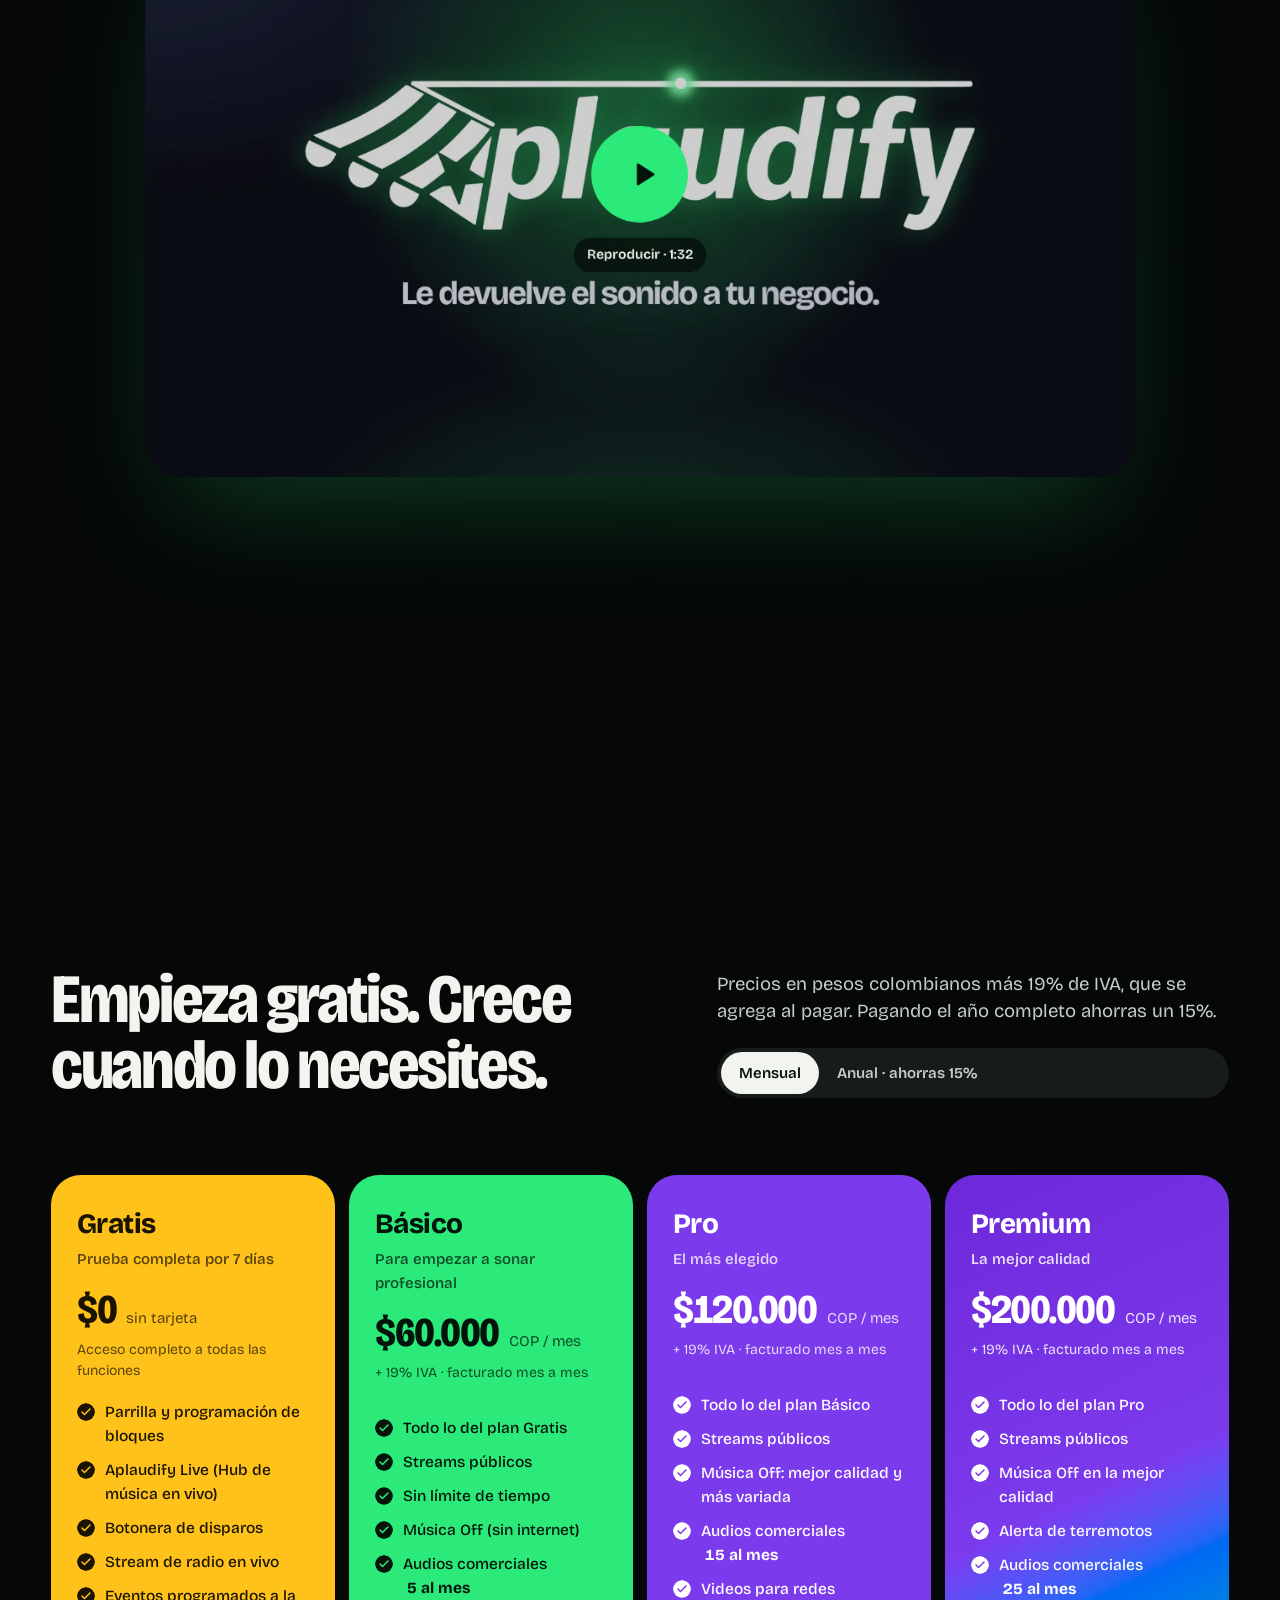
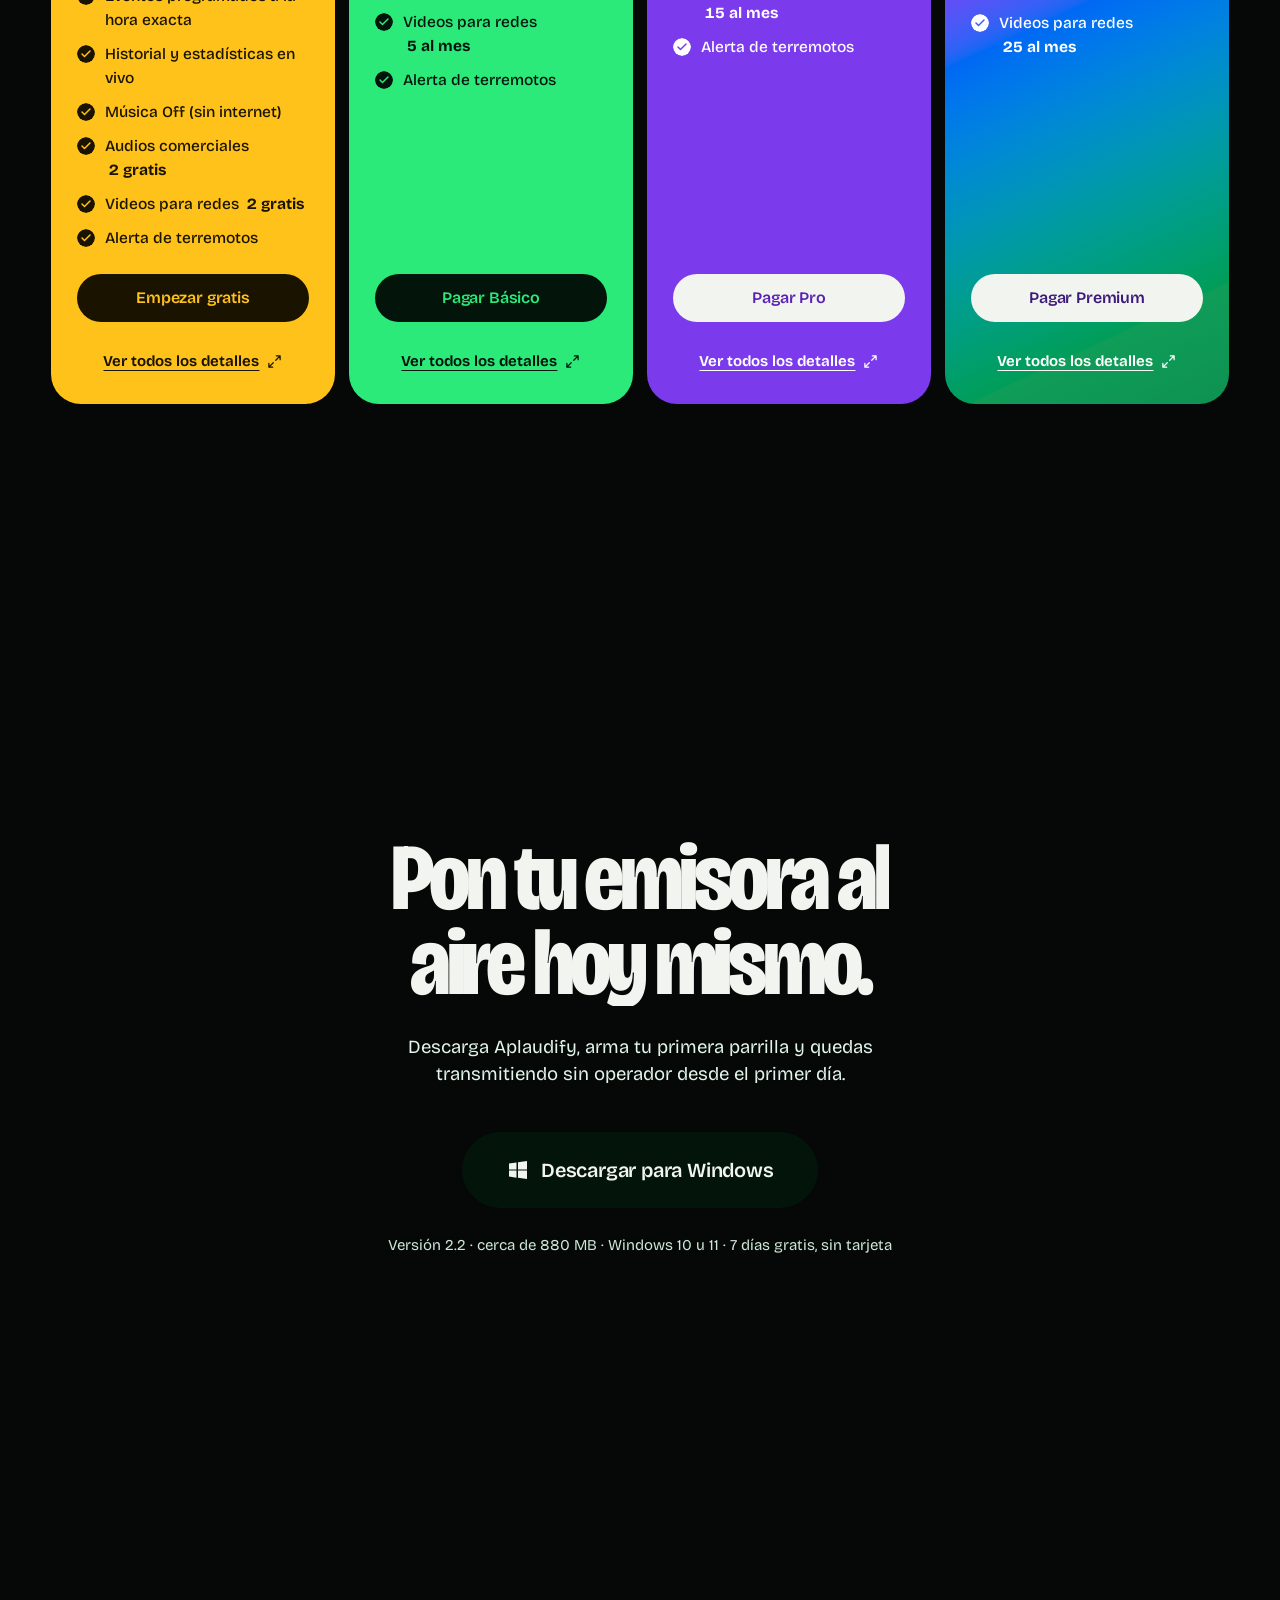
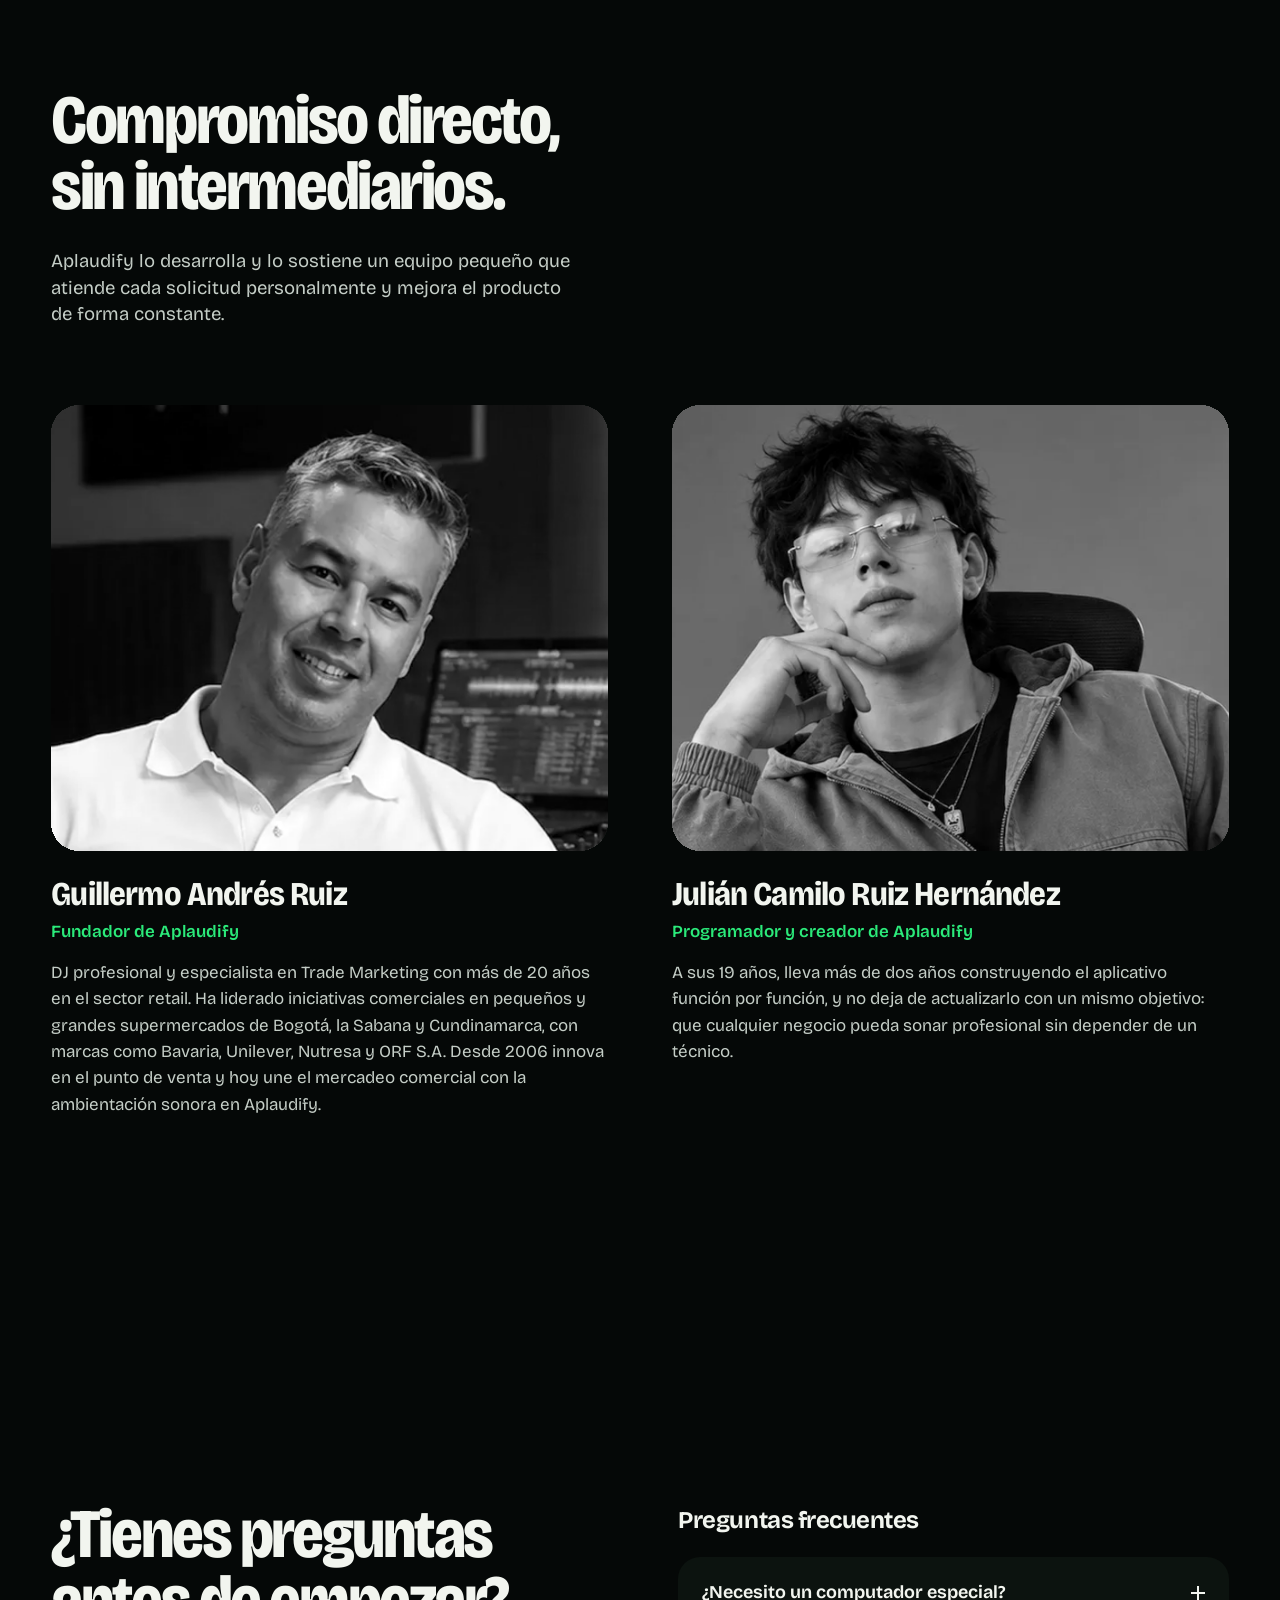
==== commit a8e5604c: "Arreglos para celular y PC: inicio arriba al recargar, casas 3D con su sección, logo con su espacio " ====
--- a/index.html
+++ b/index.html
@@ -2,6 +2,16 @@
 <html lang="es-CO">
 <head>
   <meta charset="utf-8">
+  <script>
+    // Al recargar, la página siempre empieza arriba del todo (sin volver a la última sección).
+    if ('scrollRestoration' in history) history.scrollRestoration = 'manual';
+    (function () {
+      var nav = performance.getEntriesByType ? performance.getEntriesByType('navigation')[0] : null;
+      if (nav && nav.type !== 'navigate' && location.hash) history.replaceState(null, '', location.pathname + location.search);
+      window.scrollTo(0, 0);
+      addEventListener('pagehide', function () { window.scrollTo(0, 0); });
+    })();
+  </script>
   <meta name="viewport" content="width=device-width, initial-scale=1, viewport-fit=cover">
   <title>Aplaudify · Software de sonorización para negocios</title>
   <meta name="description" content="Aplaudify programa, mezcla y transmite la música, las cuñas y los jingles de tu negocio, sin operador y a la hora exacta. Pruébalo 7 días gratis en Windows 10 y 11.">
@@ -236,12 +246,12 @@
 
             <aside class="ap-side">
               <span class="ap-label">Navegación</span>
-              <button type="button" class="ap-nav is-active" data-ap-nav="inicio"><svg class="ic"><use href="#i-home"/></svg>Inicio</button>
-              <button type="button" class="ap-nav" data-ap-nav="eventos"><svg class="ic"><use href="#i-calendar"/></svg>Eventos</button>
-              <button type="button" class="ap-nav" data-ap-nav="explorador"><svg class="ic"><use href="#i-folder"/></svg>Explorador</button>
-              <button type="button" class="ap-nav" data-ap-nav="hub"><img src="assets/img/logo/isotipo.png" alt="" width="18" height="18">Aplaudify Hub</button>
-              <button type="button" class="ap-nav ap-nav--stream" data-ap-nav="stream"><img src="assets/img/logo/isotipo.png" alt="" width="18" height="18">Stream Aplaudify</button>
-              <button type="button" class="ap-nav ap-nav--cfg" data-ap-nav="config"><svg class="ic"><use href="#i-user"/></svg>Configuración</button>
+              <button type="button" class="ap-nav is-active" data-ap-nav="inicio"><svg class="ic"><use href="#i-home"/></svg><span>Inicio</span></button>
+              <button type="button" class="ap-nav" data-ap-nav="eventos"><svg class="ic"><use href="#i-calendar"/></svg><span>Eventos</span></button>
+              <button type="button" class="ap-nav" data-ap-nav="explorador"><svg class="ic"><use href="#i-folder"/></svg><span>Explorador</span></button>
+              <button type="button" class="ap-nav" data-ap-nav="hub"><img src="assets/img/logo/isotipo.png" alt="" width="18" height="18"><span>Aplaudify Hub</span></button>
+              <button type="button" class="ap-nav ap-nav--stream" data-ap-nav="stream"><img src="assets/img/logo/isotipo.png" alt="" width="18" height="18"><span>Stream Aplaudify</span></button>
+              <button type="button" class="ap-nav ap-nav--cfg" data-ap-nav="config"><svg class="ic"><use href="#i-user"/></svg><span>Configuración</span></button>
             </aside>
 
             <div class="ap-main">
--- a/assets/css/main.css
+++ b/assets/css/main.css
@@ -627,9 +627,6 @@
   transform: translate(-30%, -60%) rotate(-3deg);
 }
 .appwin .ap-ghost { position: absolute; left: 0; top: 0; z-index: 9; }
-.ap-sizer { display: none; }
-.product__tilt.is-scroll { overflow: auto; overscroll-behavior: contain; }
-.product__tilt.is-scroll .ap-sizer { display: block; width: var(--sw); height: var(--sh); }
 .ap-grid.is-drop { box-shadow: inset 0 0 0 2px #8a1fe0; background: rgba(138, 31, 224, .06); }
 .ap-green { padding: 9px 16px; border: 0; border-radius: 999px; background: #1DB954; color: #04140a !important; font-weight: 700; cursor: pointer; transition: transform .14s var(--ease-out); }
 .ap-green.is-press, .ap-purple.is-press, .ap-mini.is-press { transform: scale(.92); }
@@ -710,6 +707,53 @@
 .ap-toast { position: absolute; left: 50%; bottom: 18px; z-index: 8; padding: 8px 14px; border-radius: 8px; background: #241634; color: #f3e8ff; box-shadow: 0 0 0 1px #5b2a8a; font-weight: 600; transform: translate(-50%, 20px); opacity: 0; transition: opacity .25s ease, transform .3s var(--ease-out); pointer-events: none; }
 .ap-toast.is-on { opacity: 1; transform: translate(-50%, 0); }
 .appwin.is-try .ap-cursor { display: none; }
+
+/* La app en celular: la misma app, reacomodada a lo angosto para que se vea completa
+   (sin recortes): menú arriba en fila, eventos e historial abajo. */
+.product__tilt.is-compact { aspect-ratio: auto; overflow: hidden; border-radius: 18px; }
+.product__tilt.is-compact::after { display: none; }
+.appwin.is-compact {
+  width: 440px; height: 1060px; border-radius: 0;
+  grid-template-columns: minmax(0, 1fr); grid-template-rows: 54px auto 760px minmax(0, 1fr);
+}
+.is-compact .ap-top { grid-column: 1; gap: 10px; padding: 0 12px; }
+.is-compact .ap-logo { width: 116px; }
+.is-compact .ap-top__btns { display: none; }
+.is-compact .ap-side { grid-row: 2; flex-direction: row; gap: 2px; padding: 6px; box-shadow: inset 0 -1px 0 var(--ap-line); }
+.is-compact .ap-side .ap-label { display: none; }
+.is-compact .ap-nav { flex: 1 1 0; min-width: 0; flex-direction: column; justify-content: center; gap: 4px; padding: 7px 2px; font-size: 9.5px; line-height: 1.15; text-align: center; }
+.is-compact .ap-nav span { overflow-wrap: anywhere; }
+.is-compact .ap-nav--cfg { margin-top: 0; }
+.is-compact .ap-main { grid-row: 3; grid-template-rows: 430px minmax(0, 1fr); }
+.is-compact .ap-deck { grid-template-columns: minmax(0, 1fr); padding: 10px 12px 6px; }
+.is-compact .ap-deck .ap-card:not(.ap-card--now) { display: none; }
+.is-compact .ap-progress { margin: 2px 12px 0; }
+.is-compact .ap-transport { gap: 8px; padding: 10px 12px; }
+.is-compact .ap-sep, .is-compact .ap-vol { display: none; }
+.is-compact .ap-time { margin-left: auto; font-size: 20px; }
+.is-compact .ap-cart { padding: 10px 12px; }
+.is-compact .ap-pad { height: 46px; }
+.is-compact .ap-ex__col { padding: 10px; gap: 6px; }
+.is-compact .ap-ex__projects li { padding: 8px; gap: 8px; font-size: 11px; }
+.is-compact .ap-ex__files li { grid-template-columns: 16px minmax(0, 1fr) auto 22px; gap: 6px; padding: 6px; font-size: 11px; }
+.is-compact .ap-hint { font-size: 9.5px; }
+.is-compact .ap-hub__on { grid-template-columns: minmax(0, 1fr); grid-template-rows: auto auto; }
+.is-compact .ap-hub__left { gap: 8px; padding: 10px 12px; }
+.is-compact .ap-hub__lists span { aspect-ratio: 2.1; }
+.is-compact .ap-hub__plan { gap: 9px; padding: 10px 12px; box-shadow: inset 0 1px 0 var(--ap-line); }
+.is-compact .ap-st { gap: 8px; padding: 10px 12px; }
+.is-compact .ap-st__panel { grid-template-columns: minmax(0, 1fr) auto; gap: 8px 10px; padding: 10px; }
+.is-compact .ap-st__sel { grid-column: 1 / -1; }
+.is-compact .ap-st__panel .ap-purple { grid-column: 1 / -1; }
+.is-compact .ap-st__grid { grid-template-columns: repeat(2, minmax(0, 1fr)); }
+.is-compact .ap-grid__head { gap: 8px; padding: 10px 12px; }
+.is-compact .ap-thead, .is-compact .ap-row { grid-template-columns: 22px minmax(0, 1fr) 72px 40px 54px 20px; gap: 6px; padding: 0 12px; }
+.is-compact .ap-right { grid-row: 4; display: grid; grid-template-columns: repeat(2, minmax(0, 1fr)); box-shadow: inset 0 1px 0 var(--ap-line); }
+.is-compact .ap-right .ap-sec:not(:first-child):not(.ap-sec--grow), .is-compact .ap-foot { display: none; }
+.is-compact .ap-right .ap-sec--grow { box-shadow: inset 1px 0 0 var(--ap-line); }
+.is-compact .ap-modal__card, .is-compact .ap-cfg, .is-compact .ap-files { width: min(410px, 94%); }
+.is-compact .ap-files__body { grid-template-columns: 92px minmax(0, 1fr); }
+.is-compact .ap-sliders { gap: 8px 14px; }
 .product__steps .product__try { background: rgba(43, 234, 122, .14); color: var(--green); }
 .product__steps .product__try[aria-selected="true"] { background: var(--green); color: var(--green-ink); }
 .product__help { max-width: 1140px; margin: 14px auto 0; padding: 0 var(--gutter); color: var(--ink-3); font-size: .9375rem; }
@@ -1260,10 +1304,11 @@
 }
 
 @media (max-width: 860px) {
-  .hero { grid-template-columns: 1fr; align-items: start; padding-top: 112px; padding-bottom: 0; min-height: 100svh; }
+  /* En celular el logo 3D tiene su propio espacio debajo de los botones (no encima del texto). */
+  .hero { grid-template-columns: 1fr; align-items: start; align-content: start; padding-top: 104px; padding-bottom: 28px; min-height: 100svh; }
   .hero__copy { max-width: none; }
-  .hero__stage { top: auto; height: 42svh; width: 100%; }
-  .hero__tip { left: var(--gutter); right: auto; }
+  .hero__stage { position: relative; top: auto; right: auto; bottom: auto; width: 100%; height: clamp(250px, 40svh, 400px); margin-top: 8px; }
+  .hero__tip { position: relative; right: auto; bottom: auto; margin: 0; text-align: center; }
   .hero__ctas .btn { flex: 1 1 auto; }
   .features__body { grid-template-columns: 1fr; }
   .features__list { padding: 6vh 0 0; }
@@ -1287,16 +1332,11 @@
   .team__grid { grid-template-columns: 1fr; }
   .plans__head { grid-template-columns: 1fr; }
   .plans__head .h2 { grid-row: auto; }
-  .street { padding-top: 92px; padding-bottom: 24px; }
+  .street { min-height: 112svh; padding-top: 92px; padding-bottom: 24px; }
   .street__intro { grid-template-columns: 1fr; gap: 14px; }
   .street__intro .h2 { grid-row: auto; font-size: clamp(2.1rem, 8.4vw, 3rem); }
 }
 
-@media (max-width: 760px) {
-  .product__tilt { aspect-ratio: 4 / 5; overflow: hidden; border-radius: 20px; }
-  .product__tilt::after { display: none; }
-  .appwin { border-radius: 0; }
-}
 
 @media (max-width: 640px) {
   :root { --section: 104px; }
@@ -1324,6 +1364,7 @@
   .pd-foot { padding: 14px 20px 20px; }
   .pd-cta { width: 100%; }
   .marquee__track img { height: 76px; padding: 12px 18px; border-radius: 18px; }
+  .street__now { display: none; }
   .street__picker { flex-wrap: nowrap; overflow-x: auto; width: calc(100% + var(--gutter) * 2); margin-inline: calc(var(--gutter) * -1); padding: 0 var(--gutter) 6px; scrollbar-width: none; }
   .street__picker::-webkit-scrollbar { display: none; }
   .street__picker button { flex: none; }
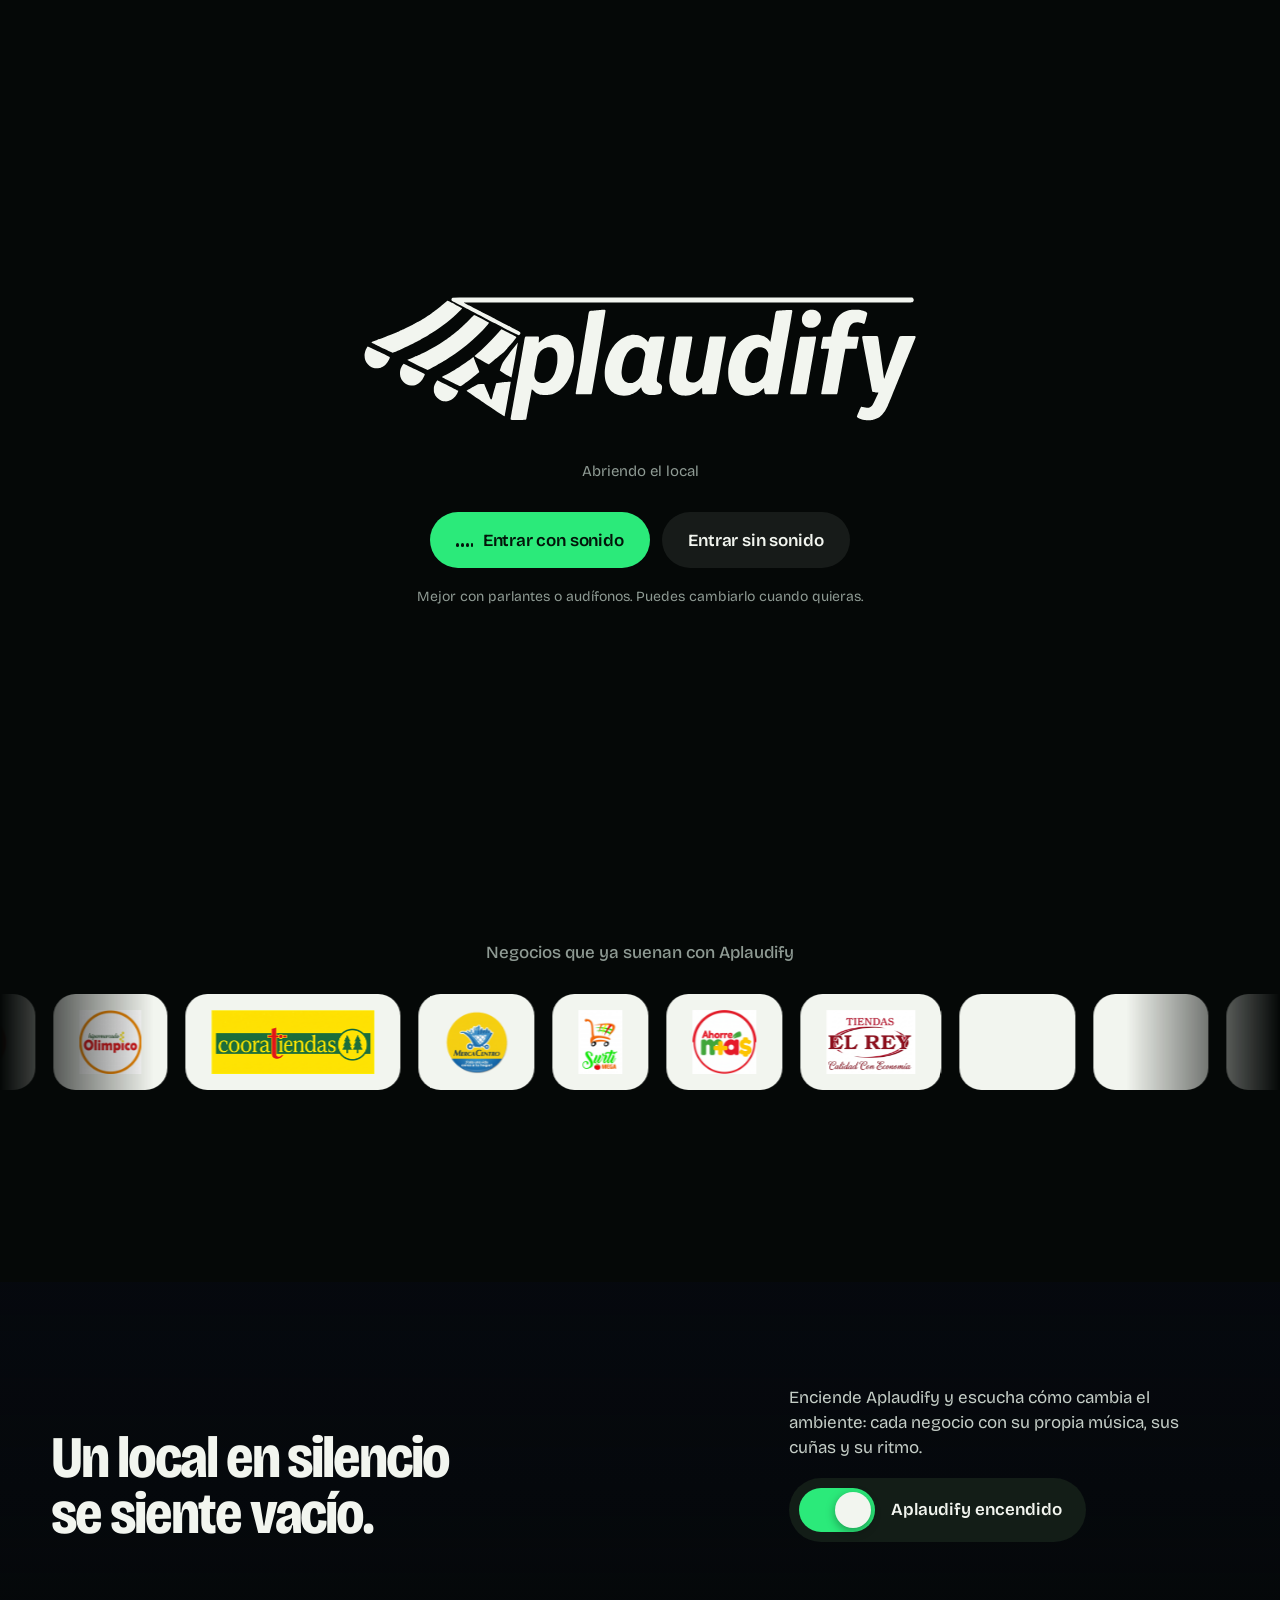
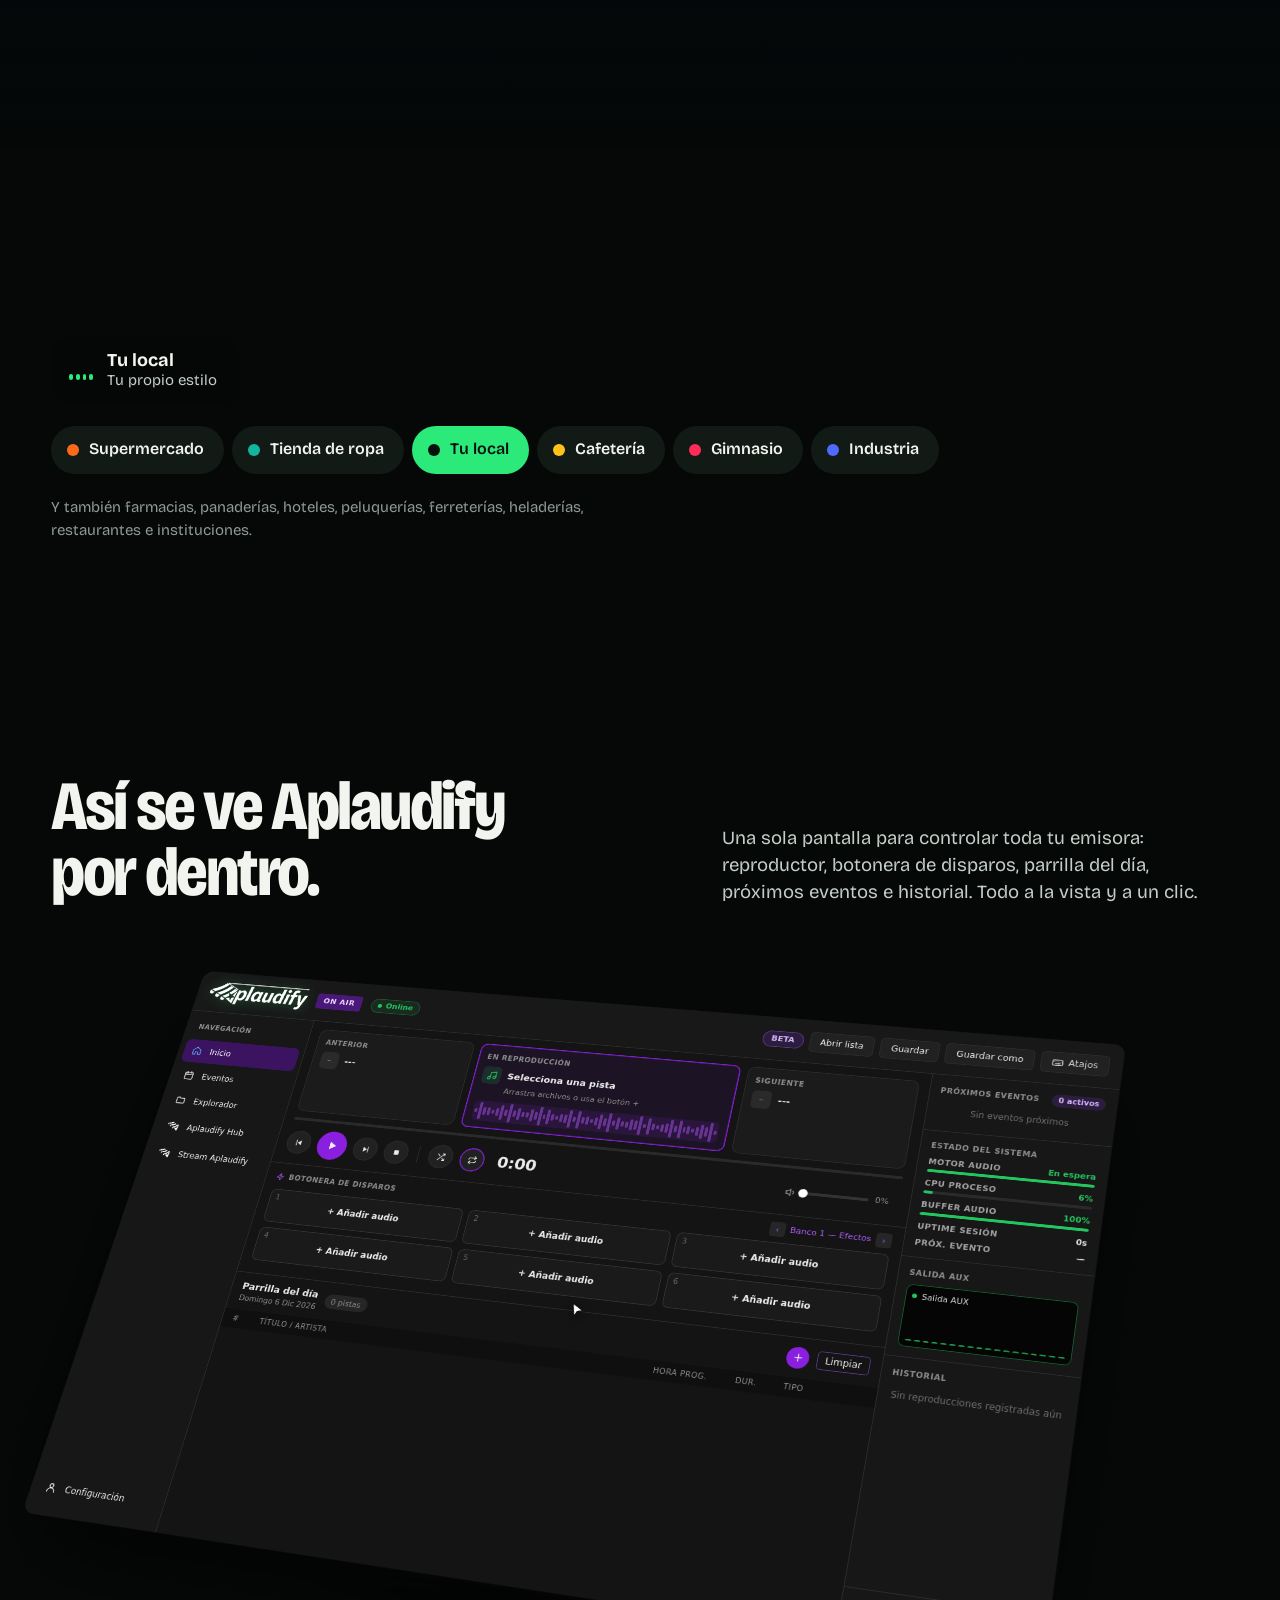
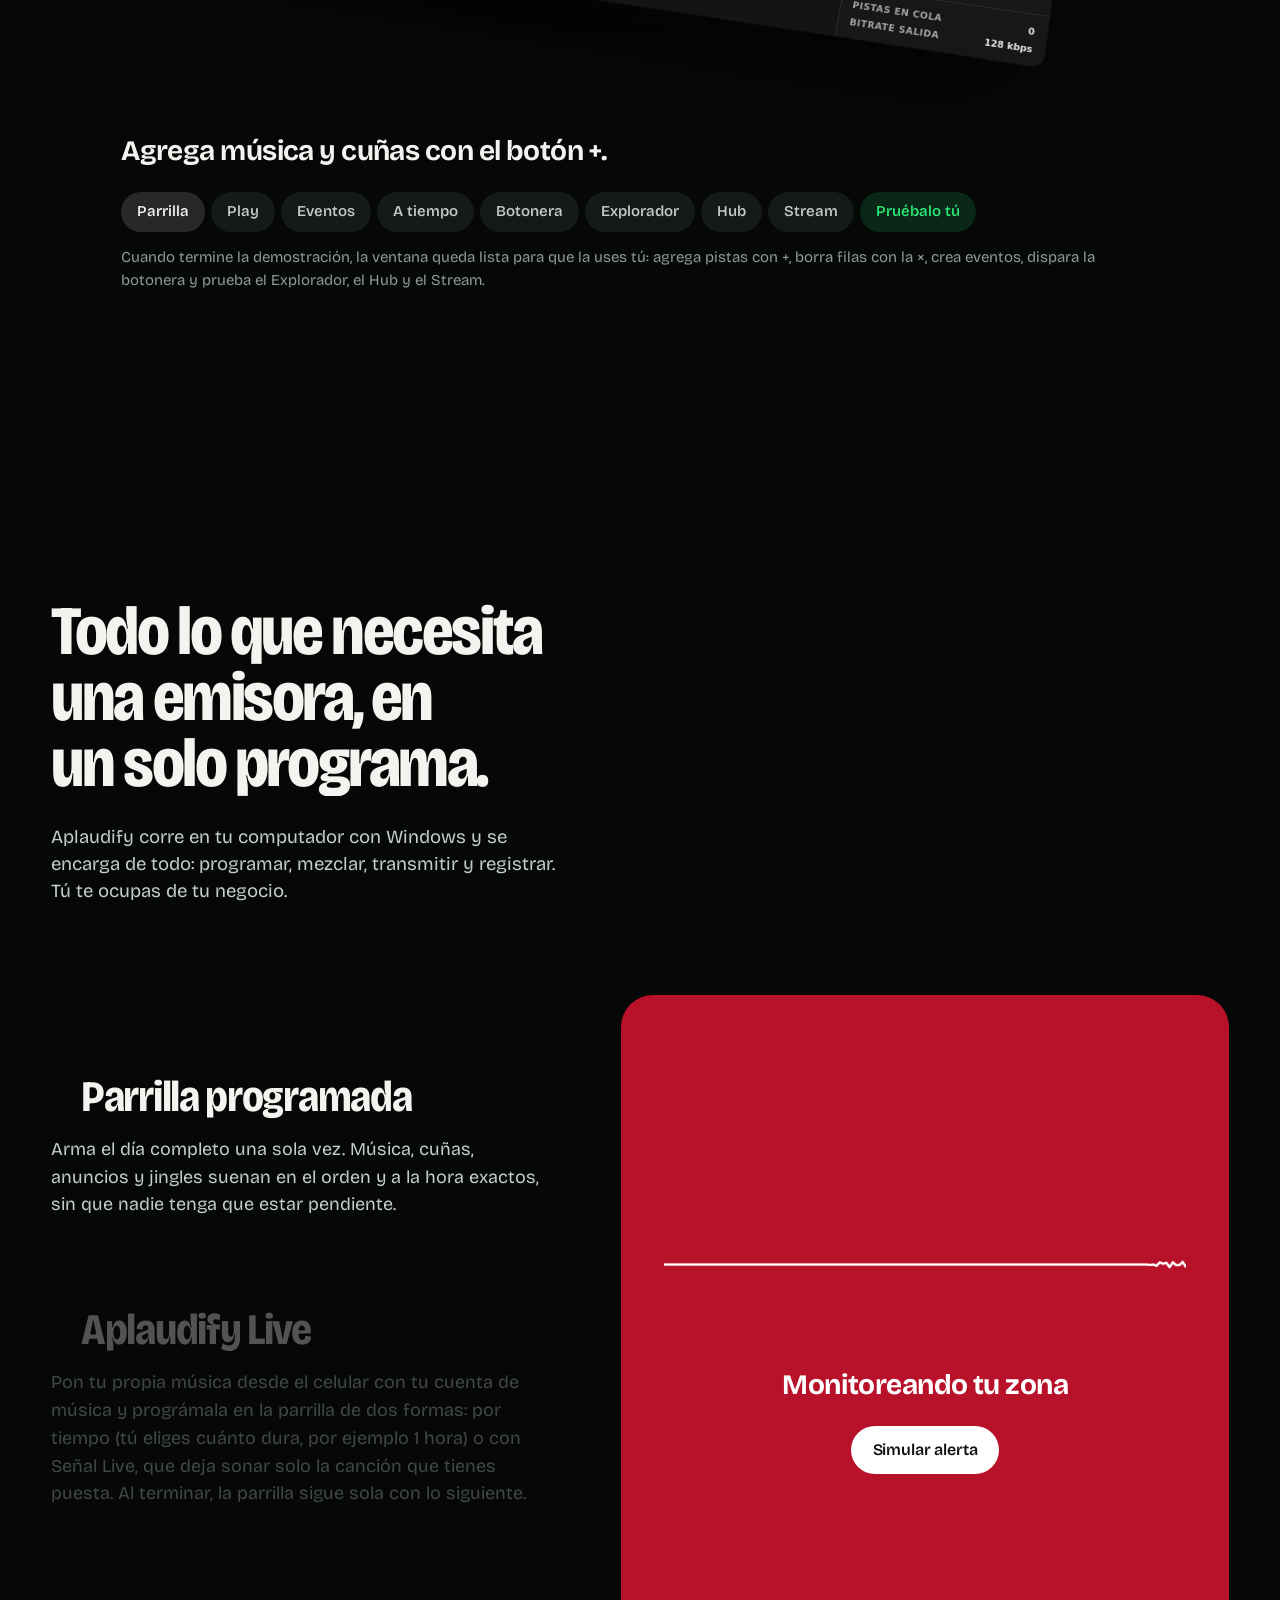
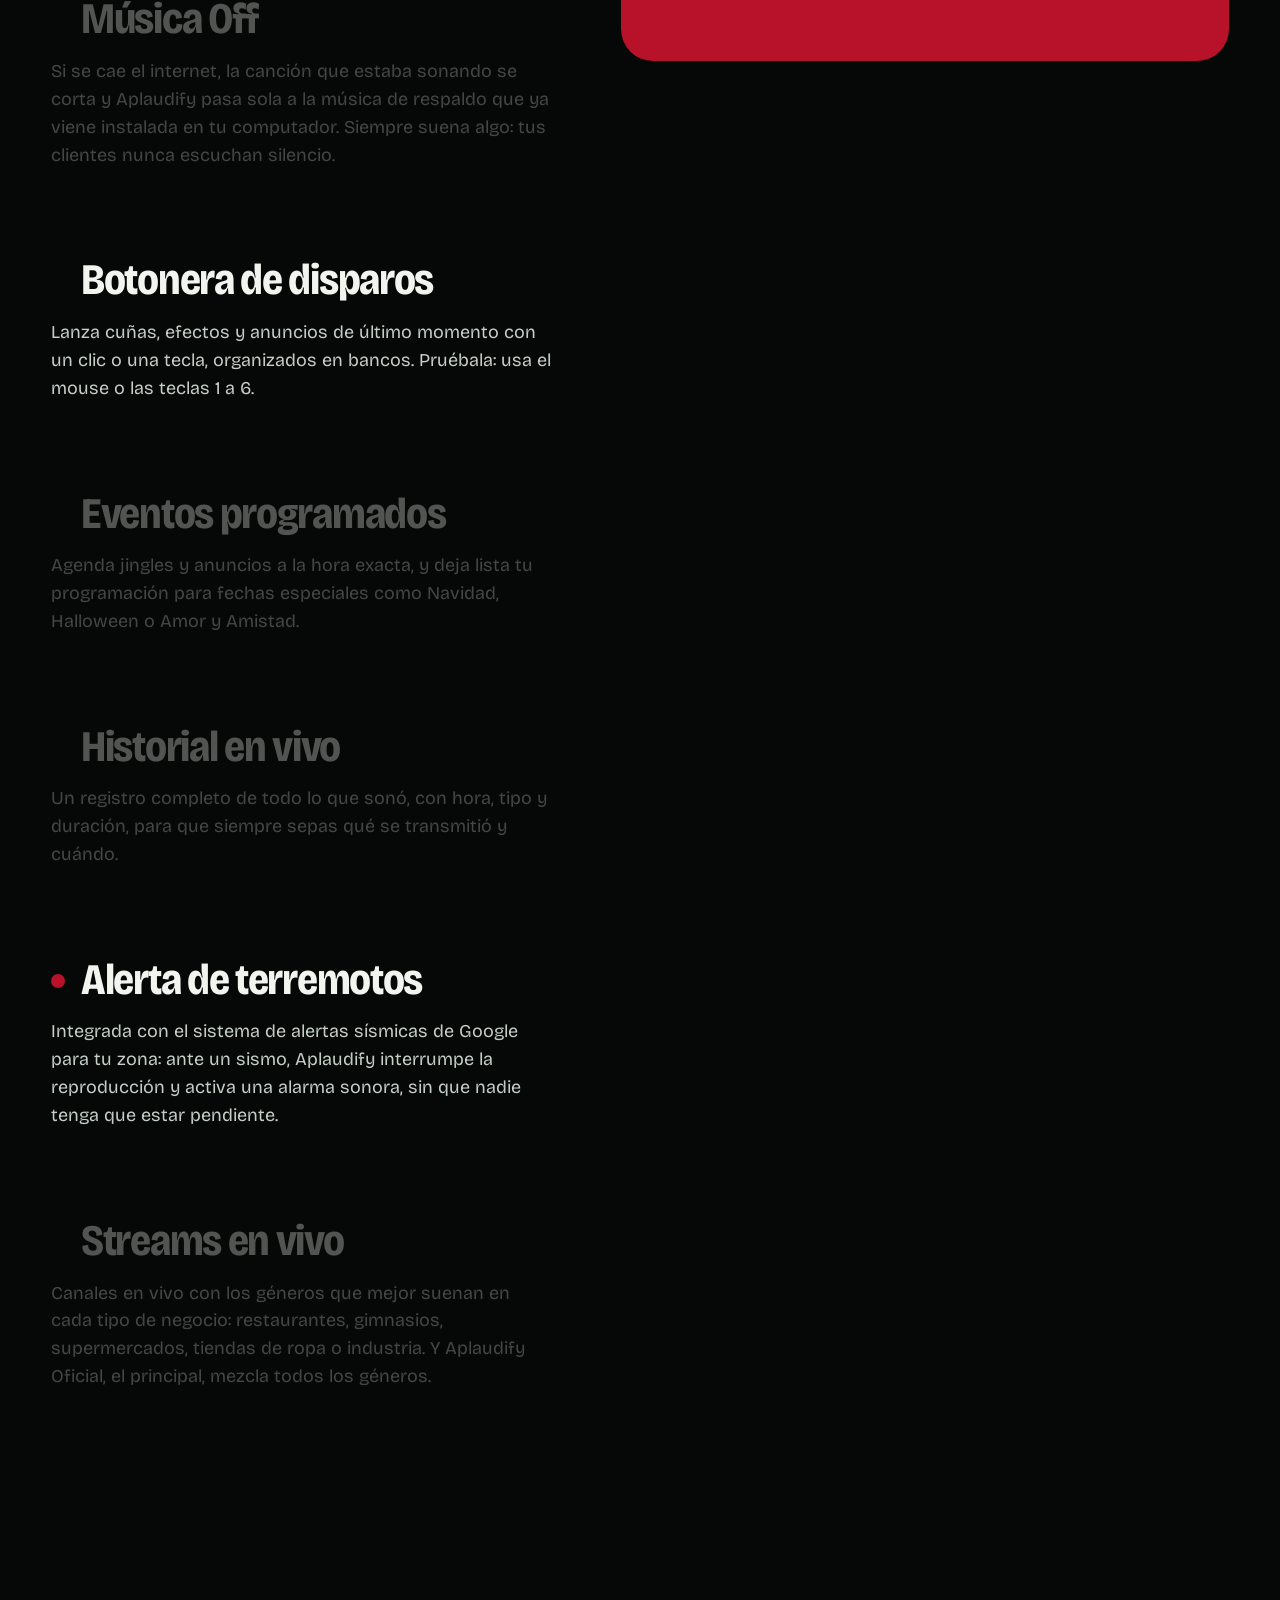
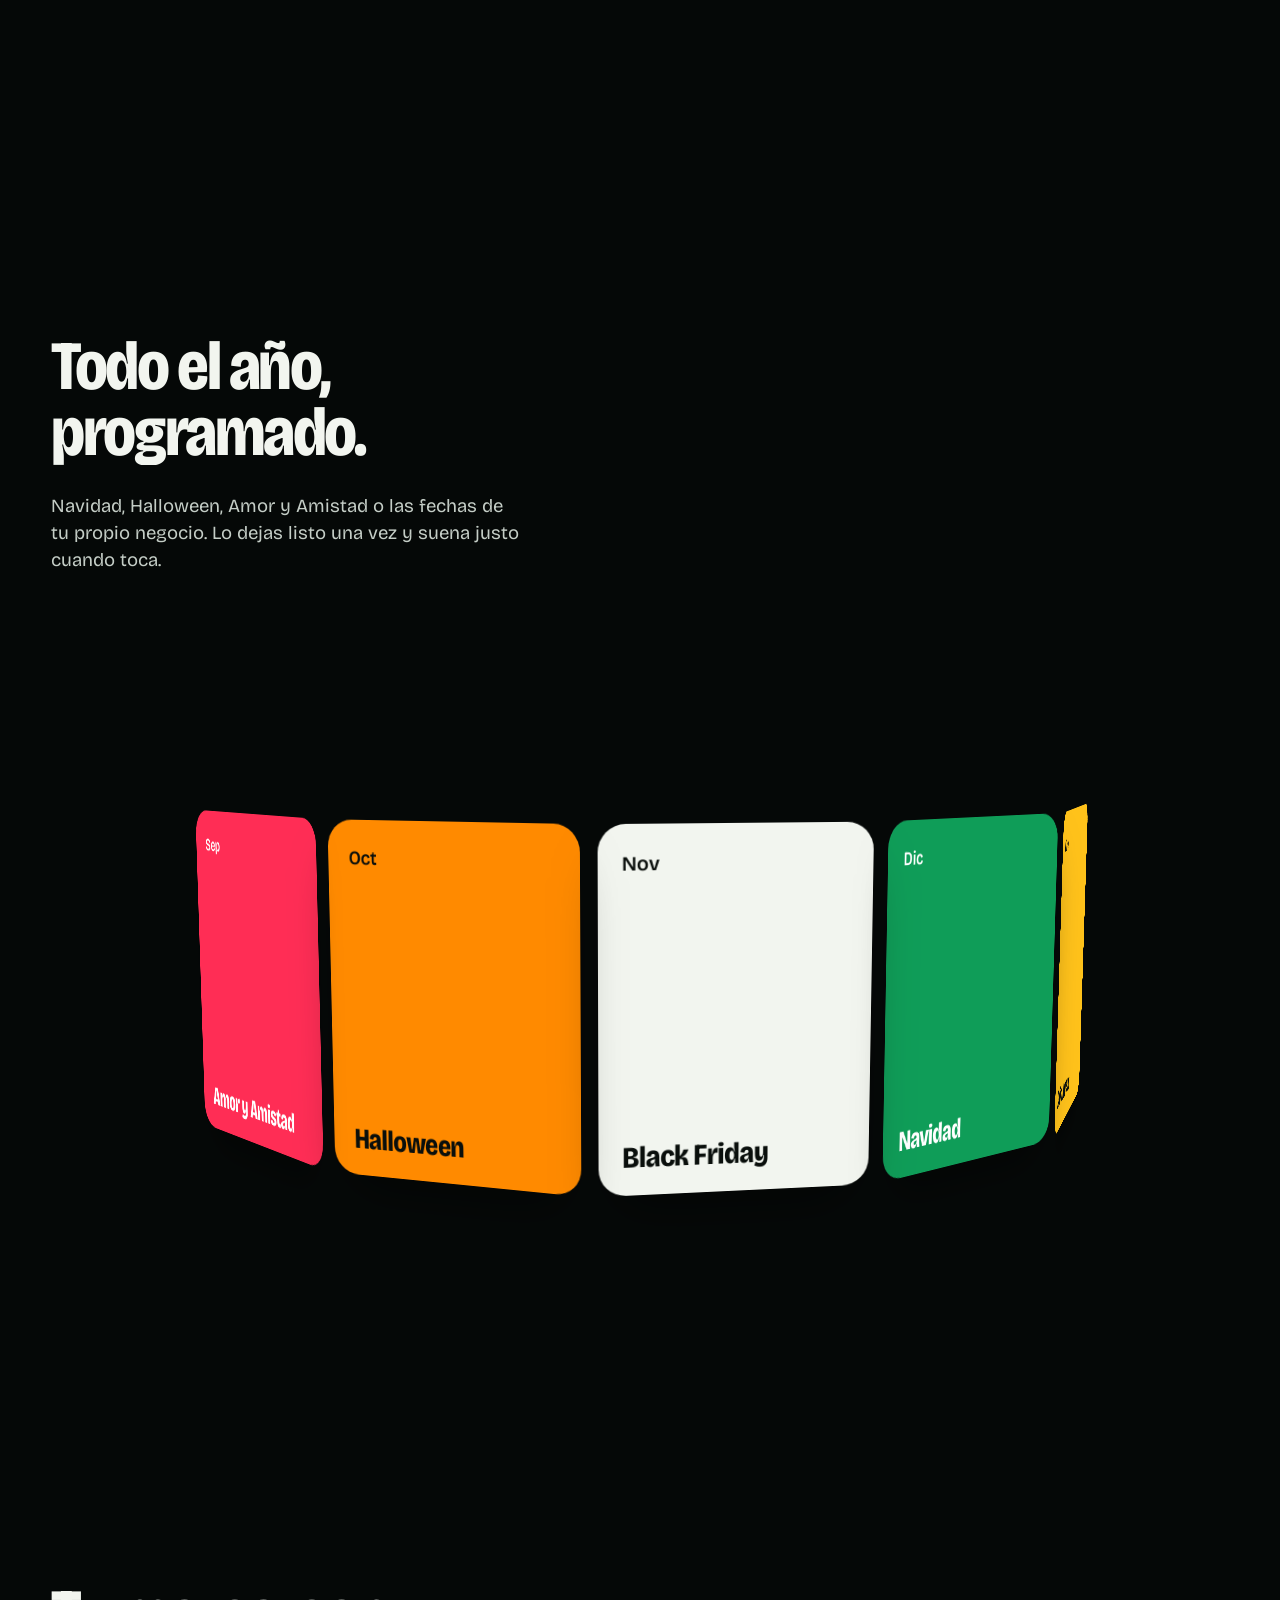
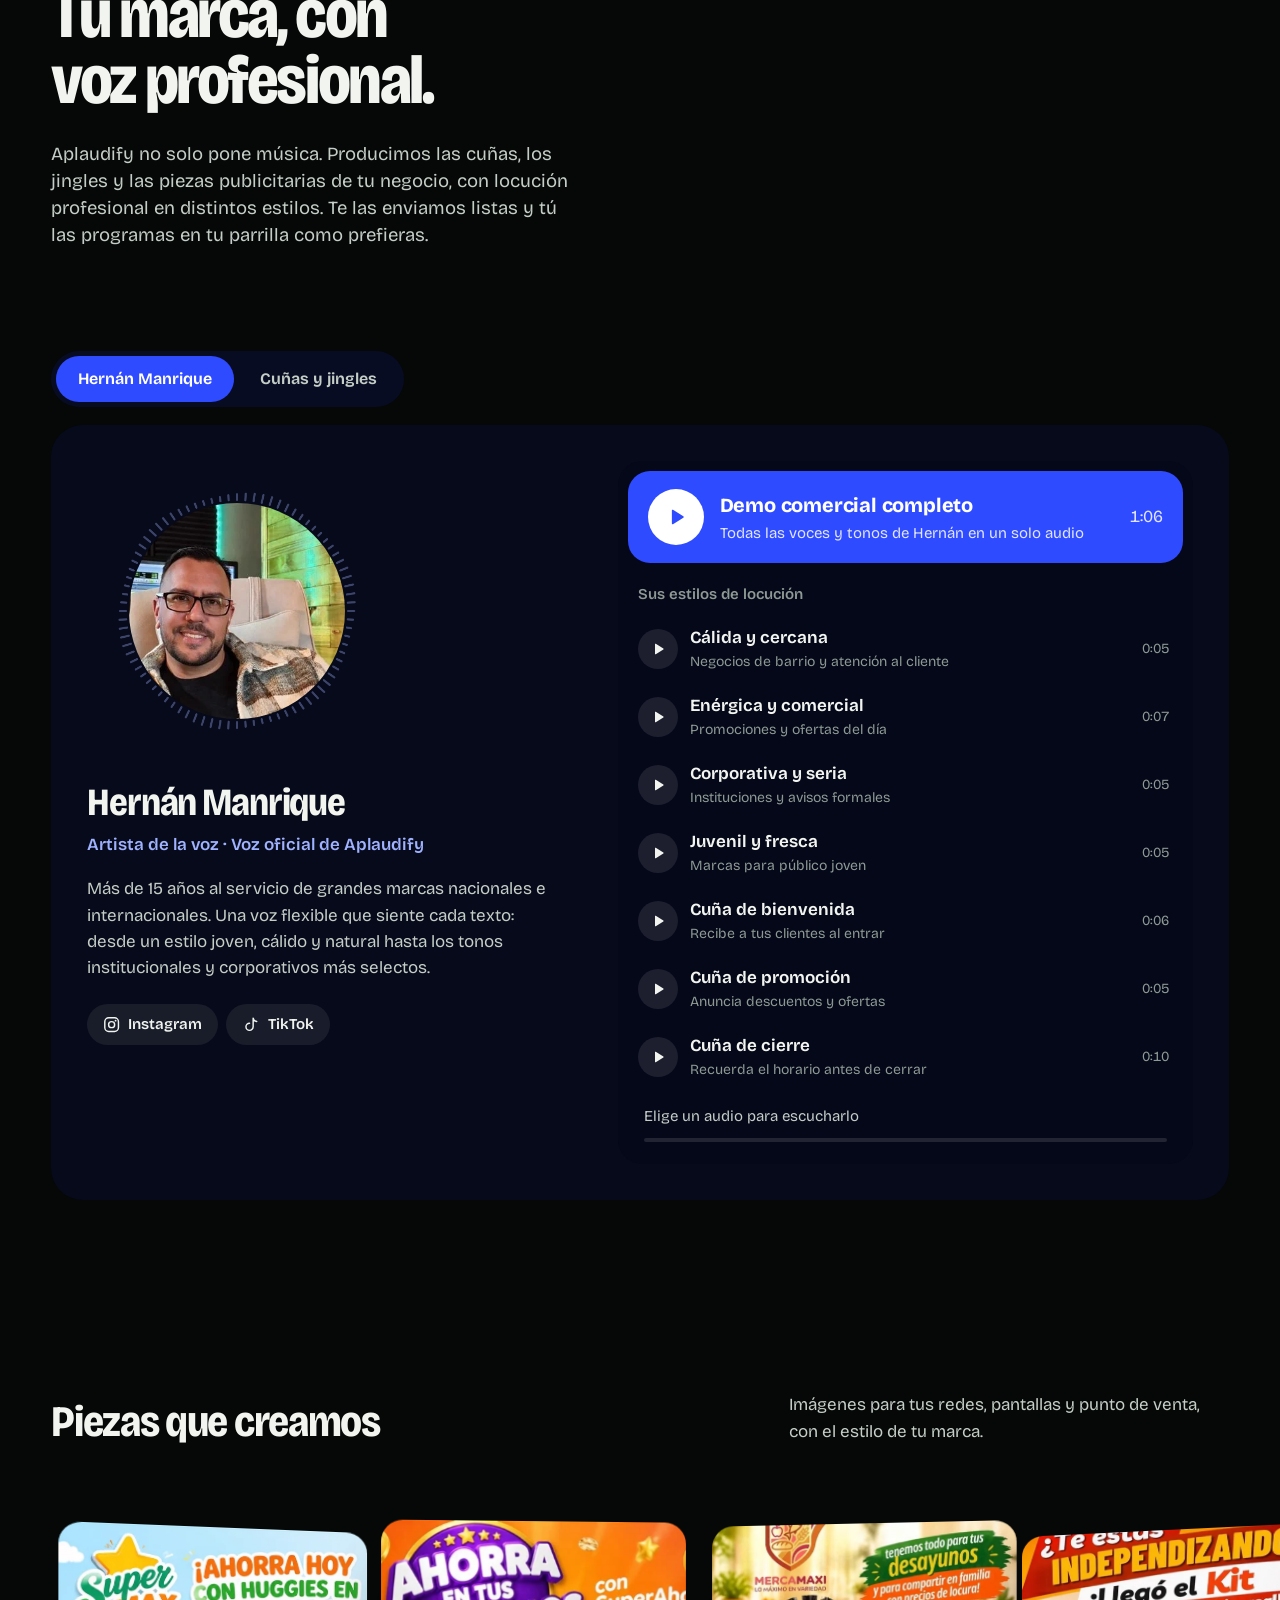
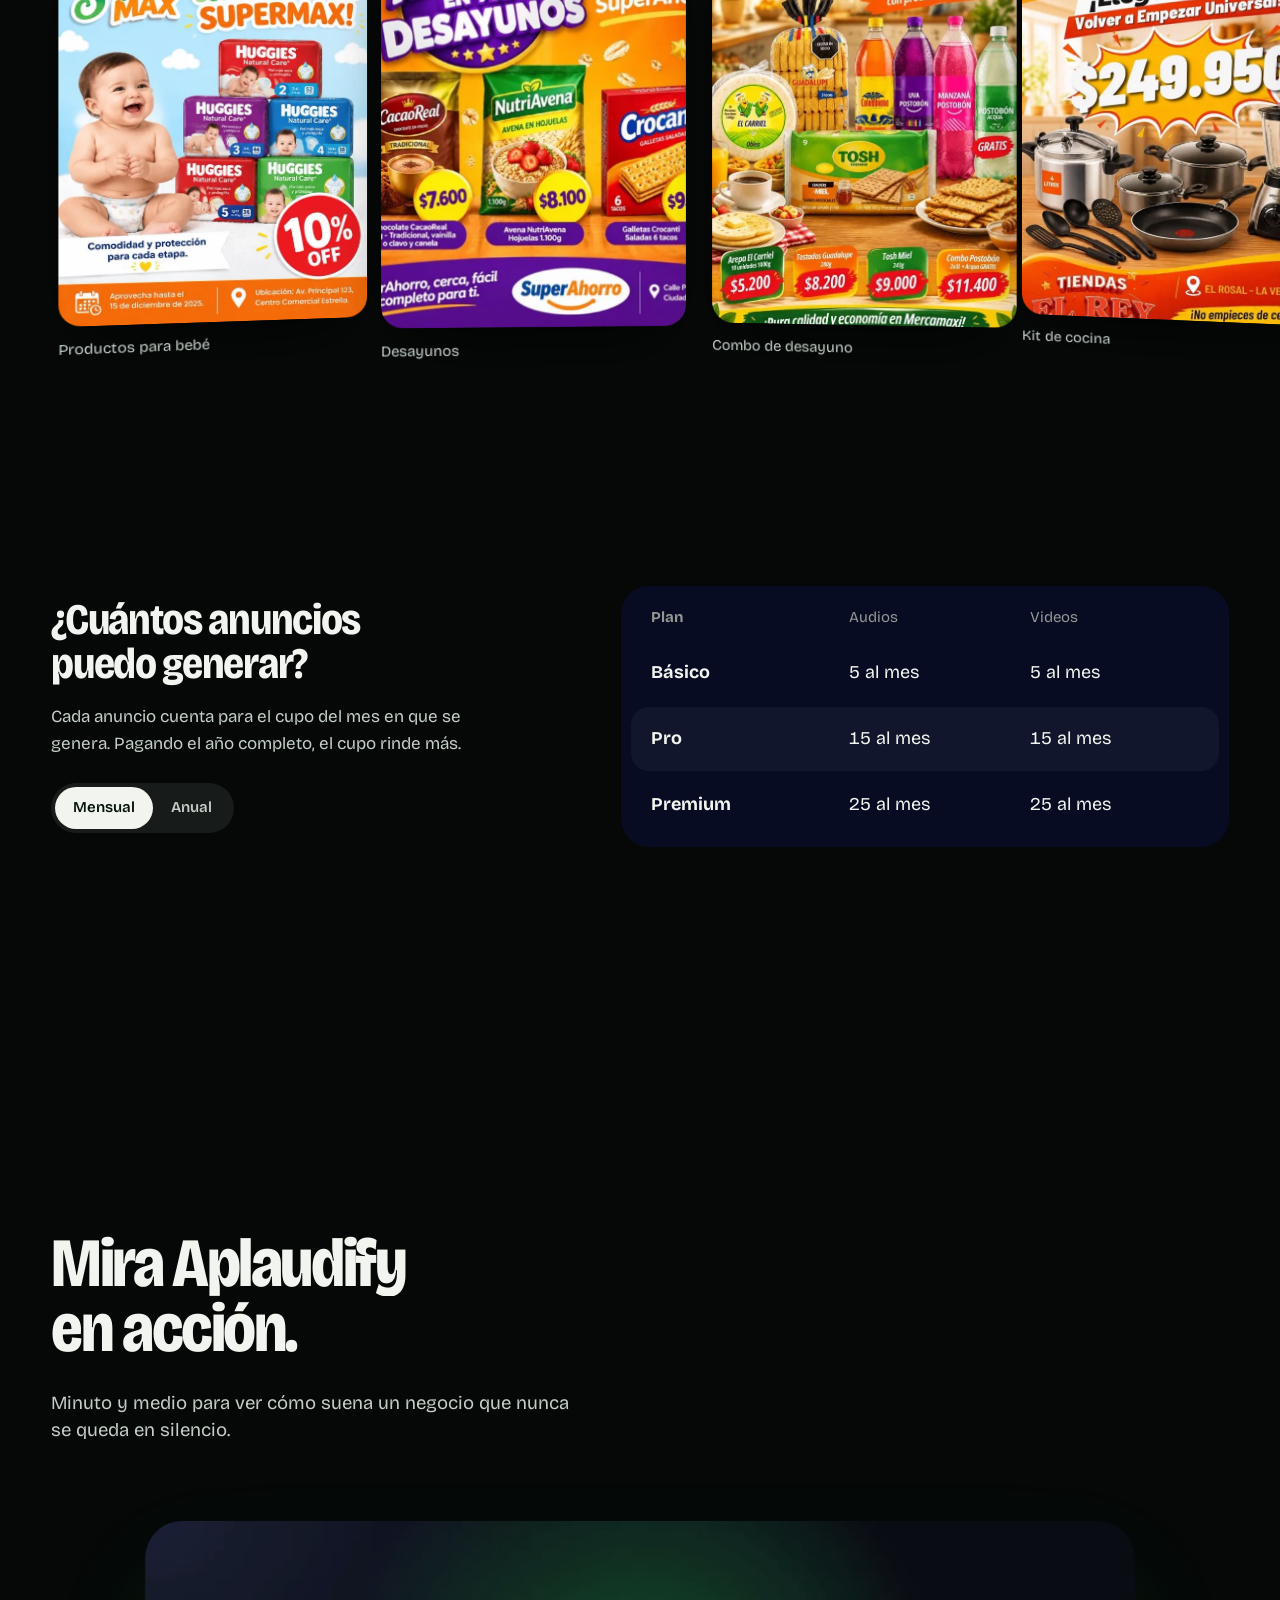
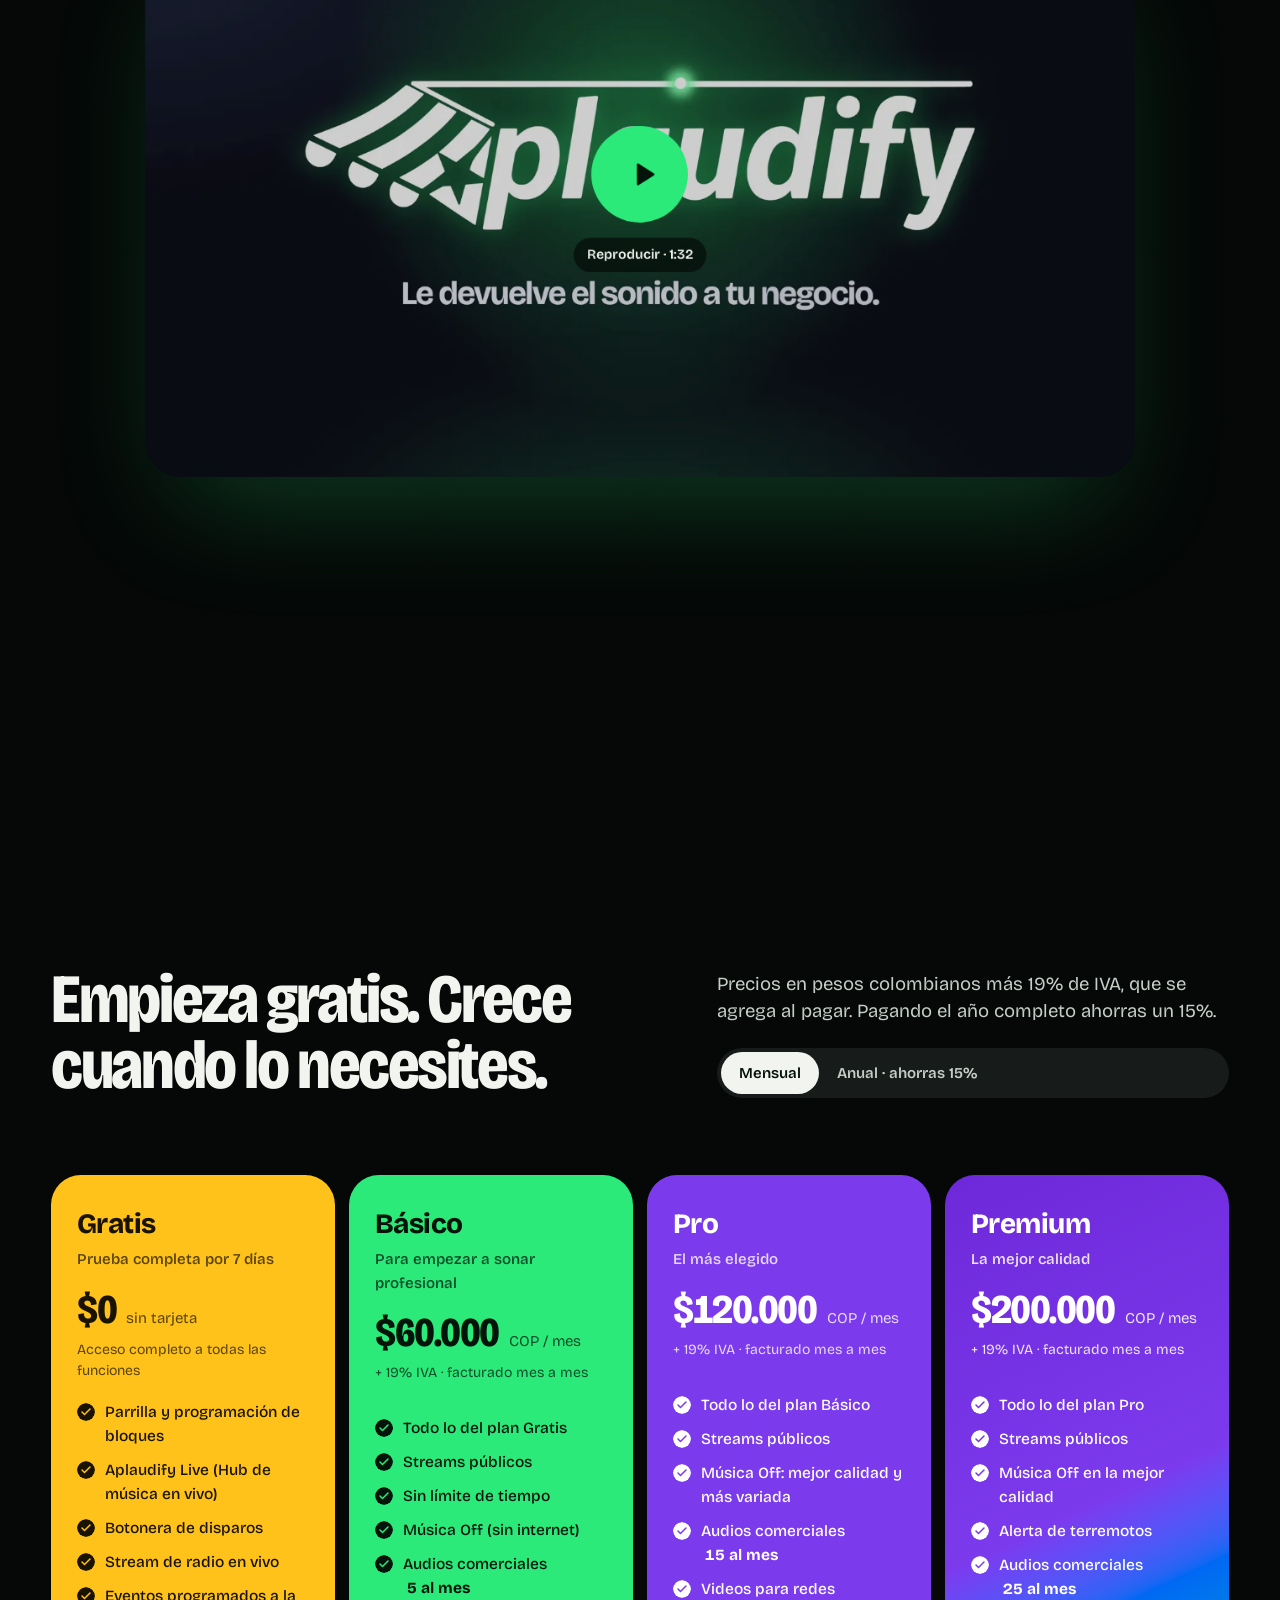
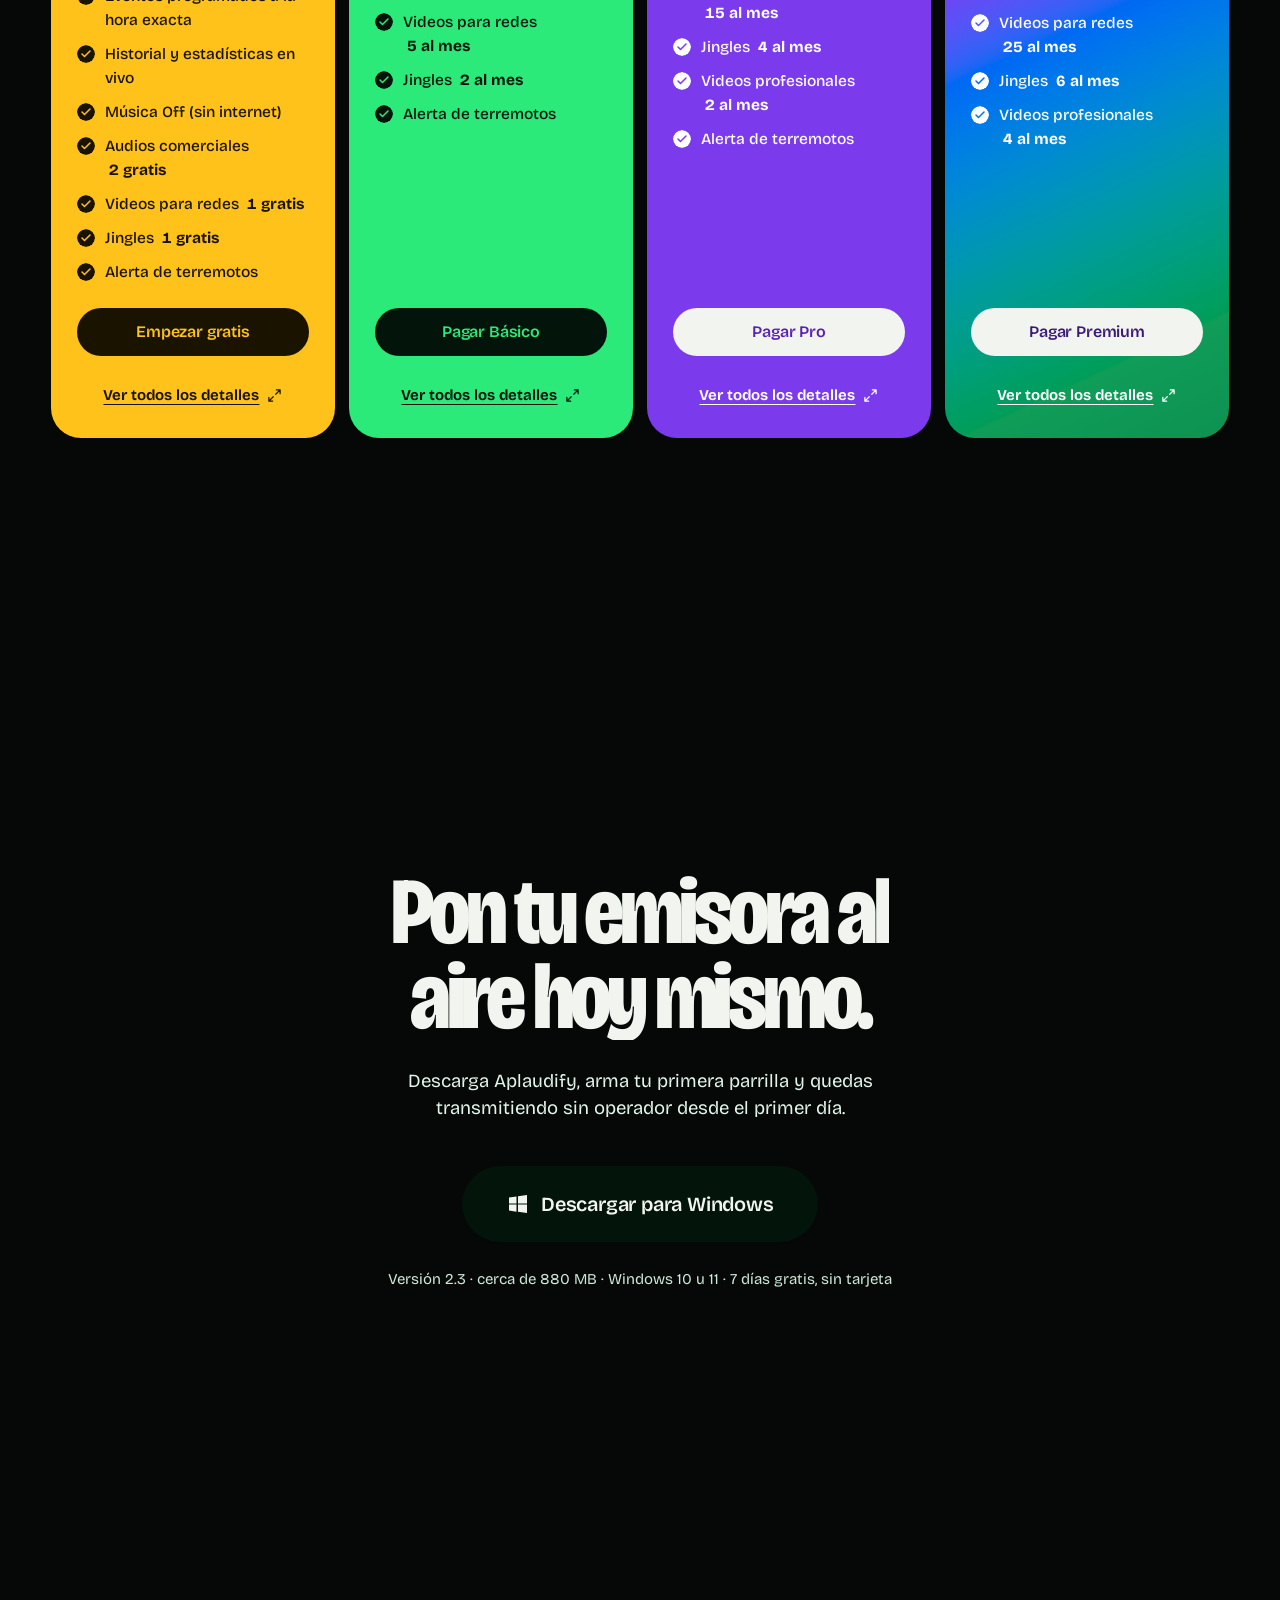
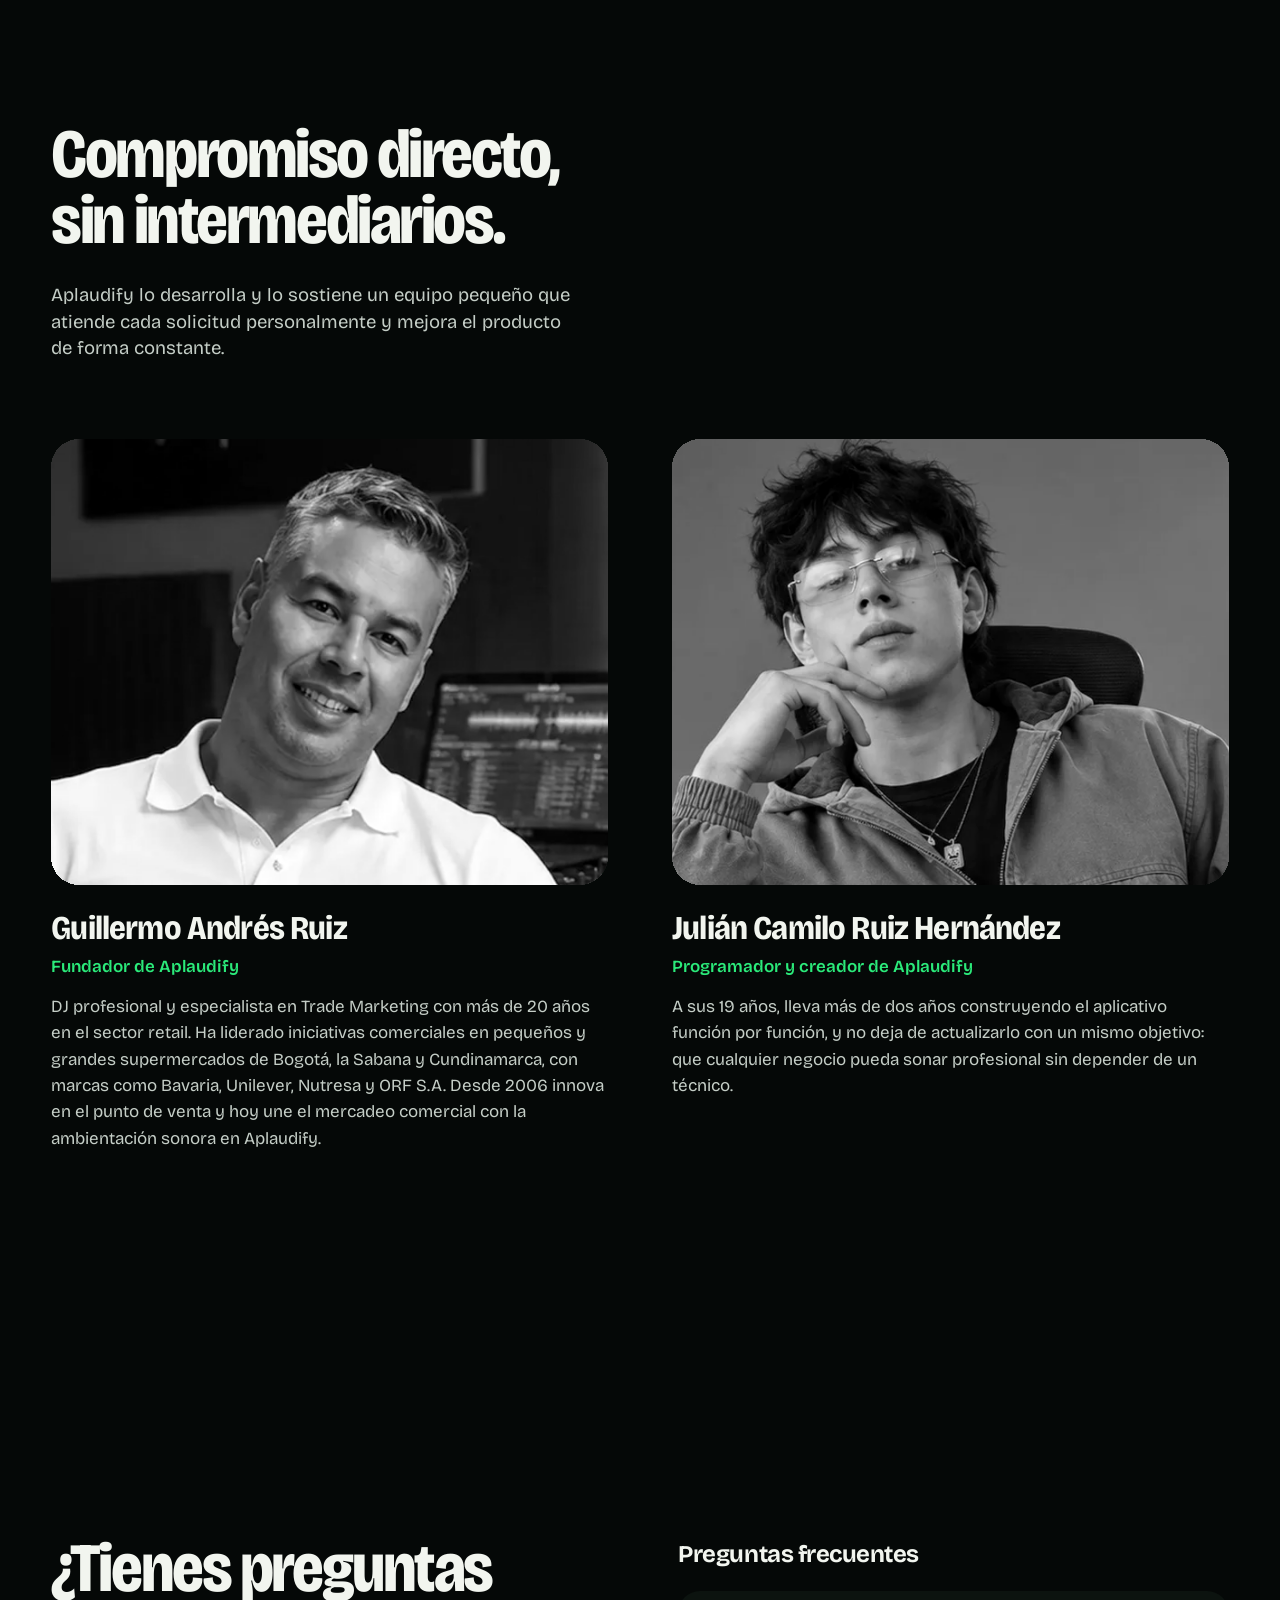
==== commit 742f2382: "Aplaudify 2.3: descarga de la version 2.3, planes con jingles y videos profesionales, prueba con 1 v" ====
--- a/index.html
+++ b/index.html
@@ -816,7 +816,8 @@
             <li>Historial y estadísticas en vivo</li>
             <li>Música Off (sin internet)</li>
             <li>Audios comerciales <em>2 gratis</em></li>
-            <li>Videos para redes <em>2 gratis</em></li>
+            <li>Videos para redes <em>1 gratis</em></li>
+            <li>Jingles <em>1 gratis</em></li>
             <li>Alerta de terremotos</li>
           </ul>
           <a class="btn btn--dark plan__cta" href="#descargar">Empezar gratis</a>
@@ -834,6 +835,7 @@
             <li>Música Off (sin internet)</li>
             <li>Audios comerciales <em data-m="5 al mes" data-a="70 al año">5 al mes</em></li>
             <li>Videos para redes <em data-m="5 al mes" data-a="70 al año">5 al mes</em></li>
+            <li>Jingles <em data-m="2 al mes" data-a="28 al año">2 al mes</em></li>
             <li>Alerta de terremotos</li>
           </ul>
           <button class="btn btn--dark plan__cta" type="button" data-pay="basic">Pagar Básico</button>
@@ -850,6 +852,8 @@
             <li>Música Off: mejor calidad y más variada</li>
             <li>Audios comerciales <em data-m="15 al mes" data-a="210 al año">15 al mes</em></li>
             <li>Videos para redes <em data-m="15 al mes" data-a="210 al año">15 al mes</em></li>
+            <li>Jingles <em data-m="4 al mes" data-a="56 al año">4 al mes</em></li>
+            <li>Videos profesionales <em data-m="2 al mes" data-a="2 al mes">2 al mes</em></li>
             <li>Alerta de terremotos</li>
           </ul>
           <button class="btn btn--light plan__cta" type="button" data-pay="pro">Pagar Pro</button>
@@ -867,6 +871,8 @@
             <li>Alerta de terremotos</li>
             <li>Audios comerciales <em data-m="25 al mes" data-a="350 al año">25 al mes</em></li>
             <li>Videos para redes <em data-m="25 al mes" data-a="350 al año">25 al mes</em></li>
+            <li>Jingles <em data-m="6 al mes" data-a="84 al año">6 al mes</em></li>
+            <li>Videos profesionales <em data-m="4 al mes" data-a="4 al mes">4 al mes</em></li>
           </ul>
           <button class="btn btn--light plan__cta" type="button" data-pay="premium">Pagar Premium</button>
           <button class="plan__more" type="button" data-details="premium">Ver todos los detalles<svg class="ic"><use href="#i-expand"/></svg></button>
@@ -898,7 +904,7 @@
         <a class="btn btn--dark btn--xl" href="https://github.com/Aplaudify/aplaudify-releases/releases/latest/download/Aplaudify-Setup.exe" data-magnetic data-sfx="pop-b">
           <svg class="ic"><use href="#i-windows"/></svg>Descargar para Windows
         </a>
-        <p class="download__meta">Versión 2.2 · cerca de 880 MB · Windows 10 u 11 · 7 días gratis, sin tarjeta</p>
+        <p class="download__meta">Versión 2.3 · cerca de 880 MB · Windows 10 u 11 · 7 días gratis, sin tarjeta</p>
       </div>
     </section>
 
--- a/assets/css/main.css
+++ b/assets/css/main.css
@@ -708,52 +708,6 @@
 .ap-toast.is-on { opacity: 1; transform: translate(-50%, 0); }
 .appwin.is-try .ap-cursor { display: none; }
 
-/* La app en celular: la misma app, reacomodada a lo angosto para que se vea completa
-   (sin recortes): menú arriba en fila, eventos e historial abajo. */
-.product__tilt.is-compact { aspect-ratio: auto; overflow: hidden; border-radius: 18px; }
-.product__tilt.is-compact::after { display: none; }
-.appwin.is-compact {
-  width: 440px; height: 1060px; border-radius: 0;
-  grid-template-columns: minmax(0, 1fr); grid-template-rows: 54px auto 760px minmax(0, 1fr);
-}
-.is-compact .ap-top { grid-column: 1; gap: 10px; padding: 0 12px; }
-.is-compact .ap-logo { width: 116px; }
-.is-compact .ap-top__btns { display: none; }
-.is-compact .ap-side { grid-row: 2; flex-direction: row; gap: 2px; padding: 6px; box-shadow: inset 0 -1px 0 var(--ap-line); }
-.is-compact .ap-side .ap-label { display: none; }
-.is-compact .ap-nav { flex: 1 1 0; min-width: 0; flex-direction: column; justify-content: center; gap: 4px; padding: 7px 2px; font-size: 9.5px; line-height: 1.15; text-align: center; }
-.is-compact .ap-nav span { overflow-wrap: anywhere; }
-.is-compact .ap-nav--cfg { margin-top: 0; }
-.is-compact .ap-main { grid-row: 3; grid-template-rows: 430px minmax(0, 1fr); }
-.is-compact .ap-deck { grid-template-columns: minmax(0, 1fr); padding: 10px 12px 6px; }
-.is-compact .ap-deck .ap-card:not(.ap-card--now) { display: none; }
-.is-compact .ap-progress { margin: 2px 12px 0; }
-.is-compact .ap-transport { gap: 8px; padding: 10px 12px; }
-.is-compact .ap-sep, .is-compact .ap-vol { display: none; }
-.is-compact .ap-time { margin-left: auto; font-size: 20px; }
-.is-compact .ap-cart { padding: 10px 12px; }
-.is-compact .ap-pad { height: 46px; }
-.is-compact .ap-ex__col { padding: 10px; gap: 6px; }
-.is-compact .ap-ex__projects li { padding: 8px; gap: 8px; font-size: 11px; }
-.is-compact .ap-ex__files li { grid-template-columns: 16px minmax(0, 1fr) auto 22px; gap: 6px; padding: 6px; font-size: 11px; }
-.is-compact .ap-hint { font-size: 9.5px; }
-.is-compact .ap-hub__on { grid-template-columns: minmax(0, 1fr); grid-template-rows: auto auto; }
-.is-compact .ap-hub__left { gap: 8px; padding: 10px 12px; }
-.is-compact .ap-hub__lists span { aspect-ratio: 2.1; }
-.is-compact .ap-hub__plan { gap: 9px; padding: 10px 12px; box-shadow: inset 0 1px 0 var(--ap-line); }
-.is-compact .ap-st { gap: 8px; padding: 10px 12px; }
-.is-compact .ap-st__panel { grid-template-columns: minmax(0, 1fr) auto; gap: 8px 10px; padding: 10px; }
-.is-compact .ap-st__sel { grid-column: 1 / -1; }
-.is-compact .ap-st__panel .ap-purple { grid-column: 1 / -1; }
-.is-compact .ap-st__grid { grid-template-columns: repeat(2, minmax(0, 1fr)); }
-.is-compact .ap-grid__head { gap: 8px; padding: 10px 12px; }
-.is-compact .ap-thead, .is-compact .ap-row { grid-template-columns: 22px minmax(0, 1fr) 72px 40px 54px 20px; gap: 6px; padding: 0 12px; }
-.is-compact .ap-right { grid-row: 4; display: grid; grid-template-columns: repeat(2, minmax(0, 1fr)); box-shadow: inset 0 1px 0 var(--ap-line); }
-.is-compact .ap-right .ap-sec:not(:first-child):not(.ap-sec--grow), .is-compact .ap-foot { display: none; }
-.is-compact .ap-right .ap-sec--grow { box-shadow: inset 1px 0 0 var(--ap-line); }
-.is-compact .ap-modal__card, .is-compact .ap-cfg, .is-compact .ap-files { width: min(410px, 94%); }
-.is-compact .ap-files__body { grid-template-columns: 92px minmax(0, 1fr); }
-.is-compact .ap-sliders { gap: 8px 14px; }
 .product__steps .product__try { background: rgba(43, 234, 122, .14); color: var(--green); }
 .product__steps .product__try[aria-selected="true"] { background: var(--green); color: var(--green-ink); }
 .product__help { max-width: 1140px; margin: 14px auto 0; padding: 0 var(--gutter); color: var(--ink-3); font-size: .9375rem; }
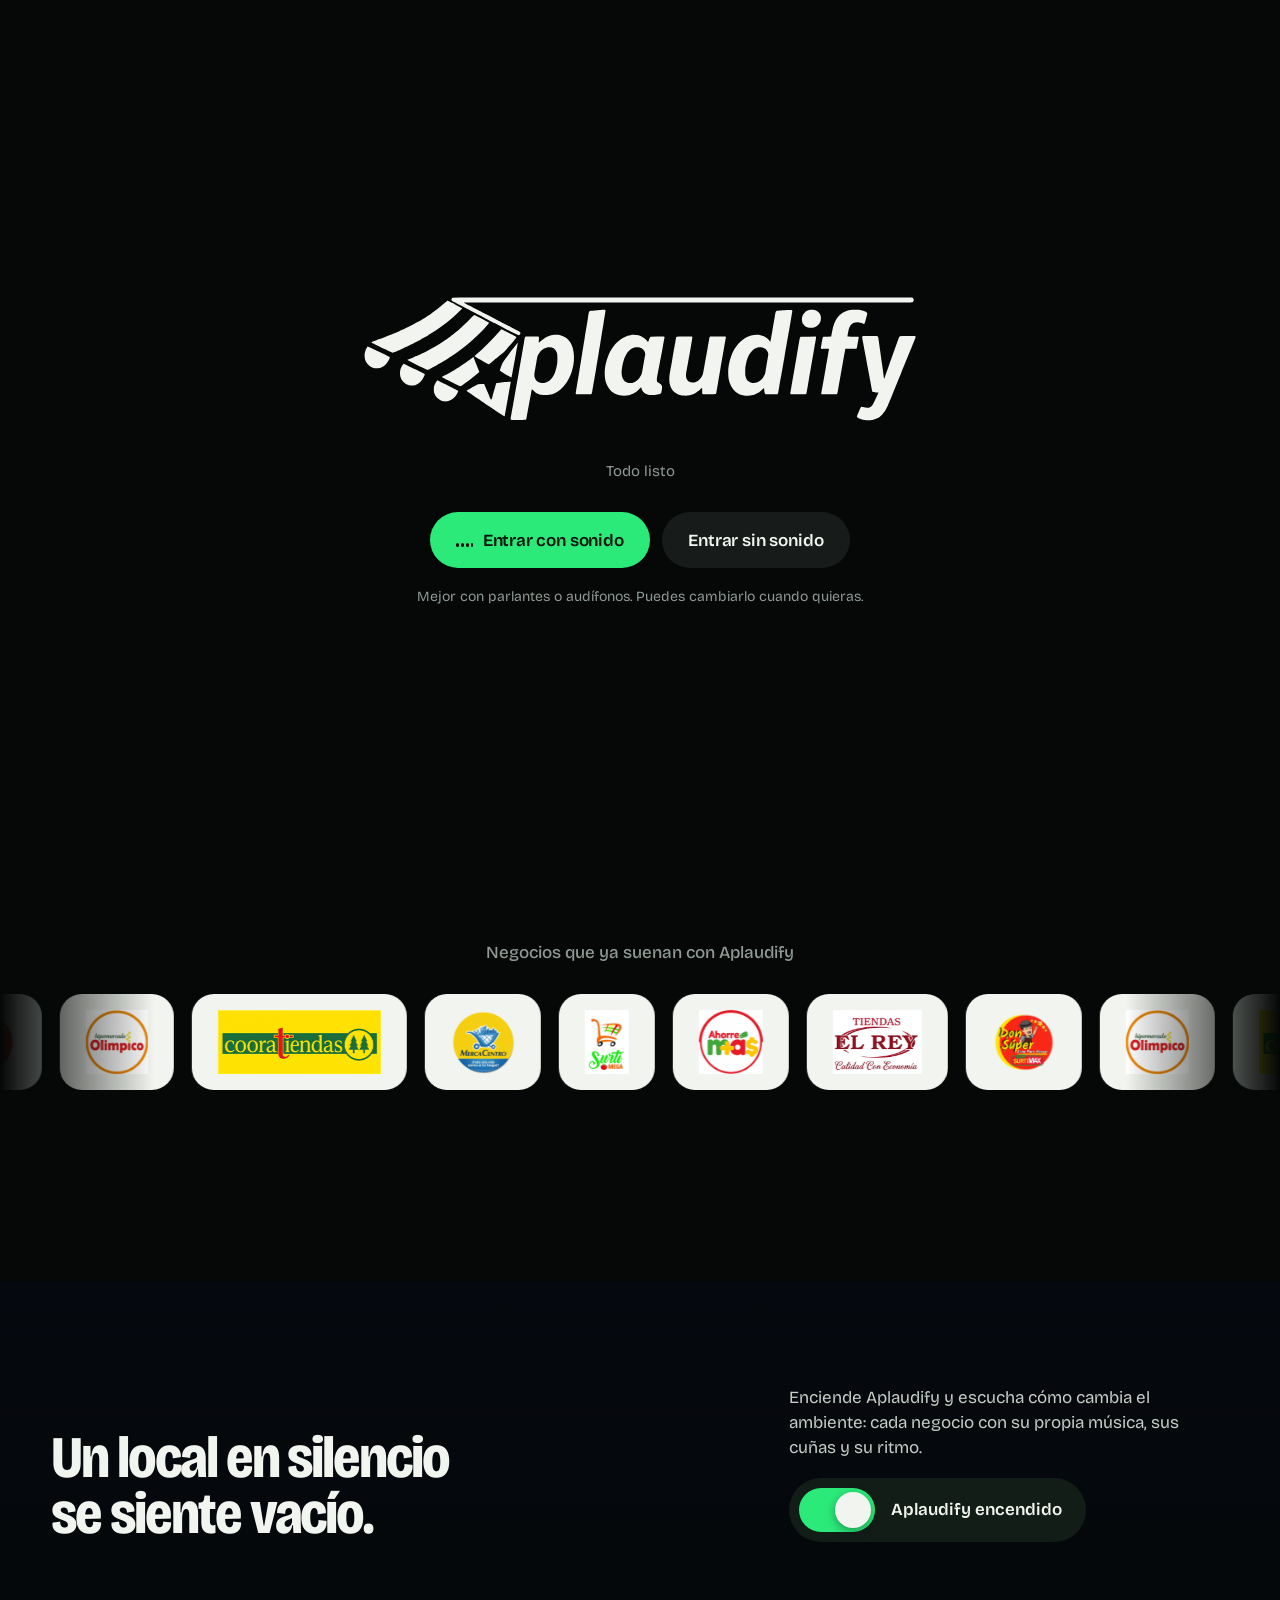
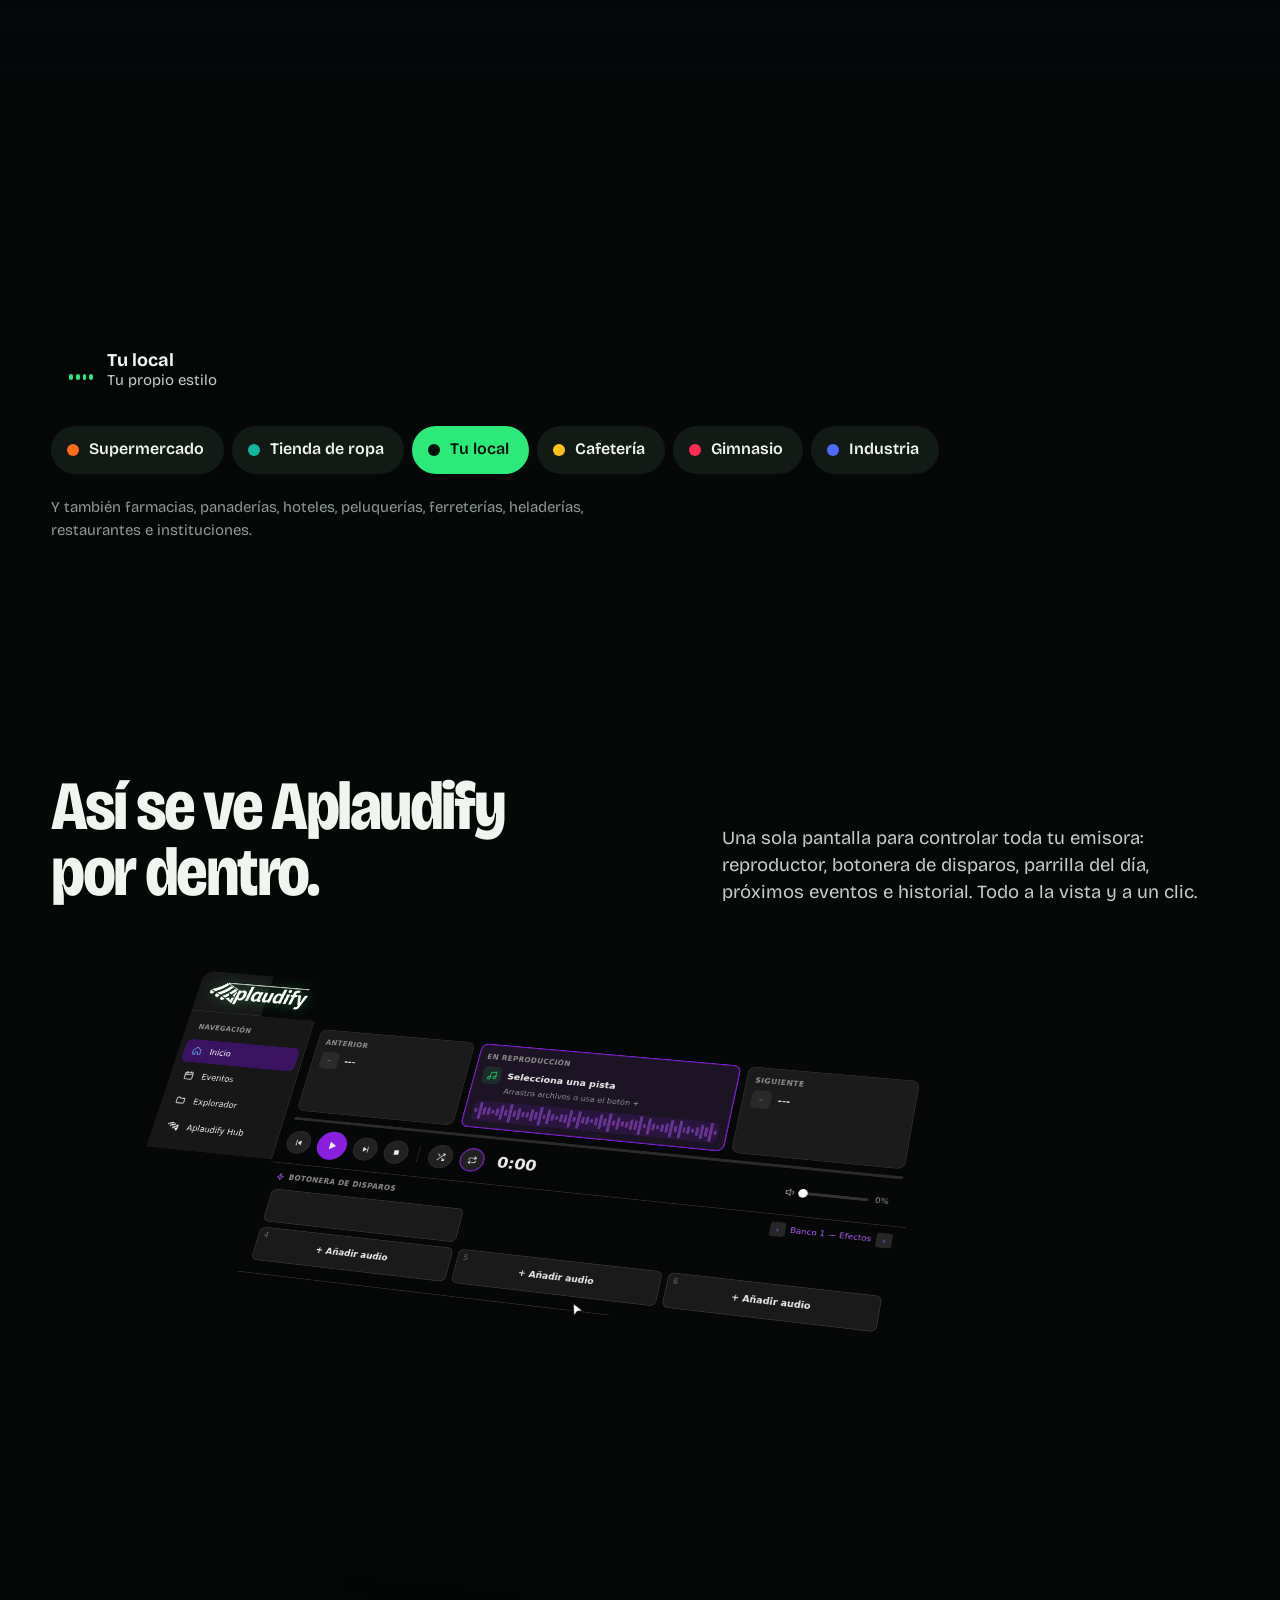
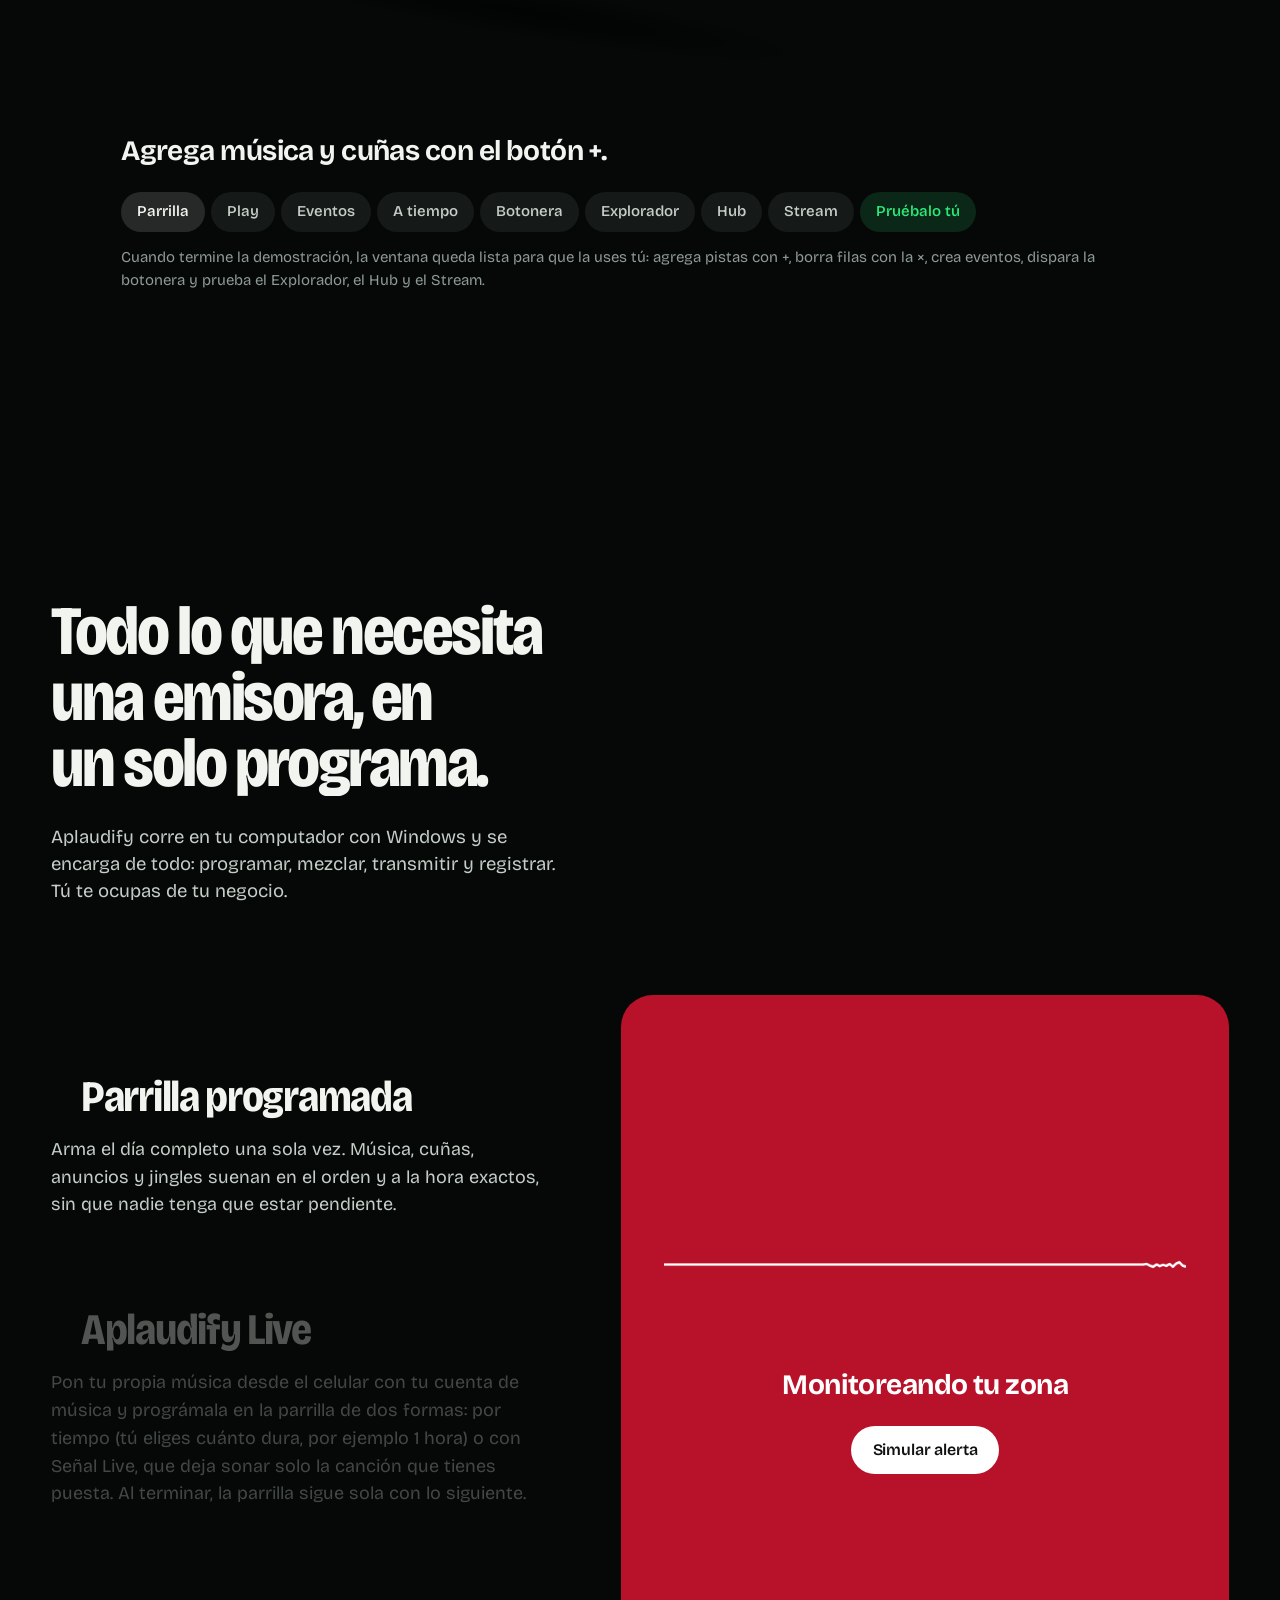
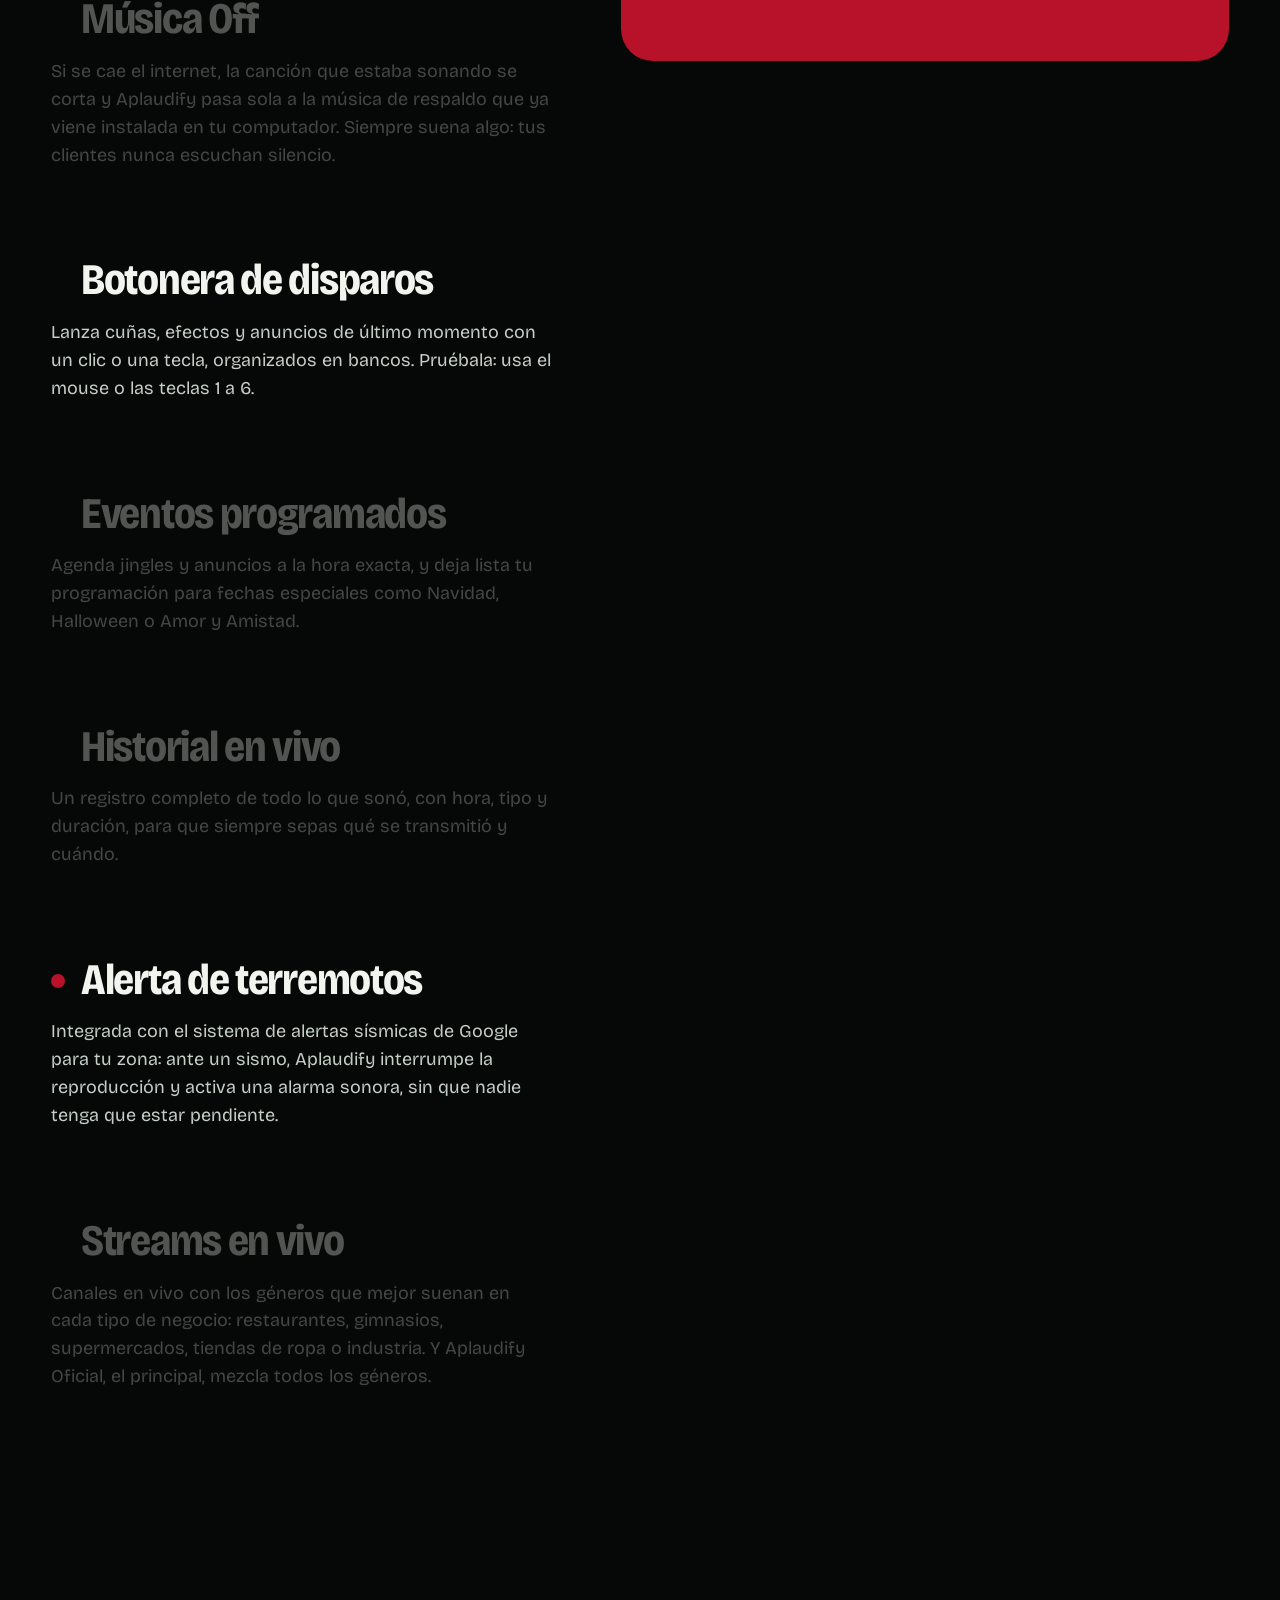
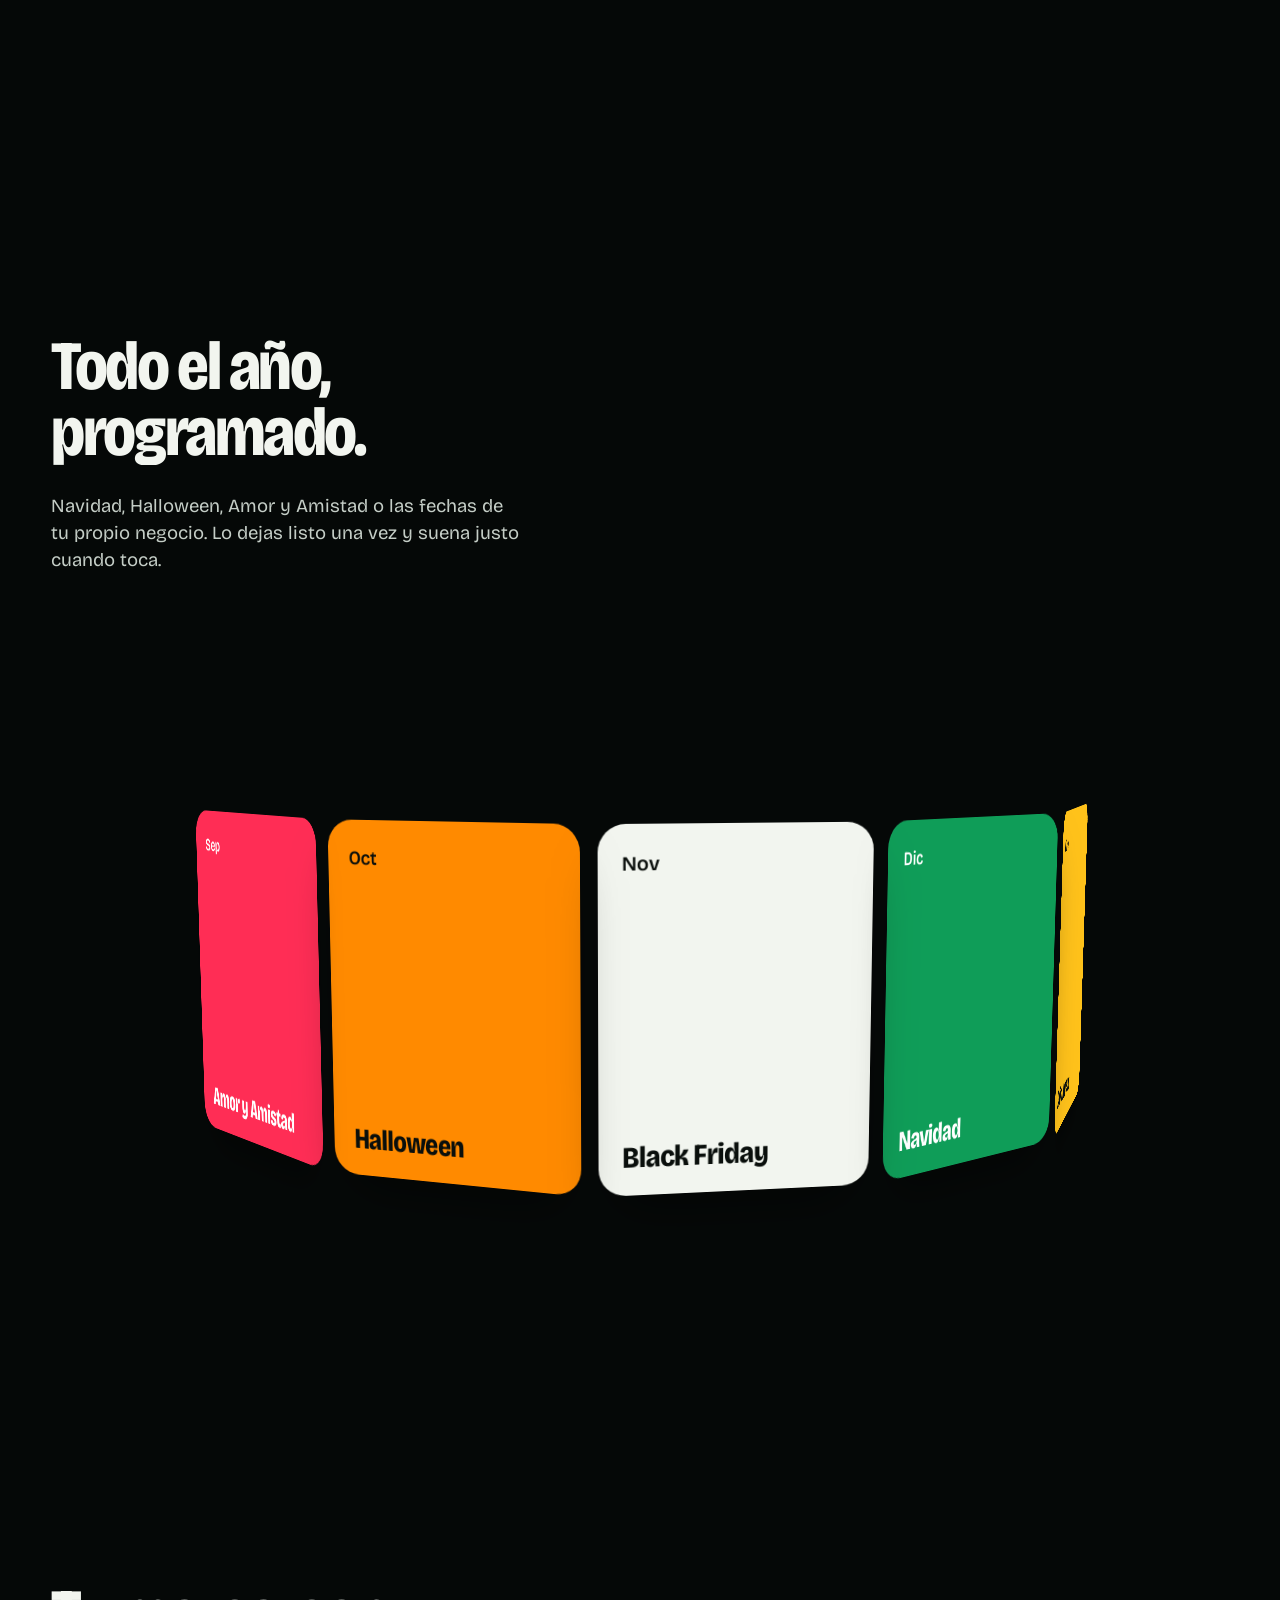
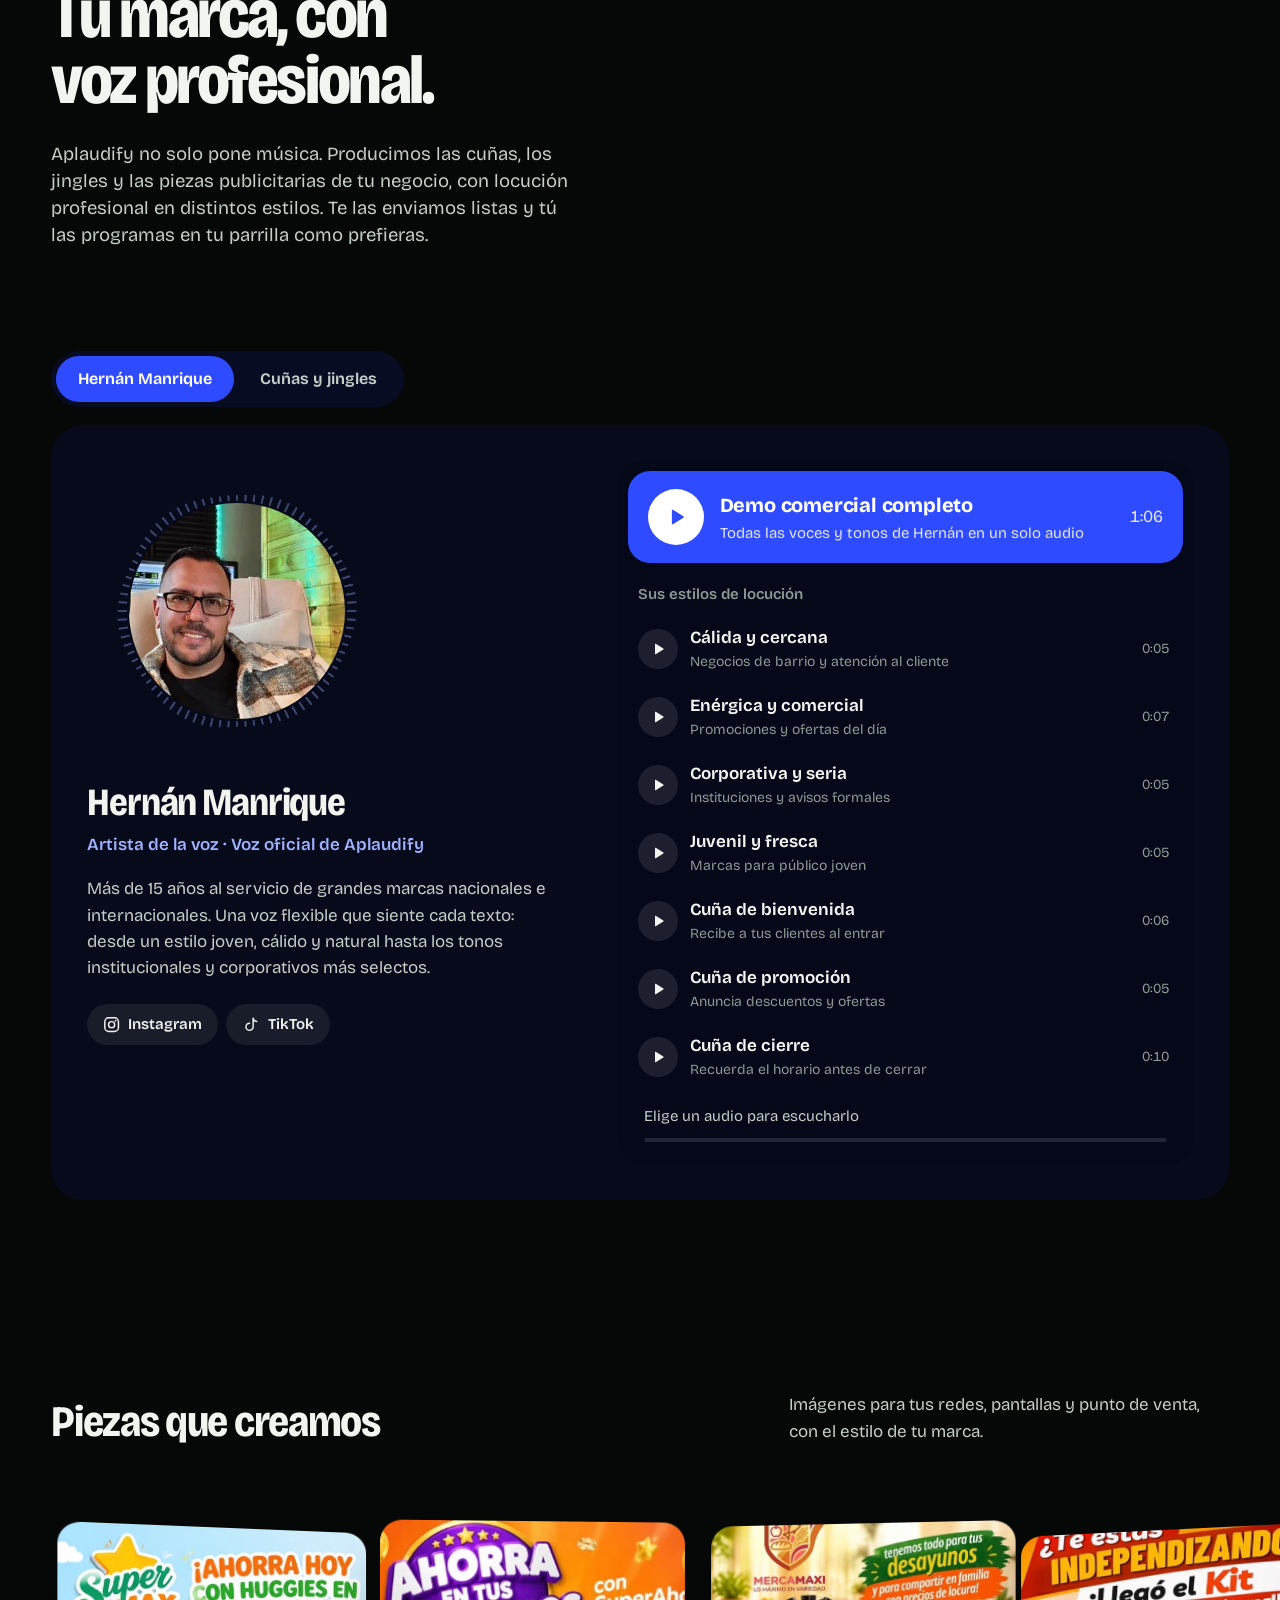
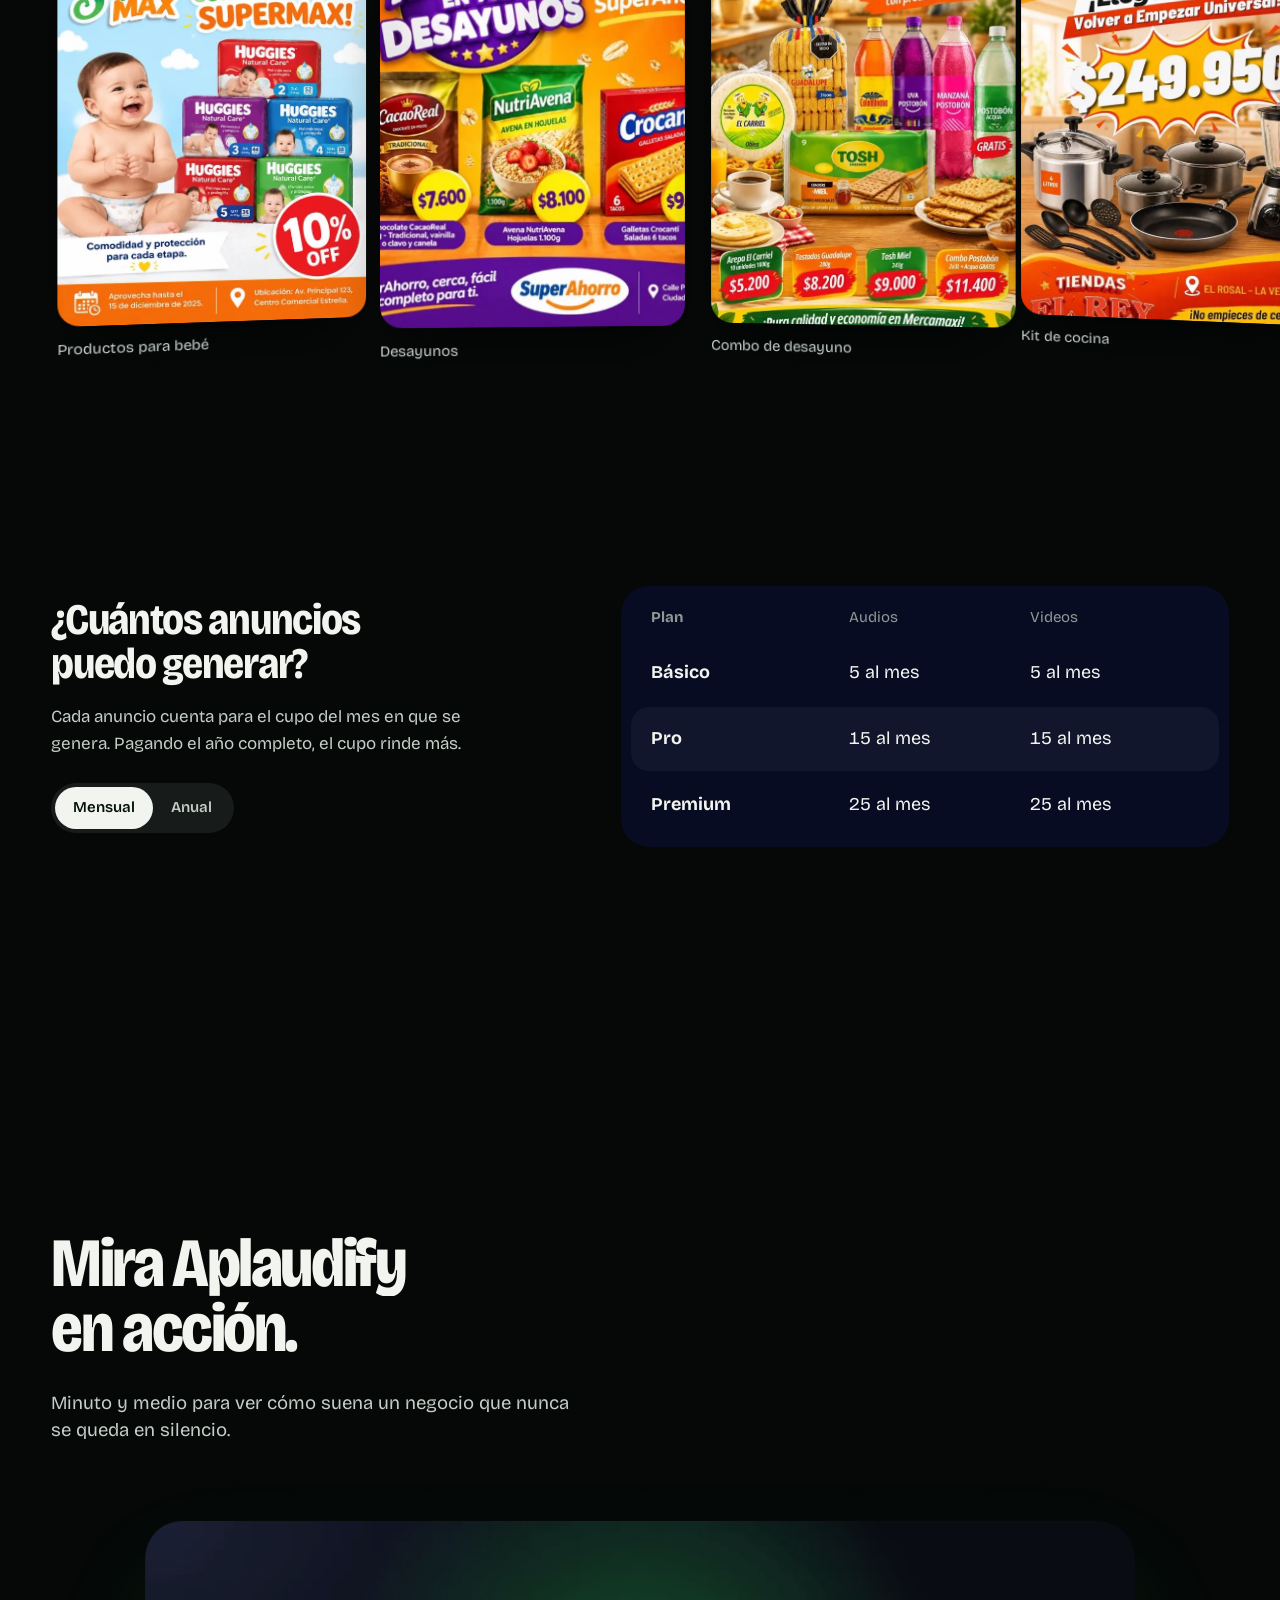
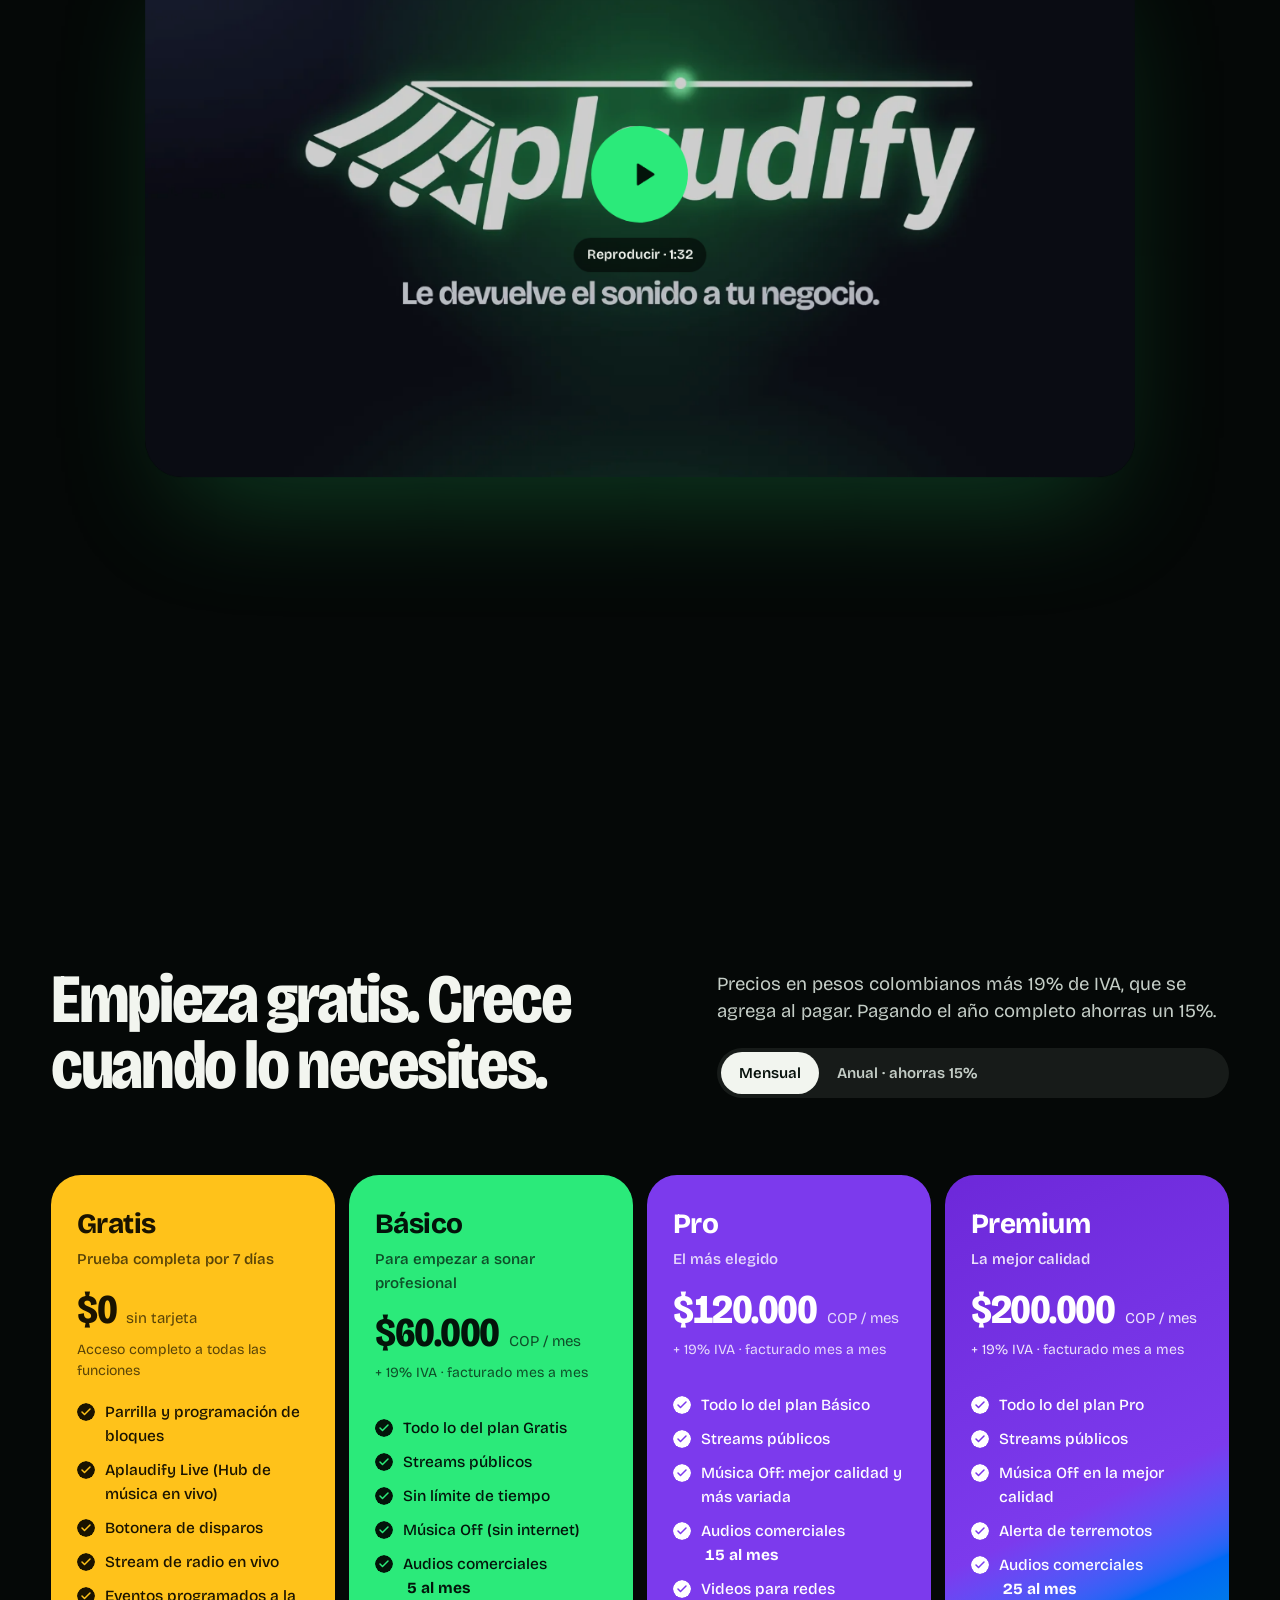
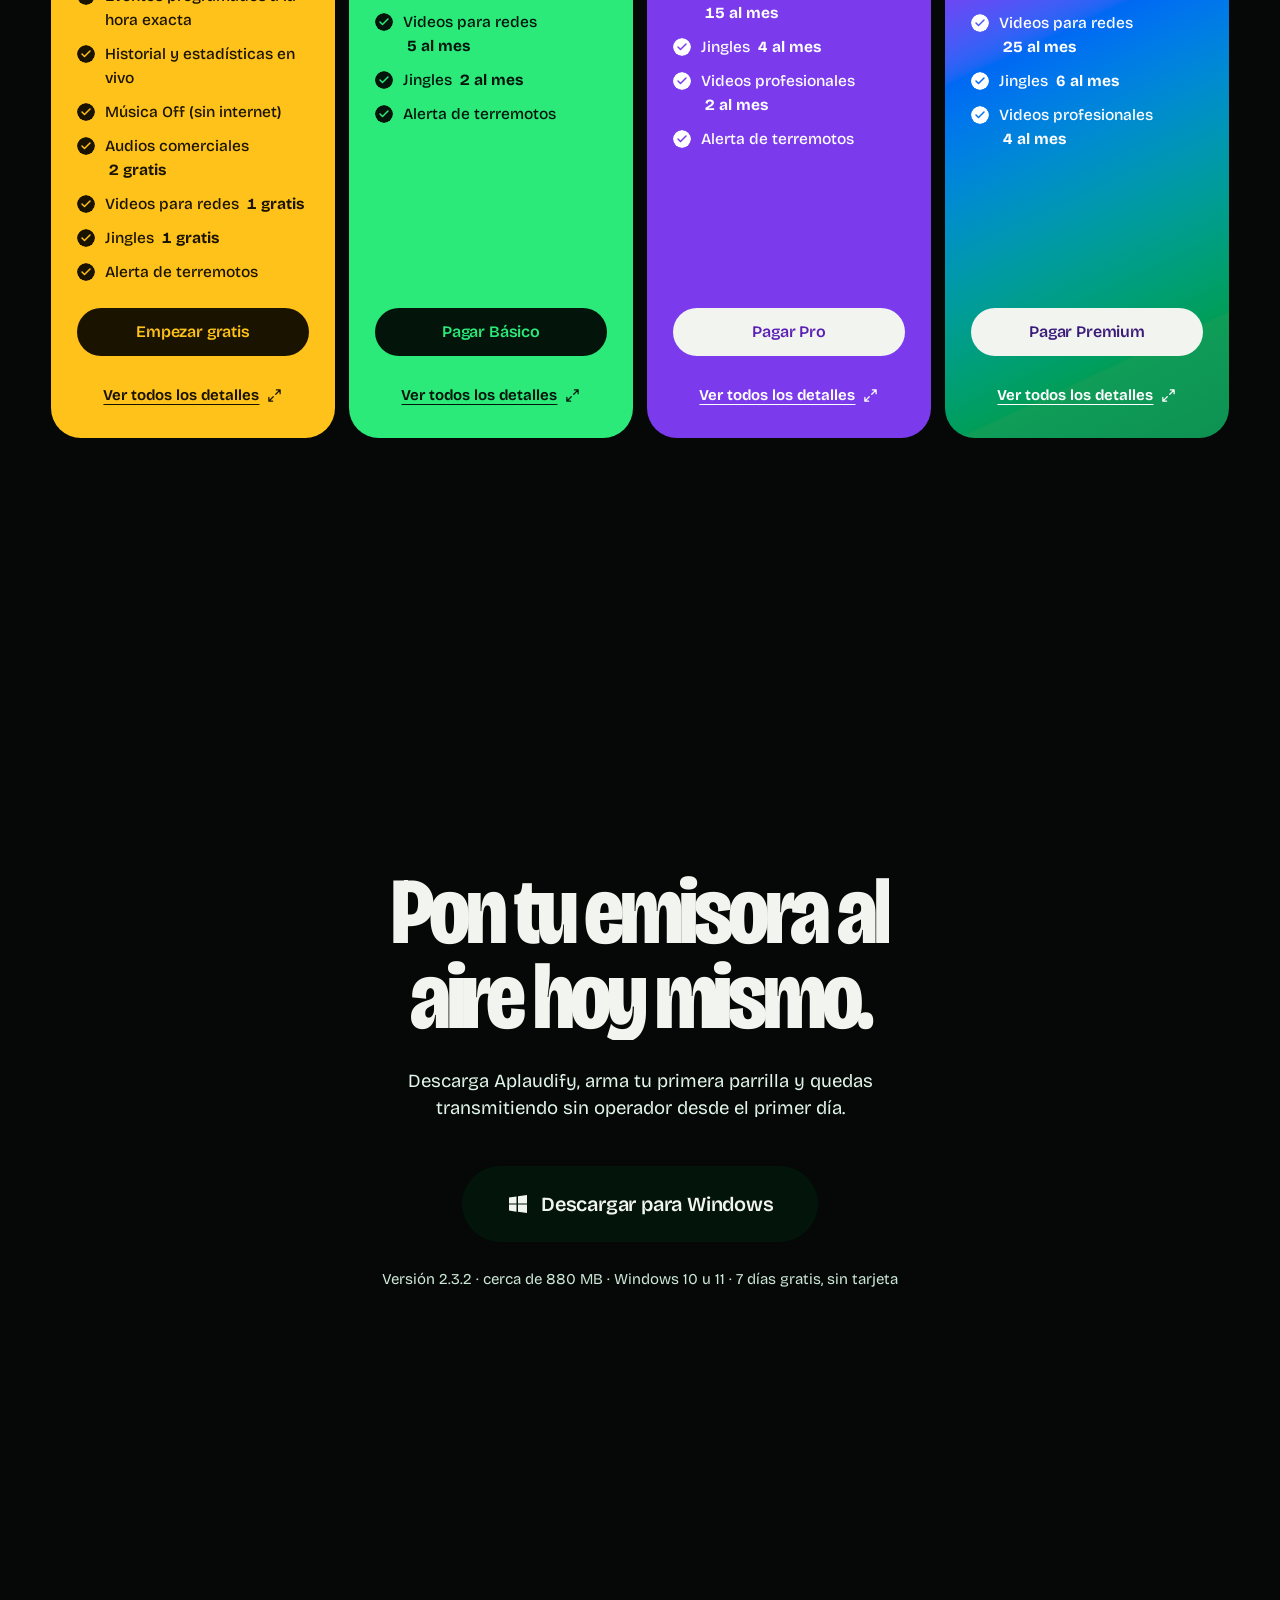
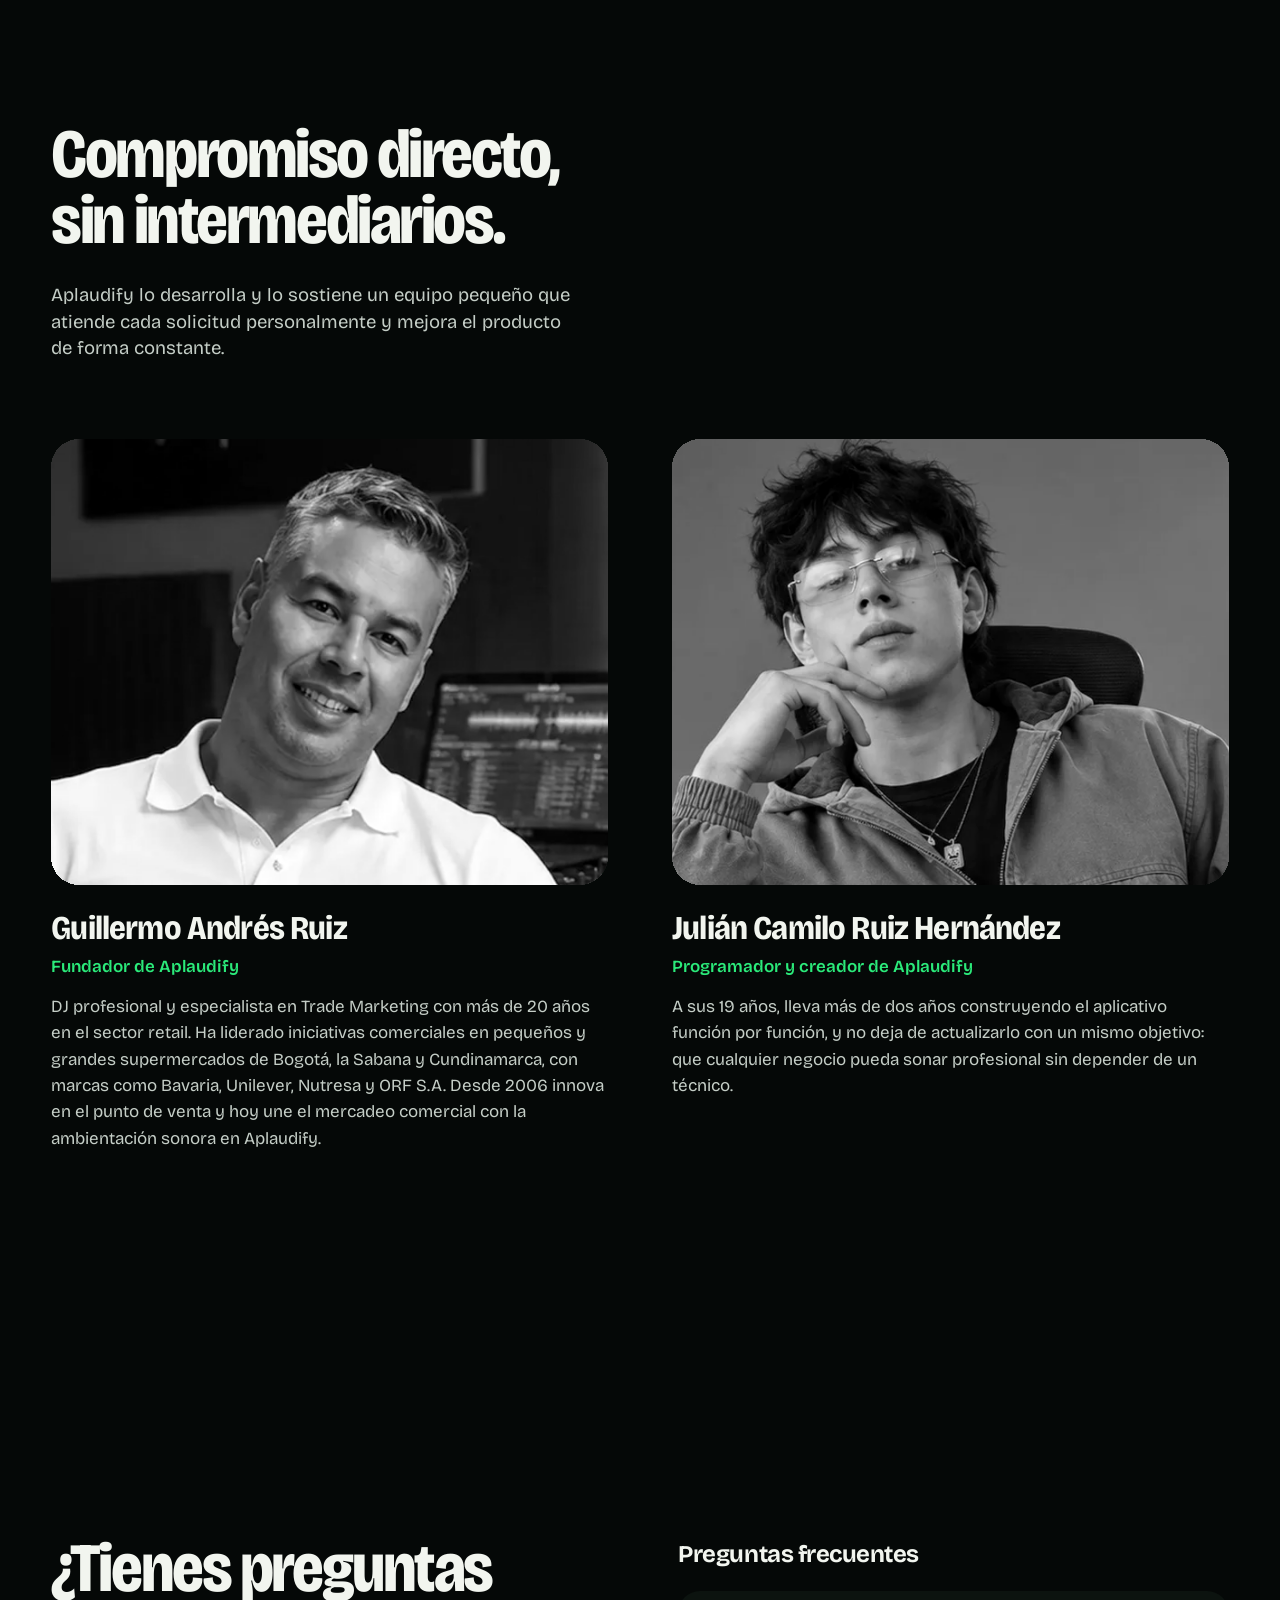
==== commit 51152a3f: "Aplaudify 2.3.2: descarga de la version 2.3.2 Co-Authored-By: Claude Opus 5.5 <noreply@anthropic.com" ====
--- a/index.html
+++ b/index.html
@@ -904,7 +904,7 @@
         <a class="btn btn--dark btn--xl" href="https://github.com/Aplaudify/aplaudify-releases/releases/latest/download/Aplaudify-Setup.exe" data-magnetic data-sfx="pop-b">
           <svg class="ic"><use href="#i-windows"/></svg>Descargar para Windows
         </a>
-        <p class="download__meta">Versión 2.3 · cerca de 880 MB · Windows 10 u 11 · 7 días gratis, sin tarjeta</p>
+        <p class="download__meta">Versión 2.3.2 · cerca de 880 MB · Windows 10 u 11 · 7 días gratis, sin tarjeta</p>
       </div>
     </section>
 
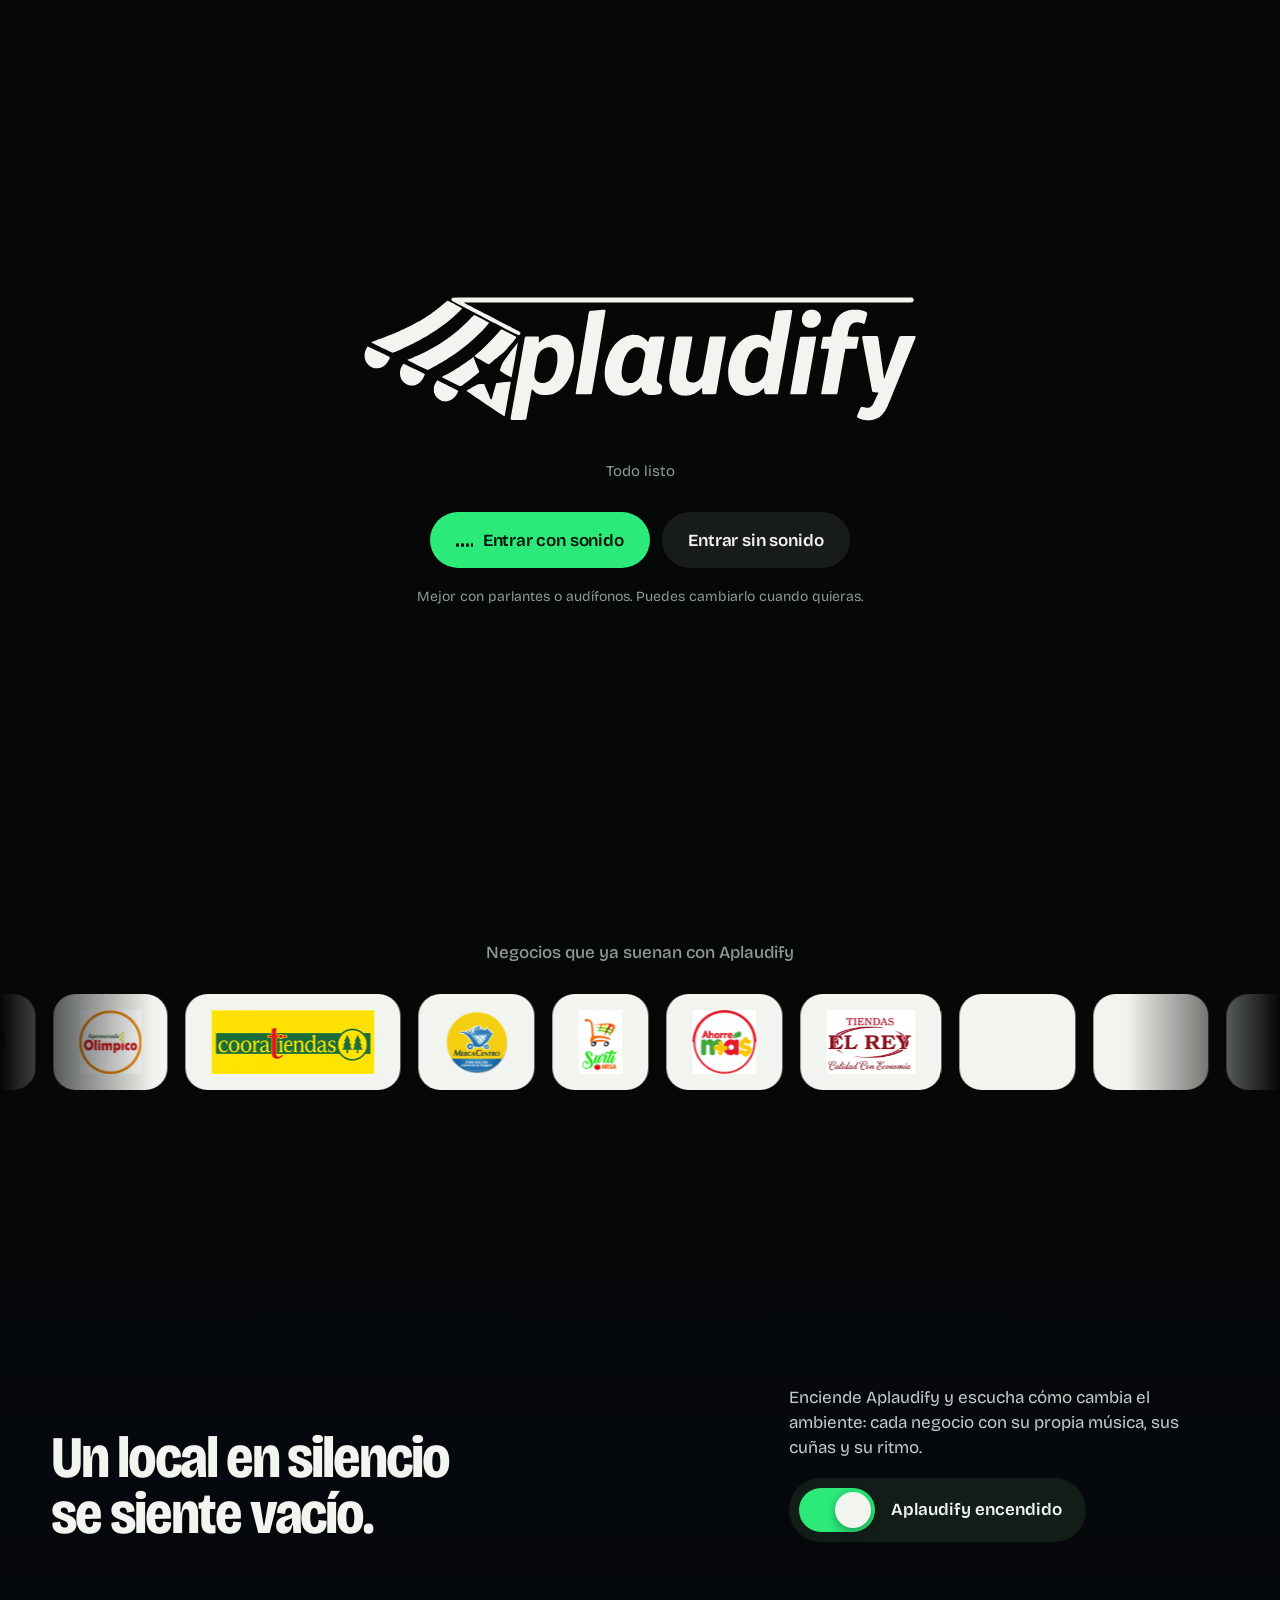
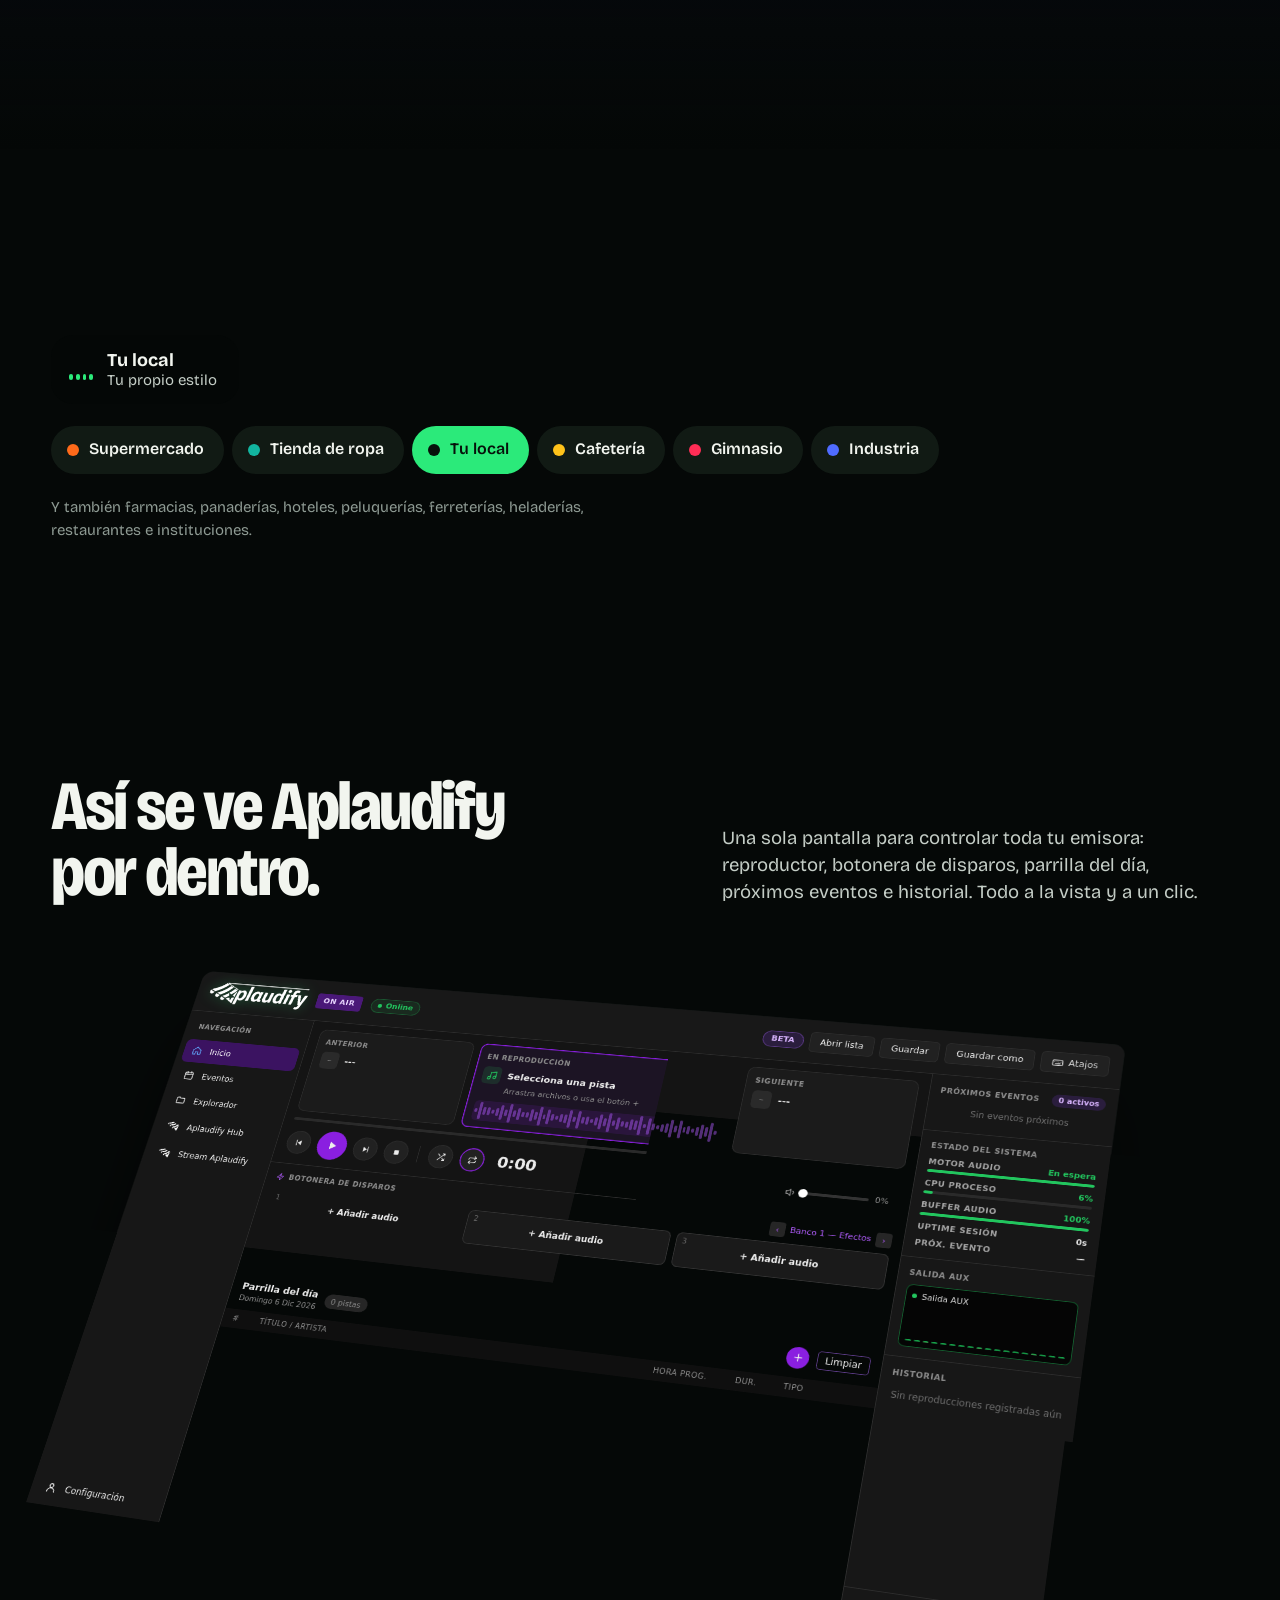
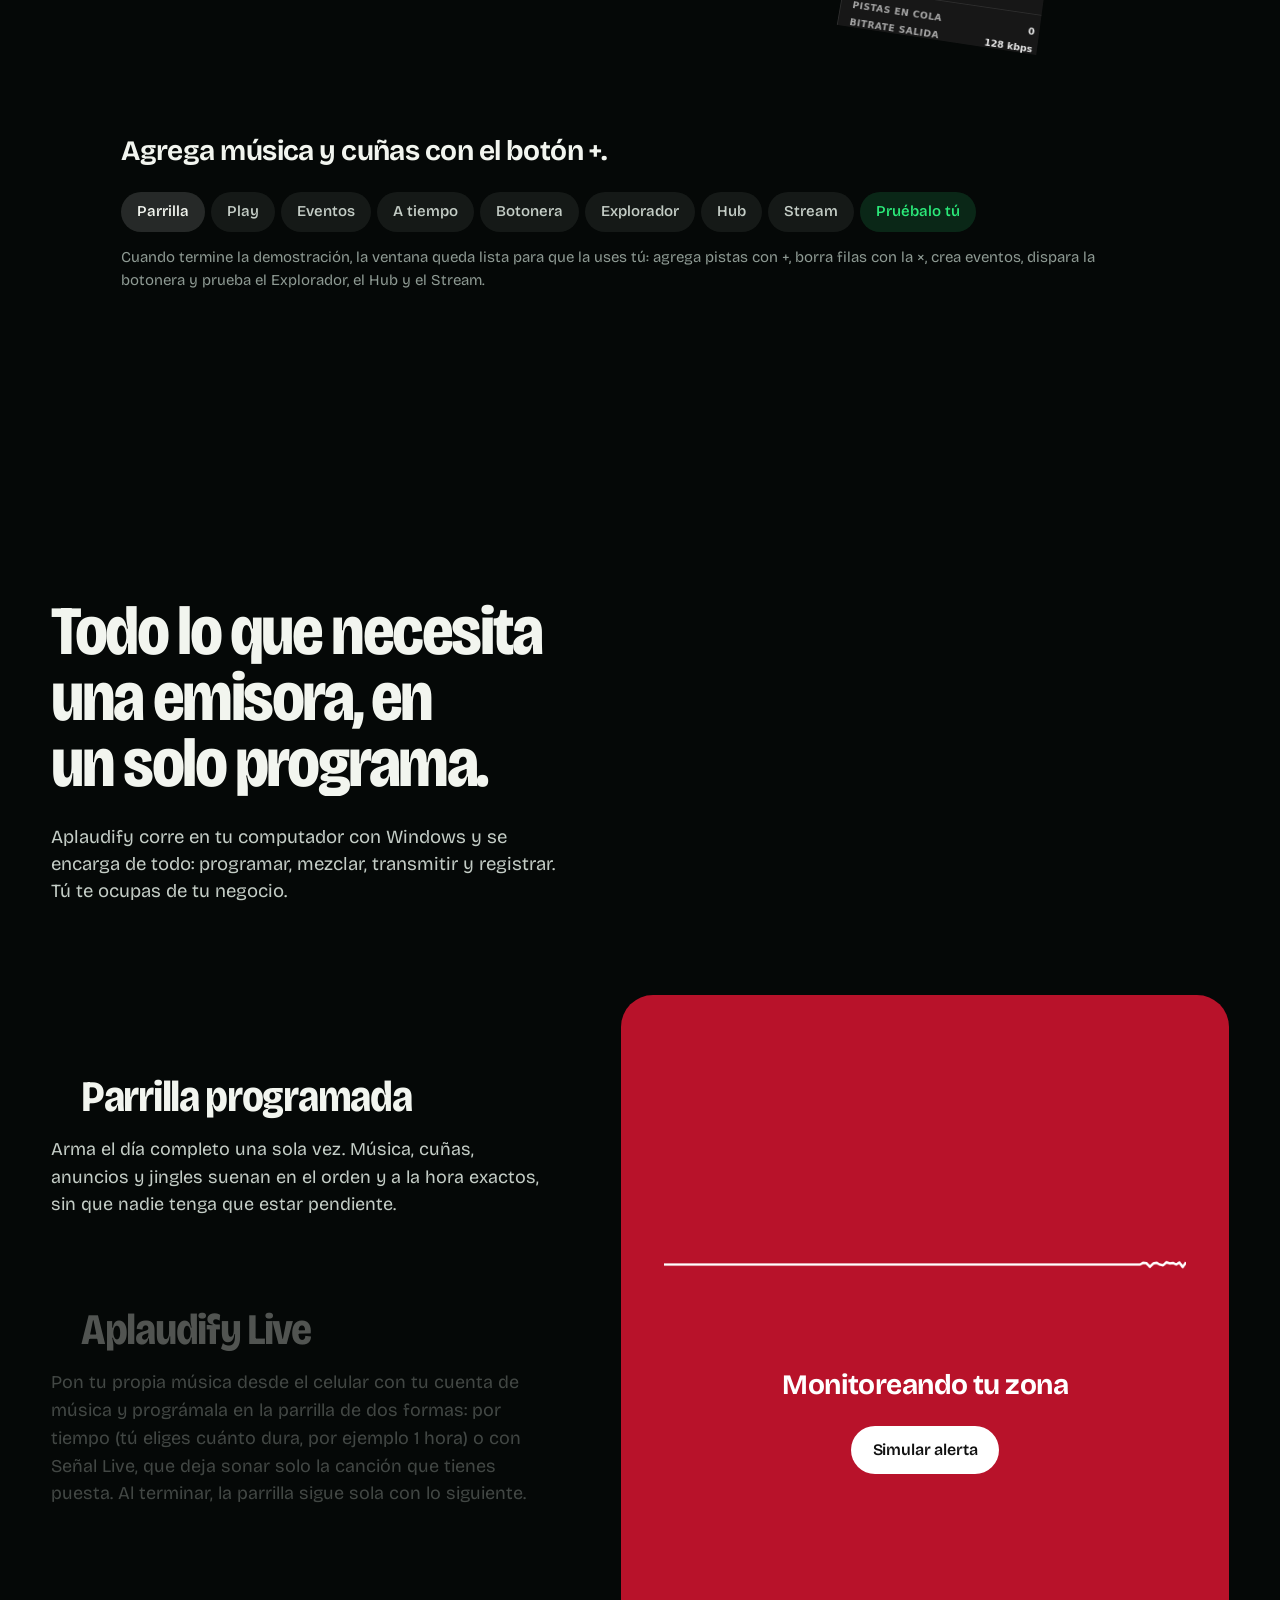
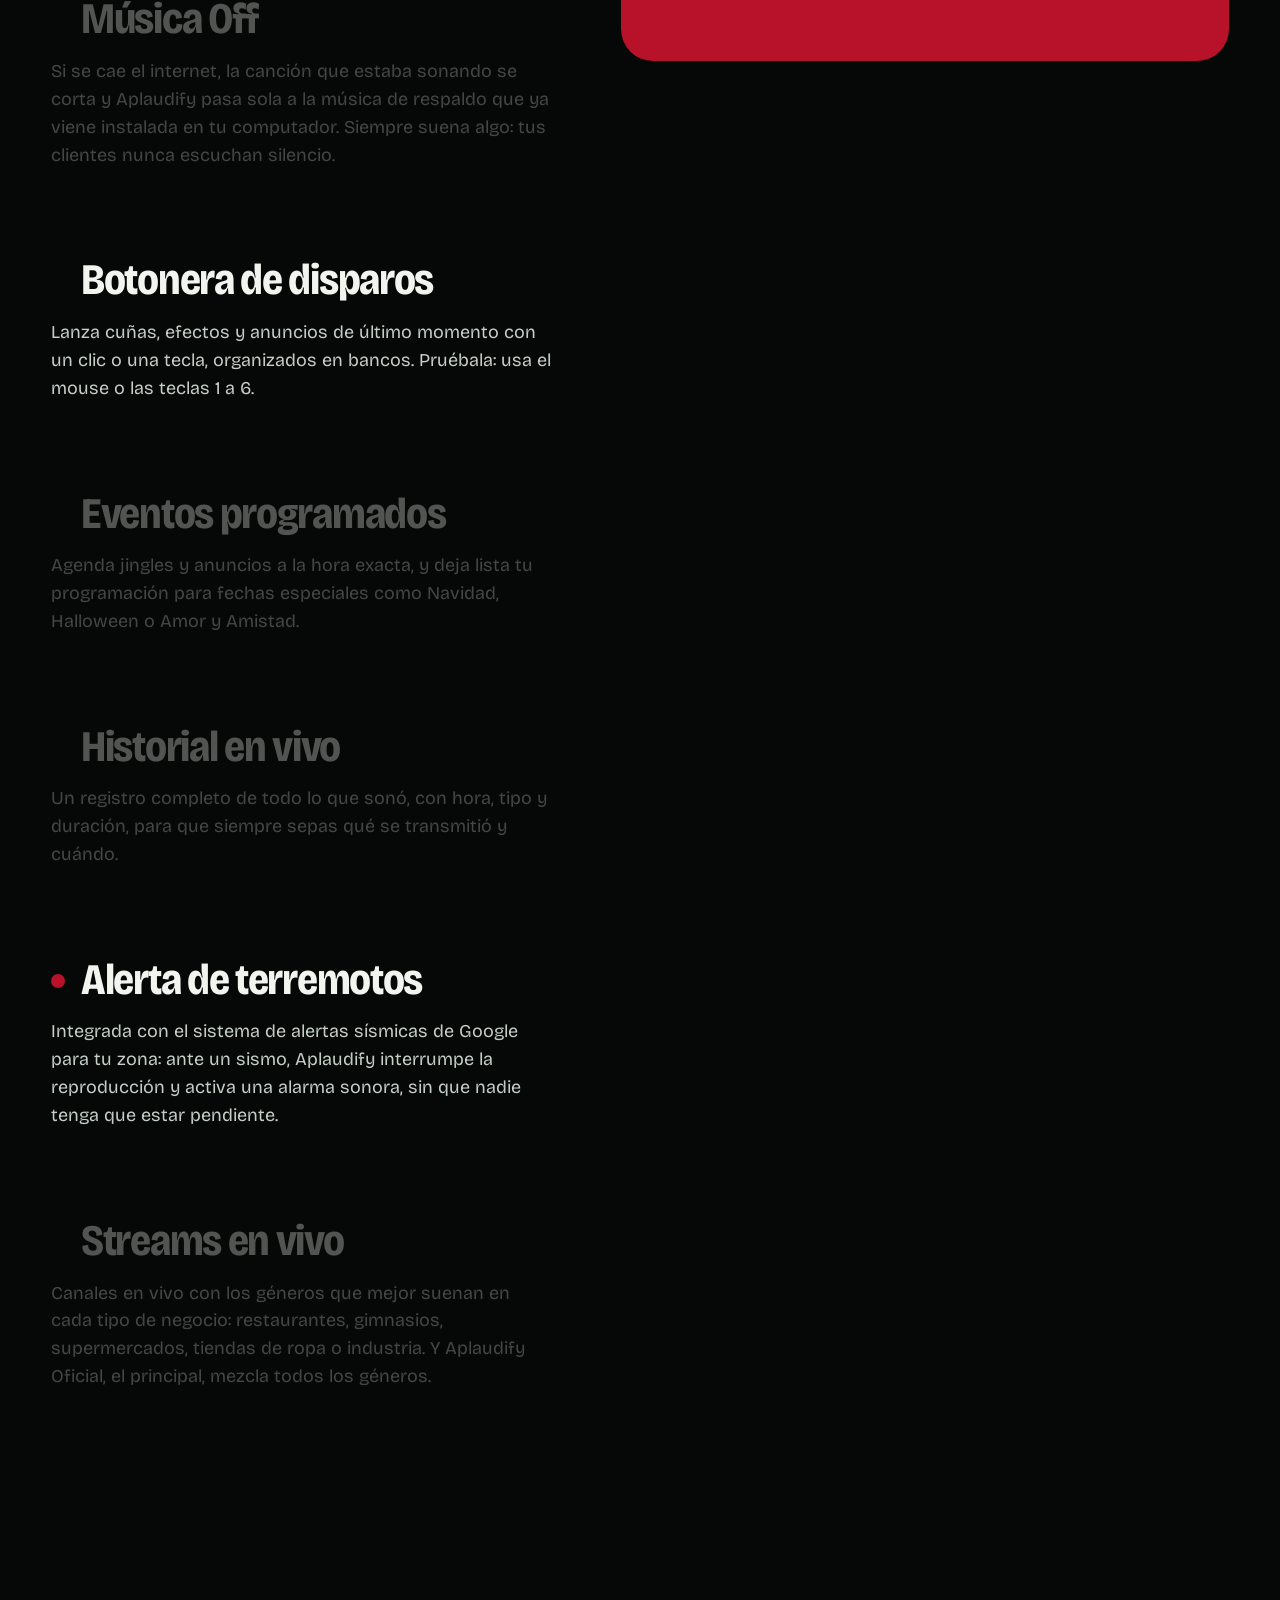
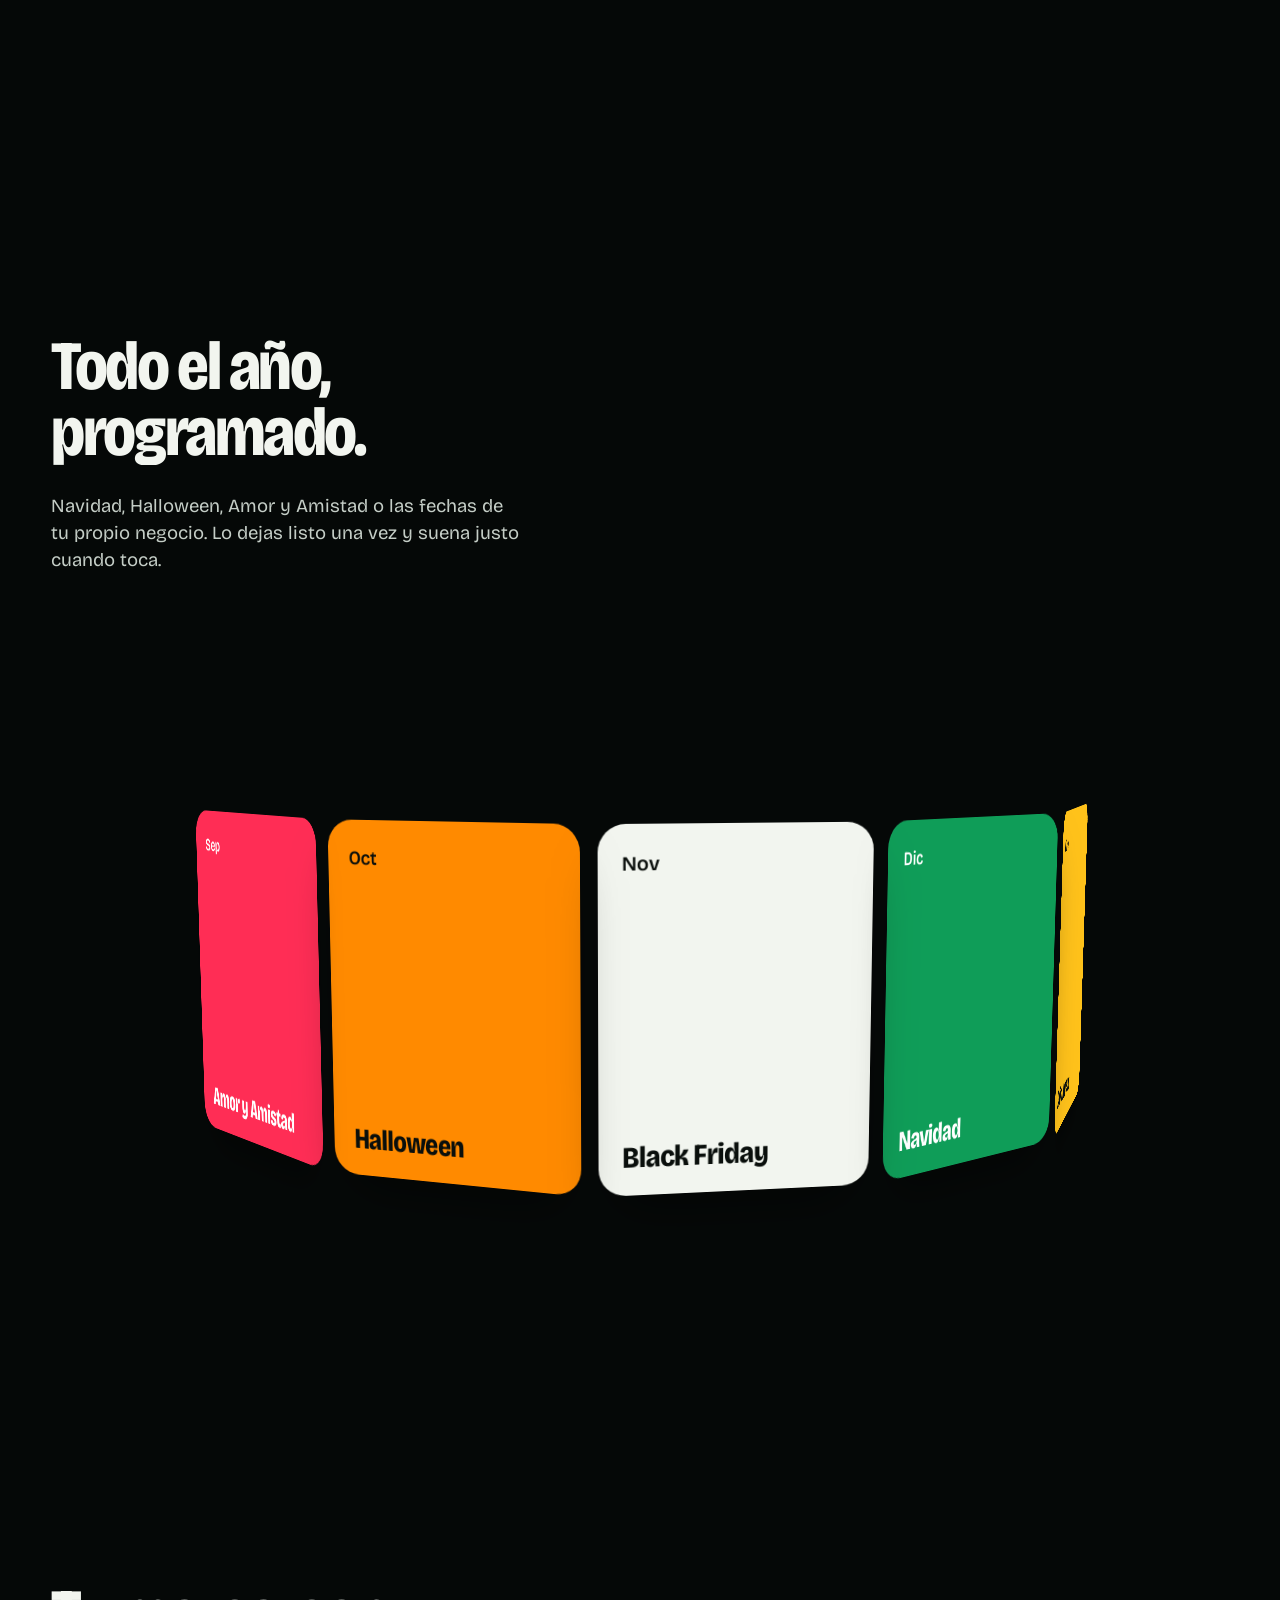
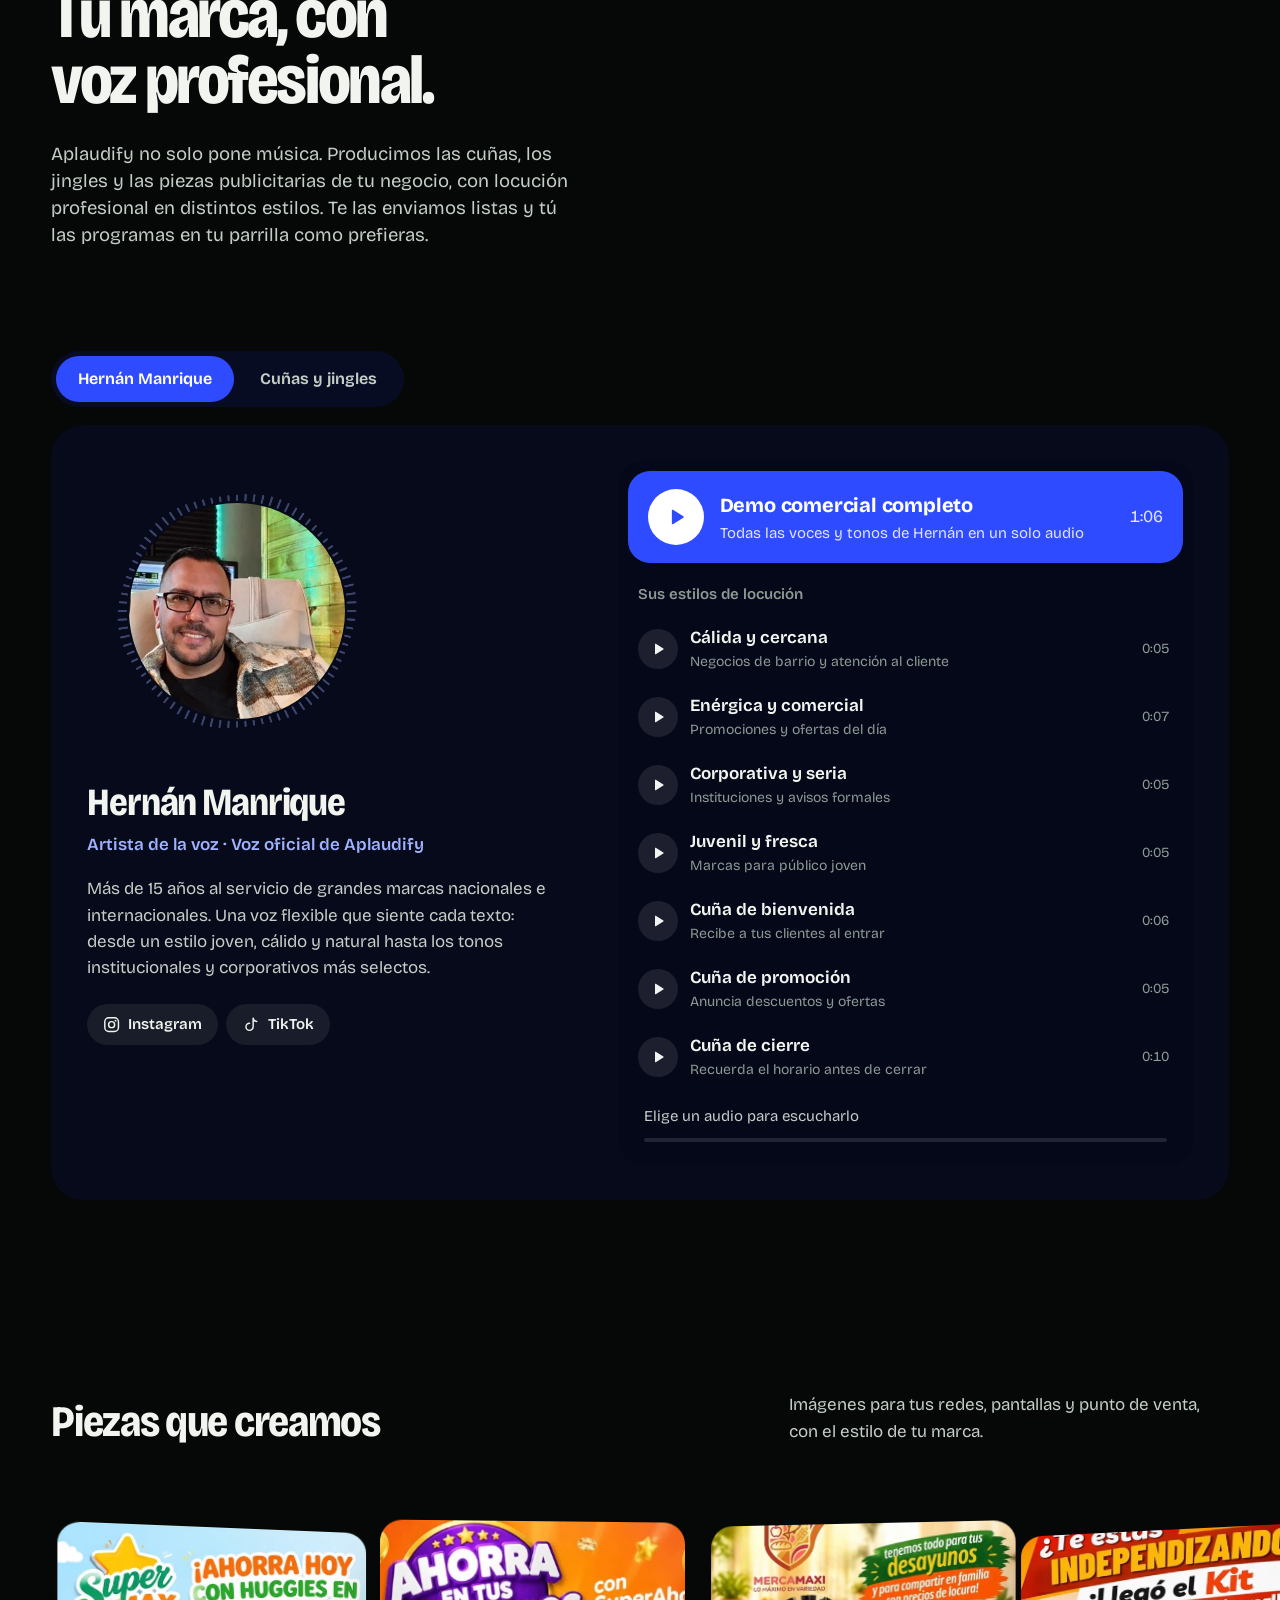
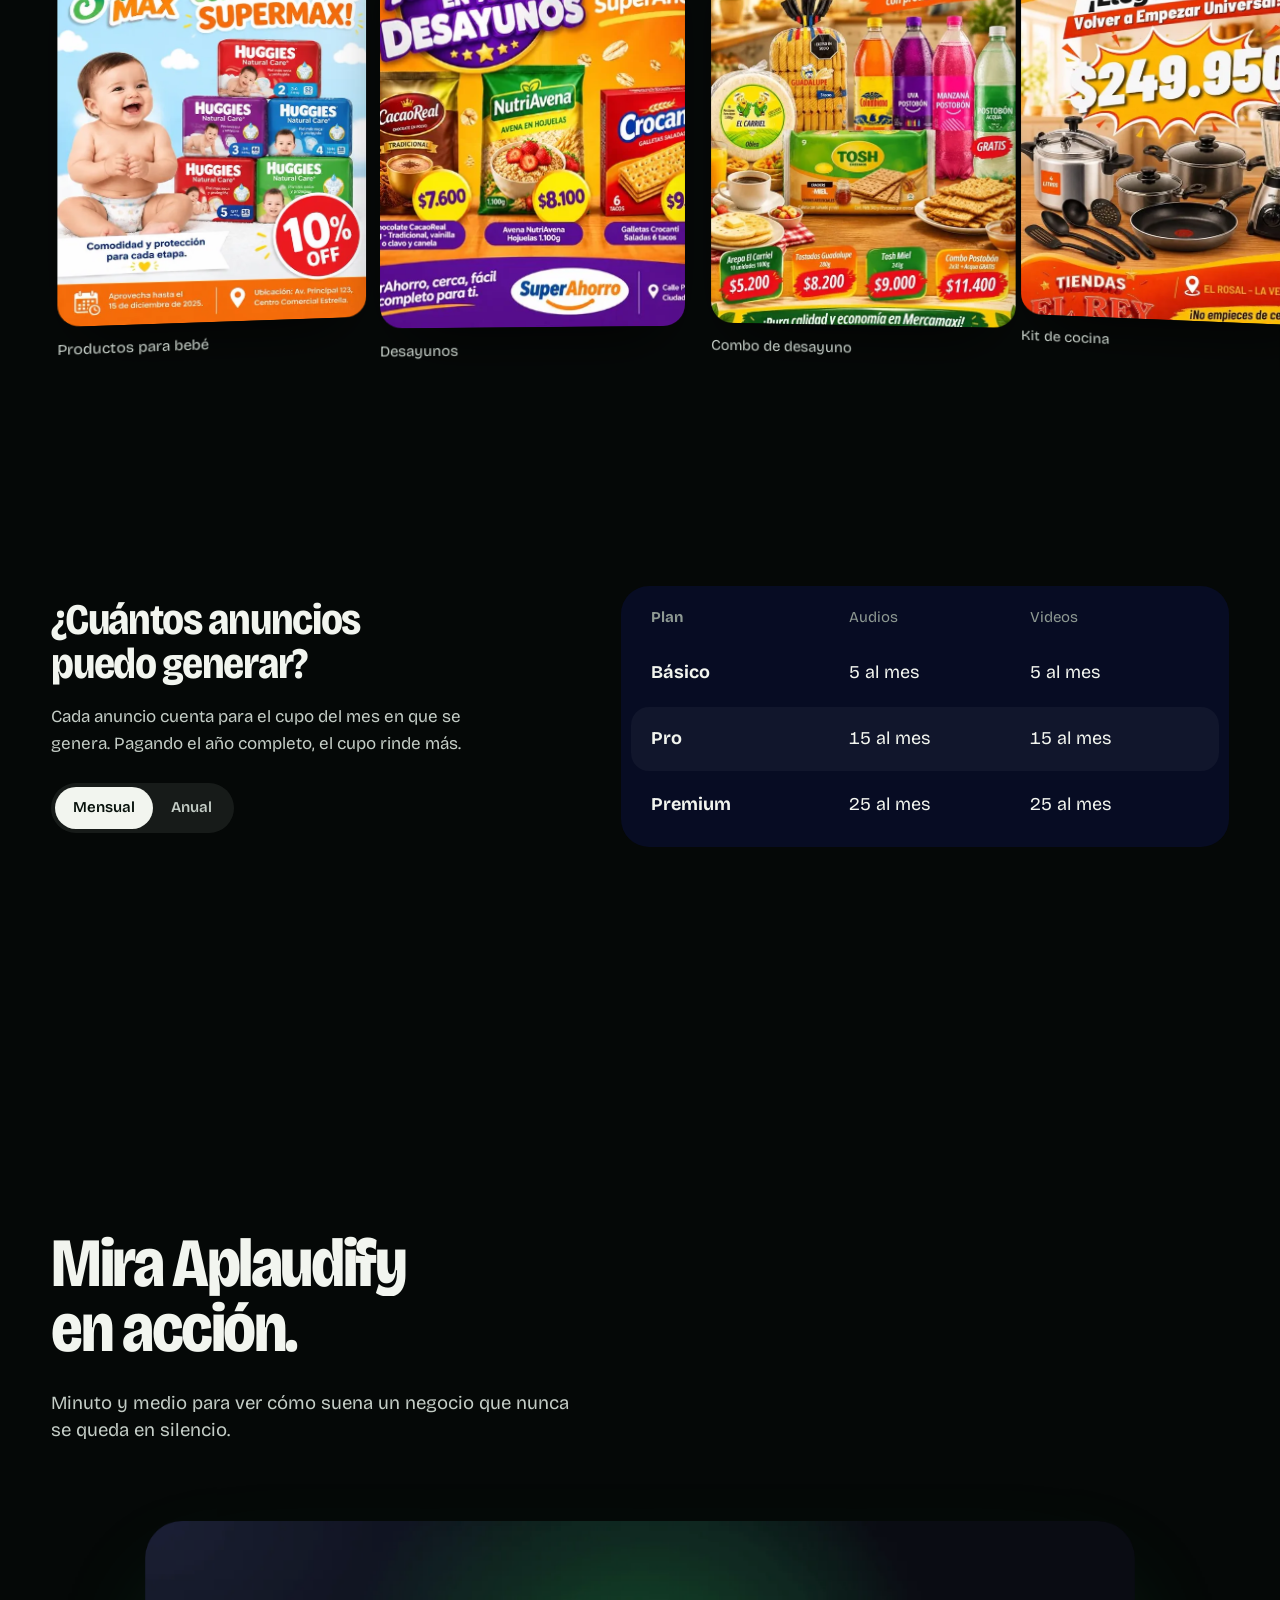
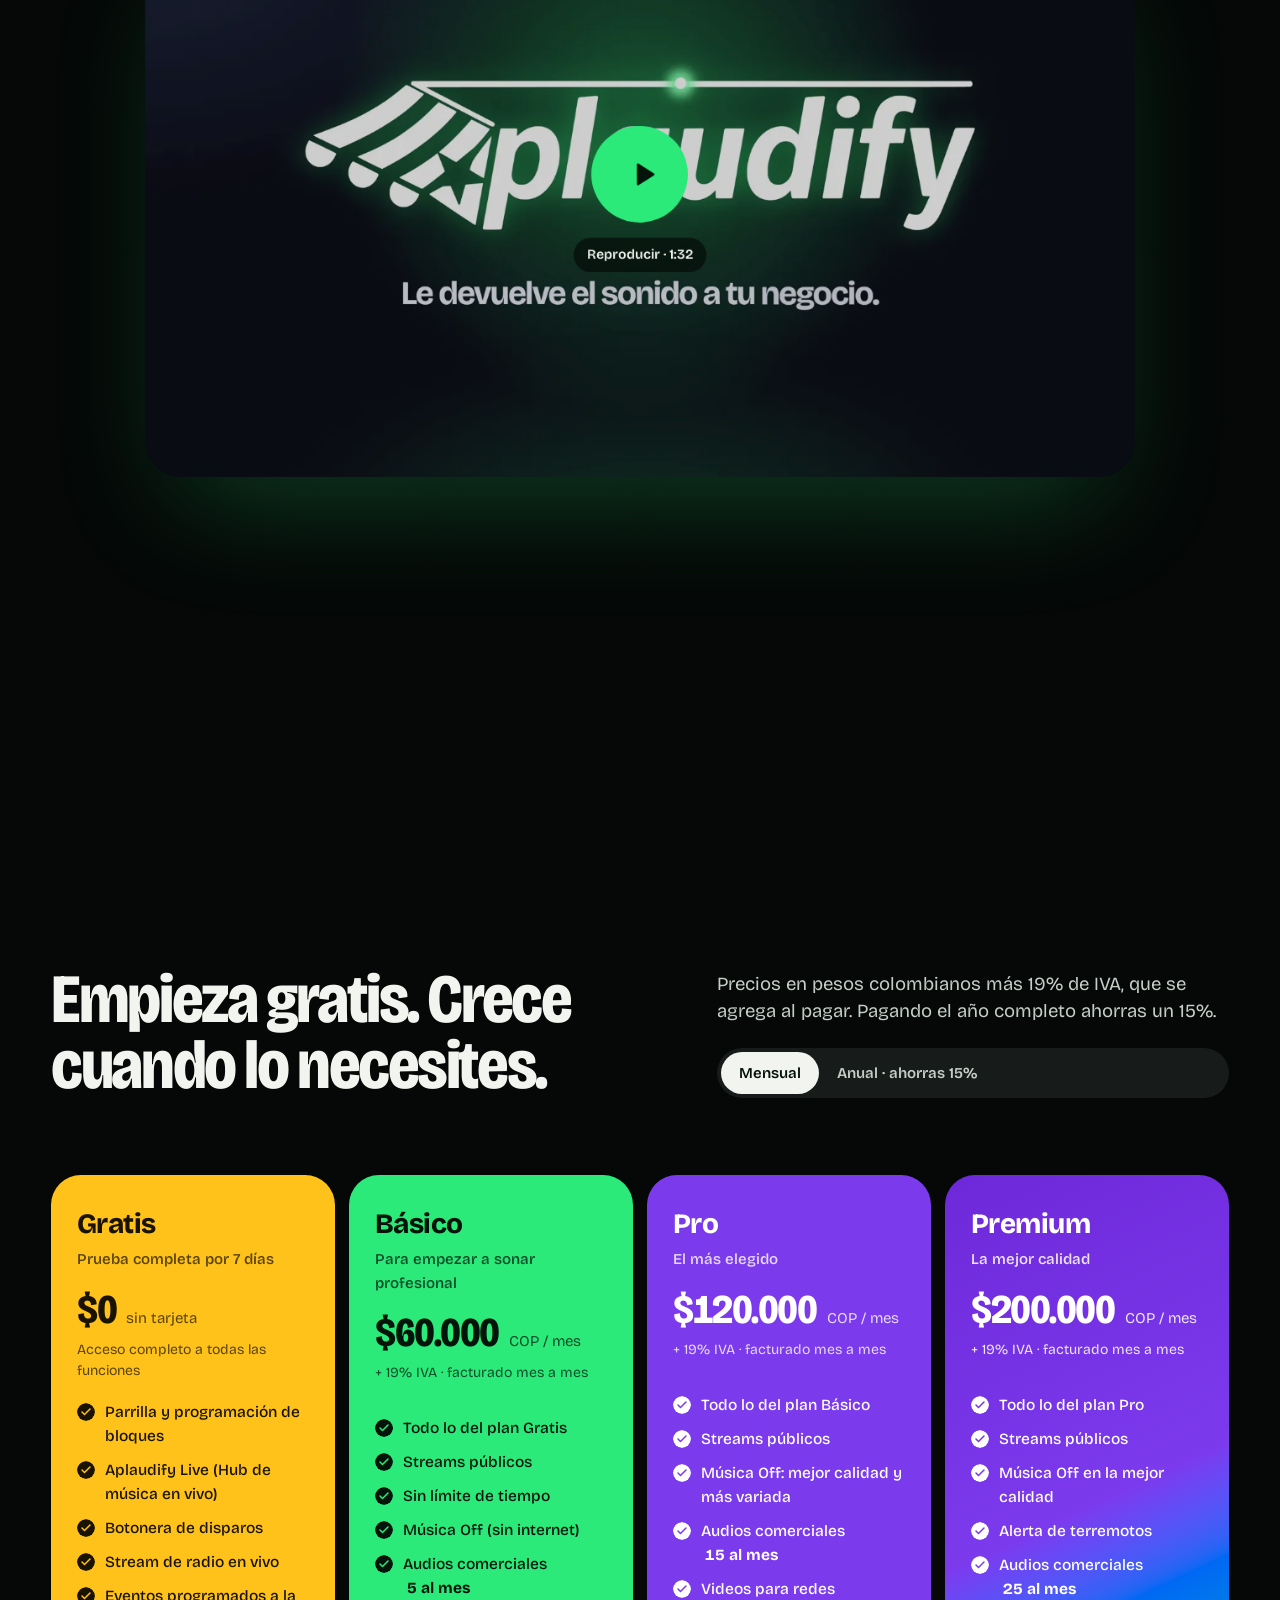
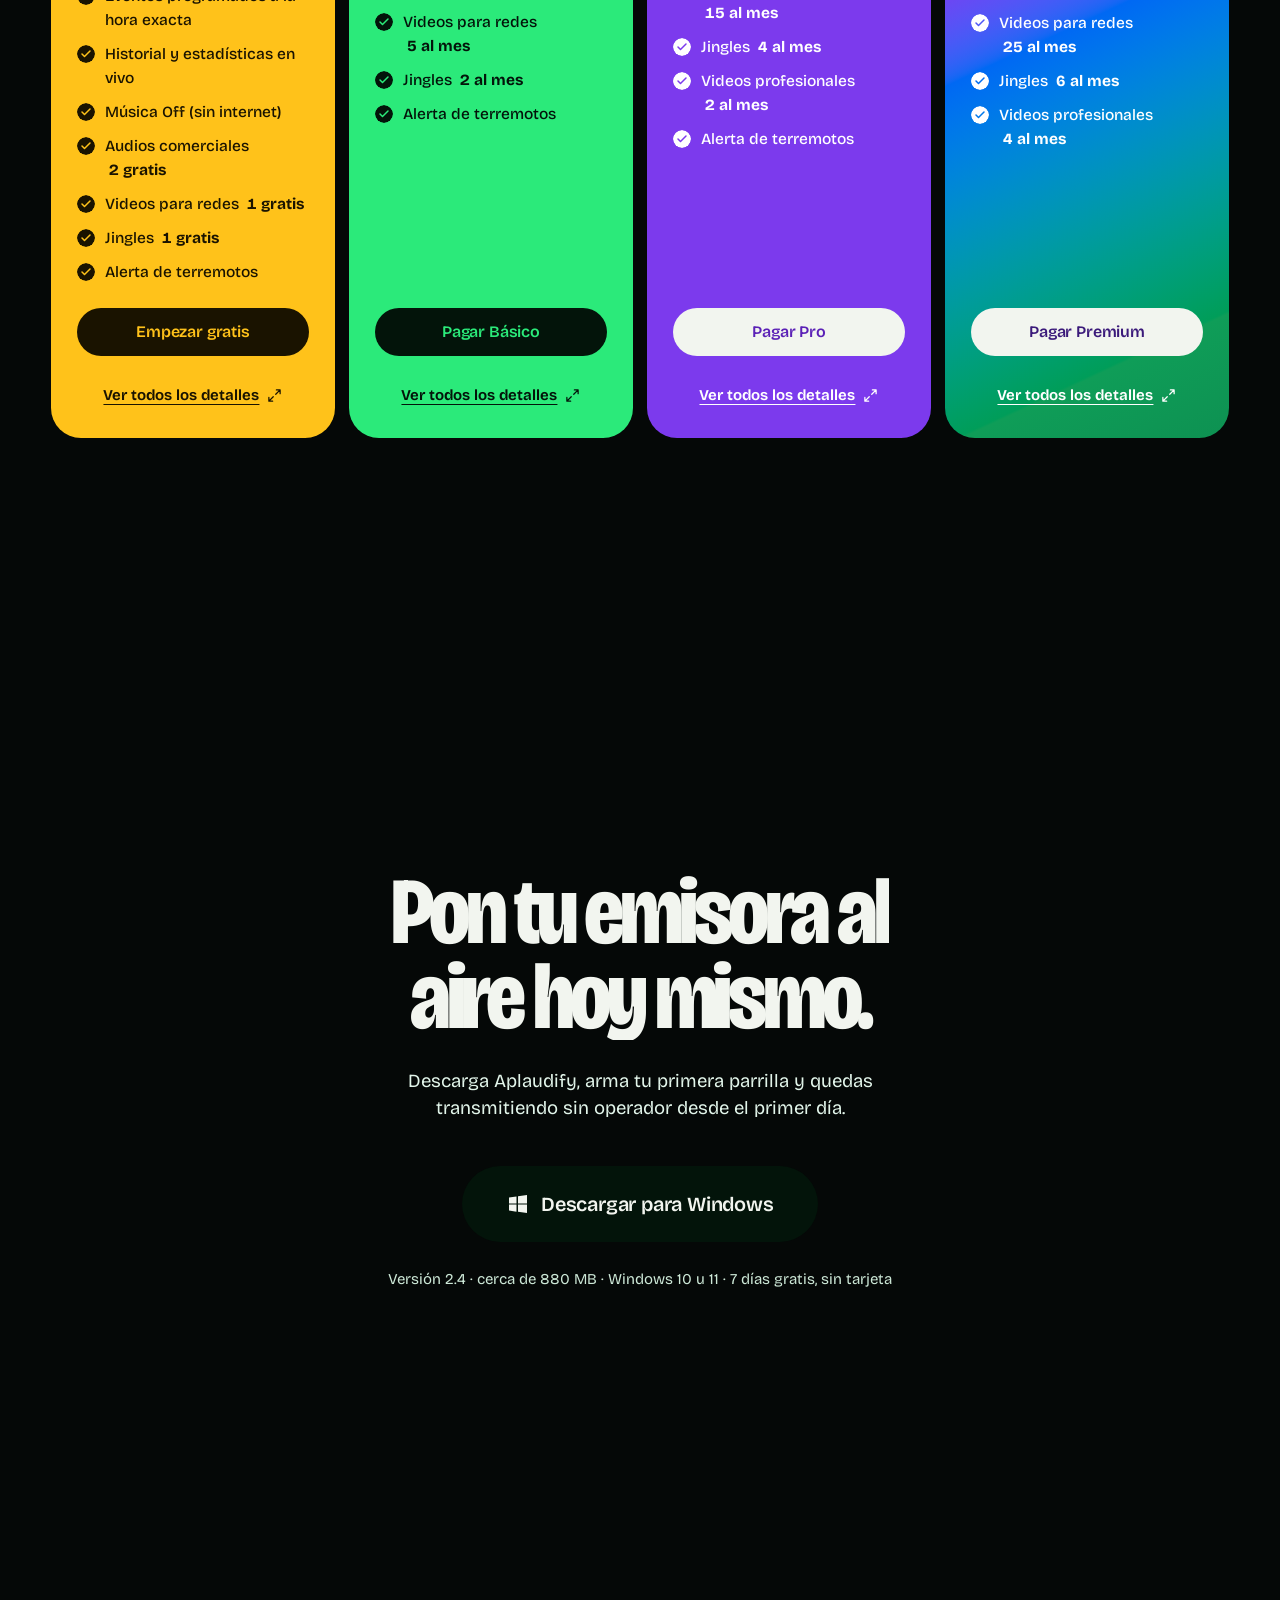
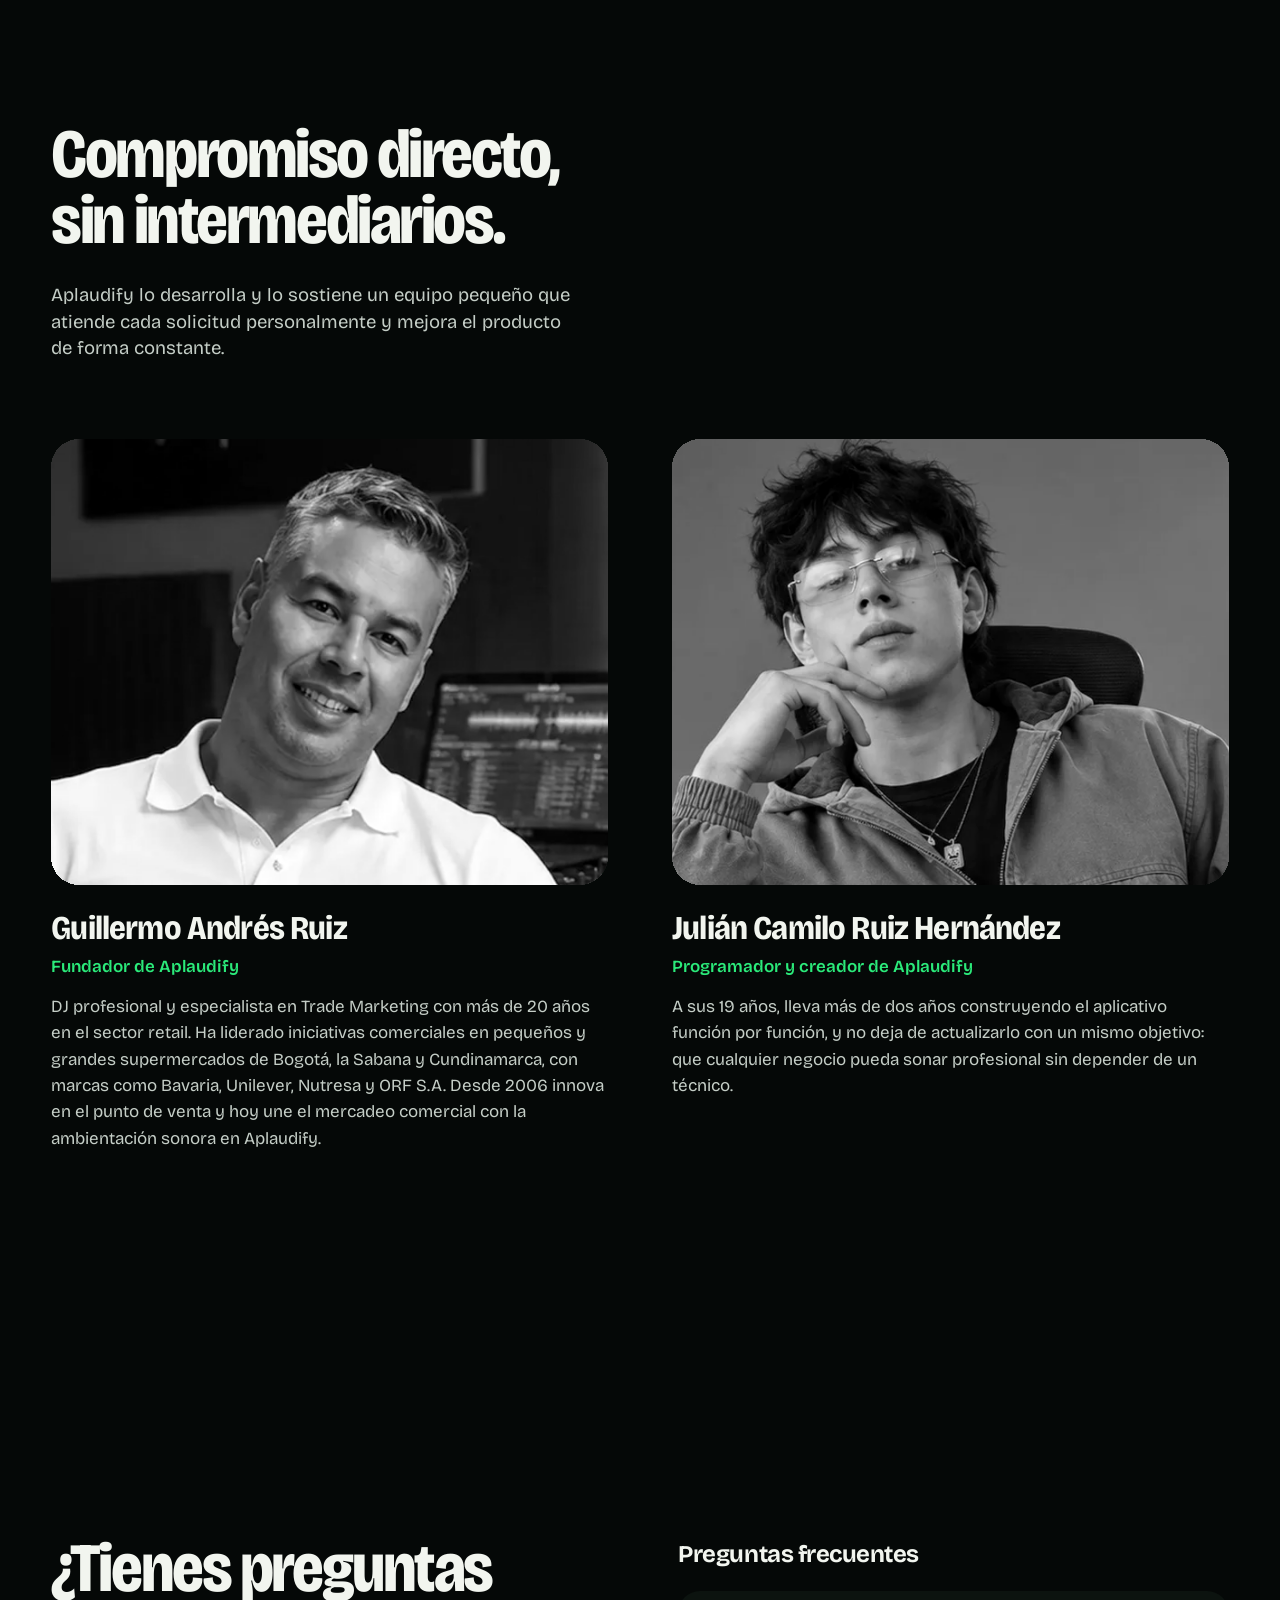
==== commit 14f9300a: "Aplaudify 2.4: descarga de la version 2.4 y terminos con el aviso antes de vencer" ====
--- a/index.html
+++ b/index.html
@@ -904,7 +904,7 @@
         <a class="btn btn--dark btn--xl" href="https://github.com/Aplaudify/aplaudify-releases/releases/latest/download/Aplaudify-Setup.exe" data-magnetic data-sfx="pop-b">
           <svg class="ic"><use href="#i-windows"/></svg>Descargar para Windows
         </a>
-        <p class="download__meta">Versión 2.3.2 · cerca de 880 MB · Windows 10 u 11 · 7 días gratis, sin tarjeta</p>
+        <p class="download__meta">Versión 2.4 · cerca de 880 MB · Windows 10 u 11 · 7 días gratis, sin tarjeta</p>
       </div>
     </section>
 
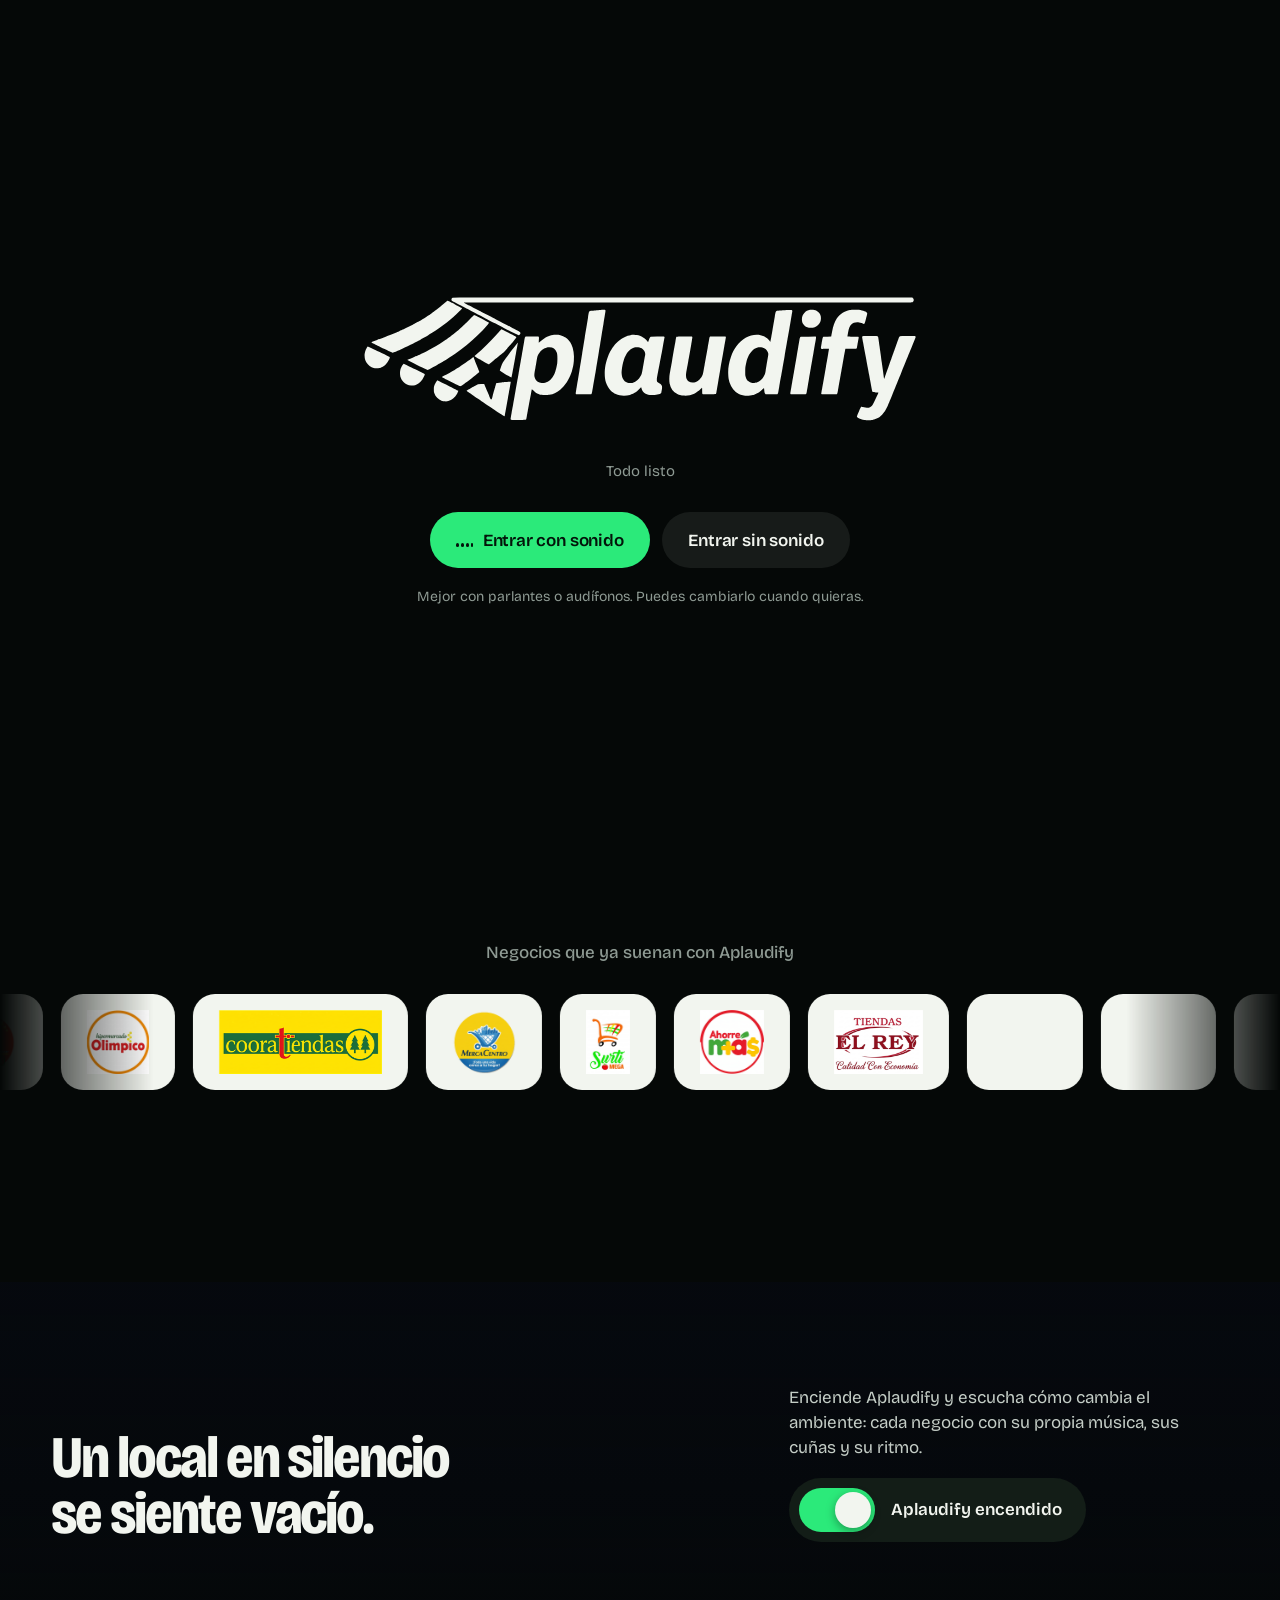
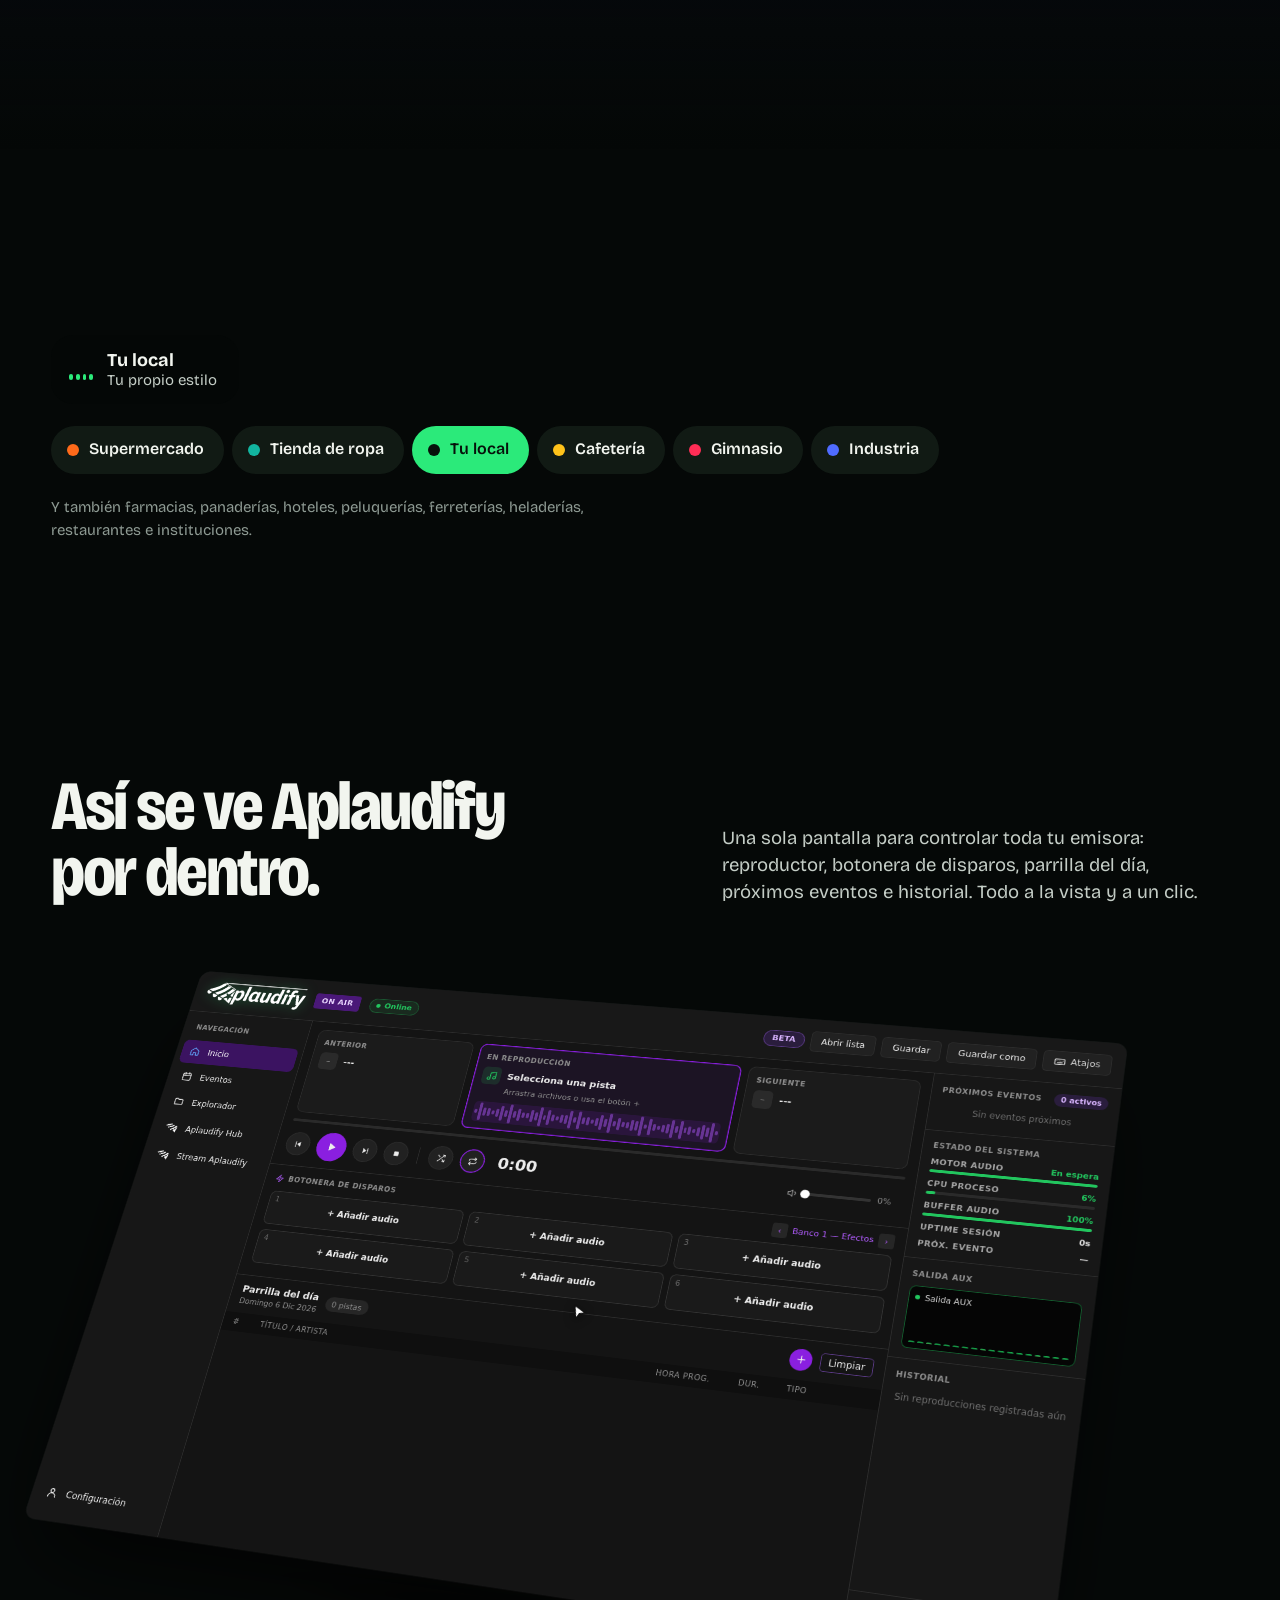
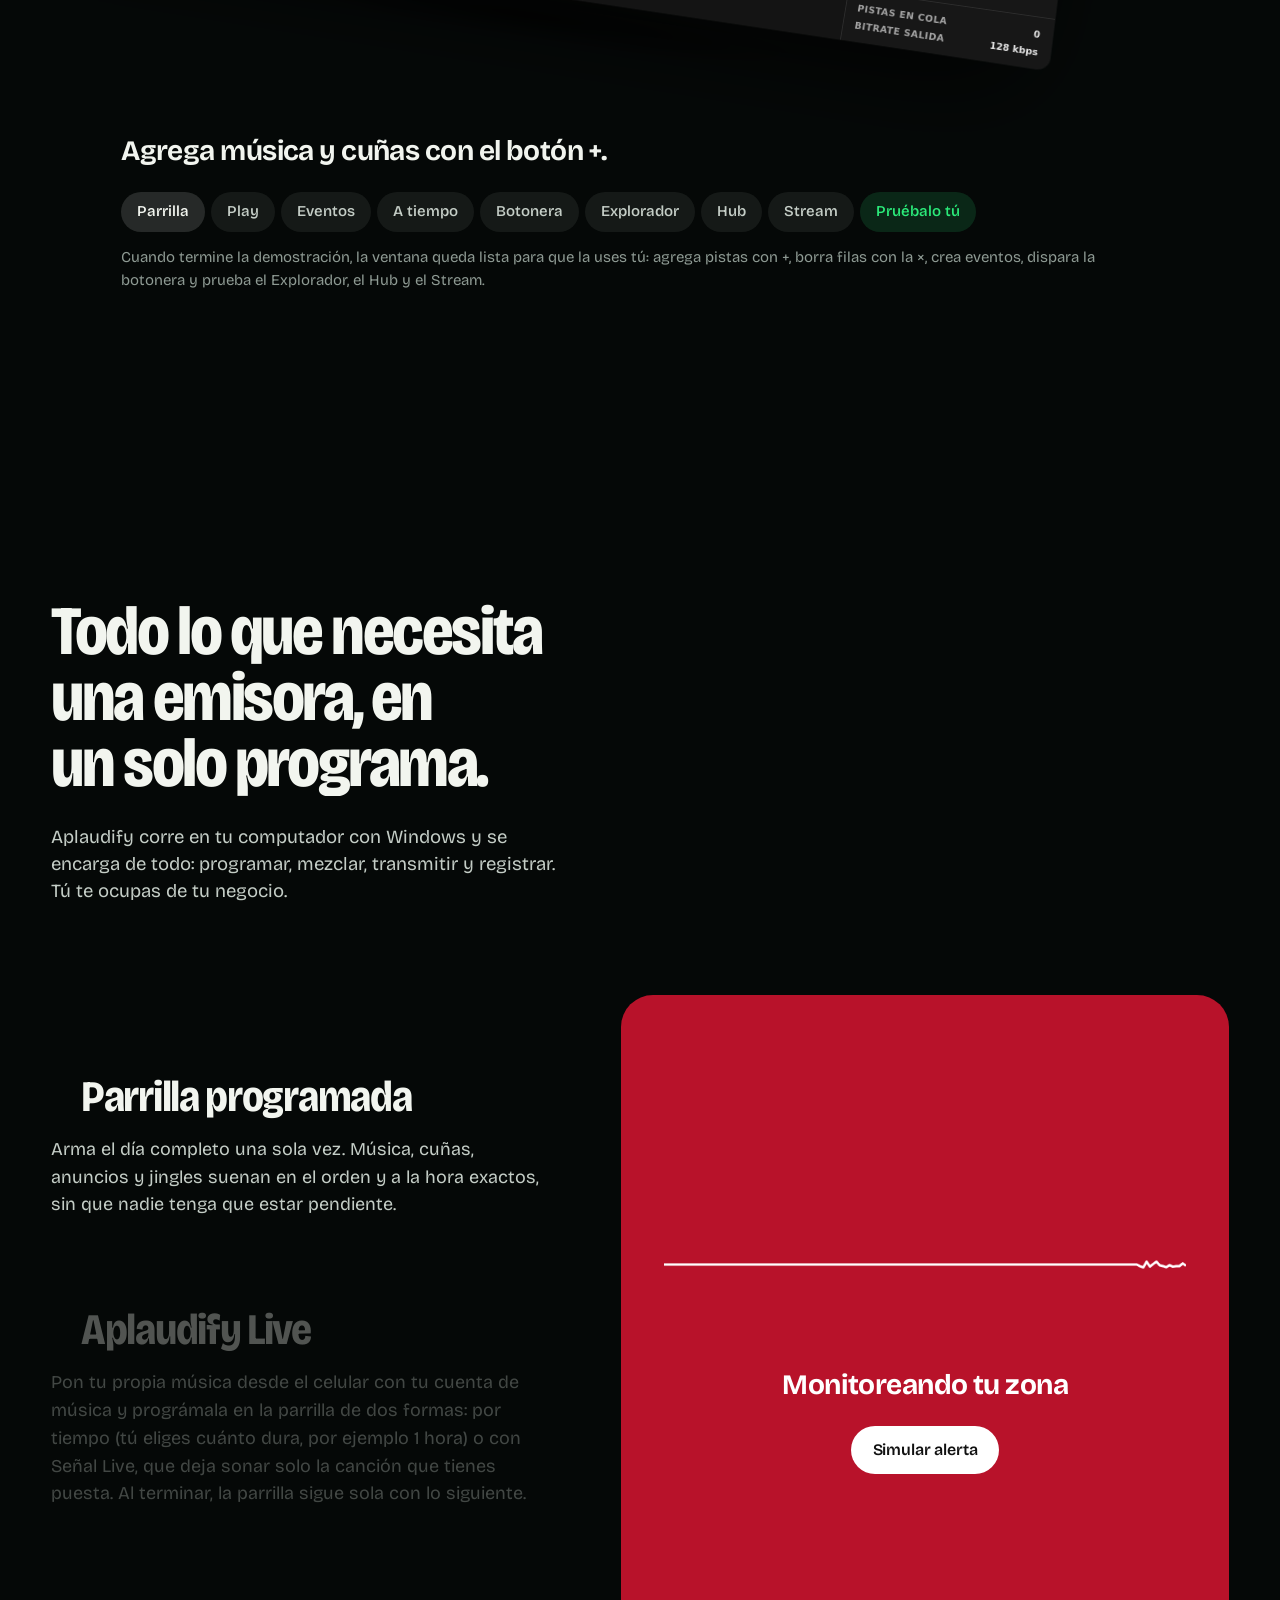
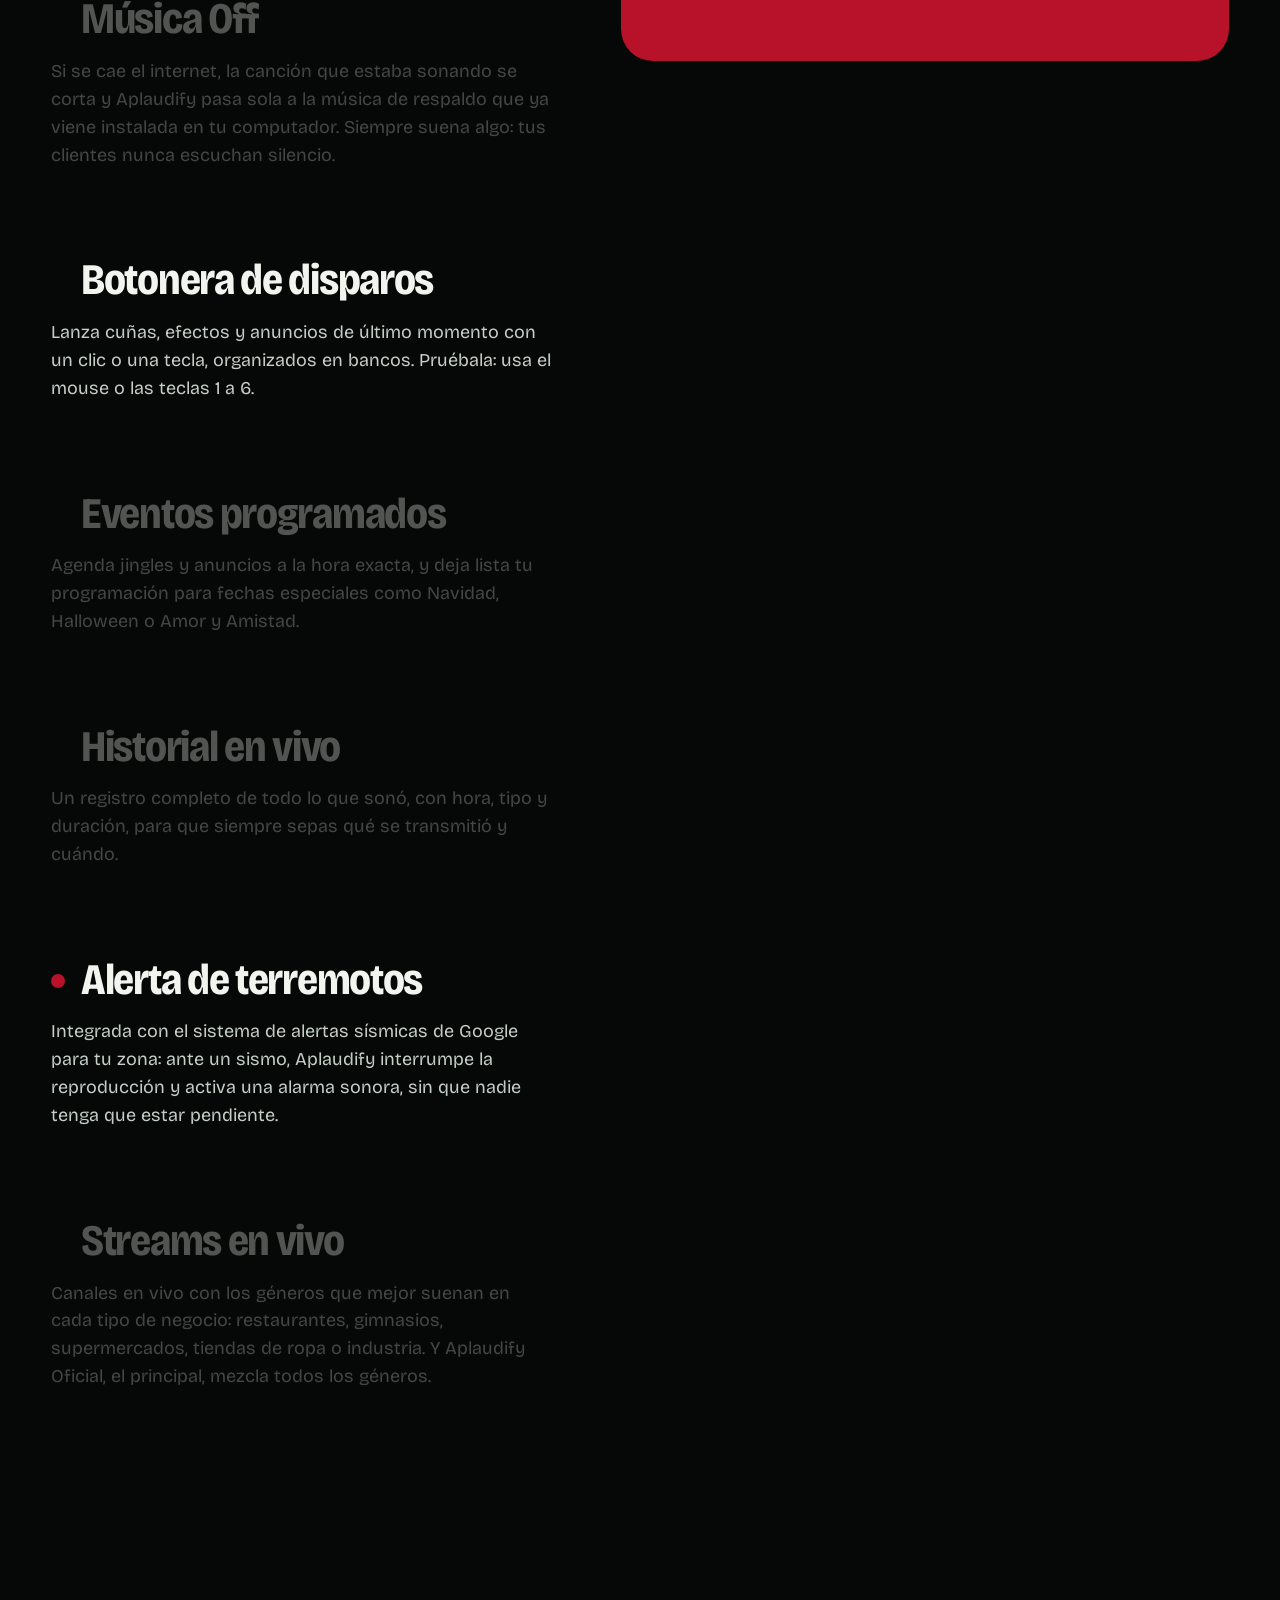
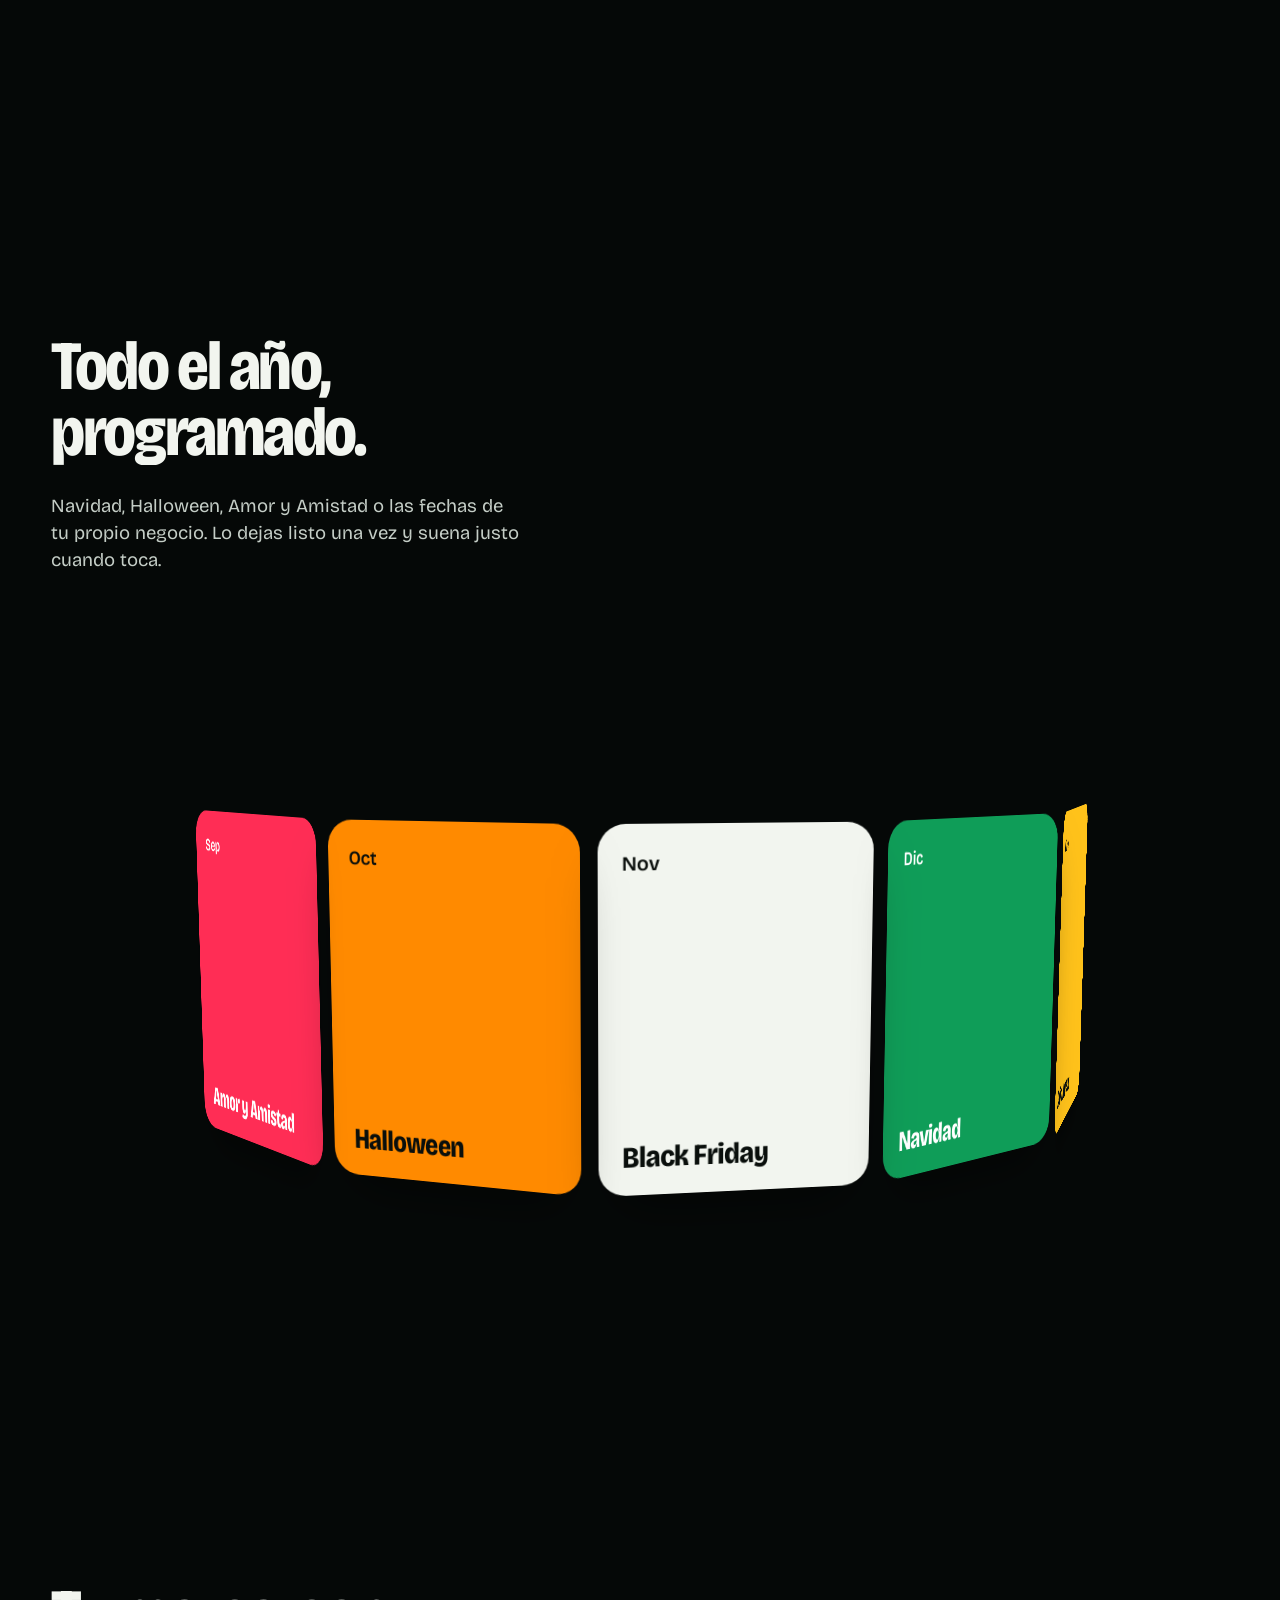
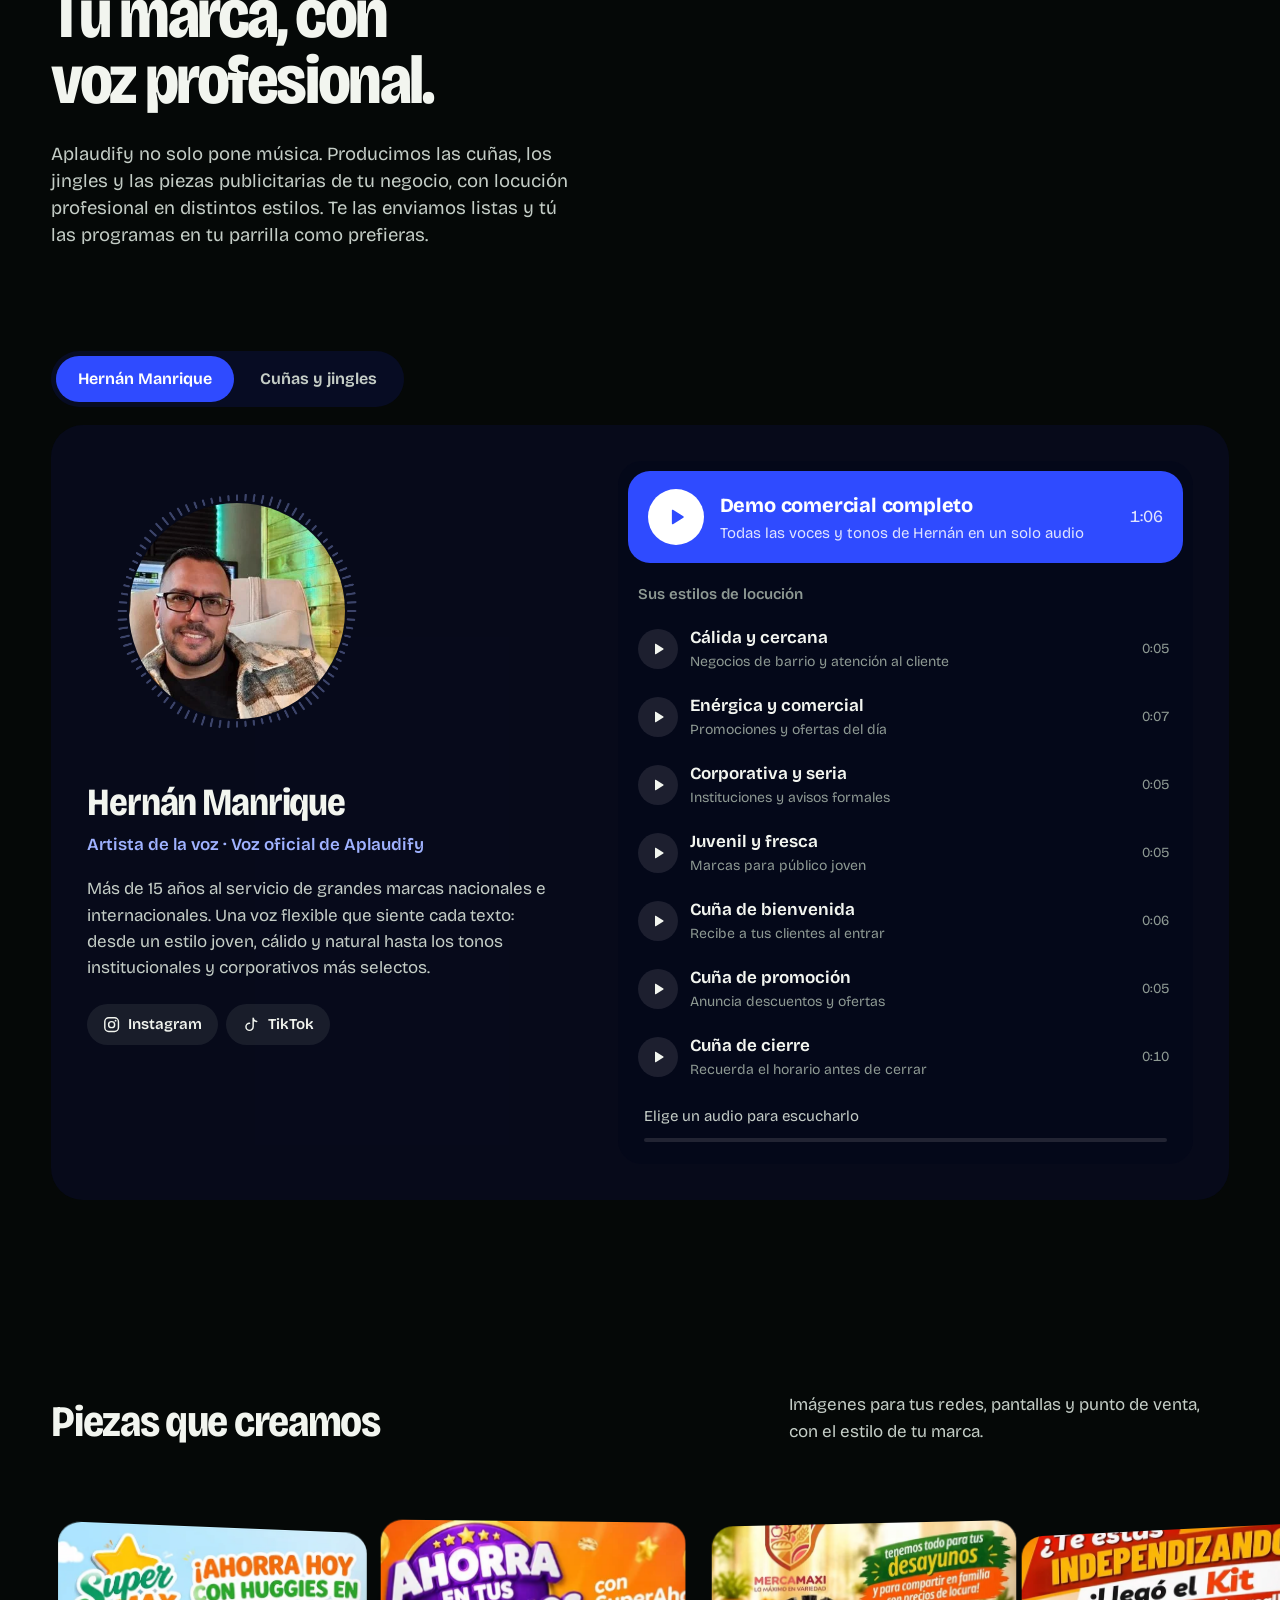
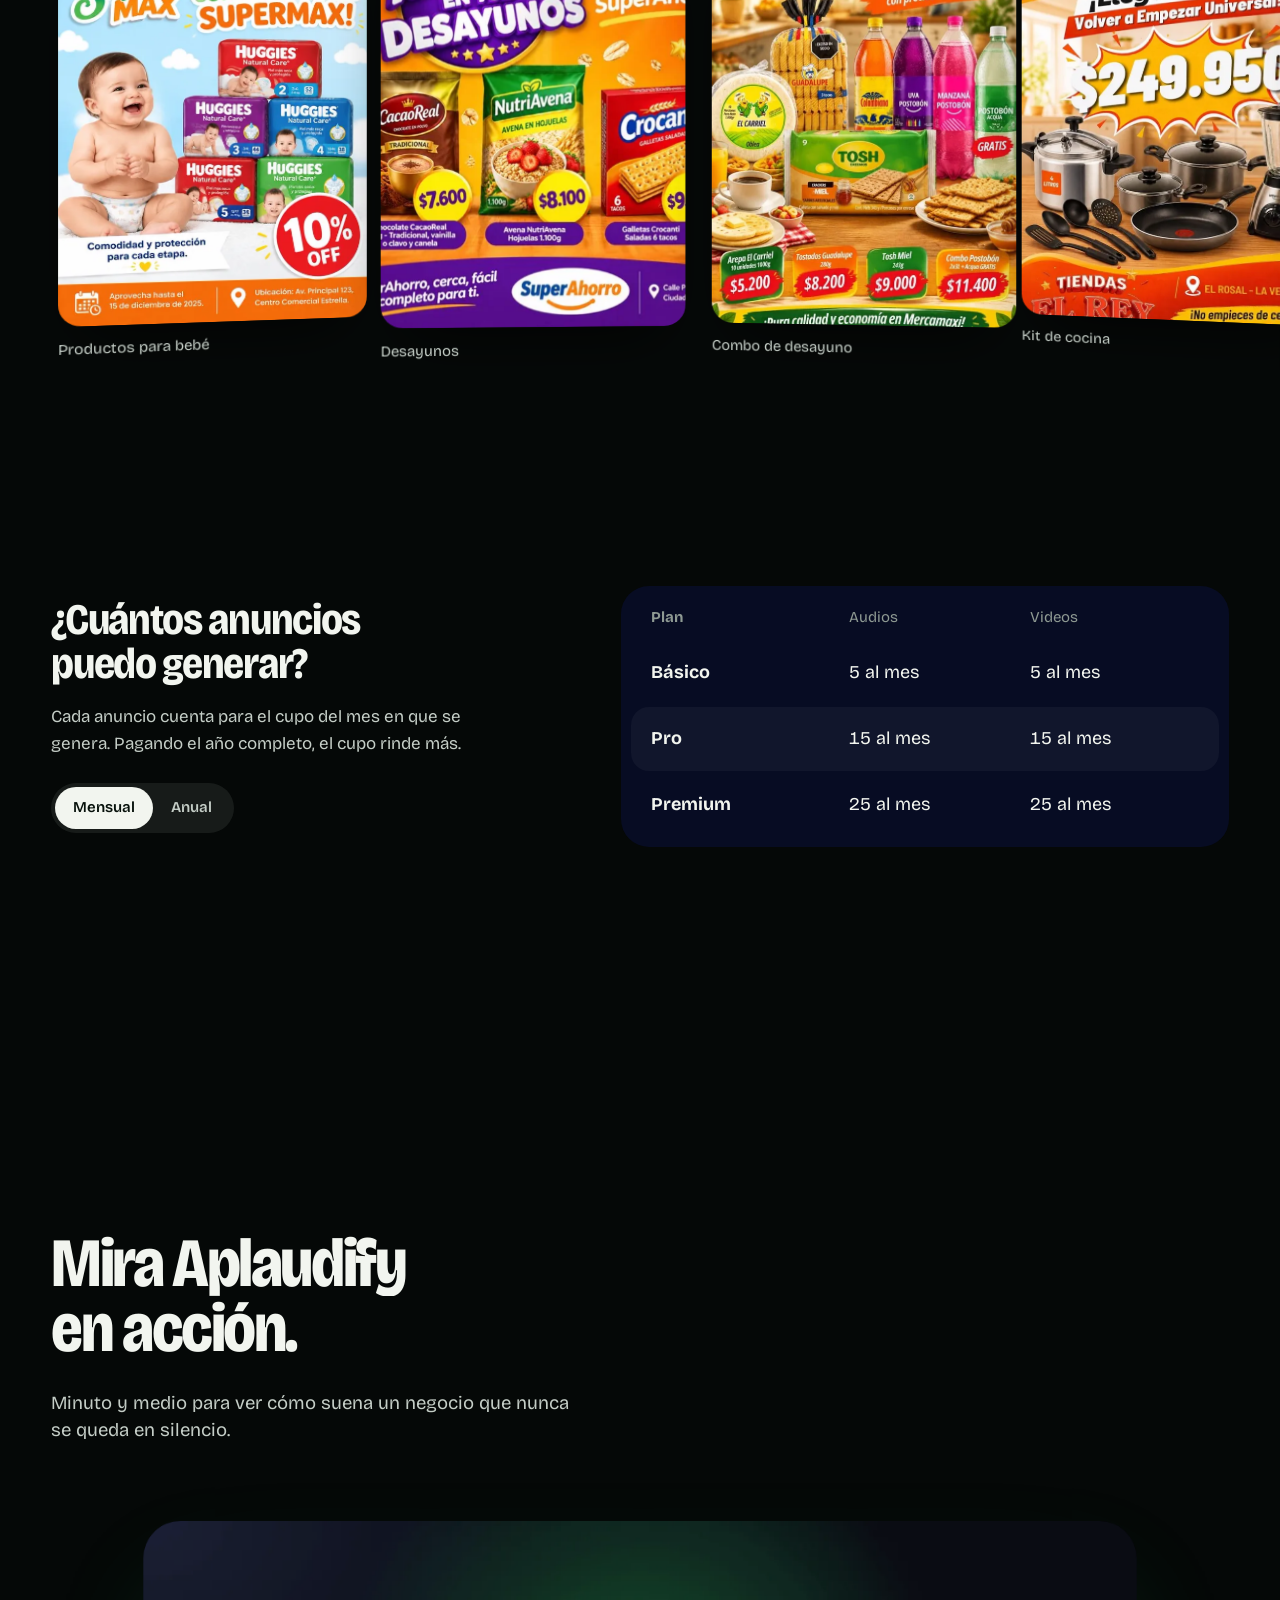
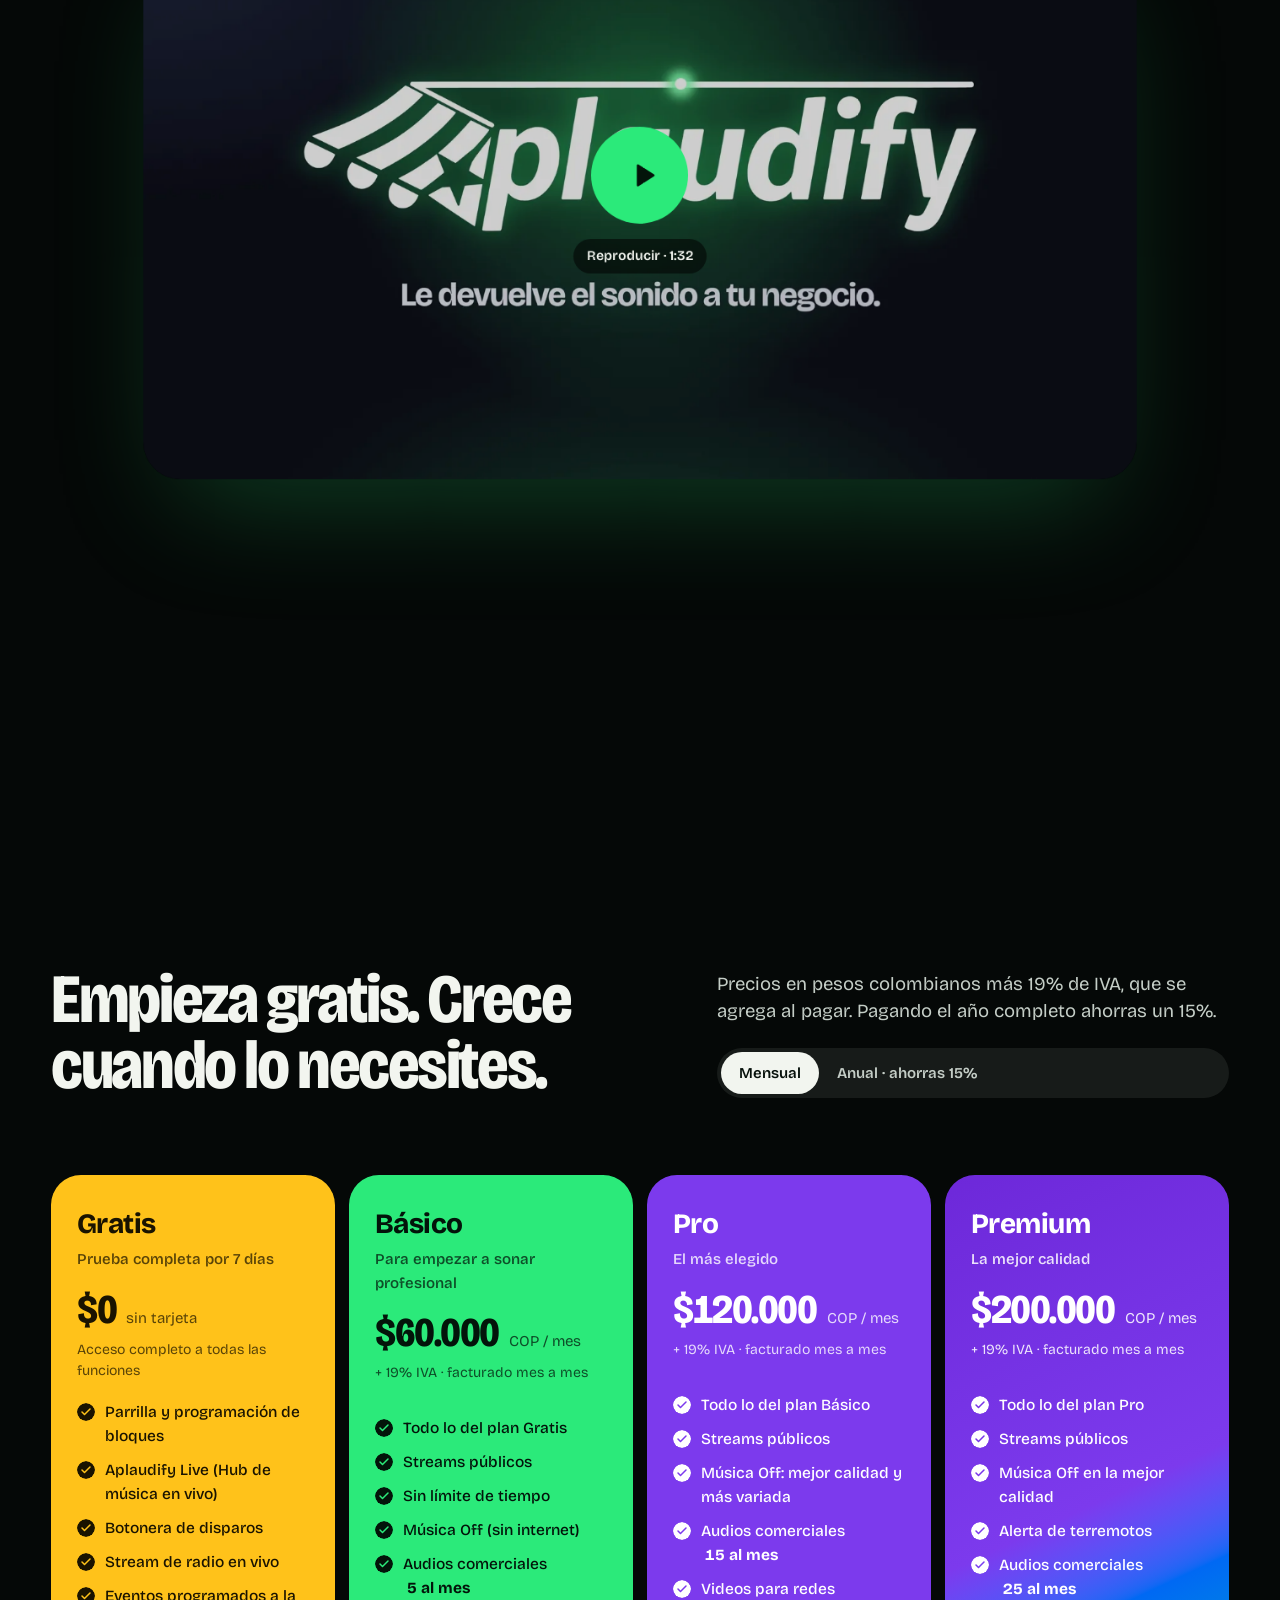
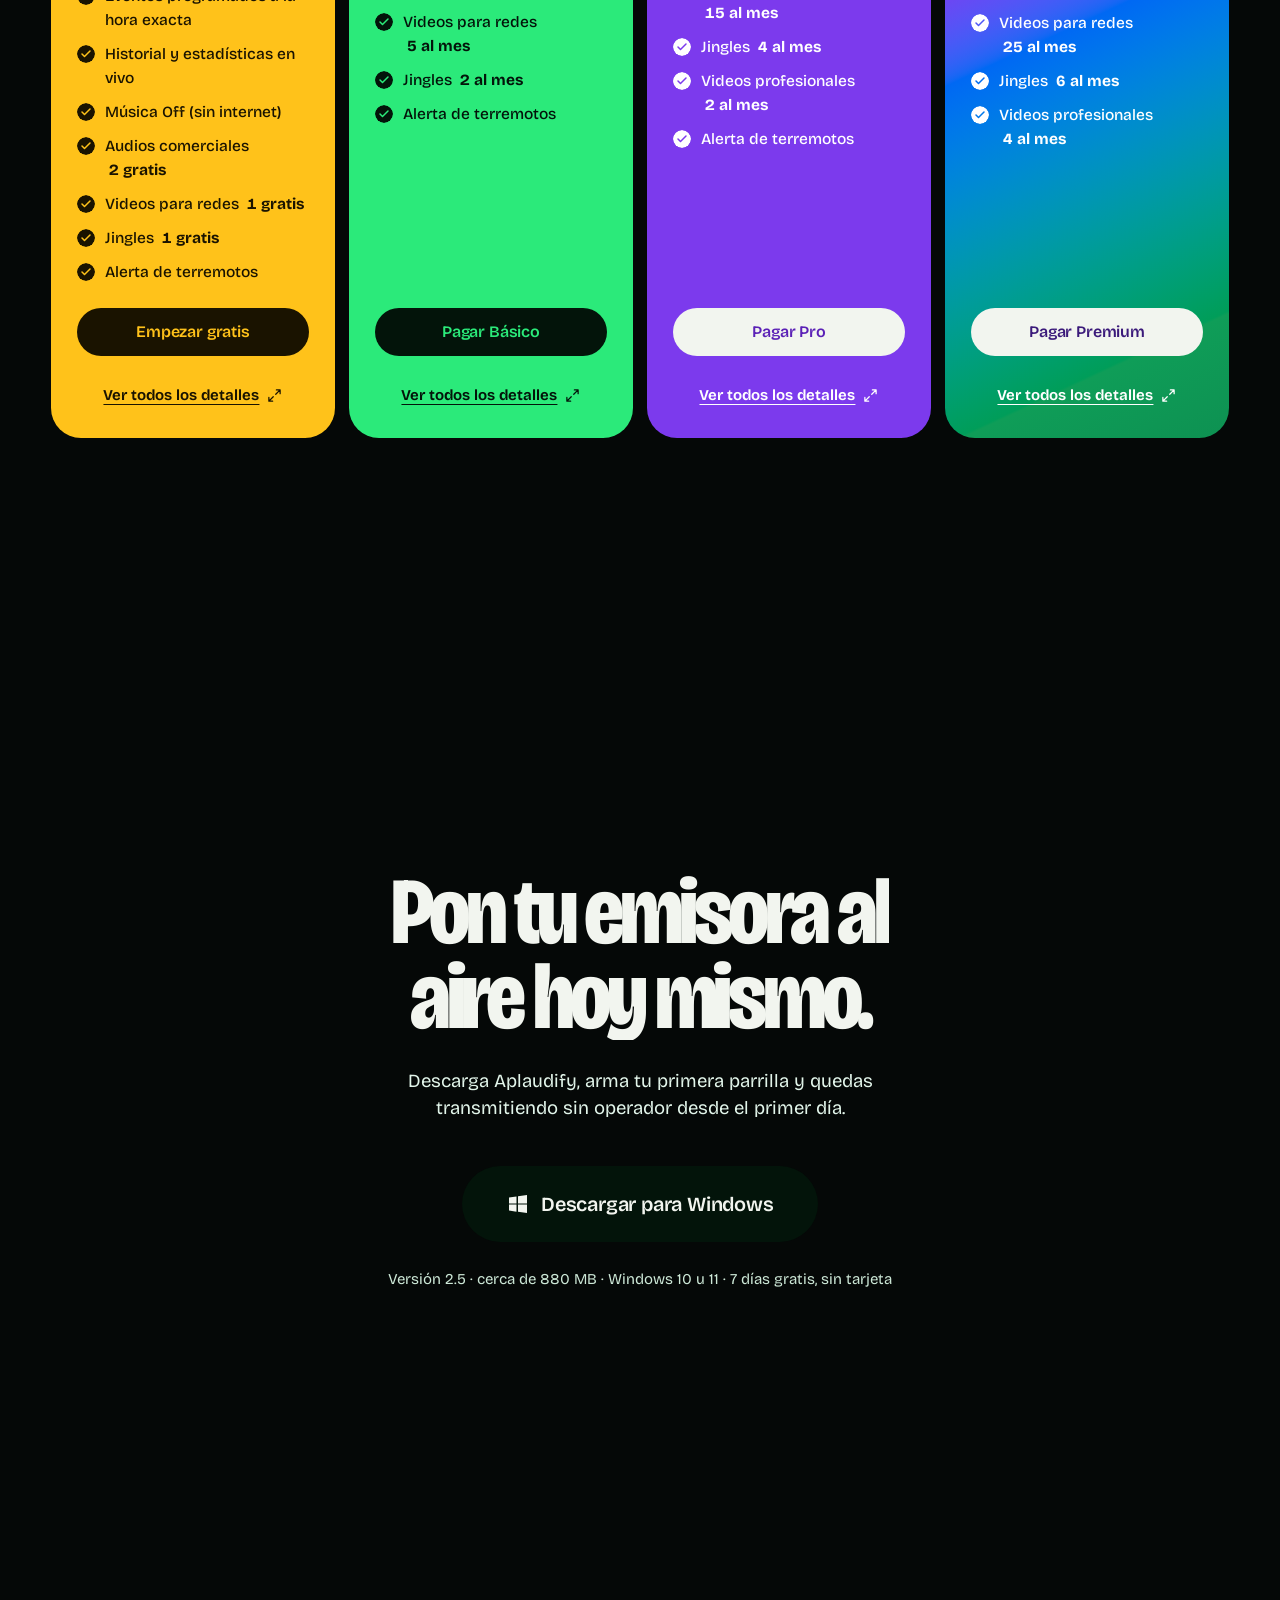
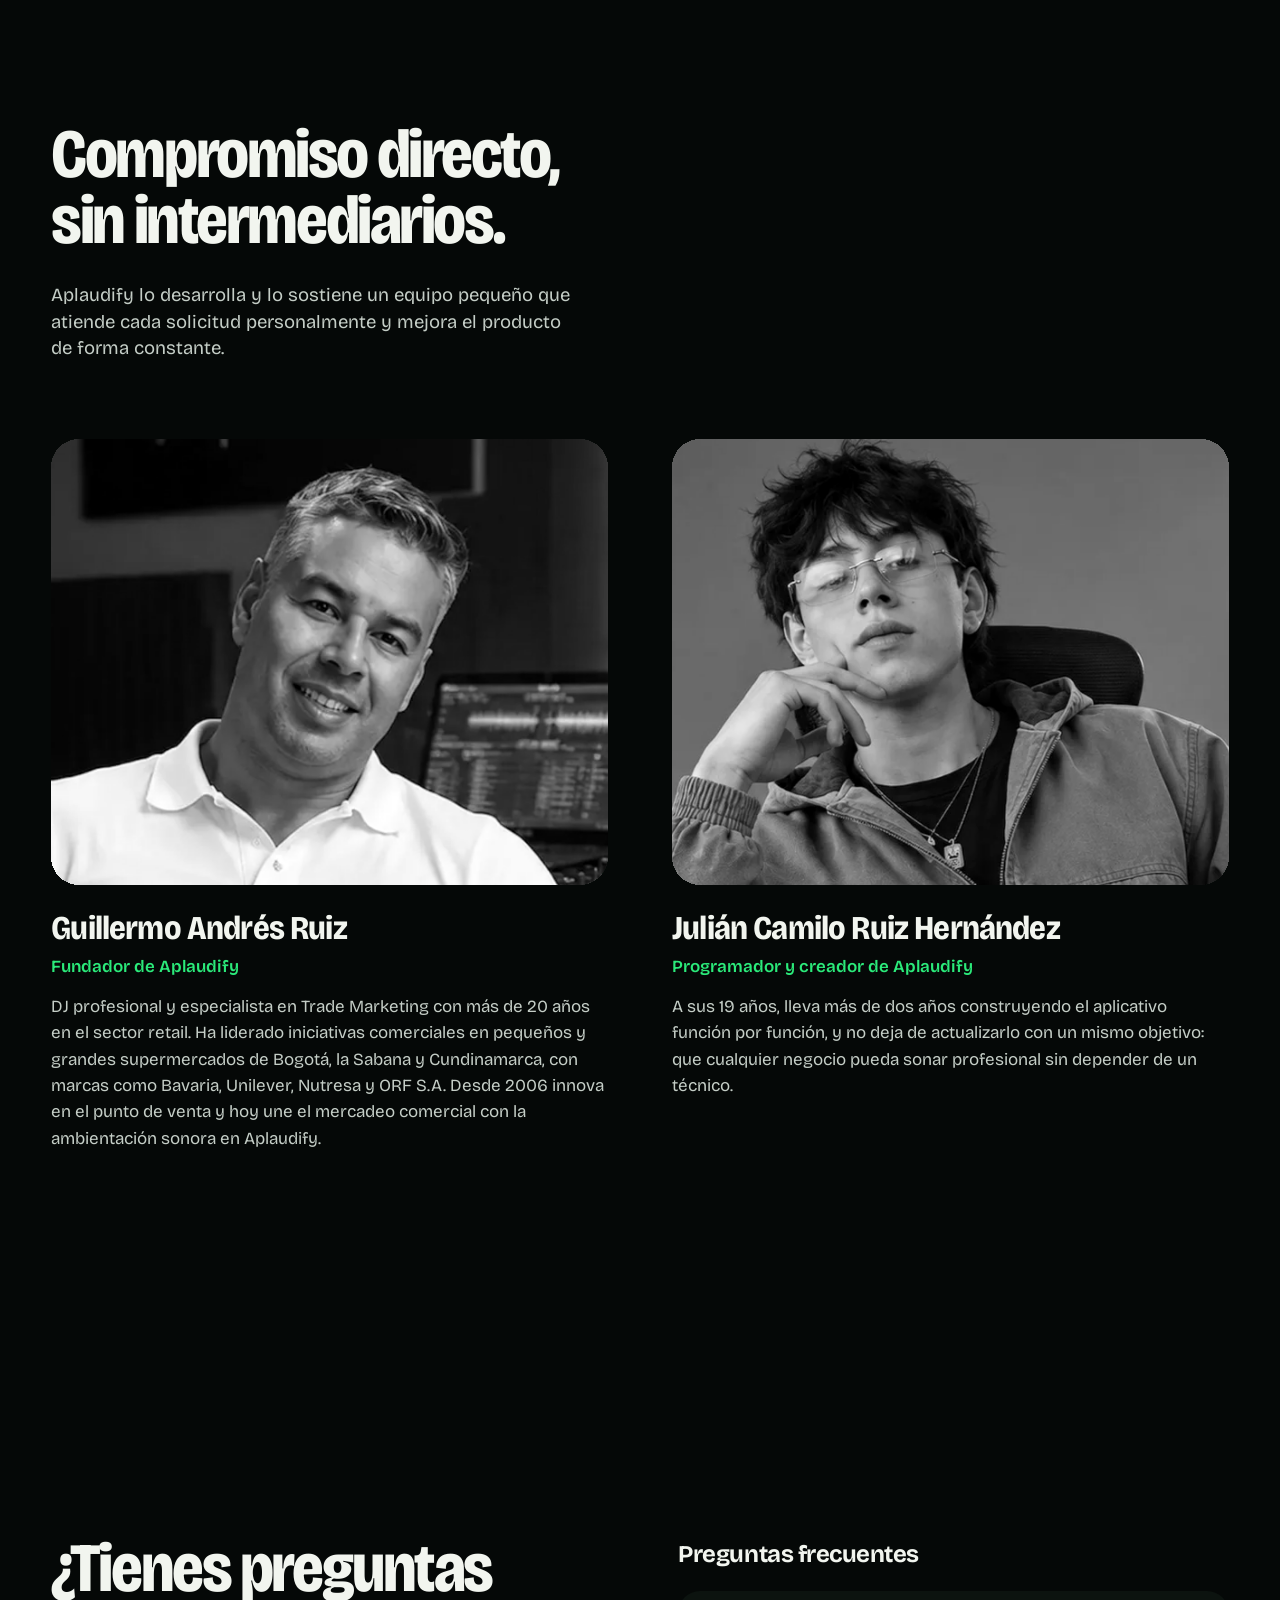
==== commit 31880a03: "Aplaudify 2.5: descarga de la version 2.5 y terminos con los videos para redes" ====
--- a/index.html
+++ b/index.html
@@ -904,7 +904,7 @@
         <a class="btn btn--dark btn--xl" href="https://github.com/Aplaudify/aplaudify-releases/releases/latest/download/Aplaudify-Setup.exe" data-magnetic data-sfx="pop-b">
           <svg class="ic"><use href="#i-windows"/></svg>Descargar para Windows
         </a>
-        <p class="download__meta">Versión 2.4 · cerca de 880 MB · Windows 10 u 11 · 7 días gratis, sin tarjeta</p>
+        <p class="download__meta">Versión 2.5 · cerca de 880 MB · Windows 10 u 11 · 7 días gratis, sin tarjeta</p>
       </div>
     </section>
 
